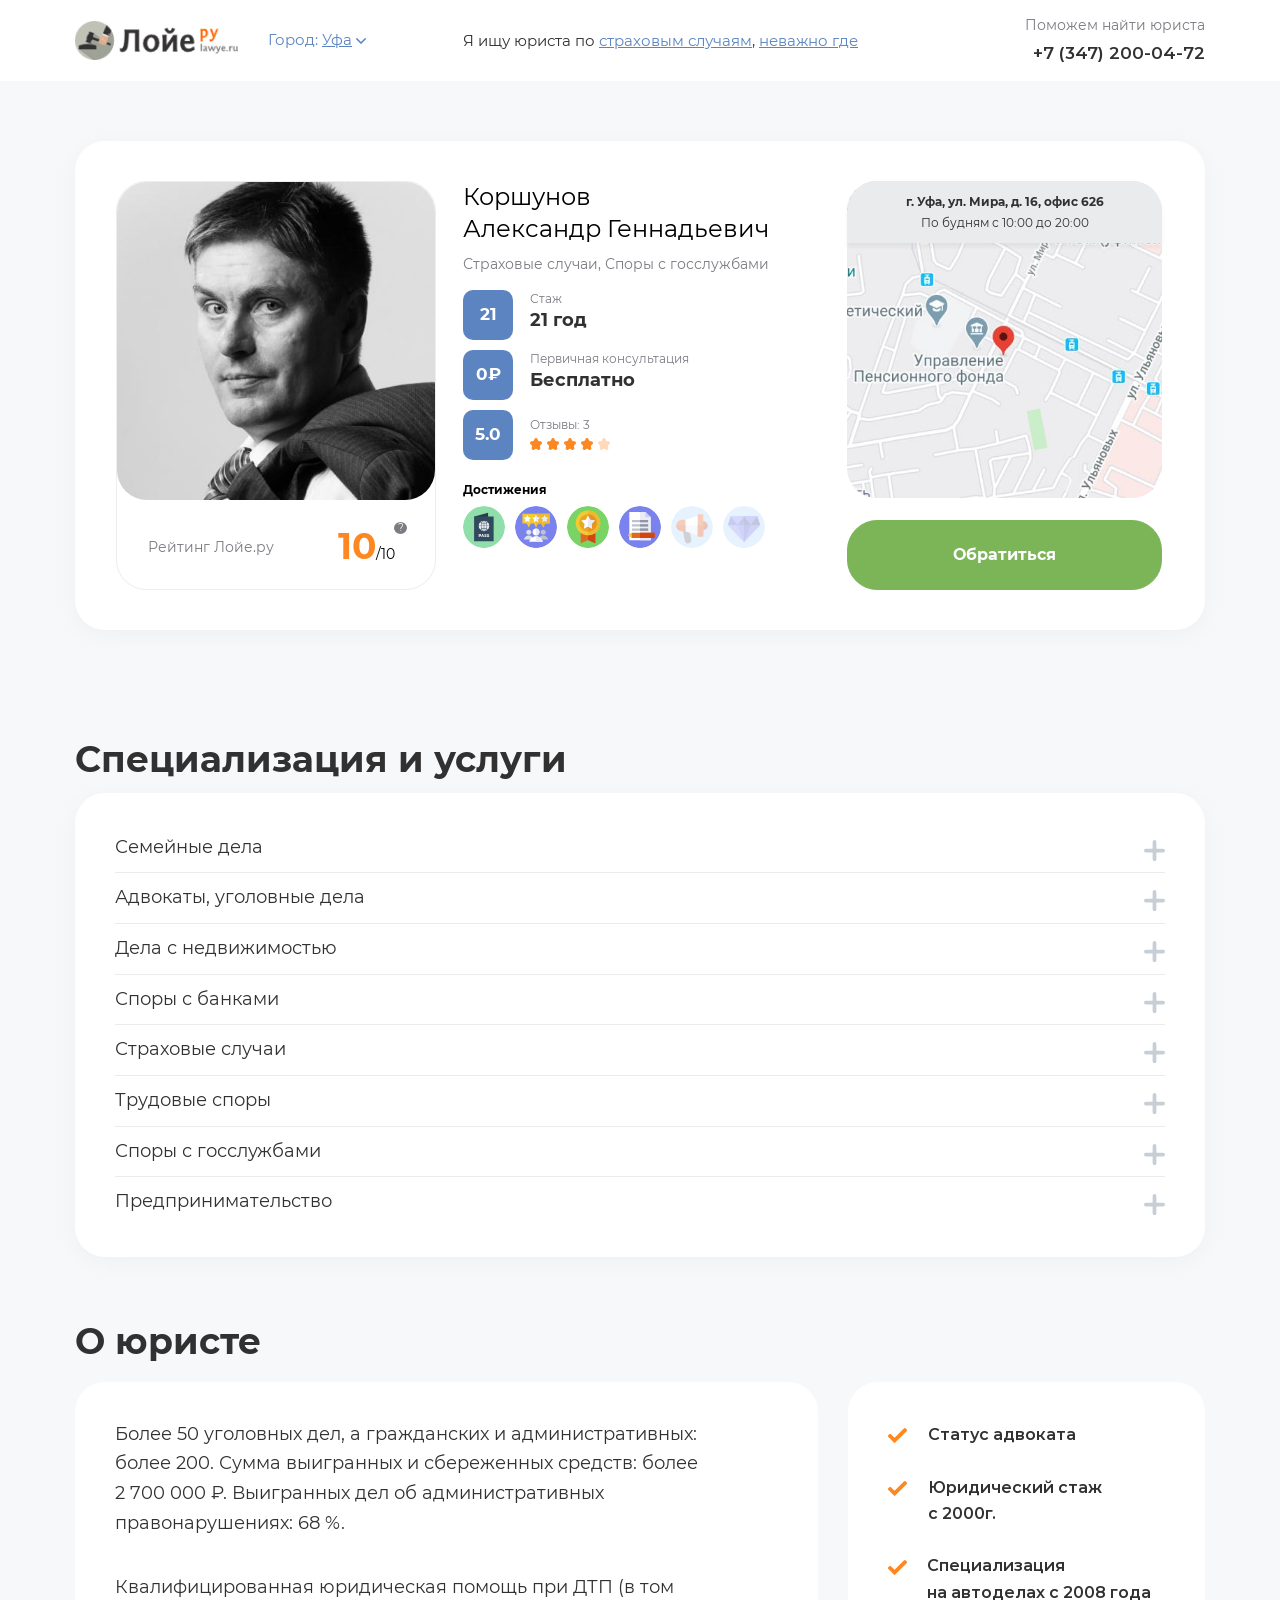
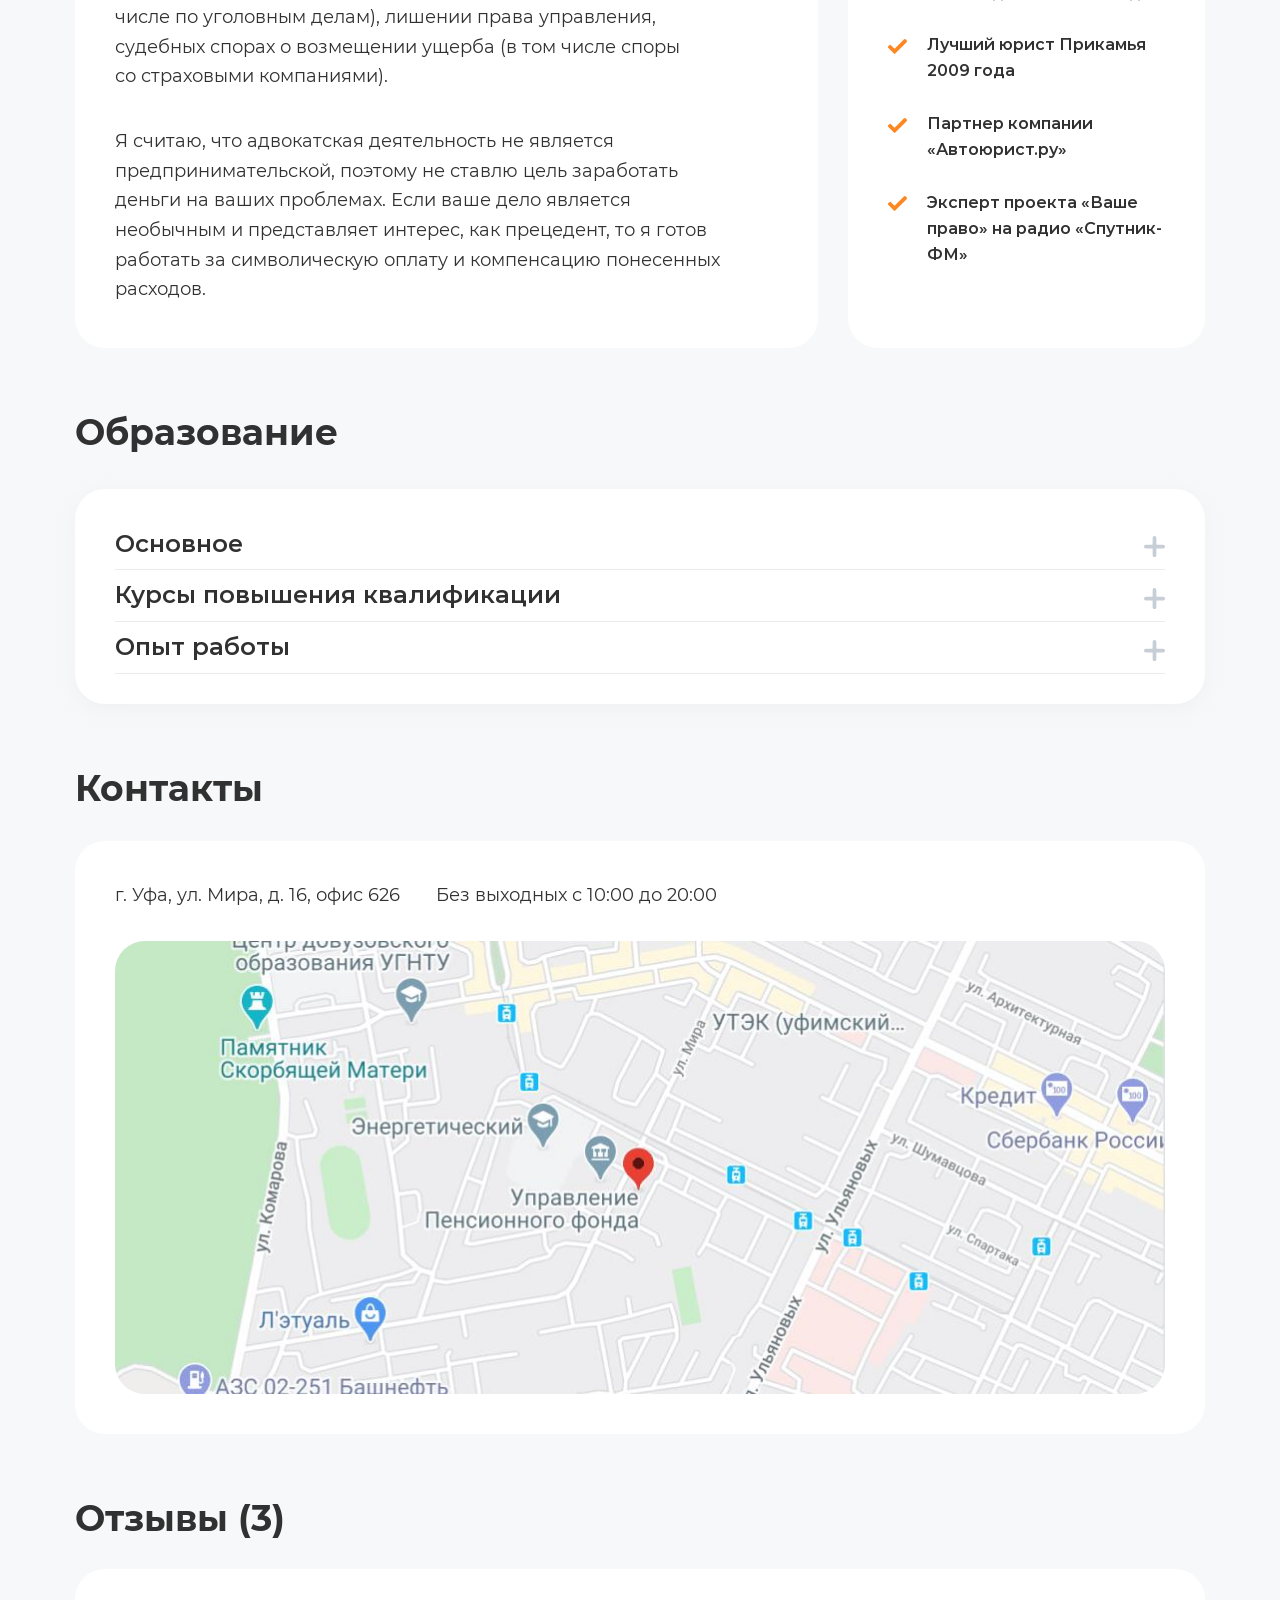
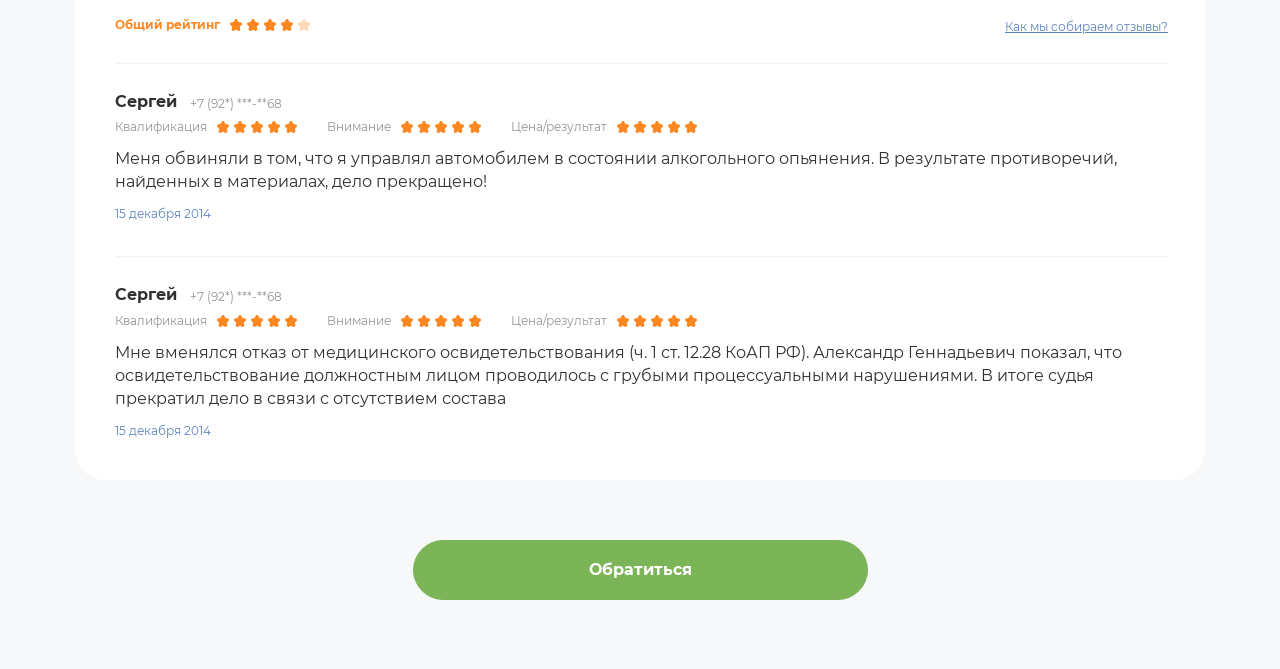
==== public/index-alt.html @ e3b2f252 "made all" ====
<!DOCTYPE html>
<html lang="ru">
	<head>
		<meta charset="utf-8">
		<title>title</title>
		<meta name="description" content="о чем страница">
		<meta http-equiv="X-UA-Compatible" content="IE=edge">
		<meta name="viewport" content="width=device-width, shrink-to-fit=no">
		<link rel="shortcut icon" type="image/png" href="img/favicon/favicon.png"><meta name="format-detection" content="telephone=no">
		<link rel="image_src" href="http://genrif.ru/assets/i/soc-logo.png">
		<meta property="og:type" content="website">
		<meta property="og:site_name" content="content">
		<meta property="og:title" content="content">
		<meta property="og:description" content="content">
		<meta property="og:url" content="content">
		<meta property="og:locale" content="ru_RU">
		<meta property="og:image" content="path/to/image.jpg">
		<meta property="og:image:width" content="968">
		<meta property="og:image:height" content="504">
		<!-- Custom Browsers Color-->
		<meta name="theme-color" content="#3361d8">
		<link rel="stylesheet" href="libs/swiper/css/swiper.min.css"/>
		<link rel="stylesheet" href="libs/@fancyapps/fancybox/jquery.fancybox.min.css"/>
		<link rel="stylesheet" href="css/main.min.css"/>
	</head>
	<body><!--[if lt IE 11]><p   class="browsehappy container">К сожалению, вы используете устаревший браузер. Пожалуйста, <a href="http://browsehappy.com/" target="_blank">обновите ваш браузер</a>, чтобы улучшить производительность, качество отображаемого материала и повысить безопасность.</p><![endif]-->
		<div class="main-wrapper">
			<!-- start header-->
			<div class="header" id="header">
				<div class="header__header-cont container"><a class="header__logo" href="/"><img src="img/@2x/logo.png" alt=""/></a><a class="header__city-ch-bl" href="#"><span class="gray-txt"></span>Город:
					<span class="blue-txt">Уфа</span>
					<svg class="icon icon-chevron-down ">
						<use xlink:href="img/svg/sprite.svg#chevron-down"></use>
					</svg></a>
					<div class="header__search-result-hint-txt d-none d-xl-block">
						Я ищу юриста по
						<a href="#">страховым случаям</a>,
						<a href="#">неважно где</a>
					</div><a class="header__call-us-block" href="tel:+73472000472"><span class="header__desctop-var d-none d-md-block"><span class="call-us-txt">Поможем найти юриста</span><span class="call-us-number">+7 (347) 200-04-72</span></span><span class="header__mob-var d-flex d-md-none">
					<svg class="icon icon-phone ">
						<use xlink:href="img/svg/sprite.svg#phone"></use>
					</svg></span></a>
				</div>
			</div>
			<!-- end header-->
			<!-- start sProfileAlt-->
			<div class="sProfileAlt" id="sProfileAlt">
				<div class="container">
					<div class="sProfileAlt__profile-box">
						<div class="sProfileAlt__img-block">
							<div class="sProfileAlt__img-box"><img src="img/@2x/profile-img.jpg" alt=""/>
							</div>
							<div class="sProfileAlt__rate-block">
								<div class="sProfileAlt__rate-txt">Рейтинг Лойе.ру
								</div>
								<div class="sProfileAlt__mark-block"><span class="curr-mark">10</span><span class="max-mark">/10</span>
									<div class="sProfileAlt__info-btn">?
									</div>
								</div>
							</div>
						</div>
						<div class="sProfileAlt__lawyer-info-bl">
							<div class="sProfileAlt__name-txt">Коршунов Александр&#160;Геннадьевич
							</div>
							<div class="sProfileAlt__spec-txt">Страховые случаи, Споры с госслужбами
							</div>
							<div class="sProfileAlt__descr-pills-box">
								<div class="sProfileAlt__descr-pill-item">
									<div class="sProfileAlt__descr-blue-box">21
									</div>
									<div class="sProfileAlt__descr-pill-txt-block">
										<div class="sProfileAlt__descr-pill-headline">Стаж
										</div>
										<div class="sProfileAlt__descr-pill-contetn">21 год
										</div>
									</div>
								</div>
								<div class="sProfileAlt__descr-pill-item">
									<div class="sProfileAlt__descr-blue-box">0₽
									</div>
									<div class="sProfileAlt__descr-pill-txt-block">
										<div class="sProfileAlt__descr-pill-headline">Первичная консультация
										</div>
										<div class="sProfileAlt__descr-pill-contetn">Бесплатно
										</div>
									</div>
								</div>
								<div class="sProfileAlt__descr-pill-item">
									<div class="sProfileAlt__descr-blue-box">5.0
									</div>
									<div class="sProfileAlt__descr-pill-txt-block">
										<div class="sProfileAlt__descr-pill-headline">Отзывы: 3
										</div>
										<div class="sProfileAlt__star-box">
											<div class="sProfileAlt__stars-cont">
												<div class="star-icon-cont">
													<svg class="icon icon-star ">
														<use xlink:href="img/svg/sprite.svg#star"></use>
													</svg>
												</div>
												<div class="star-icon-cont">
													<svg class="icon icon-star ">
														<use xlink:href="img/svg/sprite.svg#star"></use>
													</svg>
												</div>
												<div class="star-icon-cont">
													<svg class="icon icon-star ">
														<use xlink:href="img/svg/sprite.svg#star"></use>
													</svg>
												</div>
												<div class="star-icon-cont">
													<svg class="icon icon-star ">
														<use xlink:href="img/svg/sprite.svg#star"></use>
													</svg>
												</div>
												<div class="star-icon-cont transparent-star">
													<svg class="icon icon-star ">
														<use xlink:href="img/svg/sprite.svg#star"></use>
													</svg>
												</div>
											</div>
										</div>
									</div>
								</div>
							</div>
							<div class="achivements-box">
								<div class="achivements-box__achivements-headline">Достижения
								</div>
								<div class="achivements-box__achievment-items-box">
									<div class="achivements-box__achievment-item"><img src="img/achievment-img-1.svg" alt=""/>
										<div class="tool-tip">Паспорт проверен</div>
									</div>
									<div class="achivements-box__achievment-item"><img src="img/achievment-img-2.svg" alt=""/>
										<div class="tool-tip">Паспорт проверен 2</div>
									</div>
									<div class="achivements-box__achievment-item"><img src="img/achievment-img-3.svg" alt=""/>
										<div class="tool-tip">Паспорт проверен 3</div>
									</div>
									<div class="achivements-box__achievment-item"><img src="img/achievment-img-4.svg" alt=""/>
										<div class="tool-tip">Паспорт проверен 4</div>
									</div>
									<div class="achivements-box__achievment-item"><img src="img/achievment-img-5.svg" alt=""/>
										<div class="tool-tip">Паспорт проверен 5</div>
									</div>
									<div class="achivements-box__achievment-item"><img src="img/achievment-img-6.svg" alt=""/>
										<div class="tool-tip">Паспорт проверен 6</div>
									</div>
								</div>
							</div>
						</div>
						<div class="sProfileAlt__map-block">
							<div class="sProfileAlt__map-box">
								<div class="sProfileAlt__header">
									<div class="sProfileAlt__map-address">г. Уфа, ул. Мира, д. 16, офис 626
									</div>
									<div class="sProfileAlt__map-shedule-txt">По будням с 10:00 до 20:00
									</div>
								</div>
								<div class="sProfileAlt__map-container"><img src="img/@2x/sContact-map.jpg" alt=""/>
								</div>
							</div><a class="sProfileAlt__turn-btn" href="#">Обратиться</a>
						</div>
					</div>
				</div>
			</div>
			<!-- end sProfileAlt-->
			<!-- start sSpecAndServices-->
			<section class="sSpecAndServices" id="sSpecAndServices">
				<div class="container">
					<div class="section-title">
						<h2>Специализация и услуги</h2>
					</div>
					<div class="sSpecAndServices__spec-and-services-box great-parent-js">
						<div class="sSpecAndServices__item-contaiener">
							<div class="sSpecAndServices__item-header item-header-js">
								<div class="sSpecAndServices__item-headline">Семейные дела
								</div>
								<div class="sSpecAndServices__icon-box">
									<svg class="icon icon-plus ">
										<use xlink:href="img/svg/sprite.svg#plus"></use>
									</svg>
								</div>
							</div>
							<div class="sSpecAndServices__item-dropdown item-dropdown-js">
								<ul>
									<li><a href="#">Название услуги</a></li>
									<li><a href="#">Название услуги</a></li>
									<li><a href="#">Название услуги</a></li>
								</ul>
							</div>
						</div>
						<div class="sSpecAndServices__item-contaiener">
							<div class="sSpecAndServices__item-header item-header-js">
								<div class="sSpecAndServices__item-headline">Адвокаты, уголовные дела
								</div>
								<div class="sSpecAndServices__icon-box">
									<svg class="icon icon-plus ">
										<use xlink:href="img/svg/sprite.svg#plus"></use>
									</svg>
								</div>
							</div>
							<div class="sSpecAndServices__item-dropdown item-dropdown-js">
								<ul>
									<li><a href="#">Название услуги</a></li>
									<li><a href="#">Название услуги</a></li>
									<li><a href="#">Название услуги</a></li>
								</ul>
							</div>
						</div>
						<div class="sSpecAndServices__item-contaiener">
							<div class="sSpecAndServices__item-header item-header-js">
								<div class="sSpecAndServices__item-headline">Дела с недвижимостью
								</div>
								<div class="sSpecAndServices__icon-box">
									<svg class="icon icon-plus ">
										<use xlink:href="img/svg/sprite.svg#plus"></use>
									</svg>
								</div>
							</div>
							<div class="sSpecAndServices__item-dropdown item-dropdown-js">
								<ul>
									<li><a href="#">Название услуги</a></li>
									<li><a href="#">Название услуги</a></li>
									<li><a href="#">Название услуги</a></li>
								</ul>
							</div>
						</div>
						<div class="sSpecAndServices__item-contaiener">
							<div class="sSpecAndServices__item-header item-header-js">
								<div class="sSpecAndServices__item-headline">Споры с банками
								</div>
								<div class="sSpecAndServices__icon-box">
									<svg class="icon icon-plus ">
										<use xlink:href="img/svg/sprite.svg#plus"></use>
									</svg>
								</div>
							</div>
							<div class="sSpecAndServices__item-dropdown item-dropdown-js">
								<ul>
									<li><a href="#">Название услуги</a></li>
									<li><a href="#">Название услуги</a></li>
									<li><a href="#">Название услуги</a></li>
								</ul>
							</div>
						</div>
						<div class="sSpecAndServices__item-contaiener">
							<div class="sSpecAndServices__item-header item-header-js">
								<div class="sSpecAndServices__item-headline">Страховые случаи
								</div>
								<div class="sSpecAndServices__icon-box">
									<svg class="icon icon-plus ">
										<use xlink:href="img/svg/sprite.svg#plus"></use>
									</svg>
								</div>
							</div>
							<div class="sSpecAndServices__item-dropdown item-dropdown-js">
								<ul>
									<li><a href="#">Название услуги</a></li>
									<li><a href="#">Название услуги</a></li>
									<li><a href="#">Название услуги</a></li>
								</ul>
							</div>
						</div>
						<div class="sSpecAndServices__item-contaiener">
							<div class="sSpecAndServices__item-header item-header-js">
								<div class="sSpecAndServices__item-headline">Трудовые споры
								</div>
								<div class="sSpecAndServices__icon-box">
									<svg class="icon icon-plus ">
										<use xlink:href="img/svg/sprite.svg#plus"></use>
									</svg>
								</div>
							</div>
							<div class="sSpecAndServices__item-dropdown item-dropdown-js">
								<ul>
									<li><a href="#">Название услуги</a></li>
									<li><a href="#">Название услуги</a></li>
									<li><a href="#">Название услуги</a></li>
								</ul>
							</div>
						</div>
						<div class="sSpecAndServices__item-contaiener">
							<div class="sSpecAndServices__item-header item-header-js">
								<div class="sSpecAndServices__item-headline">Споры с госслужбами
								</div>
								<div class="sSpecAndServices__icon-box">
									<svg class="icon icon-plus ">
										<use xlink:href="img/svg/sprite.svg#plus"></use>
									</svg>
								</div>
							</div>
							<div class="sSpecAndServices__item-dropdown item-dropdown-js">
								<ul>
									<li><a href="#">Название услуги</a></li>
									<li><a href="#">Название услуги</a></li>
									<li><a href="#">Название услуги</a></li>
								</ul>
							</div>
						</div>
						<div class="sSpecAndServices__item-contaiener">
							<div class="sSpecAndServices__item-header item-header-js">
								<div class="sSpecAndServices__item-headline">Предпринимательство
								</div>
								<div class="sSpecAndServices__icon-box">
									<svg class="icon icon-plus ">
										<use xlink:href="img/svg/sprite.svg#plus"></use>
									</svg>
								</div>
							</div>
							<div class="sSpecAndServices__item-dropdown item-dropdown-js">
								<ul>
									<li><a href="#">Название услуги</a></li>
									<li><a href="#">Название услуги</a></li>
									<li><a href="#">Название услуги</a></li>
								</ul>
							</div>
						</div>
					</div>
				</div>
			</section>
			<!-- end sSpecAndServices-->
			<!-- start sAboutLawyer-->
			<section class="sAboutLawyer" id="sAboutLawyer">
				<div class="container">
					<div class="section-title">
						<h2>О юристе</h2>
					</div>
					<div class="row">
						<div class="sAboutLawyer__descr-txt-col col-12 col-lg-8">
							<div class="sAboutLawyer__descr-txt">
								<p>Более 50&nbsp;уголовных дел, а&nbsp;гражданских и&nbsp;административных: более 200. Сумма выигранных и&nbsp;сбереженных средств: более 2&nbsp;700&nbsp;000&nbsp;₽. Выигранных дел об&nbsp;административных правонарушениях: 68&nbsp;%.</p>
								<p>Квалифицированная юридическая помощь при ДТП (в&nbsp;том числе по&nbsp;уголовным делам), лишении права управления, судебных спорах о&nbsp;возмещении ущерба (в&nbsp;том числе споры со&nbsp;страховыми компаниями).</p>
								<p>Я&nbsp;считаю, что адвокатская деятельность не&nbsp;является предпринимательской, поэтому не&nbsp;ставлю цель заработать деньги на&nbsp;ваших проблемах. Если ваше дело является необычным и&nbsp;представляет интерес, как прецедент, то&nbsp;я&nbsp;готов работать за&nbsp;символическую оплату и&nbsp;компенсацию понесенных расходов.</p>
							</div>
						</div>
						<div class="sAboutLawyer__descr-pills-col col-12 col-lg-4">
							<div class="sAboutLawyer__descr-pills">
								<div class="sAboutLawyer__pill-cont">
									<div class="sAboutLawyer__icon-cont">
										<svg class="icon icon-check ">
											<use xlink:href="img/svg/sprite.svg#check"></use>
										</svg>
									</div>
									<div class="sAboutLawyer__txt-cont">Статус адвоката
									</div>
								</div>
								<div class="sAboutLawyer__pill-cont">
									<div class="sAboutLawyer__icon-cont">
										<svg class="icon icon-check ">
											<use xlink:href="img/svg/sprite.svg#check"></use>
										</svg>
									</div>
									<div class="sAboutLawyer__txt-cont">Юридический стаж с&nbsp;2000г.
									</div>
								</div>
								<div class="sAboutLawyer__pill-cont">
									<div class="sAboutLawyer__icon-cont">
										<svg class="icon icon-check ">
											<use xlink:href="img/svg/sprite.svg#check"></use>
										</svg>
									</div>
									<div class="sAboutLawyer__txt-cont">Специализация на&nbsp;автоделах с&nbsp;2008 года
									</div>
								</div>
								<div class="sAboutLawyer__pill-cont">
									<div class="sAboutLawyer__icon-cont">
										<svg class="icon icon-check ">
											<use xlink:href="img/svg/sprite.svg#check"></use>
										</svg>
									</div>
									<div class="sAboutLawyer__txt-cont">Лучший юрист Прикамья 2009 года
									</div>
								</div>
								<div class="sAboutLawyer__pill-cont">
									<div class="sAboutLawyer__icon-cont">
										<svg class="icon icon-check ">
											<use xlink:href="img/svg/sprite.svg#check"></use>
										</svg>
									</div>
									<div class="sAboutLawyer__txt-cont">Партнер компании «Автоюрист.ру»
									</div>
								</div>
								<div class="sAboutLawyer__pill-cont">
									<div class="sAboutLawyer__icon-cont">
										<svg class="icon icon-check ">
											<use xlink:href="img/svg/sprite.svg#check"></use>
										</svg>
									</div>
									<div class="sAboutLawyer__txt-cont">Эксперт проекта «Ваше право» на радио «Спутник-ФМ»
									</div>
								</div>
							</div>
						</div>
					</div>
				</div>
				<!-- end sAboutLawyer-->
			</section>
			<!-- start sEducation-->
			<section class="sEducation" id="sEducation">
				<div class="container">
					<div class="section-title">
						<h2>Образование</h2>
					</div>
					<div class="sEducation__education-pills-box great-parent-js">
						<div class="sEducation__item-contaiener">
							<div class="sEducation__item-header item-header-js">
								<div class="sEducation__item-headline">Основное
								</div>
								<div class="sEducation__icon-box">
									<svg class="icon icon-plus ">
										<use xlink:href="img/svg/sprite.svg#plus"></use>
									</svg>
								</div>
							</div>
							<div class="sEducation__item-dropdown item-dropdown-js">
								<div class="drop-down-box">
									<div class="drop-down-box__dd-item">
										<div class="drop-down-box__year-strip">1999
										</div>
										<div class="drop-down-box__post-info-strip">
											<div class="drop-down-box__post-txt">
												<div class="post-descr">Ординатура по специальности &quot;Ревматология&quot;</div>
												<div class="post-rank"></div>
											</div><a class="drop-down-box__post-link" href="#">
											<div class="watch-txt">Смотреть</div><span class="drop-down-box__post-link-icon-cont">
											<svg class="icon icon-blank ">
												<use xlink:href="img/svg/sprite.svg#blank"></use>
											</svg></span></a>
										</div>
									</div>
									<div class="drop-down-box__dd-item">
										<div class="drop-down-box__year-strip">1985
										</div>
										<div class="drop-down-box__post-info-strip">
											<div class="drop-down-box__post-txt">
												<div class="post-descr">Интернатура по специальности &quot;Терапевт&quot;, Клиническая интернатура в Республиканской клинической больнице МЗ КБР</div>
												<div class="post-rank"></div>
											</div><a class="drop-down-box__post-link" href="#">
											<div class="watch-txt">Смотреть</div><span class="drop-down-box__post-link-icon-cont">
											<svg class="icon icon-blank ">
												<use xlink:href="img/svg/sprite.svg#blank"></use>
											</svg></span></a>
										</div>
									</div>
									<div class="drop-down-box__dd-item">
										<div class="drop-down-box__year-strip">1984
										</div>
										<div class="drop-down-box__post-info-strip">
											<div class="drop-down-box__post-txt">
												<div class="post-descr">Диплом по специальности &quot;Лечебное дело (Лечебно-профилактическое дело)&quot;, Кабардино-Балкарский государственный университет</div>
												<div class="post-rank"></div>
											</div><a class="drop-down-box__post-link" href="#">
											<div class="watch-txt">Смотреть</div><span class="drop-down-box__post-link-icon-cont">
											<svg class="icon icon-blank ">
												<use xlink:href="img/svg/sprite.svg#blank"></use>
											</svg></span></a>
										</div>
									</div>
								</div>
							</div>
						</div>
						<div class="sEducation__item-contaiener">
							<div class="sEducation__item-header item-header-js">
								<div class="sEducation__item-headline">Курсы повышения квалификации
								</div>
								<div class="sEducation__icon-box">
									<svg class="icon icon-plus ">
										<use xlink:href="img/svg/sprite.svg#plus"></use>
									</svg>
								</div>
							</div>
							<div class="sEducation__item-dropdown item-dropdown-js">
								<div class="drop-down-box">
									<div class="drop-down-box__dd-item">
										<div class="drop-down-box__year-strip">2009-2010
										</div>
										<div class="drop-down-box__post-info-strip">
											<div class="drop-down-box__post-txt">
												<div class="post-descr">Врач-ревматолог, Медицинский консультативно-диагностический центр</div>
												<div class="post-rank">Нальчик</div>
											</div><a class="drop-down-box__post-link" href="#">
											<div class="watch-txt">Смотреть</div><span class="drop-down-box__post-link-icon-cont">
											<svg class="icon icon-blank ">
												<use xlink:href="img/svg/sprite.svg#blank"></use>
											</svg></span></a>
										</div>
									</div>
								</div>
							</div>
						</div>
						<div class="sEducation__item-contaiener">
							<div class="sEducation__item-header item-header-js">
								<div class="sEducation__item-headline">Опыт работы
								</div>
								<div class="sEducation__icon-box">
									<svg class="icon icon-plus ">
										<use xlink:href="img/svg/sprite.svg#plus"></use>
									</svg>
								</div>
							</div>
							<div class="sEducation__item-dropdown item-dropdown-js">
								<div class="drop-down-box">
									<div class="drop-down-box__dd-item">
										<div class="drop-down-box__year-strip">2009-2010
										</div>
										<div class="drop-down-box__post-info-strip">
											<div class="drop-down-box__post-txt">
												<div class="post-descr">Врач-ревматолог, Медицинский консультативно-диагностический центр</div>
												<div class="post-rank">Нальчик</div>
											</div><a class="drop-down-box__post-link" href="#">
											<div class="watch-txt">Смотреть</div><span class="drop-down-box__post-link-icon-cont">
											<svg class="icon icon-blank ">
												<use xlink:href="img/svg/sprite.svg#blank"></use>
											</svg></span></a>
										</div>
									</div>
									<div class="drop-down-box__dd-item">
										<div class="drop-down-box__year-strip">1999-2009
										</div>
										<div class="drop-down-box__post-info-strip">
											<div class="drop-down-box__post-txt">
												<div class="post-descr">Врач-ревматолог, Медицинский консультативно-диагностический центр</div>
												<div class="post-rank">Нальчик</div>
											</div><a class="drop-down-box__post-link" href="#">
											<div class="watch-txt">Смотреть</div><span class="drop-down-box__post-link-icon-cont">
											<svg class="icon icon-blank ">
												<use xlink:href="img/svg/sprite.svg#blank"></use>
											</svg></span></a>
										</div>
									</div>
									<div class="drop-down-box__dd-item">
										<div class="drop-down-box__year-strip">1991-1999
										</div>
										<div class="drop-down-box__post-info-strip">
											<div class="drop-down-box__post-txt">
												<div class="post-descr">Врач-ревматолог, Медицинский консультативно-диагностический центр</div>
												<div class="post-rank">Нальчик</div>
											</div><a class="drop-down-box__post-link" href="#">
											<div class="watch-txt">Смотреть</div><span class="drop-down-box__post-link-icon-cont">
											<svg class="icon icon-blank ">
												<use xlink:href="img/svg/sprite.svg#blank"></use>
											</svg></span></a>
										</div>
									</div>
									<div class="drop-down-box__dd-item">
										<div class="drop-down-box__year-strip">1988- 1991
										</div>
										<div class="drop-down-box__post-info-strip">
											<div class="drop-down-box__post-txt">
												<div class="post-descr">Врач функциональной диагностики, Республиканский кардиологический диспансер</div>
												<div class="post-rank">Нальчик</div>
											</div><a class="drop-down-box__post-link" href="#">
											<div class="watch-txt">Смотреть</div><span class="drop-down-box__post-link-icon-cont">
											<svg class="icon icon-blank ">
												<use xlink:href="img/svg/sprite.svg#blank"></use>
											</svg></span></a>
										</div>
									</div>
									<div class="drop-down-box__dd-item">
										<div class="drop-down-box__year-strip">1985-1988
										</div>
										<div class="drop-down-box__post-info-strip">
											<div class="drop-down-box__post-txt">
												<div class="post-descr">Врач функциональной диагностики, Республиканский кардиологический диспансер</div>
												<div class="post-rank">Нальчик</div>
											</div><a class="drop-down-box__post-link" href="#">
											<div class="watch-txt">Смотреть</div><span class="drop-down-box__post-link-icon-cont">
											<svg class="icon icon-blank ">
												<use xlink:href="img/svg/sprite.svg#blank"></use>
											</svg></span></a>
										</div>
									</div>
								</div>
							</div>
						</div>
					</div>
				</div>
			</section>
			<!-- end sEducation-->
			<!-- start sContact-->
			<section class="sContact" id="sContact">
				<div class="container">
					<div class="section-title">
						<h2>Контакты</h2>
					</div>
					<div class="sContact__map-box">
						<div class="sContact__address-txt">
							<p>г. Уфа, ул. Мира, д. 16, офис 626</p>
							<p>Без выходных с 10:00 до 20:00</p>
						</div>
						<div class="sContact__map-cont"><img src="img/@2x/sContact-map.jpg" alt=""/>
						</div>
					</div>
				</div>
			</section>
			<!-- end sContact-->
			<!-- start sFeedBack-->
			<section class="sFeedBack" id="sFeedBack">
				<div class="container">
					<div class="section-title">
						<h2>Отзывы (3)</h2>
					</div>
					<div class="sFeedBack__feedback-box">
						<div class="sFeedBack__header">
							<div class="sFeedBack__general-rate">
								<div class="sFeedBack__general-rate-txt">Общий рейтинг
								</div>
								<div class="sFeedBack__stars-cont">
									<div class="star-icon-cont">
										<svg class="icon icon-star ">
											<use xlink:href="img/svg/sprite.svg#star"></use>
										</svg>
									</div>
									<div class="star-icon-cont">
										<svg class="icon icon-star ">
											<use xlink:href="img/svg/sprite.svg#star"></use>
										</svg>
									</div>
									<div class="star-icon-cont">
										<svg class="icon icon-star ">
											<use xlink:href="img/svg/sprite.svg#star"></use>
										</svg>
									</div>
									<div class="star-icon-cont">
										<svg class="icon icon-star ">
											<use xlink:href="img/svg/sprite.svg#star"></use>
										</svg>
									</div>
									<div class="star-icon-cont transparent-star">
										<svg class="icon icon-star ">
											<use xlink:href="img/svg/sprite.svg#star"></use>
										</svg>
									</div>
								</div>
							</div>
							<div class="sFeedBack__hader-feedback-info"><a class="feedback-popup-js" href="#">Как мы собираем отзывы?</a>
								<div class="feedback-pop-up-bl">
									<div class="feedback-pop-up-bl__headline">Мы сами обзваниваем клиентов и собираем отзывы
									</div>
									<div class="feedback-pop-up-bl__after-headline-txt">Если находим фейки — блокируем юриста.
									</div>
									<div class="feedback-pop-up-bl__pills-block">
										<div class="feedback-pop-up-bl__pill-txt">Юрист находит клиента и оказывает услугу
										</div>
										<div class="feedback-pop-up-bl__pill-txt">По итогу работы мы связываемся с клиентом и узнаем его мнение
										</div>
										<div class="feedback-pop-up-bl__pill-txt">Если выясняем, что клиент ненастоящий, а отзыв фейковый — блокируем юриста на Лойе.ру
										</div>
									</div>
									<div class="feedback-pop-up-bl__after-pills-txt">Юрист не влияет на собираемые отзывы.
									</div>
								</div>
							</div>
						</div>
						<div class="feedbacks-cont">
							<div class="feedbacks-cont__item">
								<div class="feedbacks-cont__name-and-num-strip">
									<div class="feedbacks-cont__name-txt">Сергей
									</div>
									<div class="feedbacks-cont__num-txt">+7 (92*) ***-**68
									</div>
								</div>
								<div class="feedbacks-cont__rate-in-detail">
									<div class="feedbacks-cont__rate-in-detail-item">
										<div class="feedbacks-cont__detail-name">Квалификация
										</div>
										<div class="feedbacks-cont__stars-cont">
											<div class="star-icon-cont">
												<svg class="icon icon-star ">
													<use xlink:href="img/svg/sprite.svg#star"></use>
												</svg>
											</div>
											<div class="star-icon-cont">
												<svg class="icon icon-star ">
													<use xlink:href="img/svg/sprite.svg#star"></use>
												</svg>
											</div>
											<div class="star-icon-cont">
												<svg class="icon icon-star ">
													<use xlink:href="img/svg/sprite.svg#star"></use>
												</svg>
											</div>
											<div class="star-icon-cont">
												<svg class="icon icon-star ">
													<use xlink:href="img/svg/sprite.svg#star"></use>
												</svg>
											</div>
											<div class="star-icon-cont">
												<svg class="icon icon-star ">
													<use xlink:href="img/svg/sprite.svg#star"></use>
												</svg>
											</div>
										</div>
									</div>
									<div class="feedbacks-cont__rate-in-detail-item">
										<div class="feedbacks-cont__detail-name">Внимание
										</div>
										<div class="feedbacks-cont__stars-cont">
											<div class="star-icon-cont">
												<svg class="icon icon-star ">
													<use xlink:href="img/svg/sprite.svg#star"></use>
												</svg>
											</div>
											<div class="star-icon-cont">
												<svg class="icon icon-star ">
													<use xlink:href="img/svg/sprite.svg#star"></use>
												</svg>
											</div>
											<div class="star-icon-cont">
												<svg class="icon icon-star ">
													<use xlink:href="img/svg/sprite.svg#star"></use>
												</svg>
											</div>
											<div class="star-icon-cont">
												<svg class="icon icon-star ">
													<use xlink:href="img/svg/sprite.svg#star"></use>
												</svg>
											</div>
											<div class="star-icon-cont">
												<svg class="icon icon-star ">
													<use xlink:href="img/svg/sprite.svg#star"></use>
												</svg>
											</div>
										</div>
									</div>
									<div class="feedbacks-cont__rate-in-detail-item">
										<div class="feedbacks-cont__detail-name">Цена/результат
										</div>
										<div class="feedbacks-cont__stars-cont">
											<div class="star-icon-cont">
												<svg class="icon icon-star ">
													<use xlink:href="img/svg/sprite.svg#star"></use>
												</svg>
											</div>
											<div class="star-icon-cont">
												<svg class="icon icon-star ">
													<use xlink:href="img/svg/sprite.svg#star"></use>
												</svg>
											</div>
											<div class="star-icon-cont">
												<svg class="icon icon-star ">
													<use xlink:href="img/svg/sprite.svg#star"></use>
												</svg>
											</div>
											<div class="star-icon-cont">
												<svg class="icon icon-star ">
													<use xlink:href="img/svg/sprite.svg#star"></use>
												</svg>
											</div>
											<div class="star-icon-cont">
												<svg class="icon icon-star ">
													<use xlink:href="img/svg/sprite.svg#star"></use>
												</svg>
											</div>
										</div>
									</div>
								</div>
								<div class="feedbacks-cont__feedback-txt">Меня обвиняли в том, что я управлял автомобилем в состоянии алкогольного опьянения. В результате противоречий, найденных в материалах, дело прекращено!
								</div>
								<div class="feedbacks-cont__feedback-date">15 декабря 2014
								</div>
							</div>
							<div class="feedbacks-cont__item">
								<div class="feedbacks-cont__name-and-num-strip">
									<div class="feedbacks-cont__name-txt">Сергей
									</div>
									<div class="feedbacks-cont__num-txt">+7 (92*) ***-**68
									</div>
								</div>
								<div class="feedbacks-cont__rate-in-detail">
									<div class="feedbacks-cont__rate-in-detail-item">
										<div class="feedbacks-cont__detail-name">Квалификация
										</div>
										<div class="feedbacks-cont__stars-cont">
											<div class="star-icon-cont">
												<svg class="icon icon-star ">
													<use xlink:href="img/svg/sprite.svg#star"></use>
												</svg>
											</div>
											<div class="star-icon-cont">
												<svg class="icon icon-star ">
													<use xlink:href="img/svg/sprite.svg#star"></use>
												</svg>
											</div>
											<div class="star-icon-cont">
												<svg class="icon icon-star ">
													<use xlink:href="img/svg/sprite.svg#star"></use>
												</svg>
											</div>
											<div class="star-icon-cont">
												<svg class="icon icon-star ">
													<use xlink:href="img/svg/sprite.svg#star"></use>
												</svg>
											</div>
											<div class="star-icon-cont">
												<svg class="icon icon-star ">
													<use xlink:href="img/svg/sprite.svg#star"></use>
												</svg>
											</div>
										</div>
									</div>
									<div class="feedbacks-cont__rate-in-detail-item">
										<div class="feedbacks-cont__detail-name">Внимание
										</div>
										<div class="feedbacks-cont__stars-cont">
											<div class="star-icon-cont">
												<svg class="icon icon-star ">
													<use xlink:href="img/svg/sprite.svg#star"></use>
												</svg>
											</div>
											<div class="star-icon-cont">
												<svg class="icon icon-star ">
													<use xlink:href="img/svg/sprite.svg#star"></use>
												</svg>
											</div>
											<div class="star-icon-cont">
												<svg class="icon icon-star ">
													<use xlink:href="img/svg/sprite.svg#star"></use>
												</svg>
											</div>
											<div class="star-icon-cont">
												<svg class="icon icon-star ">
													<use xlink:href="img/svg/sprite.svg#star"></use>
												</svg>
											</div>
											<div class="star-icon-cont">
												<svg class="icon icon-star ">
													<use xlink:href="img/svg/sprite.svg#star"></use>
												</svg>
											</div>
										</div>
									</div>
									<div class="feedbacks-cont__rate-in-detail-item">
										<div class="feedbacks-cont__detail-name">Цена/результат
										</div>
										<div class="feedbacks-cont__stars-cont">
											<div class="star-icon-cont">
												<svg class="icon icon-star ">
													<use xlink:href="img/svg/sprite.svg#star"></use>
												</svg>
											</div>
											<div class="star-icon-cont">
												<svg class="icon icon-star ">
													<use xlink:href="img/svg/sprite.svg#star"></use>
												</svg>
											</div>
											<div class="star-icon-cont">
												<svg class="icon icon-star ">
													<use xlink:href="img/svg/sprite.svg#star"></use>
												</svg>
											</div>
											<div class="star-icon-cont">
												<svg class="icon icon-star ">
													<use xlink:href="img/svg/sprite.svg#star"></use>
												</svg>
											</div>
											<div class="star-icon-cont">
												<svg class="icon icon-star ">
													<use xlink:href="img/svg/sprite.svg#star"></use>
												</svg>
											</div>
										</div>
									</div>
								</div>
								<div class="feedbacks-cont__feedback-txt">Мне вменялся отказ от медицинского освидетельствования (ч. 1 ст. 12.28 КоАП РФ). Александр Геннадьевич показал, что освидетельствование должностным лицом проводилось с грубыми процессуальными нарушениями. В итоге судья прекратил дело в связи с отсутствием состава 
								</div>
								<div class="feedbacks-cont__feedback-date">15 декабря 2014
								</div>
							</div>
						</div>
					</div><a class="sFeedBack__appy-btn" href="#">Обратиться</a>
				</div>
			</section>
			<!-- end sFeedBack-->
		</div>
		<div class="d-none">
			<div class="form-wrap modal-win modal-form" id="modal-call">
				<form>
					<input type="hidden" name="example-input-field"/>
					<input class="order" type="hidden" name="order" value="Заявка  с сайта"/>
					<input class="utm_source" type="hidden" name="utm_source"/>
					<input class="utm_term" type="hidden" name="utm_term"/>
					<input class="utm_medium" type="hidden" name="utm_medium"/>
					<input class="utm_campaign" type="hidden" name="utm_campaign"/>
					<div class="text-center">
						<div class="form-wrap__title h3 ttu">Обратный звонок
						</div>
						<p>Заполните заявку и&nbsp;мы&nbsp;с&nbsp;Вами свяжемся в&nbsp;течение 15&nbsp;минут</p>
					</div>
					<div class="form-wrap__input-wrap form-group"><input class="form-wrap__input form-control" type="text" placeholder="Ваше Имя" name="text" required="required"/> 
					</div>
					<!-- +e.input-wrap-->
					<div class="form-wrap__input-wrap form-group"><input class="form-wrap__input form-control" type="tel" placeholder="Ваш телефон" name="tel" required="required"/>
					</div>
					<!-- +e.input-wrap--><input class="form-wrap__btn" type="submit" value="Рассчитать"/>
					<div class="form-wrap__polite">
						<label class="custom-input"><input class="custom-input__input" type="checkbox" name="checkbox" checked="checked"/><span class="custom-input__lab"></span><small class="custom-input__text text-secondary">Согласен на обработку и хранение моих персональных данных в соответствии с условиями</small>
						</label>
					</div>
				</form>
			</div>
			<!-- #modal-call-->
		</div>
		<!-- modal-->
		<script src="js/lazy.js"></script>
		<script src="libs/jquery/jquery.min.js"></script>
		<!-- полифил для picture-->
		<script src="libs/picturefill/picturefill.min.js"></script>
		<!-- полифил для object-fit-->
		<script src="libs/object-fit-images/ofi.min.js"></script>
		<!-- modal libs-->
		<script src="libs/@fancyapps/fancybox/jquery.fancybox.min.js"></script>
		<!-- modal libs-->
		<!-- slider libs-->
		<script src="libs/swiper/js/swiper.min.js"></script>
		<!-- /slider libs-->
		<!-- for svg libs-->
		<script src="libs/svg4everybody/svg4everybody.min.js"></script>
		<!-- /for svg libs-->
		<script src="libs/inputmask/jquery.inputmask.min.js"></script>
		<script src="js/common.js"></script>
	</body>
</html>
---- public/css/main.min.css ----
@font-face{font-family:Montserrat;font-style:normal;font-weight:400;font-display:block;src:url(../fonts/Montserrat-Regular/Montserrat-Regular.woff2) format("woff2"),url(../fonts/Montserrat-Regular/Montserrat-Regular.woff) format("woff")}@font-face{font-family:Montserrat;font-style:normal;font-weight:600;font-display:block;src:url(../fonts/Montserrat-SemiBold/Montserrat-SemiBold.woff2) format("woff2"),url(../fonts/Montserrat-SemiBold/Montserrat-SemiBold.woff) format("woff")}@font-face{font-family:Montserrat;font-style:normal;font-weight:700;font-display:block;src:url(../fonts/Montserrat-Bold/Montserrat-Bold.woff2) format("woff2"),url(../fonts/Montserrat-Bold/Montserrat-Bold.woff) format("woff")}.icon{display:inline-block;width:1em;height:1em;fill:currentColor}.icon-blank{font-size:2.3rem;width:.73913em}.icon-check{font-size:1.9rem;width:1em}.icon-chevron-down{font-size:1rem;width:1em}.icon-phone{font-size:2.5rem;width:1.04em}.icon-plus{font-size:2.1rem;width:1em}.icon-star{font-size:1.2rem;width:1em}:root{--sPT:2.22222rem;--sPB:2.5rem;--sTPB:1.11111rem;--blue:#5b84c0;--indigo:#6610f2;--purple:#6f42c1;--pink:#e83e8c;--red:#dc3545;--orange:#fd8822;--yellow:#ffc107;--green:#7cb558;--teal:#20c997;--cyan:#17a2b8;--white:#fff;--gray:#dbdbdb;--gray-dark:#343a40;--primary:#7cb558;--secondary:#7e7a82;--success:#7cb558;--info:#5b84c0;--warning:#fd8822;--danger:green;--light:#f8f9fa;--dark:#343a40;--breakpoint-xs:0;--breakpoint-sm:576px;--breakpoint-md:768px;--breakpoint-lg:992px;--breakpoint-xl:1200px;--font-family-sans-serif:"Montserrat",-apple-system,BlinkMacSystemFont,"Segoe UI",Roboto,"Helvetica Neue",Arial,"Noto Sans",sans-serif,"Apple Color Emoji","Segoe UI Emoji","Segoe UI Symbol","Noto Color Emoji";--font-family-monospace:SFMono-Regular,Menlo,Monaco,Consolas,"Liberation Mono","Courier New",monospace}*,:after,:before{box-sizing:border-box}html{font-family:sans-serif;line-height:1.15;-webkit-text-size-adjust:100%;-webkit-tap-highlight-color:rgba(0,0,0,0)}article,aside,figcaption,figure,footer,header,hgroup,main,nav,section{display:block}body{margin:0;font-family:Montserrat,-apple-system,BlinkMacSystemFont,Segoe UI,Roboto,Helvetica Neue,Arial,Noto Sans,sans-serif,Apple Color Emoji,Segoe UI Emoji,Segoe UI Symbol,Noto Color Emoji;font-size:1rem;font-weight:400;line-height:1.5;color:#313131;text-align:left;background-color:#f7f8f9}[tabindex="-1"]:focus:not(:focus-visible){outline:0!important}hr{box-sizing:content-box;height:0;overflow:visible}h1,h2,h3,h4,h5,h6{margin-top:0;margin-bottom:.5rem}p{margin-top:0;margin-bottom:1rem}abbr[data-original-title],abbr[title]{text-decoration:underline;text-decoration:underline dotted;cursor:help;border-bottom:0;text-decoration-skip-ink:none}address{font-style:normal;line-height:inherit}address,dl,ol,ul{margin-bottom:1rem}dl,ol,ul{margin-top:0}ol ol,ol ul,ul ol,ul ul{margin-bottom:0}dt{font-weight:700}dd{margin-bottom:.5rem;margin-left:0}blockquote{margin:0 0 1rem}b,strong{font-weight:bolder}small{font-size:80%}sub,sup{position:relative;font-size:75%;line-height:0;vertical-align:baseline}sub{bottom:-.25em}sup{top:-.5em}a{color:#7cb558;text-decoration:none;background-color:transparent}a:hover{color:#58853b;text-decoration:underline}a:not([href]),a:not([href]):hover{color:inherit;text-decoration:none}code,kbd,pre,samp{font-family:SFMono-Regular,Menlo,Monaco,Consolas,Liberation Mono,Courier New,monospace;font-size:1em}pre{margin-top:0;margin-bottom:1rem;overflow:auto;-ms-overflow-style:scrollbar}figure{margin:0 0 1rem}img{border-style:none}img,svg{vertical-align:middle}svg{overflow:hidden}table{border-collapse:collapse}caption{padding-top:.75rem;padding-bottom:.75rem;color:#dbdbdb;text-align:left;caption-side:bottom}th{text-align:inherit}label{display:inline-block;margin-bottom:.5rem}button{border-radius:0}button:focus{outline:1px dotted;outline:5px auto -webkit-focus-ring-color}button,input,optgroup,select,textarea{margin:0;font-family:inherit;font-size:inherit;line-height:inherit}button,input{overflow:visible}button,select{text-transform:none}[role=button]{cursor:pointer}select{word-wrap:normal}[type=button],[type=reset],[type=submit],button{-webkit-appearance:button}[type=button]:not(:disabled),[type=reset]:not(:disabled),[type=submit]:not(:disabled),button:not(:disabled){cursor:pointer}[type=button]::-moz-focus-inner,[type=reset]::-moz-focus-inner,[type=submit]::-moz-focus-inner,button::-moz-focus-inner{padding:0;border-style:none}input[type=checkbox],input[type=radio]{box-sizing:border-box;padding:0}textarea{overflow:auto;resize:vertical}fieldset{min-width:0;padding:0;margin:0;border:0}legend{display:block;width:100%;max-width:100%;padding:0;margin-bottom:.5rem;font-size:1.5rem;line-height:inherit;color:inherit;white-space:normal}progress{vertical-align:baseline}[type=number]::-webkit-inner-spin-button,[type=number]::-webkit-outer-spin-button{height:auto}[type=search]{outline-offset:-2px;-webkit-appearance:none}[type=search]::-webkit-search-decoration{-webkit-appearance:none}::-webkit-file-upload-button{font:inherit;-webkit-appearance:button}output{display:inline-block}summary{display:list-item;cursor:pointer}template{display:none}[hidden]{display:none!important}.h1,.h2,.h3,.h4,.h5,.h6,h1,h2,h3,h4,h5,h6{margin-bottom:.5rem;font-weight:500;line-height:1.2}.h1,h1{font-size:2.5rem}.h2,h2{font-size:2rem}.h3,h3{font-size:1.75rem}.h4,h4{font-size:1.5rem}.h5,h5{font-size:1.25rem}.h6,h6{font-size:1rem}.lead{font-size:1.25rem;font-weight:300}.display-1{font-size:6rem}.display-1,.display-2{font-weight:300;line-height:1.2}.display-2{font-size:5.5rem}.display-3{font-size:4.5rem}.display-3,.display-4{font-weight:300;line-height:1.2}.display-4{font-size:3.5rem}hr{margin-top:1rem;margin-bottom:1rem;border:0;border-top:1px solid rgba(0,0,0,.1)}.small,small{font-size:80%;font-weight:400}.mark,mark{padding:.2em;background-color:#fcf8e3}.list-inline,.list-unstyled{padding-left:0;list-style:none}.list-inline-item{display:inline-block}.list-inline-item:not(:last-child){margin-right:.5rem}.initialism{font-size:90%;text-transform:uppercase}.blockquote{margin-bottom:1rem;font-size:1.25rem}.blockquote-footer{display:block;font-size:80%;color:#dbdbdb}.blockquote-footer:before{content:"\2014\00A0"}.container,.container-fluid,.container-lg,.container-md,.container-sm,.container-xl,.container-xs{width:100%;padding-right:15px;padding-left:15px;margin-right:auto;margin-left:auto}.container{max-width:480px}.row{display:flex;flex-wrap:wrap;margin-right:-15px;margin-left:-15px}.no-gutters{margin-right:0;margin-left:0}.no-gutters>.col,.no-gutters>[class*=col-]{padding-right:0;padding-left:0}.col,.col-1,.col-2,.col-3,.col-4,.col-5,.col-6,.col-7,.col-8,.col-9,.col-10,.col-11,.col-12,.col-auto,.col-lg,.col-lg-1,.col-lg-2,.col-lg-3,.col-lg-4,.col-lg-5,.col-lg-6,.col-lg-7,.col-lg-8,.col-lg-9,.col-lg-10,.col-lg-11,.col-lg-12,.col-lg-auto,.col-md,.col-md-1,.col-md-2,.col-md-3,.col-md-4,.col-md-5,.col-md-6,.col-md-7,.col-md-8,.col-md-9,.col-md-10,.col-md-11,.col-md-12,.col-md-auto,.col-sm,.col-sm-1,.col-sm-2,.col-sm-3,.col-sm-4,.col-sm-5,.col-sm-6,.col-sm-7,.col-sm-8,.col-sm-9,.col-sm-10,.col-sm-11,.col-sm-12,.col-sm-auto,.col-xl,.col-xl-1,.col-xl-2,.col-xl-3,.col-xl-4,.col-xl-5,.col-xl-6,.col-xl-7,.col-xl-8,.col-xl-9,.col-xl-10,.col-xl-11,.col-xl-12,.col-xl-auto{position:relative;width:100%;padding-right:15px;padding-left:15px}.col{flex-basis:0;flex-grow:1;min-width:0;max-width:100%}.row-cols-1>*{flex:0 0 100%;max-width:100%}.row-cols-2>*{flex:0 0 50%;max-width:50%}.row-cols-3>*{flex:0 0 33.33333%;max-width:33.33333%}.row-cols-4>*{flex:0 0 25%;max-width:25%}.row-cols-5>*{flex:0 0 20%;max-width:20%}.row-cols-6>*{flex:0 0 16.66667%;max-width:16.66667%}.col-auto{flex:0 0 auto;width:auto;max-width:100%}.col-1{flex:0 0 8.33333%;max-width:8.33333%}.col-2{flex:0 0 16.66667%;max-width:16.66667%}.col-3{flex:0 0 25%;max-width:25%}.col-4{flex:0 0 33.33333%;max-width:33.33333%}.col-5{flex:0 0 41.66667%;max-width:41.66667%}.col-6{flex:0 0 50%;max-width:50%}.col-7{flex:0 0 58.33333%;max-width:58.33333%}.col-8{flex:0 0 66.66667%;max-width:66.66667%}.col-9{flex:0 0 75%;max-width:75%}.col-10{flex:0 0 83.33333%;max-width:83.33333%}.col-11{flex:0 0 91.66667%;max-width:91.66667%}.col-12{flex:0 0 100%;max-width:100%}.order-first{order:-1}.order-last{order:13}.order-0{order:0}.order-1{order:1}.order-2{order:2}.order-3{order:3}.order-4{order:4}.order-5{order:5}.order-6{order:6}.order-7{order:7}.order-8{order:8}.order-9{order:9}.order-10{order:10}.order-11{order:11}.order-12{order:12}.offset-1{margin-left:8.33333%}.offset-2{margin-left:16.66667%}.offset-3{margin-left:25%}.offset-4{margin-left:33.33333%}.offset-5{margin-left:41.66667%}.offset-6{margin-left:50%}.offset-7{margin-left:58.33333%}.offset-8{margin-left:66.66667%}.offset-9{margin-left:75%}.offset-10{margin-left:83.33333%}.offset-11{margin-left:91.66667%}.form-control{display:block;width:100%;height:calc(1.5em + .75rem + 2px);padding:.375rem .75rem;font-size:1rem;font-weight:400;line-height:1.5;color:#495057;background-color:#fff;background-clip:padding-box;border:1px solid #ced4da;border-radius:.55556rem;transition:border-color .15s ease-in-out,box-shadow .15s ease-in-out}.form-control::-ms-expand{background-color:transparent;border:0}.form-control:-moz-focusring{color:transparent;text-shadow:0 0 0 #495057}.form-control:focus{color:#495057;background-color:#fff;border-color:#c1dcb0;outline:0;box-shadow:0 0 0 .2rem rgba(124,181,88,.25)}.form-control::placeholder{color:#dbdbdb;opacity:1}.form-control:disabled,.form-control[readonly]{background-color:#e9ecef;opacity:1}input[type=date].form-control,input[type=datetime-local].form-control,input[type=month].form-control,input[type=time].form-control{appearance:none}select.form-control:focus::-ms-value{color:#495057;background-color:#fff}.form-control-file,.form-control-range{display:block;width:100%}.col-form-label{padding-top:calc(.375rem + 1px);padding-bottom:calc(.375rem + 1px);margin-bottom:0;font-size:inherit;line-height:1.5}.col-form-label-lg{padding-top:calc(.5rem + 1px);padding-bottom:calc(.5rem + 1px);font-size:1.25rem;line-height:1.5}.col-form-label-sm{padding-top:calc(.25rem + 1px);padding-bottom:calc(.25rem + 1px);font-size:.875rem;line-height:1.5}.form-control-plaintext{display:block;width:100%;padding:.375rem 0;margin-bottom:0;font-size:1rem;line-height:1.5;color:#313131;background-color:transparent;border:solid transparent;border-width:1px 0}.form-control-plaintext.form-control-lg,.form-control-plaintext.form-control-sm{padding-right:0;padding-left:0}.form-control-sm{height:calc(1.5em + .5rem + 2px);padding:.25rem .5rem;font-size:.875rem;line-height:1.5;border-radius:.2rem}.form-control-lg{height:calc(1.5em + 1rem + 2px);padding:.5rem 1rem;font-size:1.25rem;line-height:1.5;border-radius:.3rem}select.form-control[multiple],select.form-control[size],textarea.form-control{height:auto}.form-group{margin-bottom:1rem}.form-text{display:block;margin-top:.25rem}.form-row{display:flex;flex-wrap:wrap;margin-right:-5px;margin-left:-5px}.form-row>.col,.form-row>[class*=col-]{padding-right:5px;padding-left:5px}.form-check{position:relative;display:block;padding-left:1.25rem}.form-check-input{position:absolute;margin-top:.3rem;margin-left:-1.25rem}.form-check-input:disabled~.form-check-label,.form-check-input[disabled]~.form-check-label{color:#dbdbdb}.form-check-label{margin-bottom:0}.form-check-inline{display:inline-flex;align-items:center;padding-left:0;margin-right:.75rem}.form-check-inline .form-check-input{position:static;margin-top:0;margin-right:.3125rem;margin-left:0}.valid-feedback{display:none;width:100%;margin-top:.25rem;font-size:80%;color:#7cb558}.valid-tooltip{position:absolute;top:100%;z-index:5;display:none;max-width:100%;padding:.25rem .5rem;margin-top:.1rem;font-size:.875rem;line-height:1.5;color:#212529;background-color:rgba(124,181,88,.9);border-radius:.55556rem}.is-valid~.valid-feedback,.is-valid~.valid-tooltip,.was-validated :valid~.valid-feedback,.was-validated :valid~.valid-tooltip{display:block}.form-control.is-valid,.was-validated .form-control:valid{border-color:#7cb558;padding-right:calc(1.5em + .75rem);background-image:url("data:image/svg+xml;charset=utf-8,%3Csvg xmlns='http://www.w3.org/2000/svg' width='8' height='8'%3E%3Cpath fill='%237CB558' d='M2.3 6.73L.6 4.53c-.4-1.04.46-1.4 1.1-.8l1.1 1.4 3.4-3.8c.6-.63 1.6-.27 1.2.7l-4 4.6c-.43.5-.8.4-1.1.1z'/%3E%3C/svg%3E");background-repeat:no-repeat;background-position:right calc(.375em + .1875rem) center;background-size:calc(.75em + .375rem) calc(.75em + .375rem)}.form-control.is-valid:focus,.was-validated .form-control:valid:focus{border-color:#7cb558;box-shadow:0 0 0 .2rem rgba(124,181,88,.25)}.was-validated textarea.form-control:valid,textarea.form-control.is-valid{padding-right:calc(1.5em + .75rem);background-position:top calc(.375em + .1875rem) right calc(.375em + .1875rem)}.custom-select.is-valid,.was-validated .custom-select:valid{border-color:#7cb558;padding-right:calc((3em + 2.25rem)/4 + 1.75rem);background:str-replace(url("data:image/svg+xml;charset=utf-8,%3Csvg xmlns='http://www.w3.org/2000/svg' viewBox='0 0 4 5'%3E%3Cpath fill='%23343a40' d='M2 0L0 2h4zm0 5L0 3h4z'/%3E%3C/svg%3E"),"#","%23") no-repeat right .75rem center/8px 10px,url("data:image/svg+xml;charset=utf-8,%3Csvg xmlns='http://www.w3.org/2000/svg' width='8' height='8'%3E%3Cpath fill='%237CB558' d='M2.3 6.73L.6 4.53c-.4-1.04.46-1.4 1.1-.8l1.1 1.4 3.4-3.8c.6-.63 1.6-.27 1.2.7l-4 4.6c-.43.5-.8.4-1.1.1z'/%3E%3C/svg%3E") #fff no-repeat center right 1.75rem/calc(.75em + .375rem) calc(.75em + .375rem)}.custom-select.is-valid:focus,.was-validated .custom-select:valid:focus{border-color:#7cb558;box-shadow:0 0 0 .2rem rgba(124,181,88,.25)}.form-check-input.is-valid~.form-check-label,.was-validated .form-check-input:valid~.form-check-label{color:#7cb558}.form-check-input.is-valid~.valid-feedback,.form-check-input.is-valid~.valid-tooltip,.was-validated .form-check-input:valid~.valid-feedback,.was-validated .form-check-input:valid~.valid-tooltip{display:block}.custom-control-input.is-valid~.custom-control-label,.was-validated .custom-control-input:valid~.custom-control-label{color:#7cb558}.custom-control-input.is-valid~.custom-control-label:before,.was-validated .custom-control-input:valid~.custom-control-label:before{border-color:#7cb558}.custom-control-input.is-valid:checked~.custom-control-label:before,.was-validated .custom-control-input:valid:checked~.custom-control-label:before{border-color:#98c57b;background-color:#98c57b}.custom-control-input.is-valid:focus~.custom-control-label:before,.was-validated .custom-control-input:valid:focus~.custom-control-label:before{box-shadow:0 0 0 .2rem rgba(124,181,88,.25)}.custom-control-input.is-valid:focus:not(:checked)~.custom-control-label:before,.custom-file-input.is-valid~.custom-file-label,.was-validated .custom-control-input:valid:focus:not(:checked)~.custom-control-label:before,.was-validated .custom-file-input:valid~.custom-file-label{border-color:#7cb558}.custom-file-input.is-valid:focus~.custom-file-label,.was-validated .custom-file-input:valid:focus~.custom-file-label{border-color:#7cb558;box-shadow:0 0 0 .2rem rgba(124,181,88,.25)}.invalid-feedback{display:none;width:100%;margin-top:.25rem;font-size:80%;color:green}.invalid-tooltip{position:absolute;top:100%;z-index:5;display:none;max-width:100%;padding:.25rem .5rem;margin-top:.1rem;font-size:.875rem;line-height:1.5;color:#fff;background-color:rgba(0,128,0,.9);border-radius:.55556rem}.is-invalid~.invalid-feedback,.is-invalid~.invalid-tooltip,.was-validated :invalid~.invalid-feedback,.was-validated :invalid~.invalid-tooltip{display:block}.form-control.is-invalid,.was-validated .form-control:invalid{border-color:green;padding-right:calc(1.5em + .75rem);background-image:url("data:image/svg+xml;charset=utf-8,%3Csvg xmlns='http://www.w3.org/2000/svg' width='12' height='12' fill='none' stroke='green'%3E%3Ccircle cx='6' cy='6' r='4.5'/%3E%3Cpath stroke-linejoin='round' d='M5.8 3.6h.4L6 6.5z'/%3E%3Ccircle cx='6' cy='8.2' r='.6' fill='green' stroke='none'/%3E%3C/svg%3E");background-repeat:no-repeat;background-position:right calc(.375em + .1875rem) center;background-size:calc(.75em + .375rem) calc(.75em + .375rem)}.form-control.is-invalid:focus,.was-validated .form-control:invalid:focus{border-color:green;box-shadow:0 0 0 .2rem rgba(0,128,0,.25)}.was-validated textarea.form-control:invalid,textarea.form-control.is-invalid{padding-right:calc(1.5em + .75rem);background-position:top calc(.375em + .1875rem) right calc(.375em + .1875rem)}.custom-select.is-invalid,.was-validated .custom-select:invalid{border-color:green;padding-right:calc((3em + 2.25rem)/4 + 1.75rem);background:str-replace(url("data:image/svg+xml;charset=utf-8,%3Csvg xmlns='http://www.w3.org/2000/svg' viewBox='0 0 4 5'%3E%3Cpath fill='%23343a40' d='M2 0L0 2h4zm0 5L0 3h4z'/%3E%3C/svg%3E"),"#","%23") no-repeat right .75rem center/8px 10px,url("data:image/svg+xml;charset=utf-8,%3Csvg xmlns='http://www.w3.org/2000/svg' width='12' height='12' fill='none' stroke='green'%3E%3Ccircle cx='6' cy='6' r='4.5'/%3E%3Cpath stroke-linejoin='round' d='M5.8 3.6h.4L6 6.5z'/%3E%3Ccircle cx='6' cy='8.2' r='.6' fill='green' stroke='none'/%3E%3C/svg%3E") #fff no-repeat center right 1.75rem/calc(.75em + .375rem) calc(.75em + .375rem)}.custom-select.is-invalid:focus,.was-validated .custom-select:invalid:focus{border-color:green;box-shadow:0 0 0 .2rem rgba(0,128,0,.25)}.form-check-input.is-invalid~.form-check-label,.was-validated .form-check-input:invalid~.form-check-label{color:green}.form-check-input.is-invalid~.invalid-feedback,.form-check-input.is-invalid~.invalid-tooltip,.was-validated .form-check-input:invalid~.invalid-feedback,.was-validated .form-check-input:invalid~.invalid-tooltip{display:block}.custom-control-input.is-invalid~.custom-control-label,.was-validated .custom-control-input:invalid~.custom-control-label{color:green}.custom-control-input.is-invalid~.custom-control-label:before,.was-validated .custom-control-input:invalid~.custom-control-label:before{border-color:green}.custom-control-input.is-invalid:checked~.custom-control-label:before,.was-validated .custom-control-input:invalid:checked~.custom-control-label:before{border-color:#00b300;background-color:#00b300}.custom-control-input.is-invalid:focus~.custom-control-label:before,.was-validated .custom-control-input:invalid:focus~.custom-control-label:before{box-shadow:0 0 0 .2rem rgba(0,128,0,.25)}.custom-control-input.is-invalid:focus:not(:checked)~.custom-control-label:before,.custom-file-input.is-invalid~.custom-file-label,.was-validated .custom-control-input:invalid:focus:not(:checked)~.custom-control-label:before,.was-validated .custom-file-input:invalid~.custom-file-label{border-color:green}.custom-file-input.is-invalid:focus~.custom-file-label,.was-validated .custom-file-input:invalid:focus~.custom-file-label{border-color:green;box-shadow:0 0 0 .2rem rgba(0,128,0,.25)}.form-inline{display:flex;flex-flow:row wrap;align-items:center}.form-inline .form-check{width:100%}.btn,.sFeedBack__appy-btn,.sProfile__appeal-btn,.sProfileAlt__turn-btn{display:inline-block;font-weight:400;color:#313131;text-align:center;vertical-align:middle;user-select:none;background-color:transparent;border:1px solid transparent;padding:.375rem .75rem;font-size:1rem;line-height:1.5;border-radius:.55556rem;transition:color .15s ease-in-out,background-color .15s ease-in-out,border-color .15s ease-in-out,box-shadow .15s ease-in-out}.btn:hover,.sFeedBack__appy-btn:hover,.sProfile__appeal-btn:hover,.sProfileAlt__turn-btn:hover{color:#313131;text-decoration:none}.btn.focus,.btn:focus,.focus.sFeedBack__appy-btn,.focus.sProfile__appeal-btn,.focus.sProfileAlt__turn-btn,.sFeedBack__appy-btn:focus,.sProfile__appeal-btn:focus,.sProfileAlt__turn-btn:focus{outline:0;box-shadow:0 0 0 .2rem rgba(124,181,88,.25)}.btn.disabled,.btn:disabled,.disabled.sFeedBack__appy-btn,.disabled.sProfile__appeal-btn,.disabled.sProfileAlt__turn-btn,.sFeedBack__appy-btn:disabled,.sProfile__appeal-btn:disabled,.sProfileAlt__turn-btn:disabled{opacity:.65}.btn:not(:disabled):not(.disabled),.sFeedBack__appy-btn:not(:disabled):not(.disabled),.sProfile__appeal-btn:not(:disabled):not(.disabled),.sProfileAlt__turn-btn:not(:disabled):not(.disabled){cursor:pointer}a.btn.disabled,a.disabled.sFeedBack__appy-btn,a.disabled.sProfile__appeal-btn,a.disabled.sProfileAlt__turn-btn,fieldset:disabled a.btn,fieldset:disabled a.sFeedBack__appy-btn,fieldset:disabled a.sProfile__appeal-btn,fieldset:disabled a.sProfileAlt__turn-btn{pointer-events:none}.btn-primary,.sFeedBack__appy-btn,.sProfile__appeal-btn,.sProfileAlt__turn-btn{color:#212529;background-color:#7cb558;border-color:#7cb558}.btn-primary:hover,.sFeedBack__appy-btn:hover,.sProfile__appeal-btn:hover,.sProfileAlt__turn-btn:hover{color:#fff;background-color:#69a047;border-color:#649743}.btn-primary.focus,.btn-primary:focus,.focus.sFeedBack__appy-btn,.focus.sProfile__appeal-btn,.focus.sProfileAlt__turn-btn,.sFeedBack__appy-btn:focus,.sProfile__appeal-btn:focus,.sProfileAlt__turn-btn:focus{color:#fff;background-color:#69a047;border-color:#649743;box-shadow:0 0 0 .2rem rgba(110,159,81,.5)}.btn-primary.disabled,.btn-primary:disabled,.disabled.sFeedBack__appy-btn,.disabled.sProfile__appeal-btn,.disabled.sProfileAlt__turn-btn,.sFeedBack__appy-btn:disabled,.sProfile__appeal-btn:disabled,.sProfileAlt__turn-btn:disabled{color:#212529;background-color:#7cb558;border-color:#7cb558}.btn-primary:not(:disabled):not(.disabled).active,.btn-primary:not(:disabled):not(.disabled):active,.sFeedBack__appy-btn:not(:disabled):not(.disabled).active,.sFeedBack__appy-btn:not(:disabled):not(.disabled):active,.show>.btn-primary.dropdown-toggle,.show>.dropdown-toggle.sFeedBack__appy-btn,.show>.dropdown-toggle.sProfile__appeal-btn,.show>.dropdown-toggle.sProfileAlt__turn-btn,.sProfile__appeal-btn:not(:disabled):not(.disabled).active,.sProfile__appeal-btn:not(:disabled):not(.disabled):active,.sProfileAlt__turn-btn:not(:disabled):not(.disabled).active,.sProfileAlt__turn-btn:not(:disabled):not(.disabled):active{color:#fff;background-color:#649743;border-color:#5e8e3f}.btn-primary:not(:disabled):not(.disabled).active:focus,.btn-primary:not(:disabled):not(.disabled):active:focus,.sFeedBack__appy-btn:not(:disabled):not(.disabled).active:focus,.sFeedBack__appy-btn:not(:disabled):not(.disabled):active:focus,.show>.btn-primary.dropdown-toggle:focus,.show>.dropdown-toggle.sFeedBack__appy-btn:focus,.show>.dropdown-toggle.sProfile__appeal-btn:focus,.show>.dropdown-toggle.sProfileAlt__turn-btn:focus,.sProfile__appeal-btn:not(:disabled):not(.disabled).active:focus,.sProfile__appeal-btn:not(:disabled):not(.disabled):active:focus,.sProfileAlt__turn-btn:not(:disabled):not(.disabled).active:focus,.sProfileAlt__turn-btn:not(:disabled):not(.disabled):active:focus{box-shadow:0 0 0 .2rem rgba(110,159,81,.5)}.btn-secondary{color:#fff;background-color:#7e7a82;border-color:#7e7a82}.btn-secondary.focus,.btn-secondary:focus,.btn-secondary:hover{color:#fff;background-color:#6b676e;border-color:#656168}.btn-secondary.focus,.btn-secondary:focus{box-shadow:0 0 0 .2rem rgba(145,142,149,.5)}.btn-secondary.disabled,.btn-secondary:disabled{color:#fff;background-color:#7e7a82;border-color:#7e7a82}.btn-secondary:not(:disabled):not(.disabled).active,.btn-secondary:not(:disabled):not(.disabled):active,.show>.btn-secondary.dropdown-toggle{color:#fff;background-color:#656168;border-color:#5e5b61}.btn-secondary:not(:disabled):not(.disabled).active:focus,.btn-secondary:not(:disabled):not(.disabled):active:focus,.show>.btn-secondary.dropdown-toggle:focus{box-shadow:0 0 0 .2rem rgba(145,142,149,.5)}.btn-success{color:#212529;background-color:#7cb558;border-color:#7cb558}.btn-success.focus,.btn-success:focus,.btn-success:hover{color:#fff;background-color:#69a047;border-color:#649743}.btn-success.focus,.btn-success:focus{box-shadow:0 0 0 .2rem rgba(110,159,81,.5)}.btn-success.disabled,.btn-success:disabled{color:#212529;background-color:#7cb558;border-color:#7cb558}.btn-success:not(:disabled):not(.disabled).active,.btn-success:not(:disabled):not(.disabled):active,.show>.btn-success.dropdown-toggle{color:#fff;background-color:#649743;border-color:#5e8e3f}.btn-success:not(:disabled):not(.disabled).active:focus,.btn-success:not(:disabled):not(.disabled):active:focus,.show>.btn-success.dropdown-toggle:focus{box-shadow:0 0 0 .2rem rgba(110,159,81,.5)}.btn-info{color:#fff;background-color:#5b84c0;border-color:#5b84c0}.btn-info.focus,.btn-info:focus,.btn-info:hover{color:#fff;background-color:#4470b1;border-color:#406aa8}.btn-info.focus,.btn-info:focus{box-shadow:0 0 0 .2rem rgba(116,150,201,.5)}.btn-info.disabled,.btn-info:disabled{color:#fff;background-color:#5b84c0;border-color:#5b84c0}.btn-info:not(:disabled):not(.disabled).active,.btn-info:not(:disabled):not(.disabled):active,.show>.btn-info.dropdown-toggle{color:#fff;background-color:#406aa8;border-color:#3d649e}.btn-info:not(:disabled):not(.disabled).active:focus,.btn-info:not(:disabled):not(.disabled):active:focus,.show>.btn-info.dropdown-toggle:focus{box-shadow:0 0 0 .2rem rgba(116,150,201,.5)}.btn-warning{color:#212529;background-color:#fd8822;border-color:#fd8822}.btn-warning.focus,.btn-warning:focus,.btn-warning:hover{color:#fff;background-color:#f77402;border-color:#ea6e02}.btn-warning.focus,.btn-warning:focus{box-shadow:0 0 0 .2rem rgba(220,121,35,.5)}.btn-warning.disabled,.btn-warning:disabled{color:#212529;background-color:#fd8822;border-color:#fd8822}.btn-warning:not(:disabled):not(.disabled).active,.btn-warning:not(:disabled):not(.disabled):active,.show>.btn-warning.dropdown-toggle{color:#fff;background-color:#ea6e02;border-color:#dd6802}.btn-warning:not(:disabled):not(.disabled).active:focus,.btn-warning:not(:disabled):not(.disabled):active:focus,.show>.btn-warning.dropdown-toggle:focus{box-shadow:0 0 0 .2rem rgba(220,121,35,.5)}.btn-danger{color:#fff;background-color:green;border-color:green}.btn-danger.focus,.btn-danger:focus,.btn-danger:hover{color:#fff;background-color:#005a00;border-color:#004d00}.btn-danger.focus,.btn-danger:focus{box-shadow:0 0 0 .2rem rgba(38,147,38,.5)}.btn-danger.disabled,.btn-danger:disabled{color:#fff;background-color:green;border-color:green}.btn-danger:not(:disabled):not(.disabled).active,.btn-danger:not(:disabled):not(.disabled):active,.show>.btn-danger.dropdown-toggle{color:#fff;background-color:#004d00;border-color:#004000}.btn-danger:not(:disabled):not(.disabled).active:focus,.btn-danger:not(:disabled):not(.disabled):active:focus,.show>.btn-danger.dropdown-toggle:focus{box-shadow:0 0 0 .2rem rgba(38,147,38,.5)}.btn-light{color:#212529;background-color:#f8f9fa;border-color:#f8f9fa}.btn-light.focus,.btn-light:focus,.btn-light:hover{color:#212529;background-color:#e2e6ea;border-color:#dae0e5}.btn-light.focus,.btn-light:focus{box-shadow:0 0 0 .2rem rgba(216,217,219,.5)}.btn-light.disabled,.btn-light:disabled{color:#212529;background-color:#f8f9fa;border-color:#f8f9fa}.btn-light:not(:disabled):not(.disabled).active,.btn-light:not(:disabled):not(.disabled):active,.show>.btn-light.dropdown-toggle{color:#212529;background-color:#dae0e5;border-color:#d3d9df}.btn-light:not(:disabled):not(.disabled).active:focus,.btn-light:not(:disabled):not(.disabled):active:focus,.show>.btn-light.dropdown-toggle:focus{box-shadow:0 0 0 .2rem rgba(216,217,219,.5)}.btn-dark{color:#fff;background-color:#343a40;border-color:#343a40}.btn-dark.focus,.btn-dark:focus,.btn-dark:hover{color:#fff;background-color:#23272b;border-color:#1d2124}.btn-dark.focus,.btn-dark:focus{box-shadow:0 0 0 .2rem rgba(82,88,93,.5)}.btn-dark.disabled,.btn-dark:disabled{color:#fff;background-color:#343a40;border-color:#343a40}.btn-dark:not(:disabled):not(.disabled).active,.btn-dark:not(:disabled):not(.disabled):active,.show>.btn-dark.dropdown-toggle{color:#fff;background-color:#1d2124;border-color:#171a1d}.btn-dark:not(:disabled):not(.disabled).active:focus,.btn-dark:not(:disabled):not(.disabled):active:focus,.show>.btn-dark.dropdown-toggle:focus{box-shadow:0 0 0 .2rem rgba(82,88,93,.5)}.btn-outline-primary{color:#7cb558;border-color:#7cb558}.btn-outline-primary:hover{color:#212529;background-color:#7cb558;border-color:#7cb558}.btn-outline-primary.focus,.btn-outline-primary:focus{box-shadow:0 0 0 .2rem rgba(124,181,88,.5)}.btn-outline-primary.disabled,.btn-outline-primary:disabled{color:#7cb558;background-color:transparent}.btn-outline-primary:not(:disabled):not(.disabled).active,.btn-outline-primary:not(:disabled):not(.disabled):active,.show>.btn-outline-primary.dropdown-toggle{color:#212529;background-color:#7cb558;border-color:#7cb558}.btn-outline-primary:not(:disabled):not(.disabled).active:focus,.btn-outline-primary:not(:disabled):not(.disabled):active:focus,.show>.btn-outline-primary.dropdown-toggle:focus{box-shadow:0 0 0 .2rem rgba(124,181,88,.5)}.btn-outline-secondary{color:#7e7a82;border-color:#7e7a82}.btn-outline-secondary:hover{color:#fff;background-color:#7e7a82;border-color:#7e7a82}.btn-outline-secondary.focus,.btn-outline-secondary:focus{box-shadow:0 0 0 .2rem rgba(126,122,130,.5)}.btn-outline-secondary.disabled,.btn-outline-secondary:disabled{color:#7e7a82;background-color:transparent}.btn-outline-secondary:not(:disabled):not(.disabled).active,.btn-outline-secondary:not(:disabled):not(.disabled):active,.show>.btn-outline-secondary.dropdown-toggle{color:#fff;background-color:#7e7a82;border-color:#7e7a82}.btn-outline-secondary:not(:disabled):not(.disabled).active:focus,.btn-outline-secondary:not(:disabled):not(.disabled):active:focus,.show>.btn-outline-secondary.dropdown-toggle:focus{box-shadow:0 0 0 .2rem rgba(126,122,130,.5)}.btn-outline-success{color:#7cb558;border-color:#7cb558}.btn-outline-success:hover{color:#212529;background-color:#7cb558;border-color:#7cb558}.btn-outline-success.focus,.btn-outline-success:focus{box-shadow:0 0 0 .2rem rgba(124,181,88,.5)}.btn-outline-success.disabled,.btn-outline-success:disabled{color:#7cb558;background-color:transparent}.btn-outline-success:not(:disabled):not(.disabled).active,.btn-outline-success:not(:disabled):not(.disabled):active,.show>.btn-outline-success.dropdown-toggle{color:#212529;background-color:#7cb558;border-color:#7cb558}.btn-outline-success:not(:disabled):not(.disabled).active:focus,.btn-outline-success:not(:disabled):not(.disabled):active:focus,.show>.btn-outline-success.dropdown-toggle:focus{box-shadow:0 0 0 .2rem rgba(124,181,88,.5)}.btn-outline-info{color:#5b84c0;border-color:#5b84c0}.btn-outline-info:hover{color:#fff;background-color:#5b84c0;border-color:#5b84c0}.btn-outline-info.focus,.btn-outline-info:focus{box-shadow:0 0 0 .2rem rgba(91,132,192,.5)}.btn-outline-info.disabled,.btn-outline-info:disabled{color:#5b84c0;background-color:transparent}.btn-outline-info:not(:disabled):not(.disabled).active,.btn-outline-info:not(:disabled):not(.disabled):active,.show>.btn-outline-info.dropdown-toggle{color:#fff;background-color:#5b84c0;border-color:#5b84c0}.btn-outline-info:not(:disabled):not(.disabled).active:focus,.btn-outline-info:not(:disabled):not(.disabled):active:focus,.show>.btn-outline-info.dropdown-toggle:focus{box-shadow:0 0 0 .2rem rgba(91,132,192,.5)}.btn-outline-warning{color:#fd8822;border-color:#fd8822}.btn-outline-warning:hover{color:#212529;background-color:#fd8822;border-color:#fd8822}.btn-outline-warning.focus,.btn-outline-warning:focus{box-shadow:0 0 0 .2rem rgba(253,136,34,.5)}.btn-outline-warning.disabled,.btn-outline-warning:disabled{color:#fd8822;background-color:transparent}.btn-outline-warning:not(:disabled):not(.disabled).active,.btn-outline-warning:not(:disabled):not(.disabled):active,.show>.btn-outline-warning.dropdown-toggle{color:#212529;background-color:#fd8822;border-color:#fd8822}.btn-outline-warning:not(:disabled):not(.disabled).active:focus,.btn-outline-warning:not(:disabled):not(.disabled):active:focus,.show>.btn-outline-warning.dropdown-toggle:focus{box-shadow:0 0 0 .2rem rgba(253,136,34,.5)}.btn-outline-danger{color:green;border-color:green}.btn-outline-danger:hover{color:#fff;background-color:green;border-color:green}.btn-outline-danger.focus,.btn-outline-danger:focus{box-shadow:0 0 0 .2rem rgba(0,128,0,.5)}.btn-outline-danger.disabled,.btn-outline-danger:disabled{color:green;background-color:transparent}.btn-outline-danger:not(:disabled):not(.disabled).active,.btn-outline-danger:not(:disabled):not(.disabled):active,.show>.btn-outline-danger.dropdown-toggle{color:#fff;background-color:green;border-color:green}.btn-outline-danger:not(:disabled):not(.disabled).active:focus,.btn-outline-danger:not(:disabled):not(.disabled):active:focus,.show>.btn-outline-danger.dropdown-toggle:focus{box-shadow:0 0 0 .2rem rgba(0,128,0,.5)}.btn-outline-light{color:#f8f9fa;border-color:#f8f9fa}.btn-outline-light:hover{color:#212529;background-color:#f8f9fa;border-color:#f8f9fa}.btn-outline-light.focus,.btn-outline-light:focus{box-shadow:0 0 0 .2rem rgba(248,249,250,.5)}.btn-outline-light.disabled,.btn-outline-light:disabled{color:#f8f9fa;background-color:transparent}.btn-outline-light:not(:disabled):not(.disabled).active,.btn-outline-light:not(:disabled):not(.disabled):active,.show>.btn-outline-light.dropdown-toggle{color:#212529;background-color:#f8f9fa;border-color:#f8f9fa}.btn-outline-light:not(:disabled):not(.disabled).active:focus,.btn-outline-light:not(:disabled):not(.disabled):active:focus,.show>.btn-outline-light.dropdown-toggle:focus{box-shadow:0 0 0 .2rem rgba(248,249,250,.5)}.btn-outline-dark{color:#343a40;border-color:#343a40}.btn-outline-dark:hover{color:#fff;background-color:#343a40;border-color:#343a40}.btn-outline-dark.focus,.btn-outline-dark:focus{box-shadow:0 0 0 .2rem rgba(52,58,64,.5)}.btn-outline-dark.disabled,.btn-outline-dark:disabled{color:#343a40;background-color:transparent}.btn-outline-dark:not(:disabled):not(.disabled).active,.btn-outline-dark:not(:disabled):not(.disabled):active,.show>.btn-outline-dark.dropdown-toggle{color:#fff;background-color:#343a40;border-color:#343a40}.btn-outline-dark:not(:disabled):not(.disabled).active:focus,.btn-outline-dark:not(:disabled):not(.disabled):active:focus,.show>.btn-outline-dark.dropdown-toggle:focus{box-shadow:0 0 0 .2rem rgba(52,58,64,.5)}.btn-link{font-weight:400;color:#7cb558;text-decoration:none}.btn-link:hover{color:#58853b}.btn-link.focus,.btn-link:focus,.btn-link:hover{text-decoration:underline}.btn-link.disabled,.btn-link:disabled{color:#dbdbdb;pointer-events:none}.btn-lg{padding:.5rem 1rem;font-size:1.25rem;line-height:1.5;border-radius:.3rem}.btn-sm{padding:.25rem .5rem;font-size:.875rem;line-height:1.5;border-radius:.2rem}.btn-block{display:block;width:100%}.btn-block+.btn-block{margin-top:.5rem}input[type=button].btn-block,input[type=reset].btn-block,input[type=submit].btn-block{width:100%}.breadcrumb{flex-wrap:wrap;padding:.75rem 1rem;margin-bottom:1rem;list-style:none;background-color:#e9ecef;border-radius:.55556rem}.breadcrumb,.breadcrumb-item{display:flex}.breadcrumb-item+.breadcrumb-item{padding-left:.5rem}.breadcrumb-item+.breadcrumb-item:before{display:inline-block;padding-right:.5rem;color:#dbdbdb;content:"/"}.breadcrumb-item+.breadcrumb-item:hover:before{text-decoration:underline;text-decoration:none}.breadcrumb-item.active{color:#dbdbdb}.breadcrumb .active a{color:#dbdbdb;pointer-events:none}.pagination,.pagination-wrapper ul{display:flex;padding-left:0;list-style:none;border-radius:.55556rem}.page-link,.pagination-wrapper li .page-numbers{position:relative;display:block;padding:.5rem .75rem;margin-left:-1px;line-height:1.25;color:#7cb558;background-color:#fff;border:1px solid #dee2e6}.page-link:hover,.pagination-wrapper li .page-numbers:hover{z-index:2;color:#58853b;text-decoration:none;background-color:#e9ecef;border-color:#dee2e6}.page-link:focus,.pagination-wrapper li .page-numbers:focus{z-index:3;outline:0;box-shadow:0 0 0 .2rem rgba(124,181,88,.25)}.page-item:first-child .page-link,.page-item:first-child .pagination-wrapper li .page-numbers,.pagination-wrapper li .page-item:first-child .page-numbers,.pagination-wrapper li:first-child .page-link,.pagination-wrapper li:first-child .page-numbers{margin-left:0;border-top-left-radius:.55556rem;border-bottom-left-radius:.55556rem}.page-item:last-child .page-link,.page-item:last-child .pagination-wrapper li .page-numbers,.pagination-wrapper li .page-item:last-child .page-numbers,.pagination-wrapper li:last-child .page-link,.pagination-wrapper li:last-child .page-numbers{border-top-right-radius:.55556rem;border-bottom-right-radius:.55556rem}.page-item.active .page-link,.page-item.active .pagination-wrapper li .page-numbers,.pagination-wrapper li.active .page-link,.pagination-wrapper li.active .page-numbers,.pagination-wrapper li .page-item.active .page-numbers{z-index:3;color:#fff;background-color:#7cb558;border-color:#7cb558}.page-item.disabled .page-link,.page-item.disabled .pagination-wrapper li .page-numbers,.pagination-wrapper li.disabled .page-link,.pagination-wrapper li.disabled .page-numbers,.pagination-wrapper li .page-item.disabled .page-numbers{color:#dbdbdb;pointer-events:none;cursor:auto;background-color:#fff;border-color:#dee2e6}.pagination-lg .page-link,.pagination-lg .pagination-wrapper li .page-numbers,.pagination-wrapper li .pagination-lg .page-numbers{padding:.75rem 1.5rem;font-size:1.25rem;line-height:1.5}.pagination-lg .page-item:first-child .page-link,.pagination-lg .page-item:first-child .pagination-wrapper li .page-numbers,.pagination-lg .pagination-wrapper li:first-child .page-link,.pagination-lg .pagination-wrapper li:first-child .page-numbers,.pagination-wrapper .pagination-lg li:first-child .page-link,.pagination-wrapper .pagination-lg li:first-child .page-numbers,.pagination-wrapper li .pagination-lg .page-item:first-child .page-numbers{border-top-left-radius:.3rem;border-bottom-left-radius:.3rem}.pagination-lg .page-item:last-child .page-link,.pagination-lg .page-item:last-child .pagination-wrapper li .page-numbers,.pagination-lg .pagination-wrapper li:last-child .page-link,.pagination-lg .pagination-wrapper li:last-child .page-numbers,.pagination-wrapper .pagination-lg li:last-child .page-link,.pagination-wrapper .pagination-lg li:last-child .page-numbers,.pagination-wrapper li .pagination-lg .page-item:last-child .page-numbers{border-top-right-radius:.3rem;border-bottom-right-radius:.3rem}.pagination-sm .page-link,.pagination-sm .pagination-wrapper li .page-numbers,.pagination-wrapper li .pagination-sm .page-numbers{padding:.25rem .5rem;font-size:.875rem;line-height:1.5}.pagination-sm .page-item:first-child .page-link,.pagination-sm .page-item:first-child .pagination-wrapper li .page-numbers,.pagination-sm .pagination-wrapper li:first-child .page-link,.pagination-sm .pagination-wrapper li:first-child .page-numbers,.pagination-wrapper .pagination-sm li:first-child .page-link,.pagination-wrapper .pagination-sm li:first-child .page-numbers,.pagination-wrapper li .pagination-sm .page-item:first-child .page-numbers{border-top-left-radius:.2rem;border-bottom-left-radius:.2rem}.pagination-sm .page-item:last-child .page-link,.pagination-sm .page-item:last-child .pagination-wrapper li .page-numbers,.pagination-sm .pagination-wrapper li:last-child .page-link,.pagination-sm .pagination-wrapper li:last-child .page-numbers,.pagination-wrapper .pagination-sm li:last-child .page-link,.pagination-wrapper .pagination-sm li:last-child .page-numbers,.pagination-wrapper li .pagination-sm .page-item:last-child .page-numbers{border-top-right-radius:.2rem;border-bottom-right-radius:.2rem}.pagination-wrapper li .current{z-index:1;color:#fff;background-color:#7cb558;border-color:#7cb558}.align-baseline{vertical-align:baseline!important}.align-top{vertical-align:top!important}.align-middle{vertical-align:middle!important}.align-bottom{vertical-align:bottom!important}.align-text-bottom{vertical-align:text-bottom!important}.align-text-top{vertical-align:text-top!important}.bg-primary{background-color:#7cb558!important}a.bg-primary:focus,a.bg-primary:hover,button.bg-primary:focus,button.bg-primary:hover{background-color:#649743!important}.bg-secondary{background-color:#7e7a82!important}a.bg-secondary:focus,a.bg-secondary:hover,button.bg-secondary:focus,button.bg-secondary:hover{background-color:#656168!important}.bg-success{background-color:#7cb558!important}a.bg-success:focus,a.bg-success:hover,button.bg-success:focus,button.bg-success:hover{background-color:#649743!important}.bg-info{background-color:#5b84c0!important}a.bg-info:focus,a.bg-info:hover,button.bg-info:focus,button.bg-info:hover{background-color:#406aa8!important}.bg-warning{background-color:#fd8822!important}a.bg-warning:focus,a.bg-warning:hover,button.bg-warning:focus,button.bg-warning:hover{background-color:#ea6e02!important}.bg-danger{background-color:green!important}a.bg-danger:focus,a.bg-danger:hover,button.bg-danger:focus,button.bg-danger:hover{background-color:#004d00!important}.bg-light{background-color:#f8f9fa!important}a.bg-light:focus,a.bg-light:hover,button.bg-light:focus,button.bg-light:hover{background-color:#dae0e5!important}.bg-dark{background-color:#343a40!important}a.bg-dark:focus,a.bg-dark:hover,button.bg-dark:focus,button.bg-dark:hover{background-color:#1d2124!important}.bg-white{background-color:#fff!important}.bg-transparent{background-color:transparent!important}.border{border:1px solid #e9ebed!important}.border-top{border-top:1px solid #e9ebed!important}.border-right{border-right:1px solid #e9ebed!important}.border-bottom{border-bottom:1px solid #e9ebed!important}.border-left{border-left:1px solid #e9ebed!important}.border-0{border:0!important}.border-top-0{border-top:0!important}.border-right-0{border-right:0!important}.border-bottom-0{border-bottom:0!important}.border-left-0{border-left:0!important}.border-primary{border-color:#7cb558!important}.border-secondary{border-color:#7e7a82!important}.border-success{border-color:#7cb558!important}.border-info{border-color:#5b84c0!important}.border-warning{border-color:#fd8822!important}.border-danger{border-color:green!important}.border-light{border-color:#f8f9fa!important}.border-dark{border-color:#343a40!important}.border-white{border-color:#fff!important}.rounded-sm{border-radius:.2rem!important}.rounded{border-radius:.55556rem!important}.rounded-top{border-top-left-radius:.55556rem!important}.rounded-right,.rounded-top{border-top-right-radius:.55556rem!important}.rounded-bottom,.rounded-right{border-bottom-right-radius:.55556rem!important}.rounded-bottom,.rounded-left{border-bottom-left-radius:.55556rem!important}.rounded-left{border-top-left-radius:.55556rem!important}.rounded-lg{border-radius:.3rem!important}.rounded-circle{border-radius:50%!important}.rounded-pill{border-radius:50rem!important}.rounded-0{border-radius:0!important}.clearfix:after{display:block;clear:both;content:""}.d-none{display:none!important}.d-inline{display:inline!important}.d-inline-block{display:inline-block!important}.d-block{display:block!important}.d-table{display:table!important}.d-table-row{display:table-row!important}.d-table-cell{display:table-cell!important}.d-flex{display:flex!important}.d-inline-flex{display:inline-flex!important}.embed-responsive{position:relative;display:block;width:100%;padding:0;overflow:hidden}.embed-responsive:before{display:block;content:""}.embed-responsive .embed-responsive-item,.embed-responsive embed,.embed-responsive iframe,.embed-responsive object,.embed-responsive video{position:absolute;top:0;bottom:0;left:0;width:100%;height:100%;border:0}.embed-responsive-21by9:before{padding-top:42.85714%}.embed-responsive-16by9:before{padding-top:56.25%}.embed-responsive-4by3:before{padding-top:75%}.embed-responsive-1by1:before{padding-top:100%}.flex-row{flex-direction:row!important}.flex-column{flex-direction:column!important}.flex-row-reverse{flex-direction:row-reverse!important}.flex-column-reverse{flex-direction:column-reverse!important}.flex-wrap{flex-wrap:wrap!important}.flex-nowrap{flex-wrap:nowrap!important}.flex-wrap-reverse{flex-wrap:wrap-reverse!important}.flex-fill{flex:1 1 auto!important}.flex-grow-0{flex-grow:0!important}.flex-grow-1{flex-grow:1!important}.flex-shrink-0{flex-shrink:0!important}.flex-shrink-1{flex-shrink:1!important}.justify-content-start{justify-content:flex-start!important}.justify-content-end{justify-content:flex-end!important}.justify-content-center{justify-content:center!important}.justify-content-between{justify-content:space-between!important}.justify-content-around{justify-content:space-around!important}.align-items-start{align-items:flex-start!important}.align-items-end{align-items:flex-end!important}.align-items-center{align-items:center!important}.align-items-baseline{align-items:baseline!important}.align-items-stretch{align-items:stretch!important}.align-content-start{align-content:flex-start!important}.align-content-end{align-content:flex-end!important}.align-content-center{align-content:center!important}.align-content-between{align-content:space-between!important}.align-content-around{align-content:space-around!important}.align-content-stretch{align-content:stretch!important}.align-self-auto{align-self:auto!important}.align-self-start{align-self:flex-start!important}.align-self-end{align-self:flex-end!important}.align-self-center{align-self:center!important}.align-self-baseline{align-self:baseline!important}.align-self-stretch{align-self:stretch!important}.float-left{float:left!important}.float-right{float:right!important}.float-none{float:none!important}.user-select-all{user-select:all!important}.user-select-auto{user-select:auto!important}.user-select-none{user-select:none!important}.overflow-auto{overflow:auto!important}.overflow-hidden{overflow:hidden!important}.position-static{position:static!important}.position-relative{position:relative!important}.position-absolute{position:absolute!important}.position-fixed{position:fixed!important}.position-sticky{position:sticky!important}.fixed-top{top:0}.fixed-bottom,.fixed-top{position:fixed;right:0;left:0;z-index:1030}.fixed-bottom{bottom:0}@supports (position:sticky){.sticky-top{position:sticky;top:0;z-index:1020}}.sr-only{position:absolute;width:1px;height:1px;padding:0;margin:-1px;overflow:hidden;clip:rect(0,0,0,0);white-space:nowrap;border:0}.sr-only-focusable:active,.sr-only-focusable:focus{position:static;width:auto;height:auto;overflow:visible;clip:auto;white-space:normal}.shadow-sm{box-shadow:0 .125rem .25rem rgba(0,0,0,.075)!important}.shadow{box-shadow:0 .5rem 1rem rgba(0,0,0,.15)!important}.shadow-lg{box-shadow:0 1rem 3rem rgba(0,0,0,.175)!important}.shadow-none{box-shadow:none!important}.w-25{width:25%!important}.w-50{width:50%!important}.w-75{width:75%!important}.w-100{width:100%!important}.w-auto{width:auto!important}.h-25{height:25%!important}.h-50{height:50%!important}.h-75{height:75%!important}.h-100{height:100%!important}.h-auto{height:auto!important}.mw-100{max-width:100%!important}.mh-100{max-height:100%!important}.min-vw-100{min-width:100vw!important}.min-vh-100{min-height:100vh!important}.vw-100{width:100vw!important}.vh-100{height:100vh!important}.m-0{margin:0!important}.mt-0,.my-0{margin-top:0!important}.mr-0,.mx-0{margin-right:0!important}.mb-0,.my-0{margin-bottom:0!important}.ml-0,.mx-0{margin-left:0!important}.m-1{margin:.25rem!important}.mt-1,.my-1{margin-top:.25rem!important}.mr-1,.mx-1{margin-right:.25rem!important}.mb-1,.my-1{margin-bottom:.25rem!important}.ml-1,.mx-1{margin-left:.25rem!important}.m-2{margin:.5rem!important}.mt-2,.my-2{margin-top:.5rem!important}.mr-2,.mx-2{margin-right:.5rem!important}.mb-2,.my-2{margin-bottom:.5rem!important}.ml-2,.mx-2{margin-left:.5rem!important}.m-3{margin:1rem!important}.mt-3,.my-3{margin-top:1rem!important}.mr-3,.mx-3{margin-right:1rem!important}.mb-3,.my-3{margin-bottom:1rem!important}.ml-3,.mx-3{margin-left:1rem!important}.m-4{margin:1.5rem!important}.mt-4,.my-4{margin-top:1.5rem!important}.mr-4,.mx-4{margin-right:1.5rem!important}.mb-4,.my-4{margin-bottom:1.5rem!important}.ml-4,.mx-4{margin-left:1.5rem!important}.m-5{margin:3rem!important}.mt-5,.my-5{margin-top:3rem!important}.mr-5,.mx-5{margin-right:3rem!important}.mb-5,.my-5{margin-bottom:3rem!important}.ml-5,.mx-5{margin-left:3rem!important}.p-0{padding:0!important}.pt-0,.py-0{padding-top:0!important}.pr-0,.px-0{padding-right:0!important}.pb-0,.py-0{padding-bottom:0!important}.pl-0,.px-0{padding-left:0!important}.p-1{padding:.25rem!important}.pt-1,.py-1{padding-top:.25rem!important}.pr-1,.px-1{padding-right:.25rem!important}.pb-1,.py-1{padding-bottom:.25rem!important}.pl-1,.px-1{padding-left:.25rem!important}.p-2{padding:.5rem!important}.pt-2,.py-2{padding-top:.5rem!important}.pr-2,.px-2{padding-right:.5rem!important}.pb-2,.py-2{padding-bottom:.5rem!important}.pl-2,.px-2{padding-left:.5rem!important}.p-3{padding:1rem!important}.pt-3,.py-3{padding-top:1rem!important}.pr-3,.px-3{padding-right:1rem!important}.pb-3,.py-3{padding-bottom:1rem!important}.pl-3,.px-3{padding-left:1rem!important}.p-4{padding:1.5rem!important}.pt-4,.py-4{padding-top:1.5rem!important}.pr-4,.px-4{padding-right:1.5rem!important}.pb-4,.py-4{padding-bottom:1.5rem!important}.pl-4,.px-4{padding-left:1.5rem!important}.p-5{padding:3rem!important}.pt-5,.py-5{padding-top:3rem!important}.pr-5,.px-5{padding-right:3rem!important}.pb-5,.py-5{padding-bottom:3rem!important}.pl-5,.px-5{padding-left:3rem!important}.m-n1{margin:-.25rem!important}.mt-n1,.my-n1{margin-top:-.25rem!important}.mr-n1,.mx-n1{margin-right:-.25rem!important}.mb-n1,.my-n1{margin-bottom:-.25rem!important}.ml-n1,.mx-n1{margin-left:-.25rem!important}.m-n2{margin:-.5rem!important}.mt-n2,.my-n2{margin-top:-.5rem!important}.mr-n2,.mx-n2{margin-right:-.5rem!important}.mb-n2,.my-n2{margin-bottom:-.5rem!important}.ml-n2,.mx-n2{margin-left:-.5rem!important}.m-n3{margin:-1rem!important}.mt-n3,.my-n3{margin-top:-1rem!important}.mr-n3,.mx-n3{margin-right:-1rem!important}.mb-n3,.my-n3{margin-bottom:-1rem!important}.ml-n3,.mx-n3{margin-left:-1rem!important}.m-n4{margin:-1.5rem!important}.mt-n4,.my-n4{margin-top:-1.5rem!important}.mr-n4,.mx-n4{margin-right:-1.5rem!important}.mb-n4,.my-n4{margin-bottom:-1.5rem!important}.ml-n4,.mx-n4{margin-left:-1.5rem!important}.m-n5{margin:-3rem!important}.mt-n5,.my-n5{margin-top:-3rem!important}.mr-n5,.mx-n5{margin-right:-3rem!important}.mb-n5,.my-n5{margin-bottom:-3rem!important}.ml-n5,.mx-n5{margin-left:-3rem!important}.m-auto{margin:auto!important}.mt-auto,.my-auto{margin-top:auto!important}.mr-auto,.mx-auto{margin-right:auto!important}.mb-auto,.my-auto{margin-bottom:auto!important}.ml-auto,.mx-auto{margin-left:auto!important}.stretched-link:after{position:absolute;top:0;right:0;bottom:0;left:0;z-index:1;pointer-events:auto;content:"";background-color:transparent}.text-monospace{font-family:SFMono-Regular,Menlo,Monaco,Consolas,Liberation Mono,Courier New,monospace!important}.text-justify{text-align:justify!important}.text-wrap{white-space:normal!important}.text-nowrap{white-space:nowrap!important}.text-truncate{overflow:hidden;text-overflow:ellipsis;white-space:nowrap}.text-left{text-align:left!important}.text-right{text-align:right!important}.text-center{text-align:center!important}.text-lowercase{text-transform:lowercase!important}.text-uppercase{text-transform:uppercase!important}.text-capitalize{text-transform:capitalize!important}.font-weight-light{font-weight:300!important}.font-weight-lighter{font-weight:lighter!important}.font-weight-normal{font-weight:400!important}.font-weight-bold{font-weight:700!important}.font-weight-bolder{font-weight:bolder!important}.font-italic{font-style:italic!important}.text-white{color:#fff!important}.text-primary{color:#7cb558!important}a.text-primary:focus,a.text-primary:hover{color:#58853b!important}.text-secondary{color:#7e7a82!important}a.text-secondary:focus,a.text-secondary:hover{color:#58555b!important}.text-success{color:#7cb558!important}a.text-success:focus,a.text-success:hover{color:#58853b!important}.text-info{color:#5b84c0!important}a.text-info:focus,a.text-info:hover{color:#395f95!important}.text-warning{color:#fd8822!important}a.text-warning:focus,a.text-warning:hover{color:#d16202!important}.text-danger{color:green!important}a.text-danger:focus,a.text-danger:hover{color:#003400!important}.text-light{color:#f8f9fa!important}a.text-light:focus,a.text-light:hover{color:#cbd3da!important}.text-dark{color:#343a40!important}a.text-dark:focus,a.text-dark:hover{color:#121416!important}.text-body{color:#313131!important}.text-muted{color:#dbdbdb!important}.text-black-50{color:rgba(0,0,0,.5)!important}.text-white-50{color:hsla(0,0%,100%,.5)!important}.text-hide{font:0/0 a;color:transparent;text-shadow:none;background-color:transparent;border:0}.text-decoration-none{text-decoration:none!important}.text-break{word-wrap:break-word!important}.text-reset{color:inherit!important}.visible{visibility:visible!important}.invisible{visibility:hidden!important}html{-webkit-font-smoothing:antialiased;-webkit-overflow-scrolling:touch}.pixel-perfect{top:0;position:absolute;left:50%;right:auto;transform:translateX(-50%);display:block;pointer-events:none;z-index:1000;overflow:hidden;width:100%;height:100%;background-position:center 0;opacity:0}body,html{font-size:15px}.section{background-size:cover;background-repeat:no-repeat;background-position:50%;padding-top:var(--sPT);padding-bottom:var(--sPB)}.section-title{padding-top:3.33333rem}.section-title h2{font-weight:700;font-size:1.38889rem;line-height:2.11111rem}body{min-width:320px;position:relative}body:before{content:"";height:100%;transition:all .36s;background-color:#000;opacity:0;z-index:-1}body.fixed,body:before{position:absolute;left:0;width:100%;top:0}body.fixed{overflow:hidden;z-index:999}body.fixed:before{z-index:999;opacity:.76}.mono{font-family:SFMono-Regular,Menlo,Monaco,Consolas,Liberation Mono,Courier New,monospace}.small{font-size:.88889rem}.tdn{text-decoration:none!important}.tdu{text-decoration:underline}.tdu:hover{text-decoration:none}.ttu{text-transform:uppercase}.fw-300{font-weight:300}.fw-500{font-weight:500}.fw-900{font-weight:900}.row--small{margin-left:-.55556rem;margin-right:-.55556rem}.row--small>*{padding-left:.55556rem;padding-right:.55556rem}.main-wrapper{position:relative;overflow:hidden;min-height:100vh;min-height:calc(var(--vh, 1vh)*100)}.slick-slide img{display:inline}.image-source-link{color:#98c3d1}.slick-slide{outline:0!important}.slick-arrow{position:absolute;top:50%;transform:translateY(-50%);z-index:2;cursor:pointer}.slick-arrow i{line-height:1}.slick-arrow.l{left:0}.slick-arrow.l svg{-webkit-transform:rotateY(180deg);-moz-transform:rotateY(180deg);-ms-transform:rotateY(180deg);-o-transform:rotateY(180deg);transform:rotateY(180deg)}.slick-arrow.r{right:0}.slick-arrow svg{width:17px;height:auto}.strong{font-weight:700}ul{padding-left:0}.res-i,picture img{max-width:100%;height:auto}.img-bg{position:relative;background-size:cover;background-repeat:no-repeat;background-position:50%}.img-bg img{position:absolute;width:1px;height:1px;margin:-1px;border:0;padding:0;clip:rect(0 0 0 0);overflow:hidden}.bgs{background-size:cover;background-repeat:no-repeat;background-position:50%}.table{display:table}.tr{display:table-row}.td{display:table-cell}.tabs__btn:hover{cursor:pointer}.tabs__content{display:none}.tabs__content.active{display:block}input[type=number]{-moz-appearance:textfield}select::-ms-expand{display:none}input::-webkit-inner-spin-button,input::-webkit-outer-spin-button{-webkit-appearance:none;margin:0}.invisible{position:absolute;width:1px;height:1px;margin:-1px;border:0;padding:0;clip:rect(0 0 0 0);overflow:hidden}.control-wrap{position:relative}.swiper-button-hand{width:45px;height:16px;background-size:cover;background-repeat:no-repeat;background-position:50%;z-index:300;outline:none!important;background-image:none;margin:0;position:absolute;top:50%;bottom:auto;transform:translateY(-50%)}.swiper-button-hand-next{right:0}.swiper-button-hand-prev{left:0}.swiper-pagination{width:100%;text-align:center}.swiper-pagination-bullet{opacity:1;width:8px;height:8px;border-radius:50%;background-color:#7e7a82;outline:none!important;transition:all .36s;margin-left:.44444rem;margin-right:.27778rem}.swiper-pagination-bullet-active,.swiper-pagination-bullet:hover{background-color:#7cb558}picture{display:block}picture img.object-fit-js{height:100%;width:100%;display:block;object-fit:cover}.object-fit-js img,img.img-bg{object-fit:cover;object-position:top;font-family:"object-fit: cover; object-position: top;"}a{transition:all .36s}.picture-bg,img.img-bg{position:absolute;z-index:-1;left:0;top:0;width:100%;height:100%}.bg-wrap{position:relative;z-index:2}.browsehappy{position:absolute;width:100%;z-index:1000;background:#000;min-height:100px;font-size:20px;color:#fff}iframe{border:none}a:not(.btn):not(.sFeedBack__appy-btn):not(.sProfile__appeal-btn):not(.sProfileAlt__turn-btn){text-decoration:underline;color:#5b84c0;transition:all .36s}a:not(.btn):not(.sFeedBack__appy-btn):not(.sProfile__appeal-btn):not(.sProfileAlt__turn-btn):hover{text-decoration:none;color:#406aa8}.btn-primary,.sFeedBack__appy-btn,.sProfile__appeal-btn,.sProfileAlt__turn-btn{height:3.33333rem;border-radius:1.66667rem;display:inline-flex;align-items:center;justify-content:center;text-align:center;color:#fff;font-size:.88889rem;font-weight:700}.pointer-events-none{pointer-events:none}.form-wrap__input{resize:none}.form-wrap__btn{cursor:pointer}.form-wrap label{width:100%;display:block}.parsley-error{border-image:none;border:2px solid red!important;color:red;outline:0!important}.parsley-success{border:2px solid #00d600!important}.parsley-errors-list{color:red}.custom-input{display:block;margin:auto auto 1.11111rem;cursor:pointer;position:relative;padding-left:1.94444rem;display:inline-block}.custom-input__input{position:absolute;width:1px;height:1px;margin:-1px;border:0;padding:0;clip:rect(0 0 0 0);overflow:hidden}.custom-input__lab{left:0;display:block;top:.16667rem;width:1.11111rem;height:1.11111rem;background-color:#7cb558;transition:all .36s;position:absolute;margin-right:10px}.custom-input__lab:after{content:""}.custom-input__input[type=checkbox]+.custom-input__lab:after,.custom-input__lab:after{position:absolute;left:50%;top:50%;bottom:auto;right:auto;transform:translate(-50%,-50%);opacity:0}.custom-input__input[type=checkbox]+.custom-input__lab:after{content:url("data:image/svg+xml;charset=utf-8,%3Csvg xmlns='http://www.w3.org/2000/svg' width='13' height='8' viewBox='0 0 448 512'%3E%3Cpath fill='%23fff' d='M413.505 91.951L133.49 371.966l-98.995-98.995c-4.686-4.686-12.284-4.686-16.971 0L6.211 284.284c-4.686 4.686-4.686 12.284 0 16.971l118.794 118.794c4.686 4.686 12.284 4.686 16.971 0l299.813-299.813c4.686-4.686 4.686-12.284 0-16.971l-11.314-11.314c-4.686-4.686-12.284-4.686-16.97 0z' class='st0'/%3E%3C/svg%3E")}.custom-input__input[type=radio]+.custom-input__lab,.custom-input__input[type=radio]+.custom-input__lab:after{border-radius:50%}.custom-input__input:checked+.custom-input__lab{background-color:#7cb558}.custom-input__input:checked+.custom-input__lab:after{opacity:1}.select2-container--default{display:block;outline:0!important}.select2-container--default .select2-selection--single{border-radius:0;border:none;border-bottom:1px solid;height:auto;font-size:1.33333rem;outline:0!important}.select2-container--default .select2-selection--single .select2-selection__arrow b{border-color:#7cb558 transparent transparent;border-style:solid;border-width:7px 7px 0}.select2-container--default .select2-selection--single .select2-selection__rendered{white-space:normal;padding-left:0;padding-bottom:5px}.select2-container--default.select2-container--open .select2-selection--single .select2-selection__arrow b{border-color:transparent transparent #7cb558;border-width:0 7px 7px}.select2-container--default .select2-results__option--highlighted[aria-selected]{background-color:#7cb558}.header{background-color:#fff;min-height:60px;padding:10px 0}.header__header-cont{display:flex;align-items:center;flex-wrap:wrap}.header__logo{max-width:100px;margin-right:30px}.header__logo img{max-width:100%;height:auto}.header__city-ch-bl{font-weight:400;font-size:.83333rem;color:#7e7a82}.header__city-ch-bl,.header__city-ch-bl .gray-txt{text-decoration:none!important}.header__city-ch-bl .blue-txt{color:#5b84c0;font-size:15px;text-decoration:underline}.header__city-ch-bl .icon{font-size:10px;color:#5b84c0}.header__city-ch-bl:hover .blue-txt{text-decoration:none}.header__search-result-hint-txt{font-size:15px;line-height:18px}.header__call-us-block{margin-left:auto;text-decoration:none!important}.header__desctop-var span{display:block}.header__desctop-var .call-us-txt{color:#7e7a82;font-size:14px;line-height:17px;margin-bottom:8px}.header__desctop-var .call-us-number{color:#313131;font-weight:600;text-align:right;font-size:17px;line-height:22px}.header__mob-var{background-color:#7cb558;border-radius:5px;width:40px;height:40px;display:flex}.header__mob-var .icon{margin:auto;color:#fff;font-size:27px}.headerBlock{min-height:100vh;min-height:calc(var(--vh, 1vh)*100)}.headerBlock,.headerBlock h1,.headerBlock h2{margin-bottom:1px}.soc{margin:0 -.27778rem;display:flex}.soc__item{text-decoration:none!important;margin:0 .27778rem;vertical-align:middle;transition:all .36s;display:block}.soc__item:hover{opacity:.6}.soc .icon{font-size:1.66667rem}.counter{counter-reset:num}.counter__item{position:relative}.counter__item:before{content:counter(num);counter-increment:num}.modal-win{width:100%;position:relative}.modal-win .mfp-close{color:#7cb558;font-size:40px;font-weight:100}a{outline:0!important}.modal-form{position:relative}#foot-dialog h3{font-size:2em}.mfp-close{user-select:none;position:absolute;right:0;top:0;text-decoration:none;opacity:.65;font-style:normal;font-size:28px;font-family:Arial,Baskerville,monospace;overflow:visible;cursor:pointer;background:0 0;border:0;display:block;outline:0;padding:0;z-index:1046;box-shadow:none;color:#313131;opacity:1;font-size:50px;font-weight:100;width:56px;height:56px;border-radius:50%;line-height:56px;text-align:center;margin-top:-5px;margin-right:-5px;transition:all .36s}.polite .link{color:#7cb558;cursor:pointer;text-decoration:underline}.polite .link :hover{display:none}.sAboutLawyer .section-title h2{margin-bottom:.88889rem}.sAboutLawyer__descr-txt-col{margin-bottom:20px}.sAboutLawyer__descr-txt{background:#fff;border-radius:1.66667rem;min-height:100%;padding:1.11111rem}.sAboutLawyer__descr-txt p{font-size:1rem;line-height:1.65rem;margin-bottom:1.94444rem}.sAboutLawyer__descr-txt p:last-child{margin-bottom:3px}.sAboutLawyer__descr-pills{min-height:100%;background:#fff;border-radius:1.66667rem;padding:1.11111rem}.sAboutLawyer__pill-cont{display:flex;align-items:flex-start;margin-bottom:1.44444rem}.sAboutLawyer__pill-cont:last-child{margin-bottom:0}.sAboutLawyer__icon-cont{width:1.11111rem;margin-right:1.11111rem}.sAboutLawyer__icon-cont .icon{font-size:19px;color:#fd8822}.sAboutLawyer__txt-cont{font-weight:600;font-size:.88889rem;line-height:1.46667rem}.sContact .section-title h2{margin-bottom:29px}.sContact__map-box{background-color:#fff;width:100vw;position:relative;left:calc((-100vw - -100%)/2);padding:1.11111rem 0 0}.sContact__address-txt{width:100%;padding-left:15px;padding-right:15px;max-width:480px;margin:0 auto}.sContact__address-txt p{margin-bottom:1.66667rem;font-size:1rem;line-height:1.65rem}.sContact__map-cont img{max-width:100%}.sEducation .section-title h2{margin-bottom:1.77778rem}.sEducation__education-pills-box{box-shadow:0 5px 20px hsla(0,0%,78.8%,.15);border-radius:1.66667rem;background-color:#fff;padding:1.11111rem}.sEducation__item-contaiener:last-child{border-bottom:none}.sEducation__item-header{cursor:pointer;display:flex;align-items:center;justify-content:space-between;border-bottom:1px solid #e9ebed;padding:.55556rem 0}.sEducation__item-header.active .sEducation__icon-box .icon{transform:rotate(-45deg);color:#fd8822}.sEducation__item-header.active .sEducation__item-headline{color:#fd8822;font-weight:700}.sEducation__item-headline{font-size:1.33333rem;line-height:1.70556rem;font-weight:600;transition:all .36s}.sEducation__icon-box{width:1.16667rem;height:1.16667rem;line-height:1.38889rem}.sEducation__icon-box .icon{transition:all .36s;font-size:1.16667rem;color:#c7ced6}.sEducation__item-dropdown{display:none}.sEducation__item-dropdown.active{display:block}.drop-down-box{position:relative;margin-top:1.5rem}.drop-down-box:before{content:"";position:absolute;width:1px;height:100%;left:calc(.30556rem - .5px);top:0;border-left:1px dashed #bbb}.drop-down-box__dd-item{padding-left:1.38889rem;padding-bottom:1.33333rem;position:relative}.drop-down-box__dd-item:after{height:.61111rem;border-radius:50%;border:1px solid #fd8822}.drop-down-box__dd-item:after,.drop-down-box__dd-item:last-child:before{content:"";position:absolute;left:0;top:0;width:.61111rem;background-color:#fff}.drop-down-box__dd-item:last-child:before{height:100%}.drop-down-box__year-strip{opacity:.5;font-size:.77778rem;line-height:1;margin-bottom:.83333rem}.drop-down-box__post-txt{padding-bottom:10px;line-height:1.46667rem}.drop-down-box__post-txt .post-descr{font-size:.88889rem}.drop-down-box__post-txt .post-rank{color:#5b84c0;font-size:.77778rem}.drop-down-box__post-link{margin-left:auto;display:flex;align-items:center}.drop-down-box__post-link .watch-txt{transition:all .36s;margin-right:1.11111rem;color:#313131;opacity:.5;font-size:.77778rem;line-height:1.28333rem;text-decoration:underline!important}.drop-down-box__post-link:hover .watch-txt{opacity:.8;text-decoration:none!important}.drop-down-box__post-link-icon-cont .icon{font-size:1.16667rem;color:#c7ced6}.sFeedBack .section-title h2{margin-bottom:1.44444rem}.sFeedBack__feedback-box{border-radius:1.66667rem;background-color:#fff;padding:.83333rem 1.66667rem;margin-bottom:2.22222rem}.sFeedBack__header{padding:1.38889rem 0}.sFeedBack__general-rate{display:flex;margin-bottom:1.11111rem}.sFeedBack__general-rate-txt{margin-right:.55556rem;color:#fd8822;font-size:.66667rem;font-weight:700;line-height:.66667rem}.sFeedBack__stars-cont{display:flex;align-items:center}.sFeedBack__hader-feedback-info{position:relative}.sFeedBack__hader-feedback-info .feedback-popup-js{font-size:.66667rem;line-height:.9rem}.sFeedBack__appy-btn{display:flex;max-width:455px;margin:0 auto 3.83333rem}.star-icon-cont{margin-right:.27778rem;height:.66667rem;display:flex;align-items:flex-start}.star-icon-cont .icon{font-size:.66667rem;color:#fd8822}.star-icon-cont.transparent-star .icon{opacity:.3}.feedbacks-cont__item{border-bottom:1px solid #f2f2f2;padding:1.38889rem 0 2rem}.feedbacks-cont__item:first-child{border-top:1px solid #f2f2f2}.feedbacks-cont__item:last-child{border-bottom:none}.feedbacks-cont__name-and-num-strip{display:flex;padding-bottom:.33333rem}.feedbacks-cont__name-txt{font-weight:700;font-size:.88889rem;line-height:1.46667rem;margin-right:.72222rem}.feedbacks-cont__num-txt{margin-top:.5rem;opacity:.5;font-size:.66667rem;line-height:1;margin-left:auto}.feedbacks-cont__rate-in-detail{margin-top:1.11111rem}.feedbacks-cont__rate-in-detail-item{margin-bottom:1.11111rem;display:flex}.feedbacks-cont__detail-name{opacity:.5;font-size:12px;line-height:1;margin-right:.55556rem}.feedbacks-cont__stars-cont{margin-left:auto;display:flex;align-items:center}.feedbacks-cont__feedback-txt{font-size:.88889rem;line-height:1.28889rem;padding-bottom:.83333rem}.feedbacks-cont__feedback-date{color:#5b84c0;font-size:.66667rem;line-height:1}.feedback-pop-up-bl{display:none;position:absolute;z-index:10;top:calc(100% + 21px);right:0;width:calc(100vw - 30px);left:calc(-1*(100vw - 100% - 30px)/2);min-width:400px;min-height:200px;box-shadow:0 0 10px rgba(0,0,0,.15);border-radius:.55556rem;background-color:#fff;padding:1.66667rem}.feedback-pop-up-bl.active{display:block}.feedback-pop-up-bl__headline{color:#000;font-size:1rem;font-weight:700;line-height:1.45rem;margin-bottom:.55556rem}.feedback-pop-up-bl__after-headline-txt{color:#000;font-size:.77778rem;line-height:1.12778rem;margin-bottom:1.11111rem}.feedback-pop-up-bl__pills-block{counter-reset:list 0;margin-bottom:.55556rem}.feedback-pop-up-bl__pill-txt{list-style-type:none;padding-bottom:10px;display:flex;color:rgba(0,0,0,.7);font-size:.77778rem;line-height:1.12778rem}.feedback-pop-up-bl__pill-txt:before{flex-shrink:0;margin-right:.83333rem;counter-increment:list;content:counter(list);display:flex;vertical-align:top;align-items:center;justify-content:center;text-align:center;width:2.77778rem;height:2.77778rem;border-radius:.55556rem;background-color:#5b84c0;color:#fff;font-weight:700;font-size:1.11111rem;line-height:1}.feedback-pop-up-bl__after-pills-txt{color:#000;font-size:.77778rem;line-height:1.12778rem}.sProfile{padding-top:60px}.sProfile__profile-box{background-color:#fff;box-shadow:0 5px 20px hsla(0,0%,78.8%,.15);border-radius:1.66667rem;padding:1.11111rem}.sProfile__img-block{width:100%;padding-top:100%;position:relative}.sProfile__img-block img{border-radius:1.66667rem;position:absolute;width:100%;height:100%;left:0;top:0}.sProfile__profile-content{width:100%}.sProfile__name-and-spec-box{padding-top:21px;border-bottom:1px solid #dbdbdb;padding-bottom:1.11111rem;margin-bottom:1.11111rem}.sProfile__name-txt{color:#000;font-size:1.33333rem;line-height:1.8rem;margin-bottom:.27778rem}.sProfile__spec-txt{color:#7e7a82;font-size:.77778rem;line-height:1.05rem}.sProfile__txt-descr-pills{display:flex;flex-wrap:wrap}.sProfile__txt-descr-pill-item{margin-right:2.22222rem;margin-bottom:1.38889rem}.sProfile__txt-descr-pill-item span{display:block}.sProfile__txt-descr-pill-item span:first-child{color:#7e7a82;font-size:.66667rem;line-height:1;margin-bottom:.27778rem}.sProfile__txt-descr-pill-item span:last-child{color:#313131;font-weight:700;font-size:1rem;line-height:1.65rem}.sProfile__appeal-btn{margin-right:21px;min-width:14.44444rem;margin-bottom:1.27778rem}.sProfile__rate-lowyeru-txt{display:flex;padding-bottom:.66667rem}.sProfile__rate-lowyeru-txt .txt-bl{color:#7e7a82;font-size:.66667rem;line-height:1}.sProfile__rate-lowyeru-txt .help-icon{margin-left:.27778rem;width:.66667rem;height:.66667rem;font-size:.55556rem;line-height:.66667rem;text-align:center;color:#fff;border-radius:50%;background-color:#7e7a82}.sProfile__rate-lowyeru-num span{line-height:36px}.sProfile__rate-lowyeru-num span:first-child{font-size:36px;color:#fd8822;font-weight:700}.sProfile__rate-lowyeru-num span:last-child{color:#000;font-size:14px;font-weight:300}.achivements-box__achivements-headline{color:#000;font-size:.66667rem;font-weight:700;line-height:1;margin-bottom:.55556rem}.achivements-box__achievment-items-box{display:flex;flex-wrap:wrap}.achivements-box__achievment-item{cursor:pointer;width:2.33333rem;height:2.33333rem;margin-right:.55556rem;margin-bottom:.55556rem;position:relative}.achivements-box__achievment-item img{width:100%;height:100%;border-radius:50%}.achivements-box__achievment-item .tool-tip{position:absolute;z-index:1;top:calc(100% + 9px);width:auto;white-space:nowrap;background:#fff;box-shadow:0 4px 4px hsla(0,0%,45.9%,.05);border-radius:10px;font-size:.66667rem;font-weight:700;line-height:1;padding:1.11111rem;display:none}.achivements-box__achievment-item .tool-tip.right-align{right:0;left:unset}.achivements-box__achievment-item .tool-tip.left-align{left:0}.achivements-box__achievment-item .tool-tip.active{display:block}.sProfileAlt{padding-top:3.33333rem;padding-bottom:2.5rem}.sProfileAlt__profile-box{background-color:#fff;box-shadow:0 5px 20px hsla(0,0%,78.8%,.15);border-radius:1.66667rem;padding:1.11111rem}.sProfileAlt__img-block{width:100%;margin-bottom:1.11111rem;border-radius:1.66667rem;border:1px solid #ebedef}.sProfileAlt__img-box{border-radius:1.66667rem;width:100%;padding-top:100%;position:relative}.sProfileAlt__img-box img{border-radius:1.66667rem;position:absolute;top:0;left:0;width:100%;height:100%;object-fit:cover}.sProfileAlt__rate-block{display:flex;align-items:center;justify-content:space-between;padding:1.55556rem 2.22222rem .94444rem 1.72222rem}.sProfileAlt__rate-txt{color:#7e7a82;font-size:.77778rem;line-height:1;position:relative;top:-3px}.sProfileAlt__mark-block{position:relative;line-height:2rem}.sProfileAlt__mark-block .curr-mark{color:#fd8822;font-weight:700;font-size:2rem}.sProfileAlt__mark-block .max-mark{color:#000;font-size:.77778rem;font-weight:300}.sProfileAlt__info-btn{position:absolute;left:calc(100% - 1px);top:0;transform:translateY(-50%);width:.72222rem;height:.66667rem;border-radius:50%;background-color:#7e7a82;color:#fff;font-size:.55556rem;display:flex;text-align:center;align-items:center;justify-content:center}.sProfileAlt__lawyer-info-bl{margin-bottom:1.11111rem}.sProfileAlt__name-txt{color:#000;font-size:1.33333rem;line-height:1.8rem;margin-bottom:.5rem}.sProfileAlt__spec-txt{color:#7e7a82;font-size:.77778rem;line-height:1.05rem;margin-bottom:.88889rem}.sProfileAlt__descr-pills-box{padding-bottom:.77778rem}.sProfileAlt__descr-pill-item{display:flex;padding-bottom:.55556rem}.sProfileAlt__descr-pill-item:last-child .sProfileAlt__descr-pill-headline{padding-top:.5rem}.sProfileAlt__descr-blue-box{width:2.77778rem;height:2.77778rem;border-radius:.55556rem;background-color:#5b84c0;margin-right:.94444rem;color:#fff;font-size:.94444rem;font-weight:700;display:flex;align-items:center;justify-content:center}.sProfileAlt__descr-pill-headline{padding-top:.16667rem;padding-bottom:.08333rem;color:#7e7a82;font-size:.66667rem;line-height:1}.sProfileAlt__descr-pill-contetn{font-size:1rem;font-weight:700;line-height:1.65rem}.sProfileAlt__stars-cont{display:flex;align-items:center;padding-top:.30556rem}.sProfileAlt__map-box{height:17.61111rem;border-radius:1.66667rem;position:relative;margin-bottom:1.22222rem}.sProfileAlt__header{position:absolute;width:100%;top:0;left:0;border-radius:1.66667rem 1.66667rem 0 0;box-shadow:0 4px 4px rgba(0,0,0,.05);background-color:#e9ebed;padding:.83333rem .83333rem .77778rem;text-align:center}.sProfileAlt__map-address{color:#313131;font-size:.66667rem;font-weight:700;line-height:1;padding-bottom:9px}.sProfileAlt__map-shedule-txt{color:#313131;font-family:Montserrat;font-size:12px;font-weight:400;line-height:12px}.sProfileAlt__map-container,.sProfileAlt__map-container img{width:100%;height:100%;border-radius:1.66667rem}.sProfileAlt__map-container img{object-fit:cover}.sProfileAlt__turn-btn{width:100%;height:3.88889rem}.sSpecAndServices .section-title h2{margin-bottom:.5rem}.sSpecAndServices__spec-and-services-box{box-shadow:0 5px 20px hsla(0,0%,78.8%,.15);border-radius:1.66667rem;background-color:#fff;padding:.55556rem 1.11111rem}.sSpecAndServices__item-contaiener{padding:.55556rem 0;border-bottom:1px solid #e9ebed}.sSpecAndServices__item-contaiener:last-child{border-bottom:none}.sSpecAndServices__item-header{cursor:pointer;display:flex;align-items:center;justify-content:space-between}.sSpecAndServices__item-header.active .sSpecAndServices__icon-box .icon{transform:rotate(-45deg);color:#fd8822}.sSpecAndServices__item-header.active .sSpecAndServices__item-headline{color:#fd8822;font-weight:700}.sSpecAndServices__item-headline{font-size:1rem;line-height:1.65rem;transition:all .36s}.sSpecAndServices__icon-box{width:1.16667rem;height:1.16667rem;line-height:1.38889rem}.sSpecAndServices__icon-box .icon{transition:all .36s;font-size:21px;color:#c7ced6}.sSpecAndServices__item-dropdown{display:none}.sSpecAndServices__item-dropdown.active{display:block}.sSpecAndServices__item-dropdown ul{list-style:none;margin:0}.sSpecAndServices__item-dropdown ul li{width:100%}.sSpecAndServices__item-dropdown ul a{padding:6px 0 0;display:block;width:100%;text-decoration:none!important;transition:all .36s;color:#7e7a82!important;font-size:.77778rem;line-height:1.28333rem}.sSpecAndServices__item-dropdown ul a:hover{text-decoration:underline!important;color:#656168!important}.toggle-menu-mobile{display:block;height:1.33333em;position:relative;color:#7cb558;font-size:32px}.toggle-menu-mobile.on{color:#fff}.toggle-menu-mobile span:after,.toggle-menu-mobile span:before{content:"";position:absolute;left:0}.toggle-menu-mobile span{position:absolute;top:50%;bottom:auto;transform:translateY(-50%)}.toggle-menu-mobile span:before{top:.22222em}.toggle-menu-mobile span:after{bottom:.22222em}.toggle-menu-mobile span{position:relative;display:block}.toggle-menu-mobile span,.toggle-menu-mobile span:after,.toggle-menu-mobile span:before{width:1em;height:.11111em;background-color:currentColor;transition:all .3s;backface-visibility:hidden;border-radius:6px}.toggle-menu-mobile.on span{background-color:transparent}.toggle-menu-mobile.on span:after,.toggle-menu-mobile.on span:before{top:0;bottom:0;transform-origin:50% 50%}.toggle-menu-mobile.on span:before{transform:rotate(45deg)}.toggle-menu-mobile.on span:after{transform:rotate(-45deg)}.menu-mobile{position:fixed!important;z-index:999;max-width:85%;height:101vh;width:280px;top:0;right:0;transform:translate(120%);transition:all .6s;will-change:transform}.menu-mobile__inner{background-color:#c3c3c3;padding:5% 0;overflow-y:auto;-webkit-overflow-scrolling:touch;height:100%}.menu-mobile.active{transform:translate(0)}.menu-mobile.active .toggle-menu-mobile{opacity:1}.menu-mobile .toggle-menu-mobile{cursor:pointer;margin-left:-15%;position:absolute;opacity:0;left:0;right:auto;color:#fff;top:10px;z-index:9999;background-color:transparent}.menu-mobile .toggle-menu-mobile span,.menu-mobile .toggle-menu-mobile span:after,.menu-mobile .toggle-menu-mobile span:before{background-color:#fff}.menu-mobile .toggle-menu-mobile.on{opacity:1}.menu-mobile .toggle-menu-mobile.on span{background-color:transparent}.menu-mobile ul{position:relative}.menu-mobile li{display:block;margin:0;border-top:1px solid hsla(0,0%,100%,.13)}.menu-mobile li a{padding:10px;display:block}.top-nav{top:100%;z-index:20;padding-top:3px;transition:all .36s;padding-bottom:10px;top:0;left:0;width:100%}.top-nav.fixed{width:100vw;bottom:auto;margin-top:0;background-color:#fff}.top-nav__nav{text-align:center;list-style-type:none}.top-nav__item{display:inline-block;list-style-type:none}@media (min-width:576px){.container,.container-sm{max-width:540px}.col-sm{flex-basis:0;flex-grow:1;min-width:0;max-width:100%}.row-cols-sm-1>*{flex:0 0 100%;max-width:100%}.row-cols-sm-2>*{flex:0 0 50%;max-width:50%}.row-cols-sm-3>*{flex:0 0 33.33333%;max-width:33.33333%}.row-cols-sm-4>*{flex:0 0 25%;max-width:25%}.row-cols-sm-5>*{flex:0 0 20%;max-width:20%}.row-cols-sm-6>*{flex:0 0 16.66667%;max-width:16.66667%}.col-sm-auto{flex:0 0 auto;width:auto;max-width:100%}.col-sm-1{flex:0 0 8.33333%;max-width:8.33333%}.col-sm-2{flex:0 0 16.66667%;max-width:16.66667%}.col-sm-3{flex:0 0 25%;max-width:25%}.col-sm-4{flex:0 0 33.33333%;max-width:33.33333%}.col-sm-5{flex:0 0 41.66667%;max-width:41.66667%}.col-sm-6{flex:0 0 50%;max-width:50%}.col-sm-7{flex:0 0 58.33333%;max-width:58.33333%}.col-sm-8{flex:0 0 66.66667%;max-width:66.66667%}.col-sm-9{flex:0 0 75%;max-width:75%}.col-sm-10{flex:0 0 83.33333%;max-width:83.33333%}.col-sm-11{flex:0 0 91.66667%;max-width:91.66667%}.col-sm-12{flex:0 0 100%;max-width:100%}.order-sm-first{order:-1}.order-sm-last{order:13}.order-sm-0{order:0}.order-sm-1{order:1}.order-sm-2{order:2}.order-sm-3{order:3}.order-sm-4{order:4}.order-sm-5{order:5}.order-sm-6{order:6}.order-sm-7{order:7}.order-sm-8{order:8}.order-sm-9{order:9}.order-sm-10{order:10}.order-sm-11{order:11}.order-sm-12{order:12}.offset-sm-0{margin-left:0}.offset-sm-1{margin-left:8.33333%}.offset-sm-2{margin-left:16.66667%}.offset-sm-3{margin-left:25%}.offset-sm-4{margin-left:33.33333%}.offset-sm-5{margin-left:41.66667%}.offset-sm-6{margin-left:50%}.offset-sm-7{margin-left:58.33333%}.offset-sm-8{margin-left:66.66667%}.offset-sm-9{margin-left:75%}.offset-sm-10{margin-left:83.33333%}.offset-sm-11{margin-left:91.66667%}.form-inline label{justify-content:center}.form-inline .form-group,.form-inline label{display:flex;align-items:center;margin-bottom:0}.form-inline .form-group{flex:0 0 auto;flex-flow:row wrap}.form-inline .form-control{display:inline-block;width:auto;vertical-align:middle}.form-inline .form-control-plaintext{display:inline-block}.form-inline .custom-select,.form-inline .input-group{width:auto}.form-inline .form-check{display:flex;align-items:center;justify-content:center;width:auto;padding-left:0}.form-inline .form-check-input{position:relative;flex-shrink:0;margin-top:0;margin-right:.25rem;margin-left:0}.form-inline .custom-control{align-items:center;justify-content:center}.form-inline .custom-control-label{margin-bottom:0}.d-sm-none{display:none!important}.d-sm-inline{display:inline!important}.d-sm-inline-block{display:inline-block!important}.d-sm-block{display:block!important}.d-sm-table{display:table!important}.d-sm-table-row{display:table-row!important}.d-sm-table-cell{display:table-cell!important}.d-sm-flex{display:flex!important}.d-sm-inline-flex{display:inline-flex!important}.flex-sm-row{flex-direction:row!important}.flex-sm-column{flex-direction:column!important}.flex-sm-row-reverse{flex-direction:row-reverse!important}.flex-sm-column-reverse{flex-direction:column-reverse!important}.flex-sm-wrap{flex-wrap:wrap!important}.flex-sm-nowrap{flex-wrap:nowrap!important}.flex-sm-wrap-reverse{flex-wrap:wrap-reverse!important}.flex-sm-fill{flex:1 1 auto!important}.flex-sm-grow-0{flex-grow:0!important}.flex-sm-grow-1{flex-grow:1!important}.flex-sm-shrink-0{flex-shrink:0!important}.flex-sm-shrink-1{flex-shrink:1!important}.justify-content-sm-start{justify-content:flex-start!important}.justify-content-sm-end{justify-content:flex-end!important}.justify-content-sm-center{justify-content:center!important}.justify-content-sm-between{justify-content:space-between!important}.justify-content-sm-around{justify-content:space-around!important}.align-items-sm-start{align-items:flex-start!important}.align-items-sm-end{align-items:flex-end!important}.align-items-sm-center{align-items:center!important}.align-items-sm-baseline{align-items:baseline!important}.align-items-sm-stretch{align-items:stretch!important}.align-content-sm-start{align-content:flex-start!important}.align-content-sm-end{align-content:flex-end!important}.align-content-sm-center{align-content:center!important}.align-content-sm-between{align-content:space-between!important}.align-content-sm-around{align-content:space-around!important}.align-content-sm-stretch{align-content:stretch!important}.align-self-sm-auto{align-self:auto!important}.align-self-sm-start{align-self:flex-start!important}.align-self-sm-end{align-self:flex-end!important}.align-self-sm-center{align-self:center!important}.align-self-sm-baseline{align-self:baseline!important}.align-self-sm-stretch{align-self:stretch!important}.float-sm-left{float:left!important}.float-sm-right{float:right!important}.float-sm-none{float:none!important}.m-sm-0{margin:0!important}.mt-sm-0,.my-sm-0{margin-top:0!important}.mr-sm-0,.mx-sm-0{margin-right:0!important}.mb-sm-0,.my-sm-0{margin-bottom:0!important}.ml-sm-0,.mx-sm-0{margin-left:0!important}.m-sm-1{margin:.25rem!important}.mt-sm-1,.my-sm-1{margin-top:.25rem!important}.mr-sm-1,.mx-sm-1{margin-right:.25rem!important}.mb-sm-1,.my-sm-1{margin-bottom:.25rem!important}.ml-sm-1,.mx-sm-1{margin-left:.25rem!important}.m-sm-2{margin:.5rem!important}.mt-sm-2,.my-sm-2{margin-top:.5rem!important}.mr-sm-2,.mx-sm-2{margin-right:.5rem!important}.mb-sm-2,.my-sm-2{margin-bottom:.5rem!important}.ml-sm-2,.mx-sm-2{margin-left:.5rem!important}.m-sm-3{margin:1rem!important}.mt-sm-3,.my-sm-3{margin-top:1rem!important}.mr-sm-3,.mx-sm-3{margin-right:1rem!important}.mb-sm-3,.my-sm-3{margin-bottom:1rem!important}.ml-sm-3,.mx-sm-3{margin-left:1rem!important}.m-sm-4{margin:1.5rem!important}.mt-sm-4,.my-sm-4{margin-top:1.5rem!important}.mr-sm-4,.mx-sm-4{margin-right:1.5rem!important}.mb-sm-4,.my-sm-4{margin-bottom:1.5rem!important}.ml-sm-4,.mx-sm-4{margin-left:1.5rem!important}.m-sm-5{margin:3rem!important}.mt-sm-5,.my-sm-5{margin-top:3rem!important}.mr-sm-5,.mx-sm-5{margin-right:3rem!important}.mb-sm-5,.my-sm-5{margin-bottom:3rem!important}.ml-sm-5,.mx-sm-5{margin-left:3rem!important}.p-sm-0{padding:0!important}.pt-sm-0,.py-sm-0{padding-top:0!important}.pr-sm-0,.px-sm-0{padding-right:0!important}.pb-sm-0,.py-sm-0{padding-bottom:0!important}.pl-sm-0,.px-sm-0{padding-left:0!important}.p-sm-1{padding:.25rem!important}.pt-sm-1,.py-sm-1{padding-top:.25rem!important}.pr-sm-1,.px-sm-1{padding-right:.25rem!important}.pb-sm-1,.py-sm-1{padding-bottom:.25rem!important}.pl-sm-1,.px-sm-1{padding-left:.25rem!important}.p-sm-2{padding:.5rem!important}.pt-sm-2,.py-sm-2{padding-top:.5rem!important}.pr-sm-2,.px-sm-2{padding-right:.5rem!important}.pb-sm-2,.py-sm-2{padding-bottom:.5rem!important}.pl-sm-2,.px-sm-2{padding-left:.5rem!important}.p-sm-3{padding:1rem!important}.pt-sm-3,.py-sm-3{padding-top:1rem!important}.pr-sm-3,.px-sm-3{padding-right:1rem!important}.pb-sm-3,.py-sm-3{padding-bottom:1rem!important}.pl-sm-3,.px-sm-3{padding-left:1rem!important}.p-sm-4{padding:1.5rem!important}.pt-sm-4,.py-sm-4{padding-top:1.5rem!important}.pr-sm-4,.px-sm-4{padding-right:1.5rem!important}.pb-sm-4,.py-sm-4{padding-bottom:1.5rem!important}.pl-sm-4,.px-sm-4{padding-left:1.5rem!important}.p-sm-5{padding:3rem!important}.pt-sm-5,.py-sm-5{padding-top:3rem!important}.pr-sm-5,.px-sm-5{padding-right:3rem!important}.pb-sm-5,.py-sm-5{padding-bottom:3rem!important}.pl-sm-5,.px-sm-5{padding-left:3rem!important}.m-sm-n1{margin:-.25rem!important}.mt-sm-n1,.my-sm-n1{margin-top:-.25rem!important}.mr-sm-n1,.mx-sm-n1{margin-right:-.25rem!important}.mb-sm-n1,.my-sm-n1{margin-bottom:-.25rem!important}.ml-sm-n1,.mx-sm-n1{margin-left:-.25rem!important}.m-sm-n2{margin:-.5rem!important}.mt-sm-n2,.my-sm-n2{margin-top:-.5rem!important}.mr-sm-n2,.mx-sm-n2{margin-right:-.5rem!important}.mb-sm-n2,.my-sm-n2{margin-bottom:-.5rem!important}.ml-sm-n2,.mx-sm-n2{margin-left:-.5rem!important}.m-sm-n3{margin:-1rem!important}.mt-sm-n3,.my-sm-n3{margin-top:-1rem!important}.mr-sm-n3,.mx-sm-n3{margin-right:-1rem!important}.mb-sm-n3,.my-sm-n3{margin-bottom:-1rem!important}.ml-sm-n3,.mx-sm-n3{margin-left:-1rem!important}.m-sm-n4{margin:-1.5rem!important}.mt-sm-n4,.my-sm-n4{margin-top:-1.5rem!important}.mr-sm-n4,.mx-sm-n4{margin-right:-1.5rem!important}.mb-sm-n4,.my-sm-n4{margin-bottom:-1.5rem!important}.ml-sm-n4,.mx-sm-n4{margin-left:-1.5rem!important}.m-sm-n5{margin:-3rem!important}.mt-sm-n5,.my-sm-n5{margin-top:-3rem!important}.mr-sm-n5,.mx-sm-n5{margin-right:-3rem!important}.mb-sm-n5,.my-sm-n5{margin-bottom:-3rem!important}.ml-sm-n5,.mx-sm-n5{margin-left:-3rem!important}.m-sm-auto{margin:auto!important}.mt-sm-auto,.my-sm-auto{margin-top:auto!important}.mr-sm-auto,.mx-sm-auto{margin-right:auto!important}.mb-sm-auto,.my-sm-auto{margin-bottom:auto!important}.ml-sm-auto,.mx-sm-auto{margin-left:auto!important}.text-sm-left{text-align:left!important}.text-sm-right{text-align:right!important}.text-sm-center{text-align:center!important}.section-title h2{font-size:2rem;line-height:2.7rem}.header__logo{max-width:9.05556rem}.modal-text{max-width:1000px}.sAboutLawyer__descr-pills,.sAboutLawyer__descr-txt{padding:1.66667rem}.sContact__map-box{position:static;left:0;width:100%;padding:2.22222rem;border-radius:1.66667rem}.sContact__address-txt{padding-left:0;padding-right:0;max-width:100%;margin:0}.sContact__map-cont img{border-radius:1.66667rem}.sEducation__education-pills-box{padding:1.66667rem 2.22222rem}.drop-down-box__post-info-strip{margin-bottom:.27778rem;display:flex;align-items:flex-start}.drop-down-box__post-txt{max-width:70%;padding-bottom:0}.sFeedBack__header{display:flex;align-items:center;justify-content:space-between}.sFeedBack__general-rate{margin-bottom:0}.feedback-pop-up-bl{width:auto;left:unset}.sProfile__profile-box{padding:2.22222rem 2.27778rem}.sProfile__img-block{flex-shrink:0;padding:0;position:static;width:23rem;height:25.27778rem}.sProfile__img-block img{position:static;width:100%;height:100%;object-fit:cover}.sProfile__rate-and-ask-strip{display:flex}.sProfileAlt__profile-box{padding:2.22222rem 2.38889rem 2.22222rem 2.27778rem}.sSpecAndServices__spec-and-services-box{padding:1.66667rem 2.22222rem}}@media (min-width:768px){:root{--sPT:4.44444rem;--sPB:5rem;--sTPB:2.22222rem}.container,.container-md,.container-sm{max-width:720px}.col-md{flex-basis:0;flex-grow:1;min-width:0;max-width:100%}.row-cols-md-1>*{flex:0 0 100%;max-width:100%}.row-cols-md-2>*{flex:0 0 50%;max-width:50%}.row-cols-md-3>*{flex:0 0 33.33333%;max-width:33.33333%}.row-cols-md-4>*{flex:0 0 25%;max-width:25%}.row-cols-md-5>*{flex:0 0 20%;max-width:20%}.row-cols-md-6>*{flex:0 0 16.66667%;max-width:16.66667%}.col-md-auto{flex:0 0 auto;width:auto;max-width:100%}.col-md-1{flex:0 0 8.33333%;max-width:8.33333%}.col-md-2{flex:0 0 16.66667%;max-width:16.66667%}.col-md-3{flex:0 0 25%;max-width:25%}.col-md-4{flex:0 0 33.33333%;max-width:33.33333%}.col-md-5{flex:0 0 41.66667%;max-width:41.66667%}.col-md-6{flex:0 0 50%;max-width:50%}.col-md-7{flex:0 0 58.33333%;max-width:58.33333%}.col-md-8{flex:0 0 66.66667%;max-width:66.66667%}.col-md-9{flex:0 0 75%;max-width:75%}.col-md-10{flex:0 0 83.33333%;max-width:83.33333%}.col-md-11{flex:0 0 91.66667%;max-width:91.66667%}.col-md-12{flex:0 0 100%;max-width:100%}.order-md-first{order:-1}.order-md-last{order:13}.order-md-0{order:0}.order-md-1{order:1}.order-md-2{order:2}.order-md-3{order:3}.order-md-4{order:4}.order-md-5{order:5}.order-md-6{order:6}.order-md-7{order:7}.order-md-8{order:8}.order-md-9{order:9}.order-md-10{order:10}.order-md-11{order:11}.order-md-12{order:12}.offset-md-0{margin-left:0}.offset-md-1{margin-left:8.33333%}.offset-md-2{margin-left:16.66667%}.offset-md-3{margin-left:25%}.offset-md-4{margin-left:33.33333%}.offset-md-5{margin-left:41.66667%}.offset-md-6{margin-left:50%}.offset-md-7{margin-left:58.33333%}.offset-md-8{margin-left:66.66667%}.offset-md-9{margin-left:75%}.offset-md-10{margin-left:83.33333%}.offset-md-11{margin-left:91.66667%}.d-md-none{display:none!important}.d-md-inline{display:inline!important}.d-md-inline-block{display:inline-block!important}.d-md-block{display:block!important}.d-md-table{display:table!important}.d-md-table-row{display:table-row!important}.d-md-table-cell{display:table-cell!important}.d-md-flex{display:flex!important}.d-md-inline-flex{display:inline-flex!important}.flex-md-row{flex-direction:row!important}.flex-md-column{flex-direction:column!important}.flex-md-row-reverse{flex-direction:row-reverse!important}.flex-md-column-reverse{flex-direction:column-reverse!important}.flex-md-wrap{flex-wrap:wrap!important}.flex-md-nowrap{flex-wrap:nowrap!important}.flex-md-wrap-reverse{flex-wrap:wrap-reverse!important}.flex-md-fill{flex:1 1 auto!important}.flex-md-grow-0{flex-grow:0!important}.flex-md-grow-1{flex-grow:1!important}.flex-md-shrink-0{flex-shrink:0!important}.flex-md-shrink-1{flex-shrink:1!important}.justify-content-md-start{justify-content:flex-start!important}.justify-content-md-end{justify-content:flex-end!important}.justify-content-md-center{justify-content:center!important}.justify-content-md-between{justify-content:space-between!important}.justify-content-md-around{justify-content:space-around!important}.align-items-md-start{align-items:flex-start!important}.align-items-md-end{align-items:flex-end!important}.align-items-md-center{align-items:center!important}.align-items-md-baseline{align-items:baseline!important}.align-items-md-stretch{align-items:stretch!important}.align-content-md-start{align-content:flex-start!important}.align-content-md-end{align-content:flex-end!important}.align-content-md-center{align-content:center!important}.align-content-md-between{align-content:space-between!important}.align-content-md-around{align-content:space-around!important}.align-content-md-stretch{align-content:stretch!important}.align-self-md-auto{align-self:auto!important}.align-self-md-start{align-self:flex-start!important}.align-self-md-end{align-self:flex-end!important}.align-self-md-center{align-self:center!important}.align-self-md-baseline{align-self:baseline!important}.align-self-md-stretch{align-self:stretch!important}.float-md-left{float:left!important}.float-md-right{float:right!important}.float-md-none{float:none!important}.m-md-0{margin:0!important}.mt-md-0,.my-md-0{margin-top:0!important}.mr-md-0,.mx-md-0{margin-right:0!important}.mb-md-0,.my-md-0{margin-bottom:0!important}.ml-md-0,.mx-md-0{margin-left:0!important}.m-md-1{margin:.25rem!important}.mt-md-1,.my-md-1{margin-top:.25rem!important}.mr-md-1,.mx-md-1{margin-right:.25rem!important}.mb-md-1,.my-md-1{margin-bottom:.25rem!important}.ml-md-1,.mx-md-1{margin-left:.25rem!important}.m-md-2{margin:.5rem!important}.mt-md-2,.my-md-2{margin-top:.5rem!important}.mr-md-2,.mx-md-2{margin-right:.5rem!important}.mb-md-2,.my-md-2{margin-bottom:.5rem!important}.ml-md-2,.mx-md-2{margin-left:.5rem!important}.m-md-3{margin:1rem!important}.mt-md-3,.my-md-3{margin-top:1rem!important}.mr-md-3,.mx-md-3{margin-right:1rem!important}.mb-md-3,.my-md-3{margin-bottom:1rem!important}.ml-md-3,.mx-md-3{margin-left:1rem!important}.m-md-4{margin:1.5rem!important}.mt-md-4,.my-md-4{margin-top:1.5rem!important}.mr-md-4,.mx-md-4{margin-right:1.5rem!important}.mb-md-4,.my-md-4{margin-bottom:1.5rem!important}.ml-md-4,.mx-md-4{margin-left:1.5rem!important}.m-md-5{margin:3rem!important}.mt-md-5,.my-md-5{margin-top:3rem!important}.mr-md-5,.mx-md-5{margin-right:3rem!important}.mb-md-5,.my-md-5{margin-bottom:3rem!important}.ml-md-5,.mx-md-5{margin-left:3rem!important}.p-md-0{padding:0!important}.pt-md-0,.py-md-0{padding-top:0!important}.pr-md-0,.px-md-0{padding-right:0!important}.pb-md-0,.py-md-0{padding-bottom:0!important}.pl-md-0,.px-md-0{padding-left:0!important}.p-md-1{padding:.25rem!important}.pt-md-1,.py-md-1{padding-top:.25rem!important}.pr-md-1,.px-md-1{padding-right:.25rem!important}.pb-md-1,.py-md-1{padding-bottom:.25rem!important}.pl-md-1,.px-md-1{padding-left:.25rem!important}.p-md-2{padding:.5rem!important}.pt-md-2,.py-md-2{padding-top:.5rem!important}.pr-md-2,.px-md-2{padding-right:.5rem!important}.pb-md-2,.py-md-2{padding-bottom:.5rem!important}.pl-md-2,.px-md-2{padding-left:.5rem!important}.p-md-3{padding:1rem!important}.pt-md-3,.py-md-3{padding-top:1rem!important}.pr-md-3,.px-md-3{padding-right:1rem!important}.pb-md-3,.py-md-3{padding-bottom:1rem!important}.pl-md-3,.px-md-3{padding-left:1rem!important}.p-md-4{padding:1.5rem!important}.pt-md-4,.py-md-4{padding-top:1.5rem!important}.pr-md-4,.px-md-4{padding-right:1.5rem!important}.pb-md-4,.py-md-4{padding-bottom:1.5rem!important}.pl-md-4,.px-md-4{padding-left:1.5rem!important}.p-md-5{padding:3rem!important}.pt-md-5,.py-md-5{padding-top:3rem!important}.pr-md-5,.px-md-5{padding-right:3rem!important}.pb-md-5,.py-md-5{padding-bottom:3rem!important}.pl-md-5,.px-md-5{padding-left:3rem!important}.m-md-n1{margin:-.25rem!important}.mt-md-n1,.my-md-n1{margin-top:-.25rem!important}.mr-md-n1,.mx-md-n1{margin-right:-.25rem!important}.mb-md-n1,.my-md-n1{margin-bottom:-.25rem!important}.ml-md-n1,.mx-md-n1{margin-left:-.25rem!important}.m-md-n2{margin:-.5rem!important}.mt-md-n2,.my-md-n2{margin-top:-.5rem!important}.mr-md-n2,.mx-md-n2{margin-right:-.5rem!important}.mb-md-n2,.my-md-n2{margin-bottom:-.5rem!important}.ml-md-n2,.mx-md-n2{margin-left:-.5rem!important}.m-md-n3{margin:-1rem!important}.mt-md-n3,.my-md-n3{margin-top:-1rem!important}.mr-md-n3,.mx-md-n3{margin-right:-1rem!important}.mb-md-n3,.my-md-n3{margin-bottom:-1rem!important}.ml-md-n3,.mx-md-n3{margin-left:-1rem!important}.m-md-n4{margin:-1.5rem!important}.mt-md-n4,.my-md-n4{margin-top:-1.5rem!important}.mr-md-n4,.mx-md-n4{margin-right:-1.5rem!important}.mb-md-n4,.my-md-n4{margin-bottom:-1.5rem!important}.ml-md-n4,.mx-md-n4{margin-left:-1.5rem!important}.m-md-n5{margin:-3rem!important}.mt-md-n5,.my-md-n5{margin-top:-3rem!important}.mr-md-n5,.mx-md-n5{margin-right:-3rem!important}.mb-md-n5,.my-md-n5{margin-bottom:-3rem!important}.ml-md-n5,.mx-md-n5{margin-left:-3rem!important}.m-md-auto{margin:auto!important}.mt-md-auto,.my-md-auto{margin-top:auto!important}.mr-md-auto,.mx-md-auto{margin-right:auto!important}.mb-md-auto,.my-md-auto{margin-bottom:auto!important}.ml-md-auto,.mx-md-auto{margin-left:auto!important}.text-md-left{text-align:left!important}.text-md-right{text-align:right!important}.text-md-center{text-align:center!important}body,html{font-size:16px}.header{min-height:80px;padding:17px 0}.sContact__address-txt{display:flex;flex-wrap:wrap}.sContact__address-txt p{margin-right:2rem}.sFeedBack__feedback-box{padding:.83333rem 2.05556rem .38889rem 2.22222rem;margin-bottom:3.33333rem}.feedbacks-cont__num-txt{margin-left:0}.feedbacks-cont__rate-in-detail{margin-top:0;display:flex;margin-bottom:.77778rem}.feedbacks-cont__rate-in-detail-item{margin-right:1.38889rem;margin-bottom:0}.feedbacks-cont__stars-cont{margin-left:0}.sProfileAlt__profile-box{display:flex;flex-wrap:wrap;justify-content:space-between}.sProfileAlt__img-block{width:43.5%;margin-bottom:2.22222rem}.sProfileAlt__lawyer-info-bl{max-width:50%;margin-bottom:0}}@media (min-width:992px){.container,.container-lg,.container-md,.container-sm{max-width:960px}.col-lg{flex-basis:0;flex-grow:1;min-width:0;max-width:100%}.row-cols-lg-1>*{flex:0 0 100%;max-width:100%}.row-cols-lg-2>*{flex:0 0 50%;max-width:50%}.row-cols-lg-3>*{flex:0 0 33.33333%;max-width:33.33333%}.row-cols-lg-4>*{flex:0 0 25%;max-width:25%}.row-cols-lg-5>*{flex:0 0 20%;max-width:20%}.row-cols-lg-6>*{flex:0 0 16.66667%;max-width:16.66667%}.col-lg-auto{flex:0 0 auto;width:auto;max-width:100%}.col-lg-1{flex:0 0 8.33333%;max-width:8.33333%}.col-lg-2{flex:0 0 16.66667%;max-width:16.66667%}.col-lg-3{flex:0 0 25%;max-width:25%}.col-lg-4{flex:0 0 33.33333%;max-width:33.33333%}.col-lg-5{flex:0 0 41.66667%;max-width:41.66667%}.col-lg-6{flex:0 0 50%;max-width:50%}.col-lg-7{flex:0 0 58.33333%;max-width:58.33333%}.col-lg-8{flex:0 0 66.66667%;max-width:66.66667%}.col-lg-9{flex:0 0 75%;max-width:75%}.col-lg-10{flex:0 0 83.33333%;max-width:83.33333%}.col-lg-11{flex:0 0 91.66667%;max-width:91.66667%}.col-lg-12{flex:0 0 100%;max-width:100%}.order-lg-first{order:-1}.order-lg-last{order:13}.order-lg-0{order:0}.order-lg-1{order:1}.order-lg-2{order:2}.order-lg-3{order:3}.order-lg-4{order:4}.order-lg-5{order:5}.order-lg-6{order:6}.order-lg-7{order:7}.order-lg-8{order:8}.order-lg-9{order:9}.order-lg-10{order:10}.order-lg-11{order:11}.order-lg-12{order:12}.offset-lg-0{margin-left:0}.offset-lg-1{margin-left:8.33333%}.offset-lg-2{margin-left:16.66667%}.offset-lg-3{margin-left:25%}.offset-lg-4{margin-left:33.33333%}.offset-lg-5{margin-left:41.66667%}.offset-lg-6{margin-left:50%}.offset-lg-7{margin-left:58.33333%}.offset-lg-8{margin-left:66.66667%}.offset-lg-9{margin-left:75%}.offset-lg-10{margin-left:83.33333%}.offset-lg-11{margin-left:91.66667%}.d-lg-none{display:none!important}.d-lg-inline{display:inline!important}.d-lg-inline-block{display:inline-block!important}.d-lg-block{display:block!important}.d-lg-table{display:table!important}.d-lg-table-row{display:table-row!important}.d-lg-table-cell{display:table-cell!important}.d-lg-flex{display:flex!important}.d-lg-inline-flex{display:inline-flex!important}.flex-lg-row{flex-direction:row!important}.flex-lg-column{flex-direction:column!important}.flex-lg-row-reverse{flex-direction:row-reverse!important}.flex-lg-column-reverse{flex-direction:column-reverse!important}.flex-lg-wrap{flex-wrap:wrap!important}.flex-lg-nowrap{flex-wrap:nowrap!important}.flex-lg-wrap-reverse{flex-wrap:wrap-reverse!important}.flex-lg-fill{flex:1 1 auto!important}.flex-lg-grow-0{flex-grow:0!important}.flex-lg-grow-1{flex-grow:1!important}.flex-lg-shrink-0{flex-shrink:0!important}.flex-lg-shrink-1{flex-shrink:1!important}.justify-content-lg-start{justify-content:flex-start!important}.justify-content-lg-end{justify-content:flex-end!important}.justify-content-lg-center{justify-content:center!important}.justify-content-lg-between{justify-content:space-between!important}.justify-content-lg-around{justify-content:space-around!important}.align-items-lg-start{align-items:flex-start!important}.align-items-lg-end{align-items:flex-end!important}.align-items-lg-center{align-items:center!important}.align-items-lg-baseline{align-items:baseline!important}.align-items-lg-stretch{align-items:stretch!important}.align-content-lg-start{align-content:flex-start!important}.align-content-lg-end{align-content:flex-end!important}.align-content-lg-center{align-content:center!important}.align-content-lg-between{align-content:space-between!important}.align-content-lg-around{align-content:space-around!important}.align-content-lg-stretch{align-content:stretch!important}.align-self-lg-auto{align-self:auto!important}.align-self-lg-start{align-self:flex-start!important}.align-self-lg-end{align-self:flex-end!important}.align-self-lg-center{align-self:center!important}.align-self-lg-baseline{align-self:baseline!important}.align-self-lg-stretch{align-self:stretch!important}.float-lg-left{float:left!important}.float-lg-right{float:right!important}.float-lg-none{float:none!important}.m-lg-0{margin:0!important}.mt-lg-0,.my-lg-0{margin-top:0!important}.mr-lg-0,.mx-lg-0{margin-right:0!important}.mb-lg-0,.my-lg-0{margin-bottom:0!important}.ml-lg-0,.mx-lg-0{margin-left:0!important}.m-lg-1{margin:.25rem!important}.mt-lg-1,.my-lg-1{margin-top:.25rem!important}.mr-lg-1,.mx-lg-1{margin-right:.25rem!important}.mb-lg-1,.my-lg-1{margin-bottom:.25rem!important}.ml-lg-1,.mx-lg-1{margin-left:.25rem!important}.m-lg-2{margin:.5rem!important}.mt-lg-2,.my-lg-2{margin-top:.5rem!important}.mr-lg-2,.mx-lg-2{margin-right:.5rem!important}.mb-lg-2,.my-lg-2{margin-bottom:.5rem!important}.ml-lg-2,.mx-lg-2{margin-left:.5rem!important}.m-lg-3{margin:1rem!important}.mt-lg-3,.my-lg-3{margin-top:1rem!important}.mr-lg-3,.mx-lg-3{margin-right:1rem!important}.mb-lg-3,.my-lg-3{margin-bottom:1rem!important}.ml-lg-3,.mx-lg-3{margin-left:1rem!important}.m-lg-4{margin:1.5rem!important}.mt-lg-4,.my-lg-4{margin-top:1.5rem!important}.mr-lg-4,.mx-lg-4{margin-right:1.5rem!important}.mb-lg-4,.my-lg-4{margin-bottom:1.5rem!important}.ml-lg-4,.mx-lg-4{margin-left:1.5rem!important}.m-lg-5{margin:3rem!important}.mt-lg-5,.my-lg-5{margin-top:3rem!important}.mr-lg-5,.mx-lg-5{margin-right:3rem!important}.mb-lg-5,.my-lg-5{margin-bottom:3rem!important}.ml-lg-5,.mx-lg-5{margin-left:3rem!important}.p-lg-0{padding:0!important}.pt-lg-0,.py-lg-0{padding-top:0!important}.pr-lg-0,.px-lg-0{padding-right:0!important}.pb-lg-0,.py-lg-0{padding-bottom:0!important}.pl-lg-0,.px-lg-0{padding-left:0!important}.p-lg-1{padding:.25rem!important}.pt-lg-1,.py-lg-1{padding-top:.25rem!important}.pr-lg-1,.px-lg-1{padding-right:.25rem!important}.pb-lg-1,.py-lg-1{padding-bottom:.25rem!important}.pl-lg-1,.px-lg-1{padding-left:.25rem!important}.p-lg-2{padding:.5rem!important}.pt-lg-2,.py-lg-2{padding-top:.5rem!important}.pr-lg-2,.px-lg-2{padding-right:.5rem!important}.pb-lg-2,.py-lg-2{padding-bottom:.5rem!important}.pl-lg-2,.px-lg-2{padding-left:.5rem!important}.p-lg-3{padding:1rem!important}.pt-lg-3,.py-lg-3{padding-top:1rem!important}.pr-lg-3,.px-lg-3{padding-right:1rem!important}.pb-lg-3,.py-lg-3{padding-bottom:1rem!important}.pl-lg-3,.px-lg-3{padding-left:1rem!important}.p-lg-4{padding:1.5rem!important}.pt-lg-4,.py-lg-4{padding-top:1.5rem!important}.pr-lg-4,.px-lg-4{padding-right:1.5rem!important}.pb-lg-4,.py-lg-4{padding-bottom:1.5rem!important}.pl-lg-4,.px-lg-4{padding-left:1.5rem!important}.p-lg-5{padding:3rem!important}.pt-lg-5,.py-lg-5{padding-top:3rem!important}.pr-lg-5,.px-lg-5{padding-right:3rem!important}.pb-lg-5,.py-lg-5{padding-bottom:3rem!important}.pl-lg-5,.px-lg-5{padding-left:3rem!important}.m-lg-n1{margin:-.25rem!important}.mt-lg-n1,.my-lg-n1{margin-top:-.25rem!important}.mr-lg-n1,.mx-lg-n1{margin-right:-.25rem!important}.mb-lg-n1,.my-lg-n1{margin-bottom:-.25rem!important}.ml-lg-n1,.mx-lg-n1{margin-left:-.25rem!important}.m-lg-n2{margin:-.5rem!important}.mt-lg-n2,.my-lg-n2{margin-top:-.5rem!important}.mr-lg-n2,.mx-lg-n2{margin-right:-.5rem!important}.mb-lg-n2,.my-lg-n2{margin-bottom:-.5rem!important}.ml-lg-n2,.mx-lg-n2{margin-left:-.5rem!important}.m-lg-n3{margin:-1rem!important}.mt-lg-n3,.my-lg-n3{margin-top:-1rem!important}.mr-lg-n3,.mx-lg-n3{margin-right:-1rem!important}.mb-lg-n3,.my-lg-n3{margin-bottom:-1rem!important}.ml-lg-n3,.mx-lg-n3{margin-left:-1rem!important}.m-lg-n4{margin:-1.5rem!important}.mt-lg-n4,.my-lg-n4{margin-top:-1.5rem!important}.mr-lg-n4,.mx-lg-n4{margin-right:-1.5rem!important}.mb-lg-n4,.my-lg-n4{margin-bottom:-1.5rem!important}.ml-lg-n4,.mx-lg-n4{margin-left:-1.5rem!important}.m-lg-n5{margin:-3rem!important}.mt-lg-n5,.my-lg-n5{margin-top:-3rem!important}.mr-lg-n5,.mx-lg-n5{margin-right:-3rem!important}.mb-lg-n5,.my-lg-n5{margin-bottom:-3rem!important}.ml-lg-n5,.mx-lg-n5{margin-left:-3rem!important}.m-lg-auto{margin:auto!important}.mt-lg-auto,.my-lg-auto{margin-top:auto!important}.mr-lg-auto,.mx-lg-auto{margin-right:auto!important}.mb-lg-auto,.my-lg-auto{margin-bottom:auto!important}.ml-lg-auto,.mx-lg-auto{margin-left:auto!important}.text-lg-left{text-align:left!important}.text-lg-right{text-align:right!important}.text-lg-center{text-align:center!important}.wow{visibility:hidden}.sAboutLawyer__descr-txt-col{margin-bottom:0}.sProfile__profile-box{display:flex}.sProfile__img-block{margin-right:1.66667rem}.sProfile__profile-content{width:auto}.sProfile__name-and-spec-box{max-width:470px}.sProfile__name-txt{max-width:380px}.sProfileAlt__profile-box{flex-wrap:nowrap}.sProfileAlt__img-block{width:32.5%;max-width:17.77778rem;margin-bottom:0}.sProfileAlt__lawyer-info-bl{max-width:33%}.sProfileAlt__map-block{max-width:30%}}@media (min-width:1200px){.container,.container-lg,.container-md,.container-sm,.container-xl{max-width:1160px}.col-xl{flex-basis:0;flex-grow:1;min-width:0;max-width:100%}.row-cols-xl-1>*{flex:0 0 100%;max-width:100%}.row-cols-xl-2>*{flex:0 0 50%;max-width:50%}.row-cols-xl-3>*{flex:0 0 33.33333%;max-width:33.33333%}.row-cols-xl-4>*{flex:0 0 25%;max-width:25%}.row-cols-xl-5>*{flex:0 0 20%;max-width:20%}.row-cols-xl-6>*{flex:0 0 16.66667%;max-width:16.66667%}.col-xl-auto{flex:0 0 auto;width:auto;max-width:100%}.col-xl-1{flex:0 0 8.33333%;max-width:8.33333%}.col-xl-2{flex:0 0 16.66667%;max-width:16.66667%}.col-xl-3{flex:0 0 25%;max-width:25%}.col-xl-4{flex:0 0 33.33333%;max-width:33.33333%}.col-xl-5{flex:0 0 41.66667%;max-width:41.66667%}.col-xl-6{flex:0 0 50%;max-width:50%}.col-xl-7{flex:0 0 58.33333%;max-width:58.33333%}.col-xl-8{flex:0 0 66.66667%;max-width:66.66667%}.col-xl-9{flex:0 0 75%;max-width:75%}.col-xl-10{flex:0 0 83.33333%;max-width:83.33333%}.col-xl-11{flex:0 0 91.66667%;max-width:91.66667%}.col-xl-12{flex:0 0 100%;max-width:100%}.order-xl-first{order:-1}.order-xl-last{order:13}.order-xl-0{order:0}.order-xl-1{order:1}.order-xl-2{order:2}.order-xl-3{order:3}.order-xl-4{order:4}.order-xl-5{order:5}.order-xl-6{order:6}.order-xl-7{order:7}.order-xl-8{order:8}.order-xl-9{order:9}.order-xl-10{order:10}.order-xl-11{order:11}.order-xl-12{order:12}.offset-xl-0{margin-left:0}.offset-xl-1{margin-left:8.33333%}.offset-xl-2{margin-left:16.66667%}.offset-xl-3{margin-left:25%}.offset-xl-4{margin-left:33.33333%}.offset-xl-5{margin-left:41.66667%}.offset-xl-6{margin-left:50%}.offset-xl-7{margin-left:58.33333%}.offset-xl-8{margin-left:66.66667%}.offset-xl-9{margin-left:75%}.offset-xl-10{margin-left:83.33333%}.offset-xl-11{margin-left:91.66667%}.d-xl-none{display:none!important}.d-xl-inline{display:inline!important}.d-xl-inline-block{display:inline-block!important}.d-xl-block{display:block!important}.d-xl-table{display:table!important}.d-xl-table-row{display:table-row!important}.d-xl-table-cell{display:table-cell!important}.d-xl-flex{display:flex!important}.d-xl-inline-flex{display:inline-flex!important}.flex-xl-row{flex-direction:row!important}.flex-xl-column{flex-direction:column!important}.flex-xl-row-reverse{flex-direction:row-reverse!important}.flex-xl-column-reverse{flex-direction:column-reverse!important}.flex-xl-wrap{flex-wrap:wrap!important}.flex-xl-nowrap{flex-wrap:nowrap!important}.flex-xl-wrap-reverse{flex-wrap:wrap-reverse!important}.flex-xl-fill{flex:1 1 auto!important}.flex-xl-grow-0{flex-grow:0!important}.flex-xl-grow-1{flex-grow:1!important}.flex-xl-shrink-0{flex-shrink:0!important}.flex-xl-shrink-1{flex-shrink:1!important}.justify-content-xl-start{justify-content:flex-start!important}.justify-content-xl-end{justify-content:flex-end!important}.justify-content-xl-center{justify-content:center!important}.justify-content-xl-between{justify-content:space-between!important}.justify-content-xl-around{justify-content:space-around!important}.align-items-xl-start{align-items:flex-start!important}.align-items-xl-end{align-items:flex-end!important}.align-items-xl-center{align-items:center!important}.align-items-xl-baseline{align-items:baseline!important}.align-items-xl-stretch{align-items:stretch!important}.align-content-xl-start{align-content:flex-start!important}.align-content-xl-end{align-content:flex-end!important}.align-content-xl-center{align-content:center!important}.align-content-xl-between{align-content:space-between!important}.align-content-xl-around{align-content:space-around!important}.align-content-xl-stretch{align-content:stretch!important}.align-self-xl-auto{align-self:auto!important}.align-self-xl-start{align-self:flex-start!important}.align-self-xl-end{align-self:flex-end!important}.align-self-xl-center{align-self:center!important}.align-self-xl-baseline{align-self:baseline!important}.align-self-xl-stretch{align-self:stretch!important}.float-xl-left{float:left!important}.float-xl-right{float:right!important}.float-xl-none{float:none!important}.m-xl-0{margin:0!important}.mt-xl-0,.my-xl-0{margin-top:0!important}.mr-xl-0,.mx-xl-0{margin-right:0!important}.mb-xl-0,.my-xl-0{margin-bottom:0!important}.ml-xl-0,.mx-xl-0{margin-left:0!important}.m-xl-1{margin:.25rem!important}.mt-xl-1,.my-xl-1{margin-top:.25rem!important}.mr-xl-1,.mx-xl-1{margin-right:.25rem!important}.mb-xl-1,.my-xl-1{margin-bottom:.25rem!important}.ml-xl-1,.mx-xl-1{margin-left:.25rem!important}.m-xl-2{margin:.5rem!important}.mt-xl-2,.my-xl-2{margin-top:.5rem!important}.mr-xl-2,.mx-xl-2{margin-right:.5rem!important}.mb-xl-2,.my-xl-2{margin-bottom:.5rem!important}.ml-xl-2,.mx-xl-2{margin-left:.5rem!important}.m-xl-3{margin:1rem!important}.mt-xl-3,.my-xl-3{margin-top:1rem!important}.mr-xl-3,.mx-xl-3{margin-right:1rem!important}.mb-xl-3,.my-xl-3{margin-bottom:1rem!important}.ml-xl-3,.mx-xl-3{margin-left:1rem!important}.m-xl-4{margin:1.5rem!important}.mt-xl-4,.my-xl-4{margin-top:1.5rem!important}.mr-xl-4,.mx-xl-4{margin-right:1.5rem!important}.mb-xl-4,.my-xl-4{margin-bottom:1.5rem!important}.ml-xl-4,.mx-xl-4{margin-left:1.5rem!important}.m-xl-5{margin:3rem!important}.mt-xl-5,.my-xl-5{margin-top:3rem!important}.mr-xl-5,.mx-xl-5{margin-right:3rem!important}.mb-xl-5,.my-xl-5{margin-bottom:3rem!important}.ml-xl-5,.mx-xl-5{margin-left:3rem!important}.p-xl-0{padding:0!important}.pt-xl-0,.py-xl-0{padding-top:0!important}.pr-xl-0,.px-xl-0{padding-right:0!important}.pb-xl-0,.py-xl-0{padding-bottom:0!important}.pl-xl-0,.px-xl-0{padding-left:0!important}.p-xl-1{padding:.25rem!important}.pt-xl-1,.py-xl-1{padding-top:.25rem!important}.pr-xl-1,.px-xl-1{padding-right:.25rem!important}.pb-xl-1,.py-xl-1{padding-bottom:.25rem!important}.pl-xl-1,.px-xl-1{padding-left:.25rem!important}.p-xl-2{padding:.5rem!important}.pt-xl-2,.py-xl-2{padding-top:.5rem!important}.pr-xl-2,.px-xl-2{padding-right:.5rem!important}.pb-xl-2,.py-xl-2{padding-bottom:.5rem!important}.pl-xl-2,.px-xl-2{padding-left:.5rem!important}.p-xl-3{padding:1rem!important}.pt-xl-3,.py-xl-3{padding-top:1rem!important}.pr-xl-3,.px-xl-3{padding-right:1rem!important}.pb-xl-3,.py-xl-3{padding-bottom:1rem!important}.pl-xl-3,.px-xl-3{padding-left:1rem!important}.p-xl-4{padding:1.5rem!important}.pt-xl-4,.py-xl-4{padding-top:1.5rem!important}.pr-xl-4,.px-xl-4{padding-right:1.5rem!important}.pb-xl-4,.py-xl-4{padding-bottom:1.5rem!important}.pl-xl-4,.px-xl-4{padding-left:1.5rem!important}.p-xl-5{padding:3rem!important}.pt-xl-5,.py-xl-5{padding-top:3rem!important}.pr-xl-5,.px-xl-5{padding-right:3rem!important}.pb-xl-5,.py-xl-5{padding-bottom:3rem!important}.pl-xl-5,.px-xl-5{padding-left:3rem!important}.m-xl-n1{margin:-.25rem!important}.mt-xl-n1,.my-xl-n1{margin-top:-.25rem!important}.mr-xl-n1,.mx-xl-n1{margin-right:-.25rem!important}.mb-xl-n1,.my-xl-n1{margin-bottom:-.25rem!important}.ml-xl-n1,.mx-xl-n1{margin-left:-.25rem!important}.m-xl-n2{margin:-.5rem!important}.mt-xl-n2,.my-xl-n2{margin-top:-.5rem!important}.mr-xl-n2,.mx-xl-n2{margin-right:-.5rem!important}.mb-xl-n2,.my-xl-n2{margin-bottom:-.5rem!important}.ml-xl-n2,.mx-xl-n2{margin-left:-.5rem!important}.m-xl-n3{margin:-1rem!important}.mt-xl-n3,.my-xl-n3{margin-top:-1rem!important}.mr-xl-n3,.mx-xl-n3{margin-right:-1rem!important}.mb-xl-n3,.my-xl-n3{margin-bottom:-1rem!important}.ml-xl-n3,.mx-xl-n3{margin-left:-1rem!important}.m-xl-n4{margin:-1.5rem!important}.mt-xl-n4,.my-xl-n4{margin-top:-1.5rem!important}.mr-xl-n4,.mx-xl-n4{margin-right:-1.5rem!important}.mb-xl-n4,.my-xl-n4{margin-bottom:-1.5rem!important}.ml-xl-n4,.mx-xl-n4{margin-left:-1.5rem!important}.m-xl-n5{margin:-3rem!important}.mt-xl-n5,.my-xl-n5{margin-top:-3rem!important}.mr-xl-n5,.mx-xl-n5{margin-right:-3rem!important}.mb-xl-n5,.my-xl-n5{margin-bottom:-3rem!important}.ml-xl-n5,.mx-xl-n5{margin-left:-3rem!important}.m-xl-auto{margin:auto!important}.mt-xl-auto,.my-xl-auto{margin-top:auto!important}.mr-xl-auto,.mx-xl-auto{margin-right:auto!important}.mb-xl-auto,.my-xl-auto{margin-bottom:auto!important}.ml-xl-auto,.mx-xl-auto{margin-left:auto!important}.text-xl-left{text-align:left!important}.text-xl-right{text-align:right!important}.text-xl-center{text-align:center!important}body,html{font-size:18px}.header__city-ch-bl{margin-right:97px;font-size:15px}.sAboutLawyer__descr-txt{padding:2.11111rem 5.22222rem 2.22222rem 2.22222rem}.sAboutLawyer__descr-pills{padding:2.22222rem}.sFeedBack__header{padding:1.55556rem 0 1.33333rem}.sProfile__rate-and-ask-strip{margin-bottom:8px}.sProfileAlt__profile-box{justify-content:flex-start}.sProfileAlt__img-block{margin-right:1.5rem;width:17.77778rem}.sProfileAlt__lawyer-info-bl{max-width:17.5rem}.sProfileAlt__map-block{max-width:17.5rem;margin-left:auto}}@media (max-width:1200px){legend{font-size:calc(1.275rem + .3vw)}.h1,h1{font-size:calc(1.375rem + 1.5vw)}.h2,h2{font-size:calc(1.325rem + .9vw)}.h3,h3{font-size:calc(1.3rem + .6vw)}.h4,h4{font-size:calc(1.275rem + .3vw)}.display-1{font-size:calc(1.725rem + 5.7vw)}.display-2{font-size:calc(1.675rem + 5.1vw)}.display-3{font-size:calc(1.575rem + 3.9vw)}.display-4{font-size:calc(1.475rem + 2.7vw)}}@media (max-width:991.98px){.animated{-o-transition-property:none!important;-moz-transition-property:none!important;-ms-transition-property:none!important;-webkit-transition-property:none!important;transition-property:none!important;-o-transform:none!important;-moz-transform:none!important;-ms-transform:none!important;-webkit-transform:none!important;transform:none!important;-webkit-animation:none!important;-moz-animation:none!important;-o-animation:none!important;-ms-animation:none!important;animation:none!important}}@media (prefers-reduced-motion:reduce){.btn,.form-control,.sFeedBack__appy-btn,.sProfile__appeal-btn,.sProfileAlt__turn-btn{transition:none}}@media print{.d-print-none{display:none!important}.d-print-inline{display:inline!important}.d-print-inline-block{display:inline-block!important}.d-print-block{display:block!important}.d-print-table{display:table!important}.d-print-table-row{display:table-row!important}.d-print-table-cell{display:table-cell!important}.d-print-flex{display:flex!important}.d-print-inline-flex{display:inline-flex!important}}
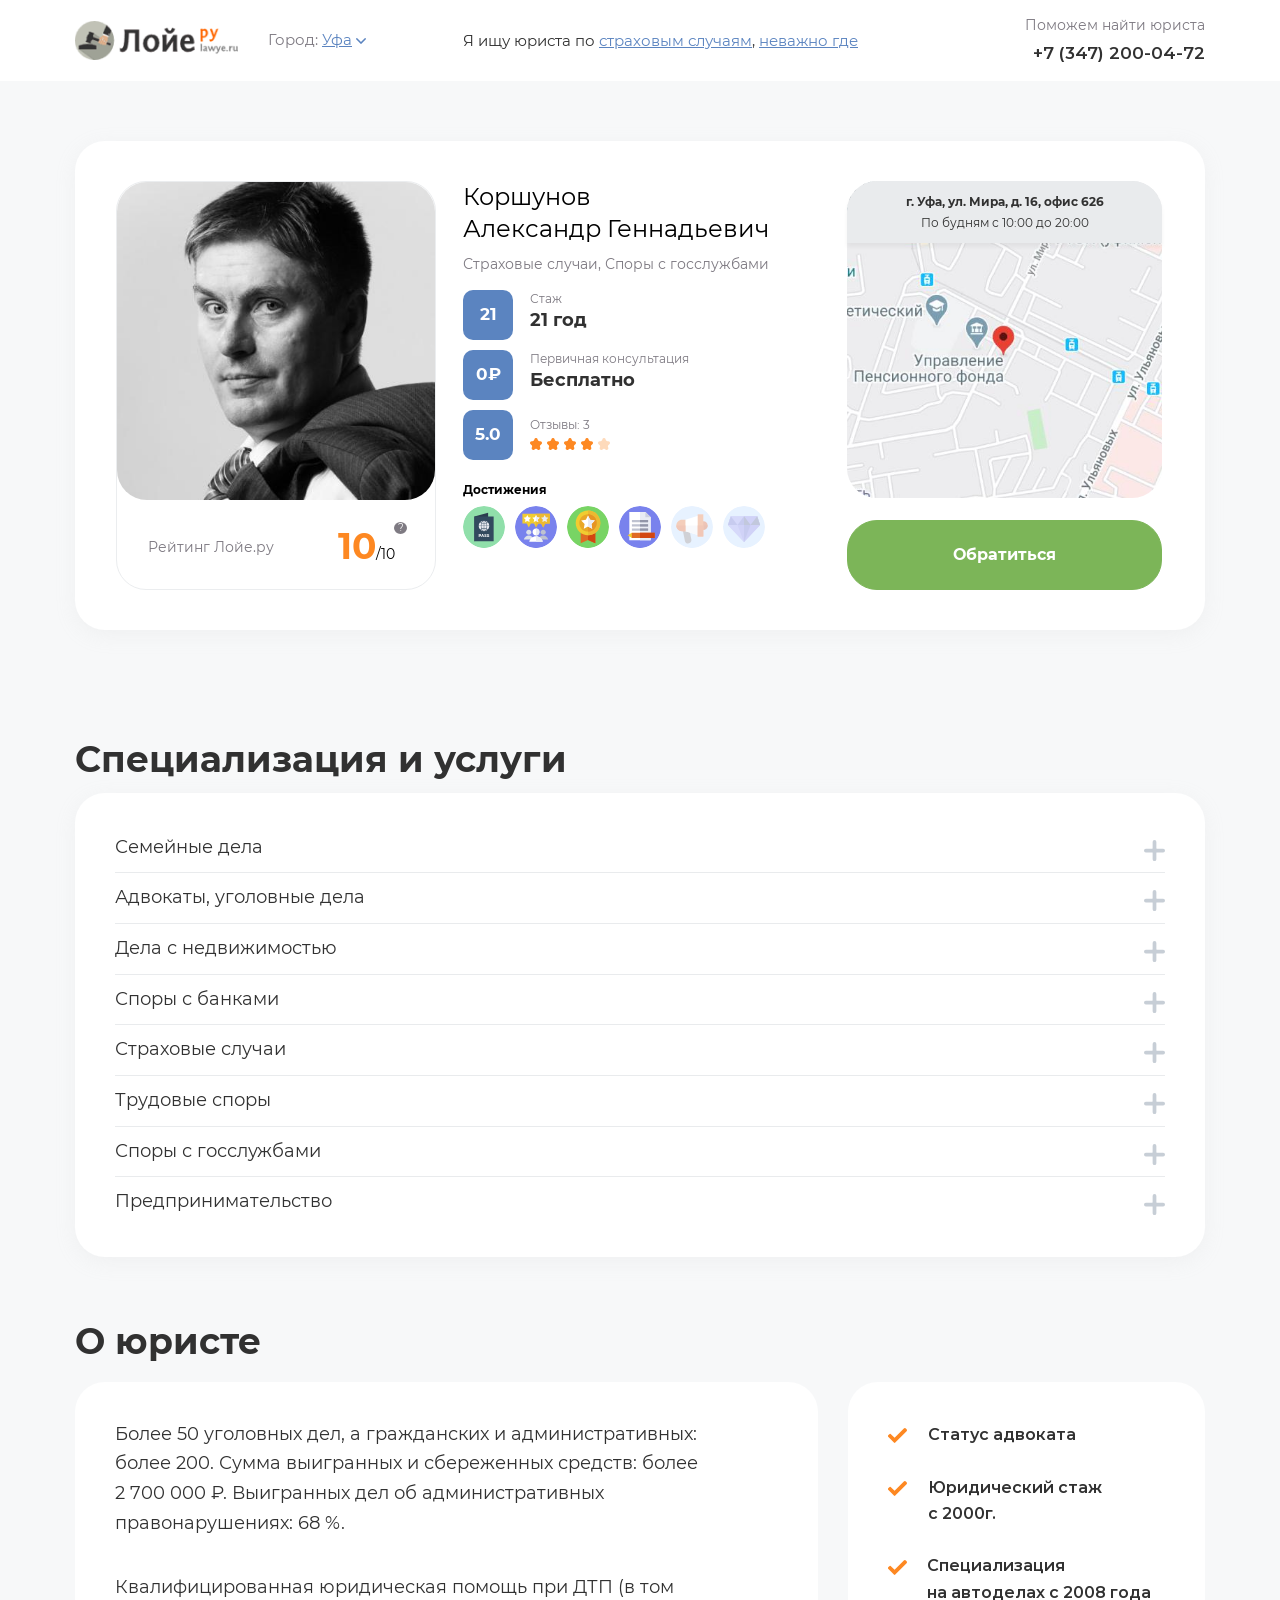
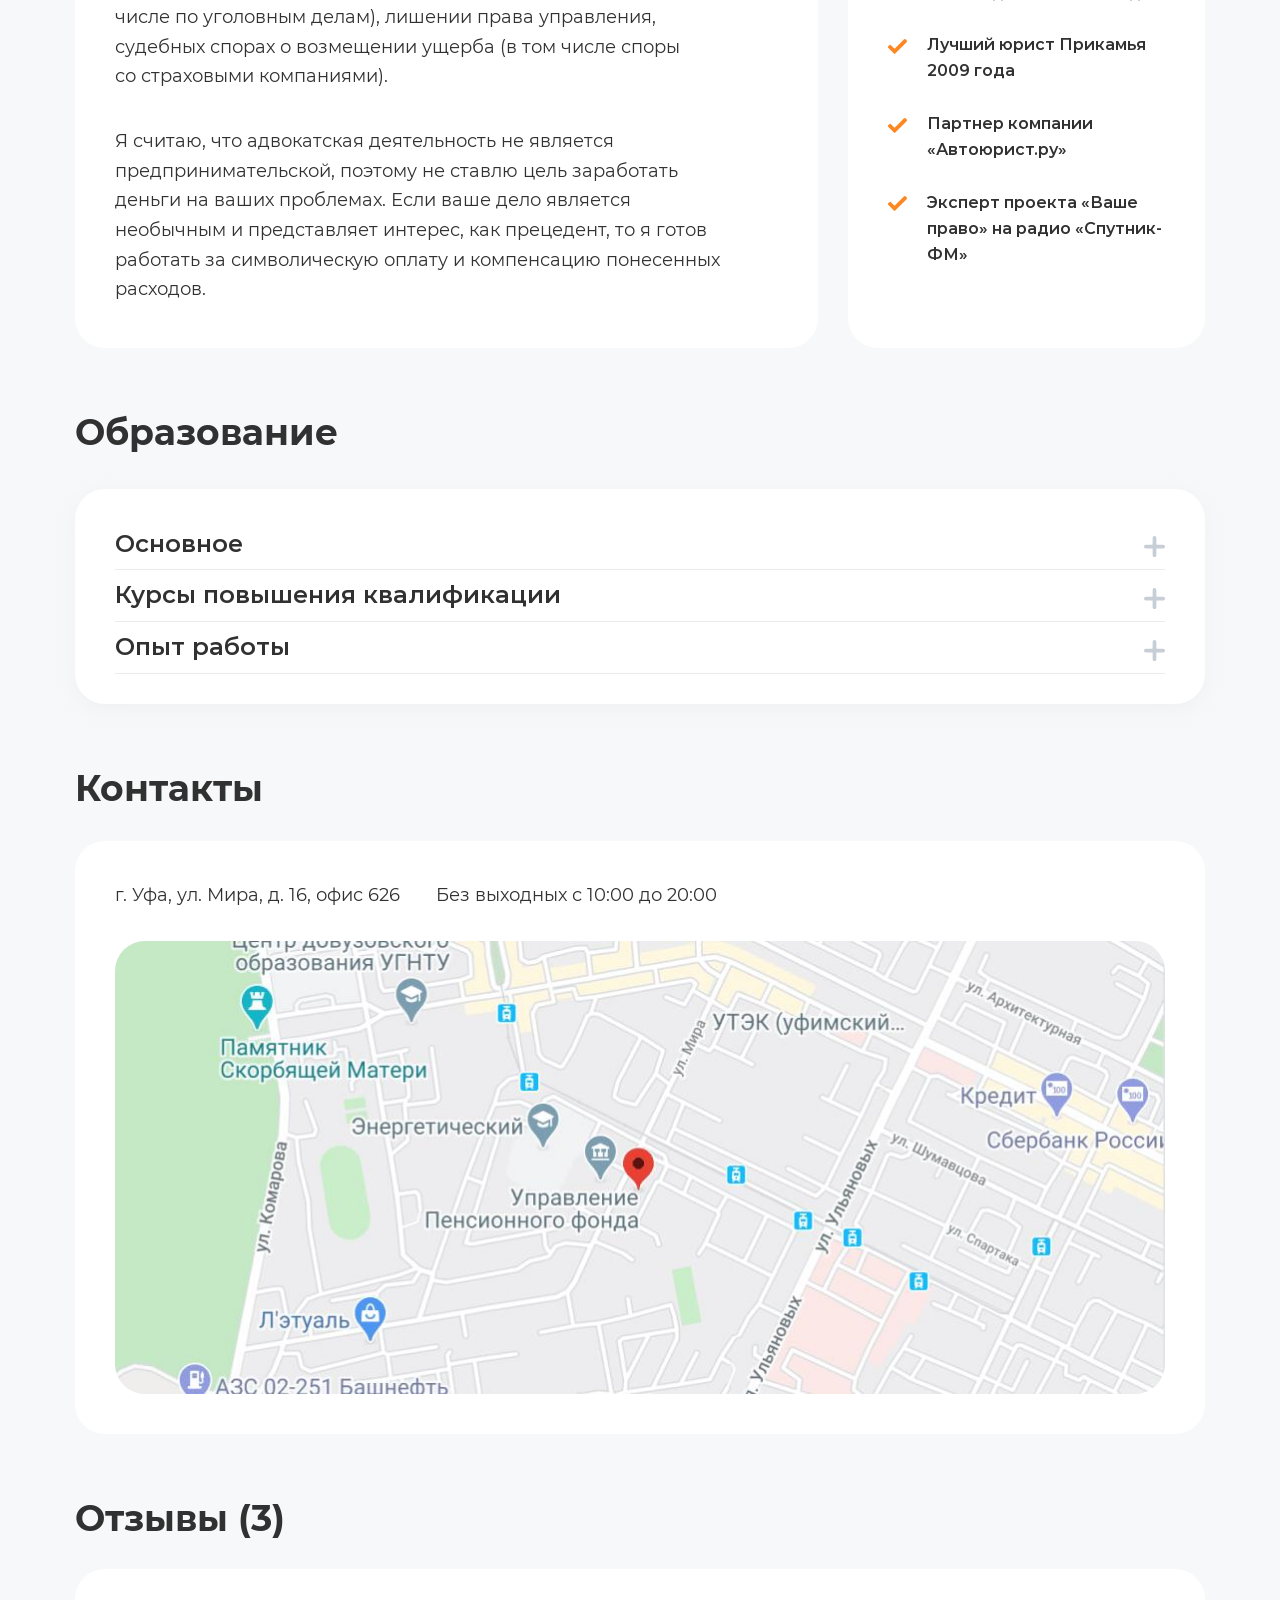
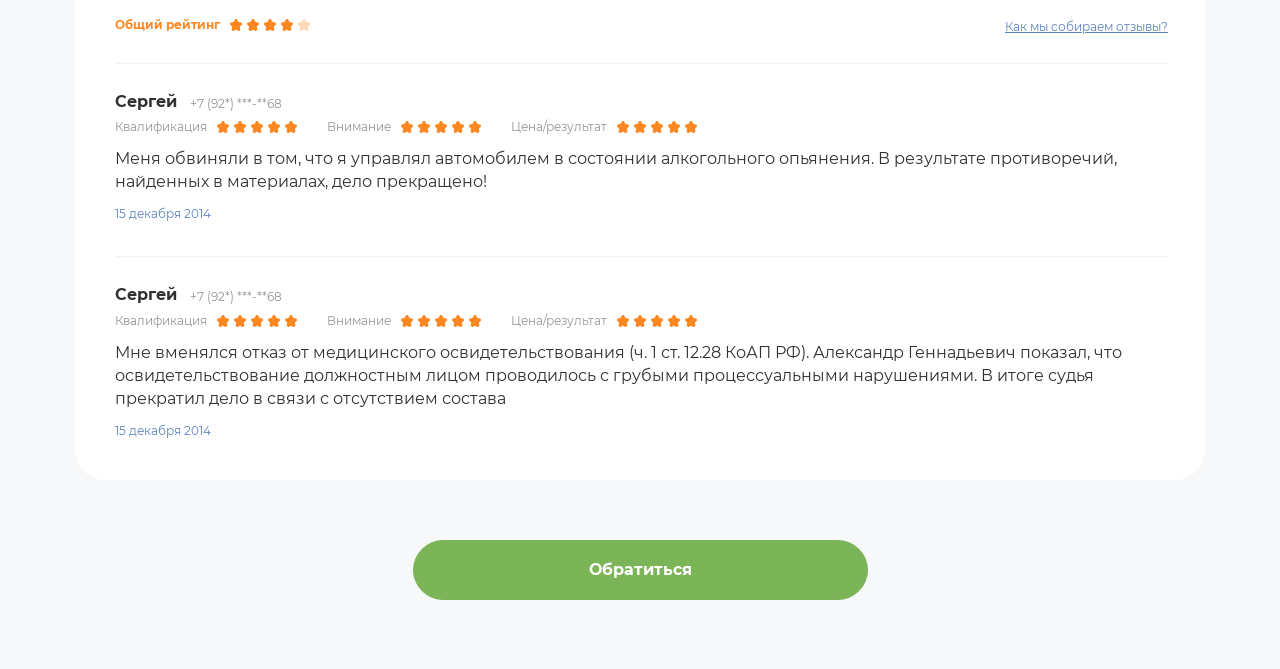
==== commit b6f8cf22: "made fixes" ====
--- a/public/index-alt.html
+++ b/public/index-alt.html
@@ -32,7 +32,7 @@
 					<svg class="icon icon-chevron-down ">
 						<use xlink:href="img/svg/sprite.svg#chevron-down"></use>
 					</svg></a>
-					<div class="header__search-result-hint-txt d-none d-xl-block">
+					<div class="header__search-result-hint-txt">
 						Я ищу юриста по
 						<a href="#">страховым случаям</a>,
 						<a href="#">неважно где</a>
--- a/public/css/main.min.css
+++ b/public/css/main.min.css
@@ -1 +1 @@
-@font-face{font-family:Montserrat;font-style:normal;font-weight:400;font-display:block;src:url(../fonts/Montserrat-Regular/Montserrat-Regular.woff2) format("woff2"),url(../fonts/Montserrat-Regular/Montserrat-Regular.woff) format("woff")}@font-face{font-family:Montserrat;font-style:normal;font-weight:600;font-display:block;src:url(../fonts/Montserrat-SemiBold/Montserrat-SemiBold.woff2) format("woff2"),url(../fonts/Montserrat-SemiBold/Montserrat-SemiBold.woff) format("woff")}@font-face{font-family:Montserrat;font-style:normal;font-weight:700;font-display:block;src:url(../fonts/Montserrat-Bold/Montserrat-Bold.woff2) format("woff2"),url(../fonts/Montserrat-Bold/Montserrat-Bold.woff) format("woff")}.icon{display:inline-block;width:1em;height:1em;fill:currentColor}.icon-blank{font-size:2.3rem;width:.73913em}.icon-check{font-size:1.9rem;width:1em}.icon-chevron-down{font-size:1rem;width:1em}.icon-phone{font-size:2.5rem;width:1.04em}.icon-plus{font-size:2.1rem;width:1em}.icon-star{font-size:1.2rem;width:1em}:root{--sPT:2.22222rem;--sPB:2.5rem;--sTPB:1.11111rem;--blue:#5b84c0;--indigo:#6610f2;--purple:#6f42c1;--pink:#e83e8c;--red:#dc3545;--orange:#fd8822;--yellow:#ffc107;--green:#7cb558;--teal:#20c997;--cyan:#17a2b8;--white:#fff;--gray:#dbdbdb;--gray-dark:#343a40;--primary:#7cb558;--secondary:#7e7a82;--success:#7cb558;--info:#5b84c0;--warning:#fd8822;--danger:green;--light:#f8f9fa;--dark:#343a40;--breakpoint-xs:0;--breakpoint-sm:576px;--breakpoint-md:768px;--breakpoint-lg:992px;--breakpoint-xl:1200px;--font-family-sans-serif:"Montserrat",-apple-system,BlinkMacSystemFont,"Segoe UI",Roboto,"Helvetica Neue",Arial,"Noto Sans",sans-serif,"Apple Color Emoji","Segoe UI Emoji","Segoe UI Symbol","Noto Color Emoji";--font-family-monospace:SFMono-Regular,Menlo,Monaco,Consolas,"Liberation Mono","Courier New",monospace}*,:after,:before{box-sizing:border-box}html{font-family:sans-serif;line-height:1.15;-webkit-text-size-adjust:100%;-webkit-tap-highlight-color:rgba(0,0,0,0)}article,aside,figcaption,figure,footer,header,hgroup,main,nav,section{display:block}body{margin:0;font-family:Montserrat,-apple-system,BlinkMacSystemFont,Segoe UI,Roboto,Helvetica Neue,Arial,Noto Sans,sans-serif,Apple Color Emoji,Segoe UI Emoji,Segoe UI Symbol,Noto Color Emoji;font-size:1rem;font-weight:400;line-height:1.5;color:#313131;text-align:left;background-color:#f7f8f9}[tabindex="-1"]:focus:not(:focus-visible){outline:0!important}hr{box-sizing:content-box;height:0;overflow:visible}h1,h2,h3,h4,h5,h6{margin-top:0;margin-bottom:.5rem}p{margin-top:0;margin-bottom:1rem}abbr[data-original-title],abbr[title]{text-decoration:underline;text-decoration:underline dotted;cursor:help;border-bottom:0;text-decoration-skip-ink:none}address{font-style:normal;line-height:inherit}address,dl,ol,ul{margin-bottom:1rem}dl,ol,ul{margin-top:0}ol ol,ol ul,ul ol,ul ul{margin-bottom:0}dt{font-weight:700}dd{margin-bottom:.5rem;margin-left:0}blockquote{margin:0 0 1rem}b,strong{font-weight:bolder}small{font-size:80%}sub,sup{position:relative;font-size:75%;line-height:0;vertical-align:baseline}sub{bottom:-.25em}sup{top:-.5em}a{color:#7cb558;text-decoration:none;background-color:transparent}a:hover{color:#58853b;text-decoration:underline}a:not([href]),a:not([href]):hover{color:inherit;text-decoration:none}code,kbd,pre,samp{font-family:SFMono-Regular,Menlo,Monaco,Consolas,Liberation Mono,Courier New,monospace;font-size:1em}pre{margin-top:0;margin-bottom:1rem;overflow:auto;-ms-overflow-style:scrollbar}figure{margin:0 0 1rem}img{border-style:none}img,svg{vertical-align:middle}svg{overflow:hidden}table{border-collapse:collapse}caption{padding-top:.75rem;padding-bottom:.75rem;color:#dbdbdb;text-align:left;caption-side:bottom}th{text-align:inherit}label{display:inline-block;margin-bottom:.5rem}button{border-radius:0}button:focus{outline:1px dotted;outline:5px auto -webkit-focus-ring-color}button,input,optgroup,select,textarea{margin:0;font-family:inherit;font-size:inherit;line-height:inherit}button,input{overflow:visible}button,select{text-transform:none}[role=button]{cursor:pointer}select{word-wrap:normal}[type=button],[type=reset],[type=submit],button{-webkit-appearance:button}[type=button]:not(:disabled),[type=reset]:not(:disabled),[type=submit]:not(:disabled),button:not(:disabled){cursor:pointer}[type=button]::-moz-focus-inner,[type=reset]::-moz-focus-inner,[type=submit]::-moz-focus-inner,button::-moz-focus-inner{padding:0;border-style:none}input[type=checkbox],input[type=radio]{box-sizing:border-box;padding:0}textarea{overflow:auto;resize:vertical}fieldset{min-width:0;padding:0;margin:0;border:0}legend{display:block;width:100%;max-width:100%;padding:0;margin-bottom:.5rem;font-size:1.5rem;line-height:inherit;color:inherit;white-space:normal}progress{vertical-align:baseline}[type=number]::-webkit-inner-spin-button,[type=number]::-webkit-outer-spin-button{height:auto}[type=search]{outline-offset:-2px;-webkit-appearance:none}[type=search]::-webkit-search-decoration{-webkit-appearance:none}::-webkit-file-upload-button{font:inherit;-webkit-appearance:button}output{display:inline-block}summary{display:list-item;cursor:pointer}template{display:none}[hidden]{display:none!important}.h1,.h2,.h3,.h4,.h5,.h6,h1,h2,h3,h4,h5,h6{margin-bottom:.5rem;font-weight:500;line-height:1.2}.h1,h1{font-size:2.5rem}.h2,h2{font-size:2rem}.h3,h3{font-size:1.75rem}.h4,h4{font-size:1.5rem}.h5,h5{font-size:1.25rem}.h6,h6{font-size:1rem}.lead{font-size:1.25rem;font-weight:300}.display-1{font-size:6rem}.display-1,.display-2{font-weight:300;line-height:1.2}.display-2{font-size:5.5rem}.display-3{font-size:4.5rem}.display-3,.display-4{font-weight:300;line-height:1.2}.display-4{font-size:3.5rem}hr{margin-top:1rem;margin-bottom:1rem;border:0;border-top:1px solid rgba(0,0,0,.1)}.small,small{font-size:80%;font-weight:400}.mark,mark{padding:.2em;background-color:#fcf8e3}.list-inline,.list-unstyled{padding-left:0;list-style:none}.list-inline-item{display:inline-block}.list-inline-item:not(:last-child){margin-right:.5rem}.initialism{font-size:90%;text-transform:uppercase}.blockquote{margin-bottom:1rem;font-size:1.25rem}.blockquote-footer{display:block;font-size:80%;color:#dbdbdb}.blockquote-footer:before{content:"\2014\00A0"}.container,.container-fluid,.container-lg,.container-md,.container-sm,.container-xl,.container-xs{width:100%;padding-right:15px;padding-left:15px;margin-right:auto;margin-left:auto}.container{max-width:480px}.row{display:flex;flex-wrap:wrap;margin-right:-15px;margin-left:-15px}.no-gutters{margin-right:0;margin-left:0}.no-gutters>.col,.no-gutters>[class*=col-]{padding-right:0;padding-left:0}.col,.col-1,.col-2,.col-3,.col-4,.col-5,.col-6,.col-7,.col-8,.col-9,.col-10,.col-11,.col-12,.col-auto,.col-lg,.col-lg-1,.col-lg-2,.col-lg-3,.col-lg-4,.col-lg-5,.col-lg-6,.col-lg-7,.col-lg-8,.col-lg-9,.col-lg-10,.col-lg-11,.col-lg-12,.col-lg-auto,.col-md,.col-md-1,.col-md-2,.col-md-3,.col-md-4,.col-md-5,.col-md-6,.col-md-7,.col-md-8,.col-md-9,.col-md-10,.col-md-11,.col-md-12,.col-md-auto,.col-sm,.col-sm-1,.col-sm-2,.col-sm-3,.col-sm-4,.col-sm-5,.col-sm-6,.col-sm-7,.col-sm-8,.col-sm-9,.col-sm-10,.col-sm-11,.col-sm-12,.col-sm-auto,.col-xl,.col-xl-1,.col-xl-2,.col-xl-3,.col-xl-4,.col-xl-5,.col-xl-6,.col-xl-7,.col-xl-8,.col-xl-9,.col-xl-10,.col-xl-11,.col-xl-12,.col-xl-auto{position:relative;width:100%;padding-right:15px;padding-left:15px}.col{flex-basis:0;flex-grow:1;min-width:0;max-width:100%}.row-cols-1>*{flex:0 0 100%;max-width:100%}.row-cols-2>*{flex:0 0 50%;max-width:50%}.row-cols-3>*{flex:0 0 33.33333%;max-width:33.33333%}.row-cols-4>*{flex:0 0 25%;max-width:25%}.row-cols-5>*{flex:0 0 20%;max-width:20%}.row-cols-6>*{flex:0 0 16.66667%;max-width:16.66667%}.col-auto{flex:0 0 auto;width:auto;max-width:100%}.col-1{flex:0 0 8.33333%;max-width:8.33333%}.col-2{flex:0 0 16.66667%;max-width:16.66667%}.col-3{flex:0 0 25%;max-width:25%}.col-4{flex:0 0 33.33333%;max-width:33.33333%}.col-5{flex:0 0 41.66667%;max-width:41.66667%}.col-6{flex:0 0 50%;max-width:50%}.col-7{flex:0 0 58.33333%;max-width:58.33333%}.col-8{flex:0 0 66.66667%;max-width:66.66667%}.col-9{flex:0 0 75%;max-width:75%}.col-10{flex:0 0 83.33333%;max-width:83.33333%}.col-11{flex:0 0 91.66667%;max-width:91.66667%}.col-12{flex:0 0 100%;max-width:100%}.order-first{order:-1}.order-last{order:13}.order-0{order:0}.order-1{order:1}.order-2{order:2}.order-3{order:3}.order-4{order:4}.order-5{order:5}.order-6{order:6}.order-7{order:7}.order-8{order:8}.order-9{order:9}.order-10{order:10}.order-11{order:11}.order-12{order:12}.offset-1{margin-left:8.33333%}.offset-2{margin-left:16.66667%}.offset-3{margin-left:25%}.offset-4{margin-left:33.33333%}.offset-5{margin-left:41.66667%}.offset-6{margin-left:50%}.offset-7{margin-left:58.33333%}.offset-8{margin-left:66.66667%}.offset-9{margin-left:75%}.offset-10{margin-left:83.33333%}.offset-11{margin-left:91.66667%}.form-control{display:block;width:100%;height:calc(1.5em + .75rem + 2px);padding:.375rem .75rem;font-size:1rem;font-weight:400;line-height:1.5;color:#495057;background-color:#fff;background-clip:padding-box;border:1px solid #ced4da;border-radius:.55556rem;transition:border-color .15s ease-in-out,box-shadow .15s ease-in-out}.form-control::-ms-expand{background-color:transparent;border:0}.form-control:-moz-focusring{color:transparent;text-shadow:0 0 0 #495057}.form-control:focus{color:#495057;background-color:#fff;border-color:#c1dcb0;outline:0;box-shadow:0 0 0 .2rem rgba(124,181,88,.25)}.form-control::placeholder{color:#dbdbdb;opacity:1}.form-control:disabled,.form-control[readonly]{background-color:#e9ecef;opacity:1}input[type=date].form-control,input[type=datetime-local].form-control,input[type=month].form-control,input[type=time].form-control{appearance:none}select.form-control:focus::-ms-value{color:#495057;background-color:#fff}.form-control-file,.form-control-range{display:block;width:100%}.col-form-label{padding-top:calc(.375rem + 1px);padding-bottom:calc(.375rem + 1px);margin-bottom:0;font-size:inherit;line-height:1.5}.col-form-label-lg{padding-top:calc(.5rem + 1px);padding-bottom:calc(.5rem + 1px);font-size:1.25rem;line-height:1.5}.col-form-label-sm{padding-top:calc(.25rem + 1px);padding-bottom:calc(.25rem + 1px);font-size:.875rem;line-height:1.5}.form-control-plaintext{display:block;width:100%;padding:.375rem 0;margin-bottom:0;font-size:1rem;line-height:1.5;color:#313131;background-color:transparent;border:solid transparent;border-width:1px 0}.form-control-plaintext.form-control-lg,.form-control-plaintext.form-control-sm{padding-right:0;padding-left:0}.form-control-sm{height:calc(1.5em + .5rem + 2px);padding:.25rem .5rem;font-size:.875rem;line-height:1.5;border-radius:.2rem}.form-control-lg{height:calc(1.5em + 1rem + 2px);padding:.5rem 1rem;font-size:1.25rem;line-height:1.5;border-radius:.3rem}select.form-control[multiple],select.form-control[size],textarea.form-control{height:auto}.form-group{margin-bottom:1rem}.form-text{display:block;margin-top:.25rem}.form-row{display:flex;flex-wrap:wrap;margin-right:-5px;margin-left:-5px}.form-row>.col,.form-row>[class*=col-]{padding-right:5px;padding-left:5px}.form-check{position:relative;display:block;padding-left:1.25rem}.form-check-input{position:absolute;margin-top:.3rem;margin-left:-1.25rem}.form-check-input:disabled~.form-check-label,.form-check-input[disabled]~.form-check-label{color:#dbdbdb}.form-check-label{margin-bottom:0}.form-check-inline{display:inline-flex;align-items:center;padding-left:0;margin-right:.75rem}.form-check-inline .form-check-input{position:static;margin-top:0;margin-right:.3125rem;margin-left:0}.valid-feedback{display:none;width:100%;margin-top:.25rem;font-size:80%;color:#7cb558}.valid-tooltip{position:absolute;top:100%;z-index:5;display:none;max-width:100%;padding:.25rem .5rem;margin-top:.1rem;font-size:.875rem;line-height:1.5;color:#212529;background-color:rgba(124,181,88,.9);border-radius:.55556rem}.is-valid~.valid-feedback,.is-valid~.valid-tooltip,.was-validated :valid~.valid-feedback,.was-validated :valid~.valid-tooltip{display:block}.form-control.is-valid,.was-validated .form-control:valid{border-color:#7cb558;padding-right:calc(1.5em + .75rem);background-image:url("data:image/svg+xml;charset=utf-8,%3Csvg xmlns='http://www.w3.org/2000/svg' width='8' height='8'%3E%3Cpath fill='%237CB558' d='M2.3 6.73L.6 4.53c-.4-1.04.46-1.4 1.1-.8l1.1 1.4 3.4-3.8c.6-.63 1.6-.27 1.2.7l-4 4.6c-.43.5-.8.4-1.1.1z'/%3E%3C/svg%3E");background-repeat:no-repeat;background-position:right calc(.375em + .1875rem) center;background-size:calc(.75em + .375rem) calc(.75em + .375rem)}.form-control.is-valid:focus,.was-validated .form-control:valid:focus{border-color:#7cb558;box-shadow:0 0 0 .2rem rgba(124,181,88,.25)}.was-validated textarea.form-control:valid,textarea.form-control.is-valid{padding-right:calc(1.5em + .75rem);background-position:top calc(.375em + .1875rem) right calc(.375em + .1875rem)}.custom-select.is-valid,.was-validated .custom-select:valid{border-color:#7cb558;padding-right:calc((3em + 2.25rem)/4 + 1.75rem);background:str-replace(url("data:image/svg+xml;charset=utf-8,%3Csvg xmlns='http://www.w3.org/2000/svg' viewBox='0 0 4 5'%3E%3Cpath fill='%23343a40' d='M2 0L0 2h4zm0 5L0 3h4z'/%3E%3C/svg%3E"),"#","%23") no-repeat right .75rem center/8px 10px,url("data:image/svg+xml;charset=utf-8,%3Csvg xmlns='http://www.w3.org/2000/svg' width='8' height='8'%3E%3Cpath fill='%237CB558' d='M2.3 6.73L.6 4.53c-.4-1.04.46-1.4 1.1-.8l1.1 1.4 3.4-3.8c.6-.63 1.6-.27 1.2.7l-4 4.6c-.43.5-.8.4-1.1.1z'/%3E%3C/svg%3E") #fff no-repeat center right 1.75rem/calc(.75em + .375rem) calc(.75em + .375rem)}.custom-select.is-valid:focus,.was-validated .custom-select:valid:focus{border-color:#7cb558;box-shadow:0 0 0 .2rem rgba(124,181,88,.25)}.form-check-input.is-valid~.form-check-label,.was-validated .form-check-input:valid~.form-check-label{color:#7cb558}.form-check-input.is-valid~.valid-feedback,.form-check-input.is-valid~.valid-tooltip,.was-validated .form-check-input:valid~.valid-feedback,.was-validated .form-check-input:valid~.valid-tooltip{display:block}.custom-control-input.is-valid~.custom-control-label,.was-validated .custom-control-input:valid~.custom-control-label{color:#7cb558}.custom-control-input.is-valid~.custom-control-label:before,.was-validated .custom-control-input:valid~.custom-control-label:before{border-color:#7cb558}.custom-control-input.is-valid:checked~.custom-control-label:before,.was-validated .custom-control-input:valid:checked~.custom-control-label:before{border-color:#98c57b;background-color:#98c57b}.custom-control-input.is-valid:focus~.custom-control-label:before,.was-validated .custom-control-input:valid:focus~.custom-control-label:before{box-shadow:0 0 0 .2rem rgba(124,181,88,.25)}.custom-control-input.is-valid:focus:not(:checked)~.custom-control-label:before,.custom-file-input.is-valid~.custom-file-label,.was-validated .custom-control-input:valid:focus:not(:checked)~.custom-control-label:before,.was-validated .custom-file-input:valid~.custom-file-label{border-color:#7cb558}.custom-file-input.is-valid:focus~.custom-file-label,.was-validated .custom-file-input:valid:focus~.custom-file-label{border-color:#7cb558;box-shadow:0 0 0 .2rem rgba(124,181,88,.25)}.invalid-feedback{display:none;width:100%;margin-top:.25rem;font-size:80%;color:green}.invalid-tooltip{position:absolute;top:100%;z-index:5;display:none;max-width:100%;padding:.25rem .5rem;margin-top:.1rem;font-size:.875rem;line-height:1.5;color:#fff;background-color:rgba(0,128,0,.9);border-radius:.55556rem}.is-invalid~.invalid-feedback,.is-invalid~.invalid-tooltip,.was-validated :invalid~.invalid-feedback,.was-validated :invalid~.invalid-tooltip{display:block}.form-control.is-invalid,.was-validated .form-control:invalid{border-color:green;padding-right:calc(1.5em + .75rem);background-image:url("data:image/svg+xml;charset=utf-8,%3Csvg xmlns='http://www.w3.org/2000/svg' width='12' height='12' fill='none' stroke='green'%3E%3Ccircle cx='6' cy='6' r='4.5'/%3E%3Cpath stroke-linejoin='round' d='M5.8 3.6h.4L6 6.5z'/%3E%3Ccircle cx='6' cy='8.2' r='.6' fill='green' stroke='none'/%3E%3C/svg%3E");background-repeat:no-repeat;background-position:right calc(.375em + .1875rem) center;background-size:calc(.75em + .375rem) calc(.75em + .375rem)}.form-control.is-invalid:focus,.was-validated .form-control:invalid:focus{border-color:green;box-shadow:0 0 0 .2rem rgba(0,128,0,.25)}.was-validated textarea.form-control:invalid,textarea.form-control.is-invalid{padding-right:calc(1.5em + .75rem);background-position:top calc(.375em + .1875rem) right calc(.375em + .1875rem)}.custom-select.is-invalid,.was-validated .custom-select:invalid{border-color:green;padding-right:calc((3em + 2.25rem)/4 + 1.75rem);background:str-replace(url("data:image/svg+xml;charset=utf-8,%3Csvg xmlns='http://www.w3.org/2000/svg' viewBox='0 0 4 5'%3E%3Cpath fill='%23343a40' d='M2 0L0 2h4zm0 5L0 3h4z'/%3E%3C/svg%3E"),"#","%23") no-repeat right .75rem center/8px 10px,url("data:image/svg+xml;charset=utf-8,%3Csvg xmlns='http://www.w3.org/2000/svg' width='12' height='12' fill='none' stroke='green'%3E%3Ccircle cx='6' cy='6' r='4.5'/%3E%3Cpath stroke-linejoin='round' d='M5.8 3.6h.4L6 6.5z'/%3E%3Ccircle cx='6' cy='8.2' r='.6' fill='green' stroke='none'/%3E%3C/svg%3E") #fff no-repeat center right 1.75rem/calc(.75em + .375rem) calc(.75em + .375rem)}.custom-select.is-invalid:focus,.was-validated .custom-select:invalid:focus{border-color:green;box-shadow:0 0 0 .2rem rgba(0,128,0,.25)}.form-check-input.is-invalid~.form-check-label,.was-validated .form-check-input:invalid~.form-check-label{color:green}.form-check-input.is-invalid~.invalid-feedback,.form-check-input.is-invalid~.invalid-tooltip,.was-validated .form-check-input:invalid~.invalid-feedback,.was-validated .form-check-input:invalid~.invalid-tooltip{display:block}.custom-control-input.is-invalid~.custom-control-label,.was-validated .custom-control-input:invalid~.custom-control-label{color:green}.custom-control-input.is-invalid~.custom-control-label:before,.was-validated .custom-control-input:invalid~.custom-control-label:before{border-color:green}.custom-control-input.is-invalid:checked~.custom-control-label:before,.was-validated .custom-control-input:invalid:checked~.custom-control-label:before{border-color:#00b300;background-color:#00b300}.custom-control-input.is-invalid:focus~.custom-control-label:before,.was-validated .custom-control-input:invalid:focus~.custom-control-label:before{box-shadow:0 0 0 .2rem rgba(0,128,0,.25)}.custom-control-input.is-invalid:focus:not(:checked)~.custom-control-label:before,.custom-file-input.is-invalid~.custom-file-label,.was-validated .custom-control-input:invalid:focus:not(:checked)~.custom-control-label:before,.was-validated .custom-file-input:invalid~.custom-file-label{border-color:green}.custom-file-input.is-invalid:focus~.custom-file-label,.was-validated .custom-file-input:invalid:focus~.custom-file-label{border-color:green;box-shadow:0 0 0 .2rem rgba(0,128,0,.25)}.form-inline{display:flex;flex-flow:row wrap;align-items:center}.form-inline .form-check{width:100%}.btn,.sFeedBack__appy-btn,.sProfile__appeal-btn,.sProfileAlt__turn-btn{display:inline-block;font-weight:400;color:#313131;text-align:center;vertical-align:middle;user-select:none;background-color:transparent;border:1px solid transparent;padding:.375rem .75rem;font-size:1rem;line-height:1.5;border-radius:.55556rem;transition:color .15s ease-in-out,background-color .15s ease-in-out,border-color .15s ease-in-out,box-shadow .15s ease-in-out}.btn:hover,.sFeedBack__appy-btn:hover,.sProfile__appeal-btn:hover,.sProfileAlt__turn-btn:hover{color:#313131;text-decoration:none}.btn.focus,.btn:focus,.focus.sFeedBack__appy-btn,.focus.sProfile__appeal-btn,.focus.sProfileAlt__turn-btn,.sFeedBack__appy-btn:focus,.sProfile__appeal-btn:focus,.sProfileAlt__turn-btn:focus{outline:0;box-shadow:0 0 0 .2rem rgba(124,181,88,.25)}.btn.disabled,.btn:disabled,.disabled.sFeedBack__appy-btn,.disabled.sProfile__appeal-btn,.disabled.sProfileAlt__turn-btn,.sFeedBack__appy-btn:disabled,.sProfile__appeal-btn:disabled,.sProfileAlt__turn-btn:disabled{opacity:.65}.btn:not(:disabled):not(.disabled),.sFeedBack__appy-btn:not(:disabled):not(.disabled),.sProfile__appeal-btn:not(:disabled):not(.disabled),.sProfileAlt__turn-btn:not(:disabled):not(.disabled){cursor:pointer}a.btn.disabled,a.disabled.sFeedBack__appy-btn,a.disabled.sProfile__appeal-btn,a.disabled.sProfileAlt__turn-btn,fieldset:disabled a.btn,fieldset:disabled a.sFeedBack__appy-btn,fieldset:disabled a.sProfile__appeal-btn,fieldset:disabled a.sProfileAlt__turn-btn{pointer-events:none}.btn-primary,.sFeedBack__appy-btn,.sProfile__appeal-btn,.sProfileAlt__turn-btn{color:#212529;background-color:#7cb558;border-color:#7cb558}.btn-primary:hover,.sFeedBack__appy-btn:hover,.sProfile__appeal-btn:hover,.sProfileAlt__turn-btn:hover{color:#fff;background-color:#69a047;border-color:#649743}.btn-primary.focus,.btn-primary:focus,.focus.sFeedBack__appy-btn,.focus.sProfile__appeal-btn,.focus.sProfileAlt__turn-btn,.sFeedBack__appy-btn:focus,.sProfile__appeal-btn:focus,.sProfileAlt__turn-btn:focus{color:#fff;background-color:#69a047;border-color:#649743;box-shadow:0 0 0 .2rem rgba(110,159,81,.5)}.btn-primary.disabled,.btn-primary:disabled,.disabled.sFeedBack__appy-btn,.disabled.sProfile__appeal-btn,.disabled.sProfileAlt__turn-btn,.sFeedBack__appy-btn:disabled,.sProfile__appeal-btn:disabled,.sProfileAlt__turn-btn:disabled{color:#212529;background-color:#7cb558;border-color:#7cb558}.btn-primary:not(:disabled):not(.disabled).active,.btn-primary:not(:disabled):not(.disabled):active,.sFeedBack__appy-btn:not(:disabled):not(.disabled).active,.sFeedBack__appy-btn:not(:disabled):not(.disabled):active,.show>.btn-primary.dropdown-toggle,.show>.dropdown-toggle.sFeedBack__appy-btn,.show>.dropdown-toggle.sProfile__appeal-btn,.show>.dropdown-toggle.sProfileAlt__turn-btn,.sProfile__appeal-btn:not(:disabled):not(.disabled).active,.sProfile__appeal-btn:not(:disabled):not(.disabled):active,.sProfileAlt__turn-btn:not(:disabled):not(.disabled).active,.sProfileAlt__turn-btn:not(:disabled):not(.disabled):active{color:#fff;background-color:#649743;border-color:#5e8e3f}.btn-primary:not(:disabled):not(.disabled).active:focus,.btn-primary:not(:disabled):not(.disabled):active:focus,.sFeedBack__appy-btn:not(:disabled):not(.disabled).active:focus,.sFeedBack__appy-btn:not(:disabled):not(.disabled):active:focus,.show>.btn-primary.dropdown-toggle:focus,.show>.dropdown-toggle.sFeedBack__appy-btn:focus,.show>.dropdown-toggle.sProfile__appeal-btn:focus,.show>.dropdown-toggle.sProfileAlt__turn-btn:focus,.sProfile__appeal-btn:not(:disabled):not(.disabled).active:focus,.sProfile__appeal-btn:not(:disabled):not(.disabled):active:focus,.sProfileAlt__turn-btn:not(:disabled):not(.disabled).active:focus,.sProfileAlt__turn-btn:not(:disabled):not(.disabled):active:focus{box-shadow:0 0 0 .2rem rgba(110,159,81,.5)}.btn-secondary{color:#fff;background-color:#7e7a82;border-color:#7e7a82}.btn-secondary.focus,.btn-secondary:focus,.btn-secondary:hover{color:#fff;background-color:#6b676e;border-color:#656168}.btn-secondary.focus,.btn-secondary:focus{box-shadow:0 0 0 .2rem rgba(145,142,149,.5)}.btn-secondary.disabled,.btn-secondary:disabled{color:#fff;background-color:#7e7a82;border-color:#7e7a82}.btn-secondary:not(:disabled):not(.disabled).active,.btn-secondary:not(:disabled):not(.disabled):active,.show>.btn-secondary.dropdown-toggle{color:#fff;background-color:#656168;border-color:#5e5b61}.btn-secondary:not(:disabled):not(.disabled).active:focus,.btn-secondary:not(:disabled):not(.disabled):active:focus,.show>.btn-secondary.dropdown-toggle:focus{box-shadow:0 0 0 .2rem rgba(145,142,149,.5)}.btn-success{color:#212529;background-color:#7cb558;border-color:#7cb558}.btn-success.focus,.btn-success:focus,.btn-success:hover{color:#fff;background-color:#69a047;border-color:#649743}.btn-success.focus,.btn-success:focus{box-shadow:0 0 0 .2rem rgba(110,159,81,.5)}.btn-success.disabled,.btn-success:disabled{color:#212529;background-color:#7cb558;border-color:#7cb558}.btn-success:not(:disabled):not(.disabled).active,.btn-success:not(:disabled):not(.disabled):active,.show>.btn-success.dropdown-toggle{color:#fff;background-color:#649743;border-color:#5e8e3f}.btn-success:not(:disabled):not(.disabled).active:focus,.btn-success:not(:disabled):not(.disabled):active:focus,.show>.btn-success.dropdown-toggle:focus{box-shadow:0 0 0 .2rem rgba(110,159,81,.5)}.btn-info{color:#fff;background-color:#5b84c0;border-color:#5b84c0}.btn-info.focus,.btn-info:focus,.btn-info:hover{color:#fff;background-color:#4470b1;border-color:#406aa8}.btn-info.focus,.btn-info:focus{box-shadow:0 0 0 .2rem rgba(116,150,201,.5)}.btn-info.disabled,.btn-info:disabled{color:#fff;background-color:#5b84c0;border-color:#5b84c0}.btn-info:not(:disabled):not(.disabled).active,.btn-info:not(:disabled):not(.disabled):active,.show>.btn-info.dropdown-toggle{color:#fff;background-color:#406aa8;border-color:#3d649e}.btn-info:not(:disabled):not(.disabled).active:focus,.btn-info:not(:disabled):not(.disabled):active:focus,.show>.btn-info.dropdown-toggle:focus{box-shadow:0 0 0 .2rem rgba(116,150,201,.5)}.btn-warning{color:#212529;background-color:#fd8822;border-color:#fd8822}.btn-warning.focus,.btn-warning:focus,.btn-warning:hover{color:#fff;background-color:#f77402;border-color:#ea6e02}.btn-warning.focus,.btn-warning:focus{box-shadow:0 0 0 .2rem rgba(220,121,35,.5)}.btn-warning.disabled,.btn-warning:disabled{color:#212529;background-color:#fd8822;border-color:#fd8822}.btn-warning:not(:disabled):not(.disabled).active,.btn-warning:not(:disabled):not(.disabled):active,.show>.btn-warning.dropdown-toggle{color:#fff;background-color:#ea6e02;border-color:#dd6802}.btn-warning:not(:disabled):not(.disabled).active:focus,.btn-warning:not(:disabled):not(.disabled):active:focus,.show>.btn-warning.dropdown-toggle:focus{box-shadow:0 0 0 .2rem rgba(220,121,35,.5)}.btn-danger{color:#fff;background-color:green;border-color:green}.btn-danger.focus,.btn-danger:focus,.btn-danger:hover{color:#fff;background-color:#005a00;border-color:#004d00}.btn-danger.focus,.btn-danger:focus{box-shadow:0 0 0 .2rem rgba(38,147,38,.5)}.btn-danger.disabled,.btn-danger:disabled{color:#fff;background-color:green;border-color:green}.btn-danger:not(:disabled):not(.disabled).active,.btn-danger:not(:disabled):not(.disabled):active,.show>.btn-danger.dropdown-toggle{color:#fff;background-color:#004d00;border-color:#004000}.btn-danger:not(:disabled):not(.disabled).active:focus,.btn-danger:not(:disabled):not(.disabled):active:focus,.show>.btn-danger.dropdown-toggle:focus{box-shadow:0 0 0 .2rem rgba(38,147,38,.5)}.btn-light{color:#212529;background-color:#f8f9fa;border-color:#f8f9fa}.btn-light.focus,.btn-light:focus,.btn-light:hover{color:#212529;background-color:#e2e6ea;border-color:#dae0e5}.btn-light.focus,.btn-light:focus{box-shadow:0 0 0 .2rem rgba(216,217,219,.5)}.btn-light.disabled,.btn-light:disabled{color:#212529;background-color:#f8f9fa;border-color:#f8f9fa}.btn-light:not(:disabled):not(.disabled).active,.btn-light:not(:disabled):not(.disabled):active,.show>.btn-light.dropdown-toggle{color:#212529;background-color:#dae0e5;border-color:#d3d9df}.btn-light:not(:disabled):not(.disabled).active:focus,.btn-light:not(:disabled):not(.disabled):active:focus,.show>.btn-light.dropdown-toggle:focus{box-shadow:0 0 0 .2rem rgba(216,217,219,.5)}.btn-dark{color:#fff;background-color:#343a40;border-color:#343a40}.btn-dark.focus,.btn-dark:focus,.btn-dark:hover{color:#fff;background-color:#23272b;border-color:#1d2124}.btn-dark.focus,.btn-dark:focus{box-shadow:0 0 0 .2rem rgba(82,88,93,.5)}.btn-dark.disabled,.btn-dark:disabled{color:#fff;background-color:#343a40;border-color:#343a40}.btn-dark:not(:disabled):not(.disabled).active,.btn-dark:not(:disabled):not(.disabled):active,.show>.btn-dark.dropdown-toggle{color:#fff;background-color:#1d2124;border-color:#171a1d}.btn-dark:not(:disabled):not(.disabled).active:focus,.btn-dark:not(:disabled):not(.disabled):active:focus,.show>.btn-dark.dropdown-toggle:focus{box-shadow:0 0 0 .2rem rgba(82,88,93,.5)}.btn-outline-primary{color:#7cb558;border-color:#7cb558}.btn-outline-primary:hover{color:#212529;background-color:#7cb558;border-color:#7cb558}.btn-outline-primary.focus,.btn-outline-primary:focus{box-shadow:0 0 0 .2rem rgba(124,181,88,.5)}.btn-outline-primary.disabled,.btn-outline-primary:disabled{color:#7cb558;background-color:transparent}.btn-outline-primary:not(:disabled):not(.disabled).active,.btn-outline-primary:not(:disabled):not(.disabled):active,.show>.btn-outline-primary.dropdown-toggle{color:#212529;background-color:#7cb558;border-color:#7cb558}.btn-outline-primary:not(:disabled):not(.disabled).active:focus,.btn-outline-primary:not(:disabled):not(.disabled):active:focus,.show>.btn-outline-primary.dropdown-toggle:focus{box-shadow:0 0 0 .2rem rgba(124,181,88,.5)}.btn-outline-secondary{color:#7e7a82;border-color:#7e7a82}.btn-outline-secondary:hover{color:#fff;background-color:#7e7a82;border-color:#7e7a82}.btn-outline-secondary.focus,.btn-outline-secondary:focus{box-shadow:0 0 0 .2rem rgba(126,122,130,.5)}.btn-outline-secondary.disabled,.btn-outline-secondary:disabled{color:#7e7a82;background-color:transparent}.btn-outline-secondary:not(:disabled):not(.disabled).active,.btn-outline-secondary:not(:disabled):not(.disabled):active,.show>.btn-outline-secondary.dropdown-toggle{color:#fff;background-color:#7e7a82;border-color:#7e7a82}.btn-outline-secondary:not(:disabled):not(.disabled).active:focus,.btn-outline-secondary:not(:disabled):not(.disabled):active:focus,.show>.btn-outline-secondary.dropdown-toggle:focus{box-shadow:0 0 0 .2rem rgba(126,122,130,.5)}.btn-outline-success{color:#7cb558;border-color:#7cb558}.btn-outline-success:hover{color:#212529;background-color:#7cb558;border-color:#7cb558}.btn-outline-success.focus,.btn-outline-success:focus{box-shadow:0 0 0 .2rem rgba(124,181,88,.5)}.btn-outline-success.disabled,.btn-outline-success:disabled{color:#7cb558;background-color:transparent}.btn-outline-success:not(:disabled):not(.disabled).active,.btn-outline-success:not(:disabled):not(.disabled):active,.show>.btn-outline-success.dropdown-toggle{color:#212529;background-color:#7cb558;border-color:#7cb558}.btn-outline-success:not(:disabled):not(.disabled).active:focus,.btn-outline-success:not(:disabled):not(.disabled):active:focus,.show>.btn-outline-success.dropdown-toggle:focus{box-shadow:0 0 0 .2rem rgba(124,181,88,.5)}.btn-outline-info{color:#5b84c0;border-color:#5b84c0}.btn-outline-info:hover{color:#fff;background-color:#5b84c0;border-color:#5b84c0}.btn-outline-info.focus,.btn-outline-info:focus{box-shadow:0 0 0 .2rem rgba(91,132,192,.5)}.btn-outline-info.disabled,.btn-outline-info:disabled{color:#5b84c0;background-color:transparent}.btn-outline-info:not(:disabled):not(.disabled).active,.btn-outline-info:not(:disabled):not(.disabled):active,.show>.btn-outline-info.dropdown-toggle{color:#fff;background-color:#5b84c0;border-color:#5b84c0}.btn-outline-info:not(:disabled):not(.disabled).active:focus,.btn-outline-info:not(:disabled):not(.disabled):active:focus,.show>.btn-outline-info.dropdown-toggle:focus{box-shadow:0 0 0 .2rem rgba(91,132,192,.5)}.btn-outline-warning{color:#fd8822;border-color:#fd8822}.btn-outline-warning:hover{color:#212529;background-color:#fd8822;border-color:#fd8822}.btn-outline-warning.focus,.btn-outline-warning:focus{box-shadow:0 0 0 .2rem rgba(253,136,34,.5)}.btn-outline-warning.disabled,.btn-outline-warning:disabled{color:#fd8822;background-color:transparent}.btn-outline-warning:not(:disabled):not(.disabled).active,.btn-outline-warning:not(:disabled):not(.disabled):active,.show>.btn-outline-warning.dropdown-toggle{color:#212529;background-color:#fd8822;border-color:#fd8822}.btn-outline-warning:not(:disabled):not(.disabled).active:focus,.btn-outline-warning:not(:disabled):not(.disabled):active:focus,.show>.btn-outline-warning.dropdown-toggle:focus{box-shadow:0 0 0 .2rem rgba(253,136,34,.5)}.btn-outline-danger{color:green;border-color:green}.btn-outline-danger:hover{color:#fff;background-color:green;border-color:green}.btn-outline-danger.focus,.btn-outline-danger:focus{box-shadow:0 0 0 .2rem rgba(0,128,0,.5)}.btn-outline-danger.disabled,.btn-outline-danger:disabled{color:green;background-color:transparent}.btn-outline-danger:not(:disabled):not(.disabled).active,.btn-outline-danger:not(:disabled):not(.disabled):active,.show>.btn-outline-danger.dropdown-toggle{color:#fff;background-color:green;border-color:green}.btn-outline-danger:not(:disabled):not(.disabled).active:focus,.btn-outline-danger:not(:disabled):not(.disabled):active:focus,.show>.btn-outline-danger.dropdown-toggle:focus{box-shadow:0 0 0 .2rem rgba(0,128,0,.5)}.btn-outline-light{color:#f8f9fa;border-color:#f8f9fa}.btn-outline-light:hover{color:#212529;background-color:#f8f9fa;border-color:#f8f9fa}.btn-outline-light.focus,.btn-outline-light:focus{box-shadow:0 0 0 .2rem rgba(248,249,250,.5)}.btn-outline-light.disabled,.btn-outline-light:disabled{color:#f8f9fa;background-color:transparent}.btn-outline-light:not(:disabled):not(.disabled).active,.btn-outline-light:not(:disabled):not(.disabled):active,.show>.btn-outline-light.dropdown-toggle{color:#212529;background-color:#f8f9fa;border-color:#f8f9fa}.btn-outline-light:not(:disabled):not(.disabled).active:focus,.btn-outline-light:not(:disabled):not(.disabled):active:focus,.show>.btn-outline-light.dropdown-toggle:focus{box-shadow:0 0 0 .2rem rgba(248,249,250,.5)}.btn-outline-dark{color:#343a40;border-color:#343a40}.btn-outline-dark:hover{color:#fff;background-color:#343a40;border-color:#343a40}.btn-outline-dark.focus,.btn-outline-dark:focus{box-shadow:0 0 0 .2rem rgba(52,58,64,.5)}.btn-outline-dark.disabled,.btn-outline-dark:disabled{color:#343a40;background-color:transparent}.btn-outline-dark:not(:disabled):not(.disabled).active,.btn-outline-dark:not(:disabled):not(.disabled):active,.show>.btn-outline-dark.dropdown-toggle{color:#fff;background-color:#343a40;border-color:#343a40}.btn-outline-dark:not(:disabled):not(.disabled).active:focus,.btn-outline-dark:not(:disabled):not(.disabled):active:focus,.show>.btn-outline-dark.dropdown-toggle:focus{box-shadow:0 0 0 .2rem rgba(52,58,64,.5)}.btn-link{font-weight:400;color:#7cb558;text-decoration:none}.btn-link:hover{color:#58853b}.btn-link.focus,.btn-link:focus,.btn-link:hover{text-decoration:underline}.btn-link.disabled,.btn-link:disabled{color:#dbdbdb;pointer-events:none}.btn-lg{padding:.5rem 1rem;font-size:1.25rem;line-height:1.5;border-radius:.3rem}.btn-sm{padding:.25rem .5rem;font-size:.875rem;line-height:1.5;border-radius:.2rem}.btn-block{display:block;width:100%}.btn-block+.btn-block{margin-top:.5rem}input[type=button].btn-block,input[type=reset].btn-block,input[type=submit].btn-block{width:100%}.breadcrumb{flex-wrap:wrap;padding:.75rem 1rem;margin-bottom:1rem;list-style:none;background-color:#e9ecef;border-radius:.55556rem}.breadcrumb,.breadcrumb-item{display:flex}.breadcrumb-item+.breadcrumb-item{padding-left:.5rem}.breadcrumb-item+.breadcrumb-item:before{display:inline-block;padding-right:.5rem;color:#dbdbdb;content:"/"}.breadcrumb-item+.breadcrumb-item:hover:before{text-decoration:underline;text-decoration:none}.breadcrumb-item.active{color:#dbdbdb}.breadcrumb .active a{color:#dbdbdb;pointer-events:none}.pagination,.pagination-wrapper ul{display:flex;padding-left:0;list-style:none;border-radius:.55556rem}.page-link,.pagination-wrapper li .page-numbers{position:relative;display:block;padding:.5rem .75rem;margin-left:-1px;line-height:1.25;color:#7cb558;background-color:#fff;border:1px solid #dee2e6}.page-link:hover,.pagination-wrapper li .page-numbers:hover{z-index:2;color:#58853b;text-decoration:none;background-color:#e9ecef;border-color:#dee2e6}.page-link:focus,.pagination-wrapper li .page-numbers:focus{z-index:3;outline:0;box-shadow:0 0 0 .2rem rgba(124,181,88,.25)}.page-item:first-child .page-link,.page-item:first-child .pagination-wrapper li .page-numbers,.pagination-wrapper li .page-item:first-child .page-numbers,.pagination-wrapper li:first-child .page-link,.pagination-wrapper li:first-child .page-numbers{margin-left:0;border-top-left-radius:.55556rem;border-bottom-left-radius:.55556rem}.page-item:last-child .page-link,.page-item:last-child .pagination-wrapper li .page-numbers,.pagination-wrapper li .page-item:last-child .page-numbers,.pagination-wrapper li:last-child .page-link,.pagination-wrapper li:last-child .page-numbers{border-top-right-radius:.55556rem;border-bottom-right-radius:.55556rem}.page-item.active .page-link,.page-item.active .pagination-wrapper li .page-numbers,.pagination-wrapper li.active .page-link,.pagination-wrapper li.active .page-numbers,.pagination-wrapper li .page-item.active .page-numbers{z-index:3;color:#fff;background-color:#7cb558;border-color:#7cb558}.page-item.disabled .page-link,.page-item.disabled .pagination-wrapper li .page-numbers,.pagination-wrapper li.disabled .page-link,.pagination-wrapper li.disabled .page-numbers,.pagination-wrapper li .page-item.disabled .page-numbers{color:#dbdbdb;pointer-events:none;cursor:auto;background-color:#fff;border-color:#dee2e6}.pagination-lg .page-link,.pagination-lg .pagination-wrapper li .page-numbers,.pagination-wrapper li .pagination-lg .page-numbers{padding:.75rem 1.5rem;font-size:1.25rem;line-height:1.5}.pagination-lg .page-item:first-child .page-link,.pagination-lg .page-item:first-child .pagination-wrapper li .page-numbers,.pagination-lg .pagination-wrapper li:first-child .page-link,.pagination-lg .pagination-wrapper li:first-child .page-numbers,.pagination-wrapper .pagination-lg li:first-child .page-link,.pagination-wrapper .pagination-lg li:first-child .page-numbers,.pagination-wrapper li .pagination-lg .page-item:first-child .page-numbers{border-top-left-radius:.3rem;border-bottom-left-radius:.3rem}.pagination-lg .page-item:last-child .page-link,.pagination-lg .page-item:last-child .pagination-wrapper li .page-numbers,.pagination-lg .pagination-wrapper li:last-child .page-link,.pagination-lg .pagination-wrapper li:last-child .page-numbers,.pagination-wrapper .pagination-lg li:last-child .page-link,.pagination-wrapper .pagination-lg li:last-child .page-numbers,.pagination-wrapper li .pagination-lg .page-item:last-child .page-numbers{border-top-right-radius:.3rem;border-bottom-right-radius:.3rem}.pagination-sm .page-link,.pagination-sm .pagination-wrapper li .page-numbers,.pagination-wrapper li .pagination-sm .page-numbers{padding:.25rem .5rem;font-size:.875rem;line-height:1.5}.pagination-sm .page-item:first-child .page-link,.pagination-sm .page-item:first-child .pagination-wrapper li .page-numbers,.pagination-sm .pagination-wrapper li:first-child .page-link,.pagination-sm .pagination-wrapper li:first-child .page-numbers,.pagination-wrapper .pagination-sm li:first-child .page-link,.pagination-wrapper .pagination-sm li:first-child .page-numbers,.pagination-wrapper li .pagination-sm .page-item:first-child .page-numbers{border-top-left-radius:.2rem;border-bottom-left-radius:.2rem}.pagination-sm .page-item:last-child .page-link,.pagination-sm .page-item:last-child .pagination-wrapper li .page-numbers,.pagination-sm .pagination-wrapper li:last-child .page-link,.pagination-sm .pagination-wrapper li:last-child .page-numbers,.pagination-wrapper .pagination-sm li:last-child .page-link,.pagination-wrapper .pagination-sm li:last-child .page-numbers,.pagination-wrapper li .pagination-sm .page-item:last-child .page-numbers{border-top-right-radius:.2rem;border-bottom-right-radius:.2rem}.pagination-wrapper li .current{z-index:1;color:#fff;background-color:#7cb558;border-color:#7cb558}.align-baseline{vertical-align:baseline!important}.align-top{vertical-align:top!important}.align-middle{vertical-align:middle!important}.align-bottom{vertical-align:bottom!important}.align-text-bottom{vertical-align:text-bottom!important}.align-text-top{vertical-align:text-top!important}.bg-primary{background-color:#7cb558!important}a.bg-primary:focus,a.bg-primary:hover,button.bg-primary:focus,button.bg-primary:hover{background-color:#649743!important}.bg-secondary{background-color:#7e7a82!important}a.bg-secondary:focus,a.bg-secondary:hover,button.bg-secondary:focus,button.bg-secondary:hover{background-color:#656168!important}.bg-success{background-color:#7cb558!important}a.bg-success:focus,a.bg-success:hover,button.bg-success:focus,button.bg-success:hover{background-color:#649743!important}.bg-info{background-color:#5b84c0!important}a.bg-info:focus,a.bg-info:hover,button.bg-info:focus,button.bg-info:hover{background-color:#406aa8!important}.bg-warning{background-color:#fd8822!important}a.bg-warning:focus,a.bg-warning:hover,button.bg-warning:focus,button.bg-warning:hover{background-color:#ea6e02!important}.bg-danger{background-color:green!important}a.bg-danger:focus,a.bg-danger:hover,button.bg-danger:focus,button.bg-danger:hover{background-color:#004d00!important}.bg-light{background-color:#f8f9fa!important}a.bg-light:focus,a.bg-light:hover,button.bg-light:focus,button.bg-light:hover{background-color:#dae0e5!important}.bg-dark{background-color:#343a40!important}a.bg-dark:focus,a.bg-dark:hover,button.bg-dark:focus,button.bg-dark:hover{background-color:#1d2124!important}.bg-white{background-color:#fff!important}.bg-transparent{background-color:transparent!important}.border{border:1px solid #e9ebed!important}.border-top{border-top:1px solid #e9ebed!important}.border-right{border-right:1px solid #e9ebed!important}.border-bottom{border-bottom:1px solid #e9ebed!important}.border-left{border-left:1px solid #e9ebed!important}.border-0{border:0!important}.border-top-0{border-top:0!important}.border-right-0{border-right:0!important}.border-bottom-0{border-bottom:0!important}.border-left-0{border-left:0!important}.border-primary{border-color:#7cb558!important}.border-secondary{border-color:#7e7a82!important}.border-success{border-color:#7cb558!important}.border-info{border-color:#5b84c0!important}.border-warning{border-color:#fd8822!important}.border-danger{border-color:green!important}.border-light{border-color:#f8f9fa!important}.border-dark{border-color:#343a40!important}.border-white{border-color:#fff!important}.rounded-sm{border-radius:.2rem!important}.rounded{border-radius:.55556rem!important}.rounded-top{border-top-left-radius:.55556rem!important}.rounded-right,.rounded-top{border-top-right-radius:.55556rem!important}.rounded-bottom,.rounded-right{border-bottom-right-radius:.55556rem!important}.rounded-bottom,.rounded-left{border-bottom-left-radius:.55556rem!important}.rounded-left{border-top-left-radius:.55556rem!important}.rounded-lg{border-radius:.3rem!important}.rounded-circle{border-radius:50%!important}.rounded-pill{border-radius:50rem!important}.rounded-0{border-radius:0!important}.clearfix:after{display:block;clear:both;content:""}.d-none{display:none!important}.d-inline{display:inline!important}.d-inline-block{display:inline-block!important}.d-block{display:block!important}.d-table{display:table!important}.d-table-row{display:table-row!important}.d-table-cell{display:table-cell!important}.d-flex{display:flex!important}.d-inline-flex{display:inline-flex!important}.embed-responsive{position:relative;display:block;width:100%;padding:0;overflow:hidden}.embed-responsive:before{display:block;content:""}.embed-responsive .embed-responsive-item,.embed-responsive embed,.embed-responsive iframe,.embed-responsive object,.embed-responsive video{position:absolute;top:0;bottom:0;left:0;width:100%;height:100%;border:0}.embed-responsive-21by9:before{padding-top:42.85714%}.embed-responsive-16by9:before{padding-top:56.25%}.embed-responsive-4by3:before{padding-top:75%}.embed-responsive-1by1:before{padding-top:100%}.flex-row{flex-direction:row!important}.flex-column{flex-direction:column!important}.flex-row-reverse{flex-direction:row-reverse!important}.flex-column-reverse{flex-direction:column-reverse!important}.flex-wrap{flex-wrap:wrap!important}.flex-nowrap{flex-wrap:nowrap!important}.flex-wrap-reverse{flex-wrap:wrap-reverse!important}.flex-fill{flex:1 1 auto!important}.flex-grow-0{flex-grow:0!important}.flex-grow-1{flex-grow:1!important}.flex-shrink-0{flex-shrink:0!important}.flex-shrink-1{flex-shrink:1!important}.justify-content-start{justify-content:flex-start!important}.justify-content-end{justify-content:flex-end!important}.justify-content-center{justify-content:center!important}.justify-content-between{justify-content:space-between!important}.justify-content-around{justify-content:space-around!important}.align-items-start{align-items:flex-start!important}.align-items-end{align-items:flex-end!important}.align-items-center{align-items:center!important}.align-items-baseline{align-items:baseline!important}.align-items-stretch{align-items:stretch!important}.align-content-start{align-content:flex-start!important}.align-content-end{align-content:flex-end!important}.align-content-center{align-content:center!important}.align-content-between{align-content:space-between!important}.align-content-around{align-content:space-around!important}.align-content-stretch{align-content:stretch!important}.align-self-auto{align-self:auto!important}.align-self-start{align-self:flex-start!important}.align-self-end{align-self:flex-end!important}.align-self-center{align-self:center!important}.align-self-baseline{align-self:baseline!important}.align-self-stretch{align-self:stretch!important}.float-left{float:left!important}.float-right{float:right!important}.float-none{float:none!important}.user-select-all{user-select:all!important}.user-select-auto{user-select:auto!important}.user-select-none{user-select:none!important}.overflow-auto{overflow:auto!important}.overflow-hidden{overflow:hidden!important}.position-static{position:static!important}.position-relative{position:relative!important}.position-absolute{position:absolute!important}.position-fixed{position:fixed!important}.position-sticky{position:sticky!important}.fixed-top{top:0}.fixed-bottom,.fixed-top{position:fixed;right:0;left:0;z-index:1030}.fixed-bottom{bottom:0}@supports (position:sticky){.sticky-top{position:sticky;top:0;z-index:1020}}.sr-only{position:absolute;width:1px;height:1px;padding:0;margin:-1px;overflow:hidden;clip:rect(0,0,0,0);white-space:nowrap;border:0}.sr-only-focusable:active,.sr-only-focusable:focus{position:static;width:auto;height:auto;overflow:visible;clip:auto;white-space:normal}.shadow-sm{box-shadow:0 .125rem .25rem rgba(0,0,0,.075)!important}.shadow{box-shadow:0 .5rem 1rem rgba(0,0,0,.15)!important}.shadow-lg{box-shadow:0 1rem 3rem rgba(0,0,0,.175)!important}.shadow-none{box-shadow:none!important}.w-25{width:25%!important}.w-50{width:50%!important}.w-75{width:75%!important}.w-100{width:100%!important}.w-auto{width:auto!important}.h-25{height:25%!important}.h-50{height:50%!important}.h-75{height:75%!important}.h-100{height:100%!important}.h-auto{height:auto!important}.mw-100{max-width:100%!important}.mh-100{max-height:100%!important}.min-vw-100{min-width:100vw!important}.min-vh-100{min-height:100vh!important}.vw-100{width:100vw!important}.vh-100{height:100vh!important}.m-0{margin:0!important}.mt-0,.my-0{margin-top:0!important}.mr-0,.mx-0{margin-right:0!important}.mb-0,.my-0{margin-bottom:0!important}.ml-0,.mx-0{margin-left:0!important}.m-1{margin:.25rem!important}.mt-1,.my-1{margin-top:.25rem!important}.mr-1,.mx-1{margin-right:.25rem!important}.mb-1,.my-1{margin-bottom:.25rem!important}.ml-1,.mx-1{margin-left:.25rem!important}.m-2{margin:.5rem!important}.mt-2,.my-2{margin-top:.5rem!important}.mr-2,.mx-2{margin-right:.5rem!important}.mb-2,.my-2{margin-bottom:.5rem!important}.ml-2,.mx-2{margin-left:.5rem!important}.m-3{margin:1rem!important}.mt-3,.my-3{margin-top:1rem!important}.mr-3,.mx-3{margin-right:1rem!important}.mb-3,.my-3{margin-bottom:1rem!important}.ml-3,.mx-3{margin-left:1rem!important}.m-4{margin:1.5rem!important}.mt-4,.my-4{margin-top:1.5rem!important}.mr-4,.mx-4{margin-right:1.5rem!important}.mb-4,.my-4{margin-bottom:1.5rem!important}.ml-4,.mx-4{margin-left:1.5rem!important}.m-5{margin:3rem!important}.mt-5,.my-5{margin-top:3rem!important}.mr-5,.mx-5{margin-right:3rem!important}.mb-5,.my-5{margin-bottom:3rem!important}.ml-5,.mx-5{margin-left:3rem!important}.p-0{padding:0!important}.pt-0,.py-0{padding-top:0!important}.pr-0,.px-0{padding-right:0!important}.pb-0,.py-0{padding-bottom:0!important}.pl-0,.px-0{padding-left:0!important}.p-1{padding:.25rem!important}.pt-1,.py-1{padding-top:.25rem!important}.pr-1,.px-1{padding-right:.25rem!important}.pb-1,.py-1{padding-bottom:.25rem!important}.pl-1,.px-1{padding-left:.25rem!important}.p-2{padding:.5rem!important}.pt-2,.py-2{padding-top:.5rem!important}.pr-2,.px-2{padding-right:.5rem!important}.pb-2,.py-2{padding-bottom:.5rem!important}.pl-2,.px-2{padding-left:.5rem!important}.p-3{padding:1rem!important}.pt-3,.py-3{padding-top:1rem!important}.pr-3,.px-3{padding-right:1rem!important}.pb-3,.py-3{padding-bottom:1rem!important}.pl-3,.px-3{padding-left:1rem!important}.p-4{padding:1.5rem!important}.pt-4,.py-4{padding-top:1.5rem!important}.pr-4,.px-4{padding-right:1.5rem!important}.pb-4,.py-4{padding-bottom:1.5rem!important}.pl-4,.px-4{padding-left:1.5rem!important}.p-5{padding:3rem!important}.pt-5,.py-5{padding-top:3rem!important}.pr-5,.px-5{padding-right:3rem!important}.pb-5,.py-5{padding-bottom:3rem!important}.pl-5,.px-5{padding-left:3rem!important}.m-n1{margin:-.25rem!important}.mt-n1,.my-n1{margin-top:-.25rem!important}.mr-n1,.mx-n1{margin-right:-.25rem!important}.mb-n1,.my-n1{margin-bottom:-.25rem!important}.ml-n1,.mx-n1{margin-left:-.25rem!important}.m-n2{margin:-.5rem!important}.mt-n2,.my-n2{margin-top:-.5rem!important}.mr-n2,.mx-n2{margin-right:-.5rem!important}.mb-n2,.my-n2{margin-bottom:-.5rem!important}.ml-n2,.mx-n2{margin-left:-.5rem!important}.m-n3{margin:-1rem!important}.mt-n3,.my-n3{margin-top:-1rem!important}.mr-n3,.mx-n3{margin-right:-1rem!important}.mb-n3,.my-n3{margin-bottom:-1rem!important}.ml-n3,.mx-n3{margin-left:-1rem!important}.m-n4{margin:-1.5rem!important}.mt-n4,.my-n4{margin-top:-1.5rem!important}.mr-n4,.mx-n4{margin-right:-1.5rem!important}.mb-n4,.my-n4{margin-bottom:-1.5rem!important}.ml-n4,.mx-n4{margin-left:-1.5rem!important}.m-n5{margin:-3rem!important}.mt-n5,.my-n5{margin-top:-3rem!important}.mr-n5,.mx-n5{margin-right:-3rem!important}.mb-n5,.my-n5{margin-bottom:-3rem!important}.ml-n5,.mx-n5{margin-left:-3rem!important}.m-auto{margin:auto!important}.mt-auto,.my-auto{margin-top:auto!important}.mr-auto,.mx-auto{margin-right:auto!important}.mb-auto,.my-auto{margin-bottom:auto!important}.ml-auto,.mx-auto{margin-left:auto!important}.stretched-link:after{position:absolute;top:0;right:0;bottom:0;left:0;z-index:1;pointer-events:auto;content:"";background-color:transparent}.text-monospace{font-family:SFMono-Regular,Menlo,Monaco,Consolas,Liberation Mono,Courier New,monospace!important}.text-justify{text-align:justify!important}.text-wrap{white-space:normal!important}.text-nowrap{white-space:nowrap!important}.text-truncate{overflow:hidden;text-overflow:ellipsis;white-space:nowrap}.text-left{text-align:left!important}.text-right{text-align:right!important}.text-center{text-align:center!important}.text-lowercase{text-transform:lowercase!important}.text-uppercase{text-transform:uppercase!important}.text-capitalize{text-transform:capitalize!important}.font-weight-light{font-weight:300!important}.font-weight-lighter{font-weight:lighter!important}.font-weight-normal{font-weight:400!important}.font-weight-bold{font-weight:700!important}.font-weight-bolder{font-weight:bolder!important}.font-italic{font-style:italic!important}.text-white{color:#fff!important}.text-primary{color:#7cb558!important}a.text-primary:focus,a.text-primary:hover{color:#58853b!important}.text-secondary{color:#7e7a82!important}a.text-secondary:focus,a.text-secondary:hover{color:#58555b!important}.text-success{color:#7cb558!important}a.text-success:focus,a.text-success:hover{color:#58853b!important}.text-info{color:#5b84c0!important}a.text-info:focus,a.text-info:hover{color:#395f95!important}.text-warning{color:#fd8822!important}a.text-warning:focus,a.text-warning:hover{color:#d16202!important}.text-danger{color:green!important}a.text-danger:focus,a.text-danger:hover{color:#003400!important}.text-light{color:#f8f9fa!important}a.text-light:focus,a.text-light:hover{color:#cbd3da!important}.text-dark{color:#343a40!important}a.text-dark:focus,a.text-dark:hover{color:#121416!important}.text-body{color:#313131!important}.text-muted{color:#dbdbdb!important}.text-black-50{color:rgba(0,0,0,.5)!important}.text-white-50{color:hsla(0,0%,100%,.5)!important}.text-hide{font:0/0 a;color:transparent;text-shadow:none;background-color:transparent;border:0}.text-decoration-none{text-decoration:none!important}.text-break{word-wrap:break-word!important}.text-reset{color:inherit!important}.visible{visibility:visible!important}.invisible{visibility:hidden!important}html{-webkit-font-smoothing:antialiased;-webkit-overflow-scrolling:touch}.pixel-perfect{top:0;position:absolute;left:50%;right:auto;transform:translateX(-50%);display:block;pointer-events:none;z-index:1000;overflow:hidden;width:100%;height:100%;background-position:center 0;opacity:0}body,html{font-size:15px}.section{background-size:cover;background-repeat:no-repeat;background-position:50%;padding-top:var(--sPT);padding-bottom:var(--sPB)}.section-title{padding-top:3.33333rem}.section-title h2{font-weight:700;font-size:1.38889rem;line-height:2.11111rem}body{min-width:320px;position:relative}body:before{content:"";height:100%;transition:all .36s;background-color:#000;opacity:0;z-index:-1}body.fixed,body:before{position:absolute;left:0;width:100%;top:0}body.fixed{overflow:hidden;z-index:999}body.fixed:before{z-index:999;opacity:.76}.mono{font-family:SFMono-Regular,Menlo,Monaco,Consolas,Liberation Mono,Courier New,monospace}.small{font-size:.88889rem}.tdn{text-decoration:none!important}.tdu{text-decoration:underline}.tdu:hover{text-decoration:none}.ttu{text-transform:uppercase}.fw-300{font-weight:300}.fw-500{font-weight:500}.fw-900{font-weight:900}.row--small{margin-left:-.55556rem;margin-right:-.55556rem}.row--small>*{padding-left:.55556rem;padding-right:.55556rem}.main-wrapper{position:relative;overflow:hidden;min-height:100vh;min-height:calc(var(--vh, 1vh)*100)}.slick-slide img{display:inline}.image-source-link{color:#98c3d1}.slick-slide{outline:0!important}.slick-arrow{position:absolute;top:50%;transform:translateY(-50%);z-index:2;cursor:pointer}.slick-arrow i{line-height:1}.slick-arrow.l{left:0}.slick-arrow.l svg{-webkit-transform:rotateY(180deg);-moz-transform:rotateY(180deg);-ms-transform:rotateY(180deg);-o-transform:rotateY(180deg);transform:rotateY(180deg)}.slick-arrow.r{right:0}.slick-arrow svg{width:17px;height:auto}.strong{font-weight:700}ul{padding-left:0}.res-i,picture img{max-width:100%;height:auto}.img-bg{position:relative;background-size:cover;background-repeat:no-repeat;background-position:50%}.img-bg img{position:absolute;width:1px;height:1px;margin:-1px;border:0;padding:0;clip:rect(0 0 0 0);overflow:hidden}.bgs{background-size:cover;background-repeat:no-repeat;background-position:50%}.table{display:table}.tr{display:table-row}.td{display:table-cell}.tabs__btn:hover{cursor:pointer}.tabs__content{display:none}.tabs__content.active{display:block}input[type=number]{-moz-appearance:textfield}select::-ms-expand{display:none}input::-webkit-inner-spin-button,input::-webkit-outer-spin-button{-webkit-appearance:none;margin:0}.invisible{position:absolute;width:1px;height:1px;margin:-1px;border:0;padding:0;clip:rect(0 0 0 0);overflow:hidden}.control-wrap{position:relative}.swiper-button-hand{width:45px;height:16px;background-size:cover;background-repeat:no-repeat;background-position:50%;z-index:300;outline:none!important;background-image:none;margin:0;position:absolute;top:50%;bottom:auto;transform:translateY(-50%)}.swiper-button-hand-next{right:0}.swiper-button-hand-prev{left:0}.swiper-pagination{width:100%;text-align:center}.swiper-pagination-bullet{opacity:1;width:8px;height:8px;border-radius:50%;background-color:#7e7a82;outline:none!important;transition:all .36s;margin-left:.44444rem;margin-right:.27778rem}.swiper-pagination-bullet-active,.swiper-pagination-bullet:hover{background-color:#7cb558}picture{display:block}picture img.object-fit-js{height:100%;width:100%;display:block;object-fit:cover}.object-fit-js img,img.img-bg{object-fit:cover;object-position:top;font-family:"object-fit: cover; object-position: top;"}a{transition:all .36s}.picture-bg,img.img-bg{position:absolute;z-index:-1;left:0;top:0;width:100%;height:100%}.bg-wrap{position:relative;z-index:2}.browsehappy{position:absolute;width:100%;z-index:1000;background:#000;min-height:100px;font-size:20px;color:#fff}iframe{border:none}a:not(.btn):not(.sFeedBack__appy-btn):not(.sProfile__appeal-btn):not(.sProfileAlt__turn-btn){text-decoration:underline;color:#5b84c0;transition:all .36s}a:not(.btn):not(.sFeedBack__appy-btn):not(.sProfile__appeal-btn):not(.sProfileAlt__turn-btn):hover{text-decoration:none;color:#406aa8}.btn-primary,.sFeedBack__appy-btn,.sProfile__appeal-btn,.sProfileAlt__turn-btn{height:3.33333rem;border-radius:1.66667rem;display:inline-flex;align-items:center;justify-content:center;text-align:center;color:#fff;font-size:.88889rem;font-weight:700}.pointer-events-none{pointer-events:none}.form-wrap__input{resize:none}.form-wrap__btn{cursor:pointer}.form-wrap label{width:100%;display:block}.parsley-error{border-image:none;border:2px solid red!important;color:red;outline:0!important}.parsley-success{border:2px solid #00d600!important}.parsley-errors-list{color:red}.custom-input{display:block;margin:auto auto 1.11111rem;cursor:pointer;position:relative;padding-left:1.94444rem;display:inline-block}.custom-input__input{position:absolute;width:1px;height:1px;margin:-1px;border:0;padding:0;clip:rect(0 0 0 0);overflow:hidden}.custom-input__lab{left:0;display:block;top:.16667rem;width:1.11111rem;height:1.11111rem;background-color:#7cb558;transition:all .36s;position:absolute;margin-right:10px}.custom-input__lab:after{content:""}.custom-input__input[type=checkbox]+.custom-input__lab:after,.custom-input__lab:after{position:absolute;left:50%;top:50%;bottom:auto;right:auto;transform:translate(-50%,-50%);opacity:0}.custom-input__input[type=checkbox]+.custom-input__lab:after{content:url("data:image/svg+xml;charset=utf-8,%3Csvg xmlns='http://www.w3.org/2000/svg' width='13' height='8' viewBox='0 0 448 512'%3E%3Cpath fill='%23fff' d='M413.505 91.951L133.49 371.966l-98.995-98.995c-4.686-4.686-12.284-4.686-16.971 0L6.211 284.284c-4.686 4.686-4.686 12.284 0 16.971l118.794 118.794c4.686 4.686 12.284 4.686 16.971 0l299.813-299.813c4.686-4.686 4.686-12.284 0-16.971l-11.314-11.314c-4.686-4.686-12.284-4.686-16.97 0z' class='st0'/%3E%3C/svg%3E")}.custom-input__input[type=radio]+.custom-input__lab,.custom-input__input[type=radio]+.custom-input__lab:after{border-radius:50%}.custom-input__input:checked+.custom-input__lab{background-color:#7cb558}.custom-input__input:checked+.custom-input__lab:after{opacity:1}.select2-container--default{display:block;outline:0!important}.select2-container--default .select2-selection--single{border-radius:0;border:none;border-bottom:1px solid;height:auto;font-size:1.33333rem;outline:0!important}.select2-container--default .select2-selection--single .select2-selection__arrow b{border-color:#7cb558 transparent transparent;border-style:solid;border-width:7px 7px 0}.select2-container--default .select2-selection--single .select2-selection__rendered{white-space:normal;padding-left:0;padding-bottom:5px}.select2-container--default.select2-container--open .select2-selection--single .select2-selection__arrow b{border-color:transparent transparent #7cb558;border-width:0 7px 7px}.select2-container--default .select2-results__option--highlighted[aria-selected]{background-color:#7cb558}.header{background-color:#fff;min-height:60px;padding:10px 0}.header__header-cont{display:flex;align-items:center;flex-wrap:wrap}.header__logo{max-width:100px;margin-right:30px}.header__logo img{max-width:100%;height:auto}.header__city-ch-bl{font-weight:400;font-size:.83333rem;color:#7e7a82}.header__city-ch-bl,.header__city-ch-bl .gray-txt{text-decoration:none!important}.header__city-ch-bl .blue-txt{color:#5b84c0;font-size:15px;text-decoration:underline}.header__city-ch-bl .icon{font-size:10px;color:#5b84c0}.header__city-ch-bl:hover .blue-txt{text-decoration:none}.header__search-result-hint-txt{font-size:15px;line-height:18px}.header__call-us-block{margin-left:auto;text-decoration:none!important}.header__desctop-var span{display:block}.header__desctop-var .call-us-txt{color:#7e7a82;font-size:14px;line-height:17px;margin-bottom:8px}.header__desctop-var .call-us-number{color:#313131;font-weight:600;text-align:right;font-size:17px;line-height:22px}.header__mob-var{background-color:#7cb558;border-radius:5px;width:40px;height:40px;display:flex}.header__mob-var .icon{margin:auto;color:#fff;font-size:27px}.headerBlock{min-height:100vh;min-height:calc(var(--vh, 1vh)*100)}.headerBlock,.headerBlock h1,.headerBlock h2{margin-bottom:1px}.soc{margin:0 -.27778rem;display:flex}.soc__item{text-decoration:none!important;margin:0 .27778rem;vertical-align:middle;transition:all .36s;display:block}.soc__item:hover{opacity:.6}.soc .icon{font-size:1.66667rem}.counter{counter-reset:num}.counter__item{position:relative}.counter__item:before{content:counter(num);counter-increment:num}.modal-win{width:100%;position:relative}.modal-win .mfp-close{color:#7cb558;font-size:40px;font-weight:100}a{outline:0!important}.modal-form{position:relative}#foot-dialog h3{font-size:2em}.mfp-close{user-select:none;position:absolute;right:0;top:0;text-decoration:none;opacity:.65;font-style:normal;font-size:28px;font-family:Arial,Baskerville,monospace;overflow:visible;cursor:pointer;background:0 0;border:0;display:block;outline:0;padding:0;z-index:1046;box-shadow:none;color:#313131;opacity:1;font-size:50px;font-weight:100;width:56px;height:56px;border-radius:50%;line-height:56px;text-align:center;margin-top:-5px;margin-right:-5px;transition:all .36s}.polite .link{color:#7cb558;cursor:pointer;text-decoration:underline}.polite .link :hover{display:none}.sAboutLawyer .section-title h2{margin-bottom:.88889rem}.sAboutLawyer__descr-txt-col{margin-bottom:20px}.sAboutLawyer__descr-txt{background:#fff;border-radius:1.66667rem;min-height:100%;padding:1.11111rem}.sAboutLawyer__descr-txt p{font-size:1rem;line-height:1.65rem;margin-bottom:1.94444rem}.sAboutLawyer__descr-txt p:last-child{margin-bottom:3px}.sAboutLawyer__descr-pills{min-height:100%;background:#fff;border-radius:1.66667rem;padding:1.11111rem}.sAboutLawyer__pill-cont{display:flex;align-items:flex-start;margin-bottom:1.44444rem}.sAboutLawyer__pill-cont:last-child{margin-bottom:0}.sAboutLawyer__icon-cont{width:1.11111rem;margin-right:1.11111rem}.sAboutLawyer__icon-cont .icon{font-size:19px;color:#fd8822}.sAboutLawyer__txt-cont{font-weight:600;font-size:.88889rem;line-height:1.46667rem}.sContact .section-title h2{margin-bottom:29px}.sContact__map-box{background-color:#fff;width:100vw;position:relative;left:calc((-100vw - -100%)/2);padding:1.11111rem 0 0}.sContact__address-txt{width:100%;padding-left:15px;padding-right:15px;max-width:480px;margin:0 auto}.sContact__address-txt p{margin-bottom:1.66667rem;font-size:1rem;line-height:1.65rem}.sContact__map-cont img{max-width:100%}.sEducation .section-title h2{margin-bottom:1.77778rem}.sEducation__education-pills-box{box-shadow:0 5px 20px hsla(0,0%,78.8%,.15);border-radius:1.66667rem;background-color:#fff;padding:1.11111rem}.sEducation__item-contaiener:last-child{border-bottom:none}.sEducation__item-header{cursor:pointer;display:flex;align-items:center;justify-content:space-between;border-bottom:1px solid #e9ebed;padding:.55556rem 0}.sEducation__item-header.active .sEducation__icon-box .icon{transform:rotate(-45deg);color:#fd8822}.sEducation__item-header.active .sEducation__item-headline{color:#fd8822;font-weight:700}.sEducation__item-headline{font-size:1.33333rem;line-height:1.70556rem;font-weight:600;transition:all .36s}.sEducation__icon-box{width:1.16667rem;height:1.16667rem;line-height:1.38889rem}.sEducation__icon-box .icon{transition:all .36s;font-size:1.16667rem;color:#c7ced6}.sEducation__item-dropdown{display:none}.sEducation__item-dropdown.active{display:block}.drop-down-box{position:relative;margin-top:1.5rem}.drop-down-box:before{content:"";position:absolute;width:1px;height:100%;left:calc(.30556rem - .5px);top:0;border-left:1px dashed #bbb}.drop-down-box__dd-item{padding-left:1.38889rem;padding-bottom:1.33333rem;position:relative}.drop-down-box__dd-item:after{height:.61111rem;border-radius:50%;border:1px solid #fd8822}.drop-down-box__dd-item:after,.drop-down-box__dd-item:last-child:before{content:"";position:absolute;left:0;top:0;width:.61111rem;background-color:#fff}.drop-down-box__dd-item:last-child:before{height:100%}.drop-down-box__year-strip{opacity:.5;font-size:.77778rem;line-height:1;margin-bottom:.83333rem}.drop-down-box__post-txt{padding-bottom:10px;line-height:1.46667rem}.drop-down-box__post-txt .post-descr{font-size:.88889rem}.drop-down-box__post-txt .post-rank{color:#5b84c0;font-size:.77778rem}.drop-down-box__post-link{margin-left:auto;display:flex;align-items:center}.drop-down-box__post-link .watch-txt{transition:all .36s;margin-right:1.11111rem;color:#313131;opacity:.5;font-size:.77778rem;line-height:1.28333rem;text-decoration:underline!important}.drop-down-box__post-link:hover .watch-txt{opacity:.8;text-decoration:none!important}.drop-down-box__post-link-icon-cont .icon{font-size:1.16667rem;color:#c7ced6}.sFeedBack .section-title h2{margin-bottom:1.44444rem}.sFeedBack__feedback-box{border-radius:1.66667rem;background-color:#fff;padding:.83333rem 1.66667rem;margin-bottom:2.22222rem}.sFeedBack__header{padding:1.38889rem 0}.sFeedBack__general-rate{display:flex;margin-bottom:1.11111rem}.sFeedBack__general-rate-txt{margin-right:.55556rem;color:#fd8822;font-size:.66667rem;font-weight:700;line-height:.66667rem}.sFeedBack__stars-cont{display:flex;align-items:center}.sFeedBack__hader-feedback-info{position:relative}.sFeedBack__hader-feedback-info .feedback-popup-js{font-size:.66667rem;line-height:.9rem}.sFeedBack__appy-btn{display:flex;max-width:455px;margin:0 auto 3.83333rem}.star-icon-cont{margin-right:.27778rem;height:.66667rem;display:flex;align-items:flex-start}.star-icon-cont .icon{font-size:.66667rem;color:#fd8822}.star-icon-cont.transparent-star .icon{opacity:.3}.feedbacks-cont__item{border-bottom:1px solid #f2f2f2;padding:1.38889rem 0 2rem}.feedbacks-cont__item:first-child{border-top:1px solid #f2f2f2}.feedbacks-cont__item:last-child{border-bottom:none}.feedbacks-cont__name-and-num-strip{display:flex;padding-bottom:.33333rem}.feedbacks-cont__name-txt{font-weight:700;font-size:.88889rem;line-height:1.46667rem;margin-right:.72222rem}.feedbacks-cont__num-txt{margin-top:.5rem;opacity:.5;font-size:.66667rem;line-height:1;margin-left:auto}.feedbacks-cont__rate-in-detail{margin-top:1.11111rem}.feedbacks-cont__rate-in-detail-item{margin-bottom:1.11111rem;display:flex}.feedbacks-cont__detail-name{opacity:.5;font-size:12px;line-height:1;margin-right:.55556rem}.feedbacks-cont__stars-cont{margin-left:auto;display:flex;align-items:center}.feedbacks-cont__feedback-txt{font-size:.88889rem;line-height:1.28889rem;padding-bottom:.83333rem}.feedbacks-cont__feedback-date{color:#5b84c0;font-size:.66667rem;line-height:1}.feedback-pop-up-bl{display:none;position:absolute;z-index:10;top:calc(100% + 21px);right:0;width:calc(100vw - 30px);left:calc(-1*(100vw - 100% - 30px)/2);min-width:400px;min-height:200px;box-shadow:0 0 10px rgba(0,0,0,.15);border-radius:.55556rem;background-color:#fff;padding:1.66667rem}.feedback-pop-up-bl.active{display:block}.feedback-pop-up-bl__headline{color:#000;font-size:1rem;font-weight:700;line-height:1.45rem;margin-bottom:.55556rem}.feedback-pop-up-bl__after-headline-txt{color:#000;font-size:.77778rem;line-height:1.12778rem;margin-bottom:1.11111rem}.feedback-pop-up-bl__pills-block{counter-reset:list 0;margin-bottom:.55556rem}.feedback-pop-up-bl__pill-txt{list-style-type:none;padding-bottom:10px;display:flex;color:rgba(0,0,0,.7);font-size:.77778rem;line-height:1.12778rem}.feedback-pop-up-bl__pill-txt:before{flex-shrink:0;margin-right:.83333rem;counter-increment:list;content:counter(list);display:flex;vertical-align:top;align-items:center;justify-content:center;text-align:center;width:2.77778rem;height:2.77778rem;border-radius:.55556rem;background-color:#5b84c0;color:#fff;font-weight:700;font-size:1.11111rem;line-height:1}.feedback-pop-up-bl__after-pills-txt{color:#000;font-size:.77778rem;line-height:1.12778rem}.sProfile{padding-top:60px}.sProfile__profile-box{background-color:#fff;box-shadow:0 5px 20px hsla(0,0%,78.8%,.15);border-radius:1.66667rem;padding:1.11111rem}.sProfile__img-block{width:100%;padding-top:100%;position:relative}.sProfile__img-block img{border-radius:1.66667rem;position:absolute;width:100%;height:100%;left:0;top:0}.sProfile__profile-content{width:100%}.sProfile__name-and-spec-box{padding-top:21px;border-bottom:1px solid #dbdbdb;padding-bottom:1.11111rem;margin-bottom:1.11111rem}.sProfile__name-txt{color:#000;font-size:1.33333rem;line-height:1.8rem;margin-bottom:.27778rem}.sProfile__spec-txt{color:#7e7a82;font-size:.77778rem;line-height:1.05rem}.sProfile__txt-descr-pills{display:flex;flex-wrap:wrap}.sProfile__txt-descr-pill-item{margin-right:2.22222rem;margin-bottom:1.38889rem}.sProfile__txt-descr-pill-item span{display:block}.sProfile__txt-descr-pill-item span:first-child{color:#7e7a82;font-size:.66667rem;line-height:1;margin-bottom:.27778rem}.sProfile__txt-descr-pill-item span:last-child{color:#313131;font-weight:700;font-size:1rem;line-height:1.65rem}.sProfile__appeal-btn{margin-right:21px;min-width:14.44444rem;margin-bottom:1.27778rem}.sProfile__rate-lowyeru-txt{display:flex;padding-bottom:.66667rem}.sProfile__rate-lowyeru-txt .txt-bl{color:#7e7a82;font-size:.66667rem;line-height:1}.sProfile__rate-lowyeru-txt .help-icon{margin-left:.27778rem;width:.66667rem;height:.66667rem;font-size:.55556rem;line-height:.66667rem;text-align:center;color:#fff;border-radius:50%;background-color:#7e7a82}.sProfile__rate-lowyeru-num span{line-height:36px}.sProfile__rate-lowyeru-num span:first-child{font-size:36px;color:#fd8822;font-weight:700}.sProfile__rate-lowyeru-num span:last-child{color:#000;font-size:14px;font-weight:300}.achivements-box__achivements-headline{color:#000;font-size:.66667rem;font-weight:700;line-height:1;margin-bottom:.55556rem}.achivements-box__achievment-items-box{display:flex;flex-wrap:wrap}.achivements-box__achievment-item{cursor:pointer;width:2.33333rem;height:2.33333rem;margin-right:.55556rem;margin-bottom:.55556rem;position:relative}.achivements-box__achievment-item img{width:100%;height:100%;border-radius:50%}.achivements-box__achievment-item .tool-tip{position:absolute;z-index:1;top:calc(100% + 9px);width:auto;white-space:nowrap;background:#fff;box-shadow:0 4px 4px hsla(0,0%,45.9%,.05);border-radius:10px;font-size:.66667rem;font-weight:700;line-height:1;padding:1.11111rem;display:none}.achivements-box__achievment-item .tool-tip.right-align{right:0;left:unset}.achivements-box__achievment-item .tool-tip.left-align{left:0}.achivements-box__achievment-item .tool-tip.active{display:block}.sProfileAlt{padding-top:3.33333rem;padding-bottom:2.5rem}.sProfileAlt__profile-box{background-color:#fff;box-shadow:0 5px 20px hsla(0,0%,78.8%,.15);border-radius:1.66667rem;padding:1.11111rem}.sProfileAlt__img-block{width:100%;margin-bottom:1.11111rem;border-radius:1.66667rem;border:1px solid #ebedef}.sProfileAlt__img-box{border-radius:1.66667rem;width:100%;padding-top:100%;position:relative}.sProfileAlt__img-box img{border-radius:1.66667rem;position:absolute;top:0;left:0;width:100%;height:100%;object-fit:cover}.sProfileAlt__rate-block{display:flex;align-items:center;justify-content:space-between;padding:1.55556rem 2.22222rem .94444rem 1.72222rem}.sProfileAlt__rate-txt{color:#7e7a82;font-size:.77778rem;line-height:1;position:relative;top:-3px}.sProfileAlt__mark-block{position:relative;line-height:2rem}.sProfileAlt__mark-block .curr-mark{color:#fd8822;font-weight:700;font-size:2rem}.sProfileAlt__mark-block .max-mark{color:#000;font-size:.77778rem;font-weight:300}.sProfileAlt__info-btn{position:absolute;left:calc(100% - 1px);top:0;transform:translateY(-50%);width:.72222rem;height:.66667rem;border-radius:50%;background-color:#7e7a82;color:#fff;font-size:.55556rem;display:flex;text-align:center;align-items:center;justify-content:center}.sProfileAlt__lawyer-info-bl{margin-bottom:1.11111rem}.sProfileAlt__name-txt{color:#000;font-size:1.33333rem;line-height:1.8rem;margin-bottom:.5rem}.sProfileAlt__spec-txt{color:#7e7a82;font-size:.77778rem;line-height:1.05rem;margin-bottom:.88889rem}.sProfileAlt__descr-pills-box{padding-bottom:.77778rem}.sProfileAlt__descr-pill-item{display:flex;padding-bottom:.55556rem}.sProfileAlt__descr-pill-item:last-child .sProfileAlt__descr-pill-headline{padding-top:.5rem}.sProfileAlt__descr-blue-box{width:2.77778rem;height:2.77778rem;border-radius:.55556rem;background-color:#5b84c0;margin-right:.94444rem;color:#fff;font-size:.94444rem;font-weight:700;display:flex;align-items:center;justify-content:center}.sProfileAlt__descr-pill-headline{padding-top:.16667rem;padding-bottom:.08333rem;color:#7e7a82;font-size:.66667rem;line-height:1}.sProfileAlt__descr-pill-contetn{font-size:1rem;font-weight:700;line-height:1.65rem}.sProfileAlt__stars-cont{display:flex;align-items:center;padding-top:.30556rem}.sProfileAlt__map-box{height:17.61111rem;border-radius:1.66667rem;position:relative;margin-bottom:1.22222rem}.sProfileAlt__header{position:absolute;width:100%;top:0;left:0;border-radius:1.66667rem 1.66667rem 0 0;box-shadow:0 4px 4px rgba(0,0,0,.05);background-color:#e9ebed;padding:.83333rem .83333rem .77778rem;text-align:center}.sProfileAlt__map-address{color:#313131;font-size:.66667rem;font-weight:700;line-height:1;padding-bottom:9px}.sProfileAlt__map-shedule-txt{color:#313131;font-family:Montserrat;font-size:12px;font-weight:400;line-height:12px}.sProfileAlt__map-container,.sProfileAlt__map-container img{width:100%;height:100%;border-radius:1.66667rem}.sProfileAlt__map-container img{object-fit:cover}.sProfileAlt__turn-btn{width:100%;height:3.88889rem}.sSpecAndServices .section-title h2{margin-bottom:.5rem}.sSpecAndServices__spec-and-services-box{box-shadow:0 5px 20px hsla(0,0%,78.8%,.15);border-radius:1.66667rem;background-color:#fff;padding:.55556rem 1.11111rem}.sSpecAndServices__item-contaiener{padding:.55556rem 0;border-bottom:1px solid #e9ebed}.sSpecAndServices__item-contaiener:last-child{border-bottom:none}.sSpecAndServices__item-header{cursor:pointer;display:flex;align-items:center;justify-content:space-between}.sSpecAndServices__item-header.active .sSpecAndServices__icon-box .icon{transform:rotate(-45deg);color:#fd8822}.sSpecAndServices__item-header.active .sSpecAndServices__item-headline{color:#fd8822;font-weight:700}.sSpecAndServices__item-headline{font-size:1rem;line-height:1.65rem;transition:all .36s}.sSpecAndServices__icon-box{width:1.16667rem;height:1.16667rem;line-height:1.38889rem}.sSpecAndServices__icon-box .icon{transition:all .36s;font-size:21px;color:#c7ced6}.sSpecAndServices__item-dropdown{display:none}.sSpecAndServices__item-dropdown.active{display:block}.sSpecAndServices__item-dropdown ul{list-style:none;margin:0}.sSpecAndServices__item-dropdown ul li{width:100%}.sSpecAndServices__item-dropdown ul a{padding:6px 0 0;display:block;width:100%;text-decoration:none!important;transition:all .36s;color:#7e7a82!important;font-size:.77778rem;line-height:1.28333rem}.sSpecAndServices__item-dropdown ul a:hover{text-decoration:underline!important;color:#656168!important}.toggle-menu-mobile{display:block;height:1.33333em;position:relative;color:#7cb558;font-size:32px}.toggle-menu-mobile.on{color:#fff}.toggle-menu-mobile span:after,.toggle-menu-mobile span:before{content:"";position:absolute;left:0}.toggle-menu-mobile span{position:absolute;top:50%;bottom:auto;transform:translateY(-50%)}.toggle-menu-mobile span:before{top:.22222em}.toggle-menu-mobile span:after{bottom:.22222em}.toggle-menu-mobile span{position:relative;display:block}.toggle-menu-mobile span,.toggle-menu-mobile span:after,.toggle-menu-mobile span:before{width:1em;height:.11111em;background-color:currentColor;transition:all .3s;backface-visibility:hidden;border-radius:6px}.toggle-menu-mobile.on span{background-color:transparent}.toggle-menu-mobile.on span:after,.toggle-menu-mobile.on span:before{top:0;bottom:0;transform-origin:50% 50%}.toggle-menu-mobile.on span:before{transform:rotate(45deg)}.toggle-menu-mobile.on span:after{transform:rotate(-45deg)}.menu-mobile{position:fixed!important;z-index:999;max-width:85%;height:101vh;width:280px;top:0;right:0;transform:translate(120%);transition:all .6s;will-change:transform}.menu-mobile__inner{background-color:#c3c3c3;padding:5% 0;overflow-y:auto;-webkit-overflow-scrolling:touch;height:100%}.menu-mobile.active{transform:translate(0)}.menu-mobile.active .toggle-menu-mobile{opacity:1}.menu-mobile .toggle-menu-mobile{cursor:pointer;margin-left:-15%;position:absolute;opacity:0;left:0;right:auto;color:#fff;top:10px;z-index:9999;background-color:transparent}.menu-mobile .toggle-menu-mobile span,.menu-mobile .toggle-menu-mobile span:after,.menu-mobile .toggle-menu-mobile span:before{background-color:#fff}.menu-mobile .toggle-menu-mobile.on{opacity:1}.menu-mobile .toggle-menu-mobile.on span{background-color:transparent}.menu-mobile ul{position:relative}.menu-mobile li{display:block;margin:0;border-top:1px solid hsla(0,0%,100%,.13)}.menu-mobile li a{padding:10px;display:block}.top-nav{top:100%;z-index:20;padding-top:3px;transition:all .36s;padding-bottom:10px;top:0;left:0;width:100%}.top-nav.fixed{width:100vw;bottom:auto;margin-top:0;background-color:#fff}.top-nav__nav{text-align:center;list-style-type:none}.top-nav__item{display:inline-block;list-style-type:none}@media (min-width:576px){.container,.container-sm{max-width:540px}.col-sm{flex-basis:0;flex-grow:1;min-width:0;max-width:100%}.row-cols-sm-1>*{flex:0 0 100%;max-width:100%}.row-cols-sm-2>*{flex:0 0 50%;max-width:50%}.row-cols-sm-3>*{flex:0 0 33.33333%;max-width:33.33333%}.row-cols-sm-4>*{flex:0 0 25%;max-width:25%}.row-cols-sm-5>*{flex:0 0 20%;max-width:20%}.row-cols-sm-6>*{flex:0 0 16.66667%;max-width:16.66667%}.col-sm-auto{flex:0 0 auto;width:auto;max-width:100%}.col-sm-1{flex:0 0 8.33333%;max-width:8.33333%}.col-sm-2{flex:0 0 16.66667%;max-width:16.66667%}.col-sm-3{flex:0 0 25%;max-width:25%}.col-sm-4{flex:0 0 33.33333%;max-width:33.33333%}.col-sm-5{flex:0 0 41.66667%;max-width:41.66667%}.col-sm-6{flex:0 0 50%;max-width:50%}.col-sm-7{flex:0 0 58.33333%;max-width:58.33333%}.col-sm-8{flex:0 0 66.66667%;max-width:66.66667%}.col-sm-9{flex:0 0 75%;max-width:75%}.col-sm-10{flex:0 0 83.33333%;max-width:83.33333%}.col-sm-11{flex:0 0 91.66667%;max-width:91.66667%}.col-sm-12{flex:0 0 100%;max-width:100%}.order-sm-first{order:-1}.order-sm-last{order:13}.order-sm-0{order:0}.order-sm-1{order:1}.order-sm-2{order:2}.order-sm-3{order:3}.order-sm-4{order:4}.order-sm-5{order:5}.order-sm-6{order:6}.order-sm-7{order:7}.order-sm-8{order:8}.order-sm-9{order:9}.order-sm-10{order:10}.order-sm-11{order:11}.order-sm-12{order:12}.offset-sm-0{margin-left:0}.offset-sm-1{margin-left:8.33333%}.offset-sm-2{margin-left:16.66667%}.offset-sm-3{margin-left:25%}.offset-sm-4{margin-left:33.33333%}.offset-sm-5{margin-left:41.66667%}.offset-sm-6{margin-left:50%}.offset-sm-7{margin-left:58.33333%}.offset-sm-8{margin-left:66.66667%}.offset-sm-9{margin-left:75%}.offset-sm-10{margin-left:83.33333%}.offset-sm-11{margin-left:91.66667%}.form-inline label{justify-content:center}.form-inline .form-group,.form-inline label{display:flex;align-items:center;margin-bottom:0}.form-inline .form-group{flex:0 0 auto;flex-flow:row wrap}.form-inline .form-control{display:inline-block;width:auto;vertical-align:middle}.form-inline .form-control-plaintext{display:inline-block}.form-inline .custom-select,.form-inline .input-group{width:auto}.form-inline .form-check{display:flex;align-items:center;justify-content:center;width:auto;padding-left:0}.form-inline .form-check-input{position:relative;flex-shrink:0;margin-top:0;margin-right:.25rem;margin-left:0}.form-inline .custom-control{align-items:center;justify-content:center}.form-inline .custom-control-label{margin-bottom:0}.d-sm-none{display:none!important}.d-sm-inline{display:inline!important}.d-sm-inline-block{display:inline-block!important}.d-sm-block{display:block!important}.d-sm-table{display:table!important}.d-sm-table-row{display:table-row!important}.d-sm-table-cell{display:table-cell!important}.d-sm-flex{display:flex!important}.d-sm-inline-flex{display:inline-flex!important}.flex-sm-row{flex-direction:row!important}.flex-sm-column{flex-direction:column!important}.flex-sm-row-reverse{flex-direction:row-reverse!important}.flex-sm-column-reverse{flex-direction:column-reverse!important}.flex-sm-wrap{flex-wrap:wrap!important}.flex-sm-nowrap{flex-wrap:nowrap!important}.flex-sm-wrap-reverse{flex-wrap:wrap-reverse!important}.flex-sm-fill{flex:1 1 auto!important}.flex-sm-grow-0{flex-grow:0!important}.flex-sm-grow-1{flex-grow:1!important}.flex-sm-shrink-0{flex-shrink:0!important}.flex-sm-shrink-1{flex-shrink:1!important}.justify-content-sm-start{justify-content:flex-start!important}.justify-content-sm-end{justify-content:flex-end!important}.justify-content-sm-center{justify-content:center!important}.justify-content-sm-between{justify-content:space-between!important}.justify-content-sm-around{justify-content:space-around!important}.align-items-sm-start{align-items:flex-start!important}.align-items-sm-end{align-items:flex-end!important}.align-items-sm-center{align-items:center!important}.align-items-sm-baseline{align-items:baseline!important}.align-items-sm-stretch{align-items:stretch!important}.align-content-sm-start{align-content:flex-start!important}.align-content-sm-end{align-content:flex-end!important}.align-content-sm-center{align-content:center!important}.align-content-sm-between{align-content:space-between!important}.align-content-sm-around{align-content:space-around!important}.align-content-sm-stretch{align-content:stretch!important}.align-self-sm-auto{align-self:auto!important}.align-self-sm-start{align-self:flex-start!important}.align-self-sm-end{align-self:flex-end!important}.align-self-sm-center{align-self:center!important}.align-self-sm-baseline{align-self:baseline!important}.align-self-sm-stretch{align-self:stretch!important}.float-sm-left{float:left!important}.float-sm-right{float:right!important}.float-sm-none{float:none!important}.m-sm-0{margin:0!important}.mt-sm-0,.my-sm-0{margin-top:0!important}.mr-sm-0,.mx-sm-0{margin-right:0!important}.mb-sm-0,.my-sm-0{margin-bottom:0!important}.ml-sm-0,.mx-sm-0{margin-left:0!important}.m-sm-1{margin:.25rem!important}.mt-sm-1,.my-sm-1{margin-top:.25rem!important}.mr-sm-1,.mx-sm-1{margin-right:.25rem!important}.mb-sm-1,.my-sm-1{margin-bottom:.25rem!important}.ml-sm-1,.mx-sm-1{margin-left:.25rem!important}.m-sm-2{margin:.5rem!important}.mt-sm-2,.my-sm-2{margin-top:.5rem!important}.mr-sm-2,.mx-sm-2{margin-right:.5rem!important}.mb-sm-2,.my-sm-2{margin-bottom:.5rem!important}.ml-sm-2,.mx-sm-2{margin-left:.5rem!important}.m-sm-3{margin:1rem!important}.mt-sm-3,.my-sm-3{margin-top:1rem!important}.mr-sm-3,.mx-sm-3{margin-right:1rem!important}.mb-sm-3,.my-sm-3{margin-bottom:1rem!important}.ml-sm-3,.mx-sm-3{margin-left:1rem!important}.m-sm-4{margin:1.5rem!important}.mt-sm-4,.my-sm-4{margin-top:1.5rem!important}.mr-sm-4,.mx-sm-4{margin-right:1.5rem!important}.mb-sm-4,.my-sm-4{margin-bottom:1.5rem!important}.ml-sm-4,.mx-sm-4{margin-left:1.5rem!important}.m-sm-5{margin:3rem!important}.mt-sm-5,.my-sm-5{margin-top:3rem!important}.mr-sm-5,.mx-sm-5{margin-right:3rem!important}.mb-sm-5,.my-sm-5{margin-bottom:3rem!important}.ml-sm-5,.mx-sm-5{margin-left:3rem!important}.p-sm-0{padding:0!important}.pt-sm-0,.py-sm-0{padding-top:0!important}.pr-sm-0,.px-sm-0{padding-right:0!important}.pb-sm-0,.py-sm-0{padding-bottom:0!important}.pl-sm-0,.px-sm-0{padding-left:0!important}.p-sm-1{padding:.25rem!important}.pt-sm-1,.py-sm-1{padding-top:.25rem!important}.pr-sm-1,.px-sm-1{padding-right:.25rem!important}.pb-sm-1,.py-sm-1{padding-bottom:.25rem!important}.pl-sm-1,.px-sm-1{padding-left:.25rem!important}.p-sm-2{padding:.5rem!important}.pt-sm-2,.py-sm-2{padding-top:.5rem!important}.pr-sm-2,.px-sm-2{padding-right:.5rem!important}.pb-sm-2,.py-sm-2{padding-bottom:.5rem!important}.pl-sm-2,.px-sm-2{padding-left:.5rem!important}.p-sm-3{padding:1rem!important}.pt-sm-3,.py-sm-3{padding-top:1rem!important}.pr-sm-3,.px-sm-3{padding-right:1rem!important}.pb-sm-3,.py-sm-3{padding-bottom:1rem!important}.pl-sm-3,.px-sm-3{padding-left:1rem!important}.p-sm-4{padding:1.5rem!important}.pt-sm-4,.py-sm-4{padding-top:1.5rem!important}.pr-sm-4,.px-sm-4{padding-right:1.5rem!important}.pb-sm-4,.py-sm-4{padding-bottom:1.5rem!important}.pl-sm-4,.px-sm-4{padding-left:1.5rem!important}.p-sm-5{padding:3rem!important}.pt-sm-5,.py-sm-5{padding-top:3rem!important}.pr-sm-5,.px-sm-5{padding-right:3rem!important}.pb-sm-5,.py-sm-5{padding-bottom:3rem!important}.pl-sm-5,.px-sm-5{padding-left:3rem!important}.m-sm-n1{margin:-.25rem!important}.mt-sm-n1,.my-sm-n1{margin-top:-.25rem!important}.mr-sm-n1,.mx-sm-n1{margin-right:-.25rem!important}.mb-sm-n1,.my-sm-n1{margin-bottom:-.25rem!important}.ml-sm-n1,.mx-sm-n1{margin-left:-.25rem!important}.m-sm-n2{margin:-.5rem!important}.mt-sm-n2,.my-sm-n2{margin-top:-.5rem!important}.mr-sm-n2,.mx-sm-n2{margin-right:-.5rem!important}.mb-sm-n2,.my-sm-n2{margin-bottom:-.5rem!important}.ml-sm-n2,.mx-sm-n2{margin-left:-.5rem!important}.m-sm-n3{margin:-1rem!important}.mt-sm-n3,.my-sm-n3{margin-top:-1rem!important}.mr-sm-n3,.mx-sm-n3{margin-right:-1rem!important}.mb-sm-n3,.my-sm-n3{margin-bottom:-1rem!important}.ml-sm-n3,.mx-sm-n3{margin-left:-1rem!important}.m-sm-n4{margin:-1.5rem!important}.mt-sm-n4,.my-sm-n4{margin-top:-1.5rem!important}.mr-sm-n4,.mx-sm-n4{margin-right:-1.5rem!important}.mb-sm-n4,.my-sm-n4{margin-bottom:-1.5rem!important}.ml-sm-n4,.mx-sm-n4{margin-left:-1.5rem!important}.m-sm-n5{margin:-3rem!important}.mt-sm-n5,.my-sm-n5{margin-top:-3rem!important}.mr-sm-n5,.mx-sm-n5{margin-right:-3rem!important}.mb-sm-n5,.my-sm-n5{margin-bottom:-3rem!important}.ml-sm-n5,.mx-sm-n5{margin-left:-3rem!important}.m-sm-auto{margin:auto!important}.mt-sm-auto,.my-sm-auto{margin-top:auto!important}.mr-sm-auto,.mx-sm-auto{margin-right:auto!important}.mb-sm-auto,.my-sm-auto{margin-bottom:auto!important}.ml-sm-auto,.mx-sm-auto{margin-left:auto!important}.text-sm-left{text-align:left!important}.text-sm-right{text-align:right!important}.text-sm-center{text-align:center!important}.section-title h2{font-size:2rem;line-height:2.7rem}.header__logo{max-width:9.05556rem}.modal-text{max-width:1000px}.sAboutLawyer__descr-pills,.sAboutLawyer__descr-txt{padding:1.66667rem}.sContact__map-box{position:static;left:0;width:100%;padding:2.22222rem;border-radius:1.66667rem}.sContact__address-txt{padding-left:0;padding-right:0;max-width:100%;margin:0}.sContact__map-cont img{border-radius:1.66667rem}.sEducation__education-pills-box{padding:1.66667rem 2.22222rem}.drop-down-box__post-info-strip{margin-bottom:.27778rem;display:flex;align-items:flex-start}.drop-down-box__post-txt{max-width:70%;padding-bottom:0}.sFeedBack__header{display:flex;align-items:center;justify-content:space-between}.sFeedBack__general-rate{margin-bottom:0}.feedback-pop-up-bl{width:auto;left:unset}.sProfile__profile-box{padding:2.22222rem 2.27778rem}.sProfile__img-block{flex-shrink:0;padding:0;position:static;width:23rem;height:25.27778rem}.sProfile__img-block img{position:static;width:100%;height:100%;object-fit:cover}.sProfile__rate-and-ask-strip{display:flex}.sProfileAlt__profile-box{padding:2.22222rem 2.38889rem 2.22222rem 2.27778rem}.sSpecAndServices__spec-and-services-box{padding:1.66667rem 2.22222rem}}@media (min-width:768px){:root{--sPT:4.44444rem;--sPB:5rem;--sTPB:2.22222rem}.container,.container-md,.container-sm{max-width:720px}.col-md{flex-basis:0;flex-grow:1;min-width:0;max-width:100%}.row-cols-md-1>*{flex:0 0 100%;max-width:100%}.row-cols-md-2>*{flex:0 0 50%;max-width:50%}.row-cols-md-3>*{flex:0 0 33.33333%;max-width:33.33333%}.row-cols-md-4>*{flex:0 0 25%;max-width:25%}.row-cols-md-5>*{flex:0 0 20%;max-width:20%}.row-cols-md-6>*{flex:0 0 16.66667%;max-width:16.66667%}.col-md-auto{flex:0 0 auto;width:auto;max-width:100%}.col-md-1{flex:0 0 8.33333%;max-width:8.33333%}.col-md-2{flex:0 0 16.66667%;max-width:16.66667%}.col-md-3{flex:0 0 25%;max-width:25%}.col-md-4{flex:0 0 33.33333%;max-width:33.33333%}.col-md-5{flex:0 0 41.66667%;max-width:41.66667%}.col-md-6{flex:0 0 50%;max-width:50%}.col-md-7{flex:0 0 58.33333%;max-width:58.33333%}.col-md-8{flex:0 0 66.66667%;max-width:66.66667%}.col-md-9{flex:0 0 75%;max-width:75%}.col-md-10{flex:0 0 83.33333%;max-width:83.33333%}.col-md-11{flex:0 0 91.66667%;max-width:91.66667%}.col-md-12{flex:0 0 100%;max-width:100%}.order-md-first{order:-1}.order-md-last{order:13}.order-md-0{order:0}.order-md-1{order:1}.order-md-2{order:2}.order-md-3{order:3}.order-md-4{order:4}.order-md-5{order:5}.order-md-6{order:6}.order-md-7{order:7}.order-md-8{order:8}.order-md-9{order:9}.order-md-10{order:10}.order-md-11{order:11}.order-md-12{order:12}.offset-md-0{margin-left:0}.offset-md-1{margin-left:8.33333%}.offset-md-2{margin-left:16.66667%}.offset-md-3{margin-left:25%}.offset-md-4{margin-left:33.33333%}.offset-md-5{margin-left:41.66667%}.offset-md-6{margin-left:50%}.offset-md-7{margin-left:58.33333%}.offset-md-8{margin-left:66.66667%}.offset-md-9{margin-left:75%}.offset-md-10{margin-left:83.33333%}.offset-md-11{margin-left:91.66667%}.d-md-none{display:none!important}.d-md-inline{display:inline!important}.d-md-inline-block{display:inline-block!important}.d-md-block{display:block!important}.d-md-table{display:table!important}.d-md-table-row{display:table-row!important}.d-md-table-cell{display:table-cell!important}.d-md-flex{display:flex!important}.d-md-inline-flex{display:inline-flex!important}.flex-md-row{flex-direction:row!important}.flex-md-column{flex-direction:column!important}.flex-md-row-reverse{flex-direction:row-reverse!important}.flex-md-column-reverse{flex-direction:column-reverse!important}.flex-md-wrap{flex-wrap:wrap!important}.flex-md-nowrap{flex-wrap:nowrap!important}.flex-md-wrap-reverse{flex-wrap:wrap-reverse!important}.flex-md-fill{flex:1 1 auto!important}.flex-md-grow-0{flex-grow:0!important}.flex-md-grow-1{flex-grow:1!important}.flex-md-shrink-0{flex-shrink:0!important}.flex-md-shrink-1{flex-shrink:1!important}.justify-content-md-start{justify-content:flex-start!important}.justify-content-md-end{justify-content:flex-end!important}.justify-content-md-center{justify-content:center!important}.justify-content-md-between{justify-content:space-between!important}.justify-content-md-around{justify-content:space-around!important}.align-items-md-start{align-items:flex-start!important}.align-items-md-end{align-items:flex-end!important}.align-items-md-center{align-items:center!important}.align-items-md-baseline{align-items:baseline!important}.align-items-md-stretch{align-items:stretch!important}.align-content-md-start{align-content:flex-start!important}.align-content-md-end{align-content:flex-end!important}.align-content-md-center{align-content:center!important}.align-content-md-between{align-content:space-between!important}.align-content-md-around{align-content:space-around!important}.align-content-md-stretch{align-content:stretch!important}.align-self-md-auto{align-self:auto!important}.align-self-md-start{align-self:flex-start!important}.align-self-md-end{align-self:flex-end!important}.align-self-md-center{align-self:center!important}.align-self-md-baseline{align-self:baseline!important}.align-self-md-stretch{align-self:stretch!important}.float-md-left{float:left!important}.float-md-right{float:right!important}.float-md-none{float:none!important}.m-md-0{margin:0!important}.mt-md-0,.my-md-0{margin-top:0!important}.mr-md-0,.mx-md-0{margin-right:0!important}.mb-md-0,.my-md-0{margin-bottom:0!important}.ml-md-0,.mx-md-0{margin-left:0!important}.m-md-1{margin:.25rem!important}.mt-md-1,.my-md-1{margin-top:.25rem!important}.mr-md-1,.mx-md-1{margin-right:.25rem!important}.mb-md-1,.my-md-1{margin-bottom:.25rem!important}.ml-md-1,.mx-md-1{margin-left:.25rem!important}.m-md-2{margin:.5rem!important}.mt-md-2,.my-md-2{margin-top:.5rem!important}.mr-md-2,.mx-md-2{margin-right:.5rem!important}.mb-md-2,.my-md-2{margin-bottom:.5rem!important}.ml-md-2,.mx-md-2{margin-left:.5rem!important}.m-md-3{margin:1rem!important}.mt-md-3,.my-md-3{margin-top:1rem!important}.mr-md-3,.mx-md-3{margin-right:1rem!important}.mb-md-3,.my-md-3{margin-bottom:1rem!important}.ml-md-3,.mx-md-3{margin-left:1rem!important}.m-md-4{margin:1.5rem!important}.mt-md-4,.my-md-4{margin-top:1.5rem!important}.mr-md-4,.mx-md-4{margin-right:1.5rem!important}.mb-md-4,.my-md-4{margin-bottom:1.5rem!important}.ml-md-4,.mx-md-4{margin-left:1.5rem!important}.m-md-5{margin:3rem!important}.mt-md-5,.my-md-5{margin-top:3rem!important}.mr-md-5,.mx-md-5{margin-right:3rem!important}.mb-md-5,.my-md-5{margin-bottom:3rem!important}.ml-md-5,.mx-md-5{margin-left:3rem!important}.p-md-0{padding:0!important}.pt-md-0,.py-md-0{padding-top:0!important}.pr-md-0,.px-md-0{padding-right:0!important}.pb-md-0,.py-md-0{padding-bottom:0!important}.pl-md-0,.px-md-0{padding-left:0!important}.p-md-1{padding:.25rem!important}.pt-md-1,.py-md-1{padding-top:.25rem!important}.pr-md-1,.px-md-1{padding-right:.25rem!important}.pb-md-1,.py-md-1{padding-bottom:.25rem!important}.pl-md-1,.px-md-1{padding-left:.25rem!important}.p-md-2{padding:.5rem!important}.pt-md-2,.py-md-2{padding-top:.5rem!important}.pr-md-2,.px-md-2{padding-right:.5rem!important}.pb-md-2,.py-md-2{padding-bottom:.5rem!important}.pl-md-2,.px-md-2{padding-left:.5rem!important}.p-md-3{padding:1rem!important}.pt-md-3,.py-md-3{padding-top:1rem!important}.pr-md-3,.px-md-3{padding-right:1rem!important}.pb-md-3,.py-md-3{padding-bottom:1rem!important}.pl-md-3,.px-md-3{padding-left:1rem!important}.p-md-4{padding:1.5rem!important}.pt-md-4,.py-md-4{padding-top:1.5rem!important}.pr-md-4,.px-md-4{padding-right:1.5rem!important}.pb-md-4,.py-md-4{padding-bottom:1.5rem!important}.pl-md-4,.px-md-4{padding-left:1.5rem!important}.p-md-5{padding:3rem!important}.pt-md-5,.py-md-5{padding-top:3rem!important}.pr-md-5,.px-md-5{padding-right:3rem!important}.pb-md-5,.py-md-5{padding-bottom:3rem!important}.pl-md-5,.px-md-5{padding-left:3rem!important}.m-md-n1{margin:-.25rem!important}.mt-md-n1,.my-md-n1{margin-top:-.25rem!important}.mr-md-n1,.mx-md-n1{margin-right:-.25rem!important}.mb-md-n1,.my-md-n1{margin-bottom:-.25rem!important}.ml-md-n1,.mx-md-n1{margin-left:-.25rem!important}.m-md-n2{margin:-.5rem!important}.mt-md-n2,.my-md-n2{margin-top:-.5rem!important}.mr-md-n2,.mx-md-n2{margin-right:-.5rem!important}.mb-md-n2,.my-md-n2{margin-bottom:-.5rem!important}.ml-md-n2,.mx-md-n2{margin-left:-.5rem!important}.m-md-n3{margin:-1rem!important}.mt-md-n3,.my-md-n3{margin-top:-1rem!important}.mr-md-n3,.mx-md-n3{margin-right:-1rem!important}.mb-md-n3,.my-md-n3{margin-bottom:-1rem!important}.ml-md-n3,.mx-md-n3{margin-left:-1rem!important}.m-md-n4{margin:-1.5rem!important}.mt-md-n4,.my-md-n4{margin-top:-1.5rem!important}.mr-md-n4,.mx-md-n4{margin-right:-1.5rem!important}.mb-md-n4,.my-md-n4{margin-bottom:-1.5rem!important}.ml-md-n4,.mx-md-n4{margin-left:-1.5rem!important}.m-md-n5{margin:-3rem!important}.mt-md-n5,.my-md-n5{margin-top:-3rem!important}.mr-md-n5,.mx-md-n5{margin-right:-3rem!important}.mb-md-n5,.my-md-n5{margin-bottom:-3rem!important}.ml-md-n5,.mx-md-n5{margin-left:-3rem!important}.m-md-auto{margin:auto!important}.mt-md-auto,.my-md-auto{margin-top:auto!important}.mr-md-auto,.mx-md-auto{margin-right:auto!important}.mb-md-auto,.my-md-auto{margin-bottom:auto!important}.ml-md-auto,.mx-md-auto{margin-left:auto!important}.text-md-left{text-align:left!important}.text-md-right{text-align:right!important}.text-md-center{text-align:center!important}body,html{font-size:16px}.header{min-height:80px;padding:17px 0}.sContact__address-txt{display:flex;flex-wrap:wrap}.sContact__address-txt p{margin-right:2rem}.sFeedBack__feedback-box{padding:.83333rem 2.05556rem .38889rem 2.22222rem;margin-bottom:3.33333rem}.feedbacks-cont__num-txt{margin-left:0}.feedbacks-cont__rate-in-detail{margin-top:0;display:flex;margin-bottom:.77778rem}.feedbacks-cont__rate-in-detail-item{margin-right:1.38889rem;margin-bottom:0}.feedbacks-cont__stars-cont{margin-left:0}.sProfileAlt__profile-box{display:flex;flex-wrap:wrap;justify-content:space-between}.sProfileAlt__img-block{width:43.5%;margin-bottom:2.22222rem}.sProfileAlt__lawyer-info-bl{max-width:50%;margin-bottom:0}}@media (min-width:992px){.container,.container-lg,.container-md,.container-sm{max-width:960px}.col-lg{flex-basis:0;flex-grow:1;min-width:0;max-width:100%}.row-cols-lg-1>*{flex:0 0 100%;max-width:100%}.row-cols-lg-2>*{flex:0 0 50%;max-width:50%}.row-cols-lg-3>*{flex:0 0 33.33333%;max-width:33.33333%}.row-cols-lg-4>*{flex:0 0 25%;max-width:25%}.row-cols-lg-5>*{flex:0 0 20%;max-width:20%}.row-cols-lg-6>*{flex:0 0 16.66667%;max-width:16.66667%}.col-lg-auto{flex:0 0 auto;width:auto;max-width:100%}.col-lg-1{flex:0 0 8.33333%;max-width:8.33333%}.col-lg-2{flex:0 0 16.66667%;max-width:16.66667%}.col-lg-3{flex:0 0 25%;max-width:25%}.col-lg-4{flex:0 0 33.33333%;max-width:33.33333%}.col-lg-5{flex:0 0 41.66667%;max-width:41.66667%}.col-lg-6{flex:0 0 50%;max-width:50%}.col-lg-7{flex:0 0 58.33333%;max-width:58.33333%}.col-lg-8{flex:0 0 66.66667%;max-width:66.66667%}.col-lg-9{flex:0 0 75%;max-width:75%}.col-lg-10{flex:0 0 83.33333%;max-width:83.33333%}.col-lg-11{flex:0 0 91.66667%;max-width:91.66667%}.col-lg-12{flex:0 0 100%;max-width:100%}.order-lg-first{order:-1}.order-lg-last{order:13}.order-lg-0{order:0}.order-lg-1{order:1}.order-lg-2{order:2}.order-lg-3{order:3}.order-lg-4{order:4}.order-lg-5{order:5}.order-lg-6{order:6}.order-lg-7{order:7}.order-lg-8{order:8}.order-lg-9{order:9}.order-lg-10{order:10}.order-lg-11{order:11}.order-lg-12{order:12}.offset-lg-0{margin-left:0}.offset-lg-1{margin-left:8.33333%}.offset-lg-2{margin-left:16.66667%}.offset-lg-3{margin-left:25%}.offset-lg-4{margin-left:33.33333%}.offset-lg-5{margin-left:41.66667%}.offset-lg-6{margin-left:50%}.offset-lg-7{margin-left:58.33333%}.offset-lg-8{margin-left:66.66667%}.offset-lg-9{margin-left:75%}.offset-lg-10{margin-left:83.33333%}.offset-lg-11{margin-left:91.66667%}.d-lg-none{display:none!important}.d-lg-inline{display:inline!important}.d-lg-inline-block{display:inline-block!important}.d-lg-block{display:block!important}.d-lg-table{display:table!important}.d-lg-table-row{display:table-row!important}.d-lg-table-cell{display:table-cell!important}.d-lg-flex{display:flex!important}.d-lg-inline-flex{display:inline-flex!important}.flex-lg-row{flex-direction:row!important}.flex-lg-column{flex-direction:column!important}.flex-lg-row-reverse{flex-direction:row-reverse!important}.flex-lg-column-reverse{flex-direction:column-reverse!important}.flex-lg-wrap{flex-wrap:wrap!important}.flex-lg-nowrap{flex-wrap:nowrap!important}.flex-lg-wrap-reverse{flex-wrap:wrap-reverse!important}.flex-lg-fill{flex:1 1 auto!important}.flex-lg-grow-0{flex-grow:0!important}.flex-lg-grow-1{flex-grow:1!important}.flex-lg-shrink-0{flex-shrink:0!important}.flex-lg-shrink-1{flex-shrink:1!important}.justify-content-lg-start{justify-content:flex-start!important}.justify-content-lg-end{justify-content:flex-end!important}.justify-content-lg-center{justify-content:center!important}.justify-content-lg-between{justify-content:space-between!important}.justify-content-lg-around{justify-content:space-around!important}.align-items-lg-start{align-items:flex-start!important}.align-items-lg-end{align-items:flex-end!important}.align-items-lg-center{align-items:center!important}.align-items-lg-baseline{align-items:baseline!important}.align-items-lg-stretch{align-items:stretch!important}.align-content-lg-start{align-content:flex-start!important}.align-content-lg-end{align-content:flex-end!important}.align-content-lg-center{align-content:center!important}.align-content-lg-between{align-content:space-between!important}.align-content-lg-around{align-content:space-around!important}.align-content-lg-stretch{align-content:stretch!important}.align-self-lg-auto{align-self:auto!important}.align-self-lg-start{align-self:flex-start!important}.align-self-lg-end{align-self:flex-end!important}.align-self-lg-center{align-self:center!important}.align-self-lg-baseline{align-self:baseline!important}.align-self-lg-stretch{align-self:stretch!important}.float-lg-left{float:left!important}.float-lg-right{float:right!important}.float-lg-none{float:none!important}.m-lg-0{margin:0!important}.mt-lg-0,.my-lg-0{margin-top:0!important}.mr-lg-0,.mx-lg-0{margin-right:0!important}.mb-lg-0,.my-lg-0{margin-bottom:0!important}.ml-lg-0,.mx-lg-0{margin-left:0!important}.m-lg-1{margin:.25rem!important}.mt-lg-1,.my-lg-1{margin-top:.25rem!important}.mr-lg-1,.mx-lg-1{margin-right:.25rem!important}.mb-lg-1,.my-lg-1{margin-bottom:.25rem!important}.ml-lg-1,.mx-lg-1{margin-left:.25rem!important}.m-lg-2{margin:.5rem!important}.mt-lg-2,.my-lg-2{margin-top:.5rem!important}.mr-lg-2,.mx-lg-2{margin-right:.5rem!important}.mb-lg-2,.my-lg-2{margin-bottom:.5rem!important}.ml-lg-2,.mx-lg-2{margin-left:.5rem!important}.m-lg-3{margin:1rem!important}.mt-lg-3,.my-lg-3{margin-top:1rem!important}.mr-lg-3,.mx-lg-3{margin-right:1rem!important}.mb-lg-3,.my-lg-3{margin-bottom:1rem!important}.ml-lg-3,.mx-lg-3{margin-left:1rem!important}.m-lg-4{margin:1.5rem!important}.mt-lg-4,.my-lg-4{margin-top:1.5rem!important}.mr-lg-4,.mx-lg-4{margin-right:1.5rem!important}.mb-lg-4,.my-lg-4{margin-bottom:1.5rem!important}.ml-lg-4,.mx-lg-4{margin-left:1.5rem!important}.m-lg-5{margin:3rem!important}.mt-lg-5,.my-lg-5{margin-top:3rem!important}.mr-lg-5,.mx-lg-5{margin-right:3rem!important}.mb-lg-5,.my-lg-5{margin-bottom:3rem!important}.ml-lg-5,.mx-lg-5{margin-left:3rem!important}.p-lg-0{padding:0!important}.pt-lg-0,.py-lg-0{padding-top:0!important}.pr-lg-0,.px-lg-0{padding-right:0!important}.pb-lg-0,.py-lg-0{padding-bottom:0!important}.pl-lg-0,.px-lg-0{padding-left:0!important}.p-lg-1{padding:.25rem!important}.pt-lg-1,.py-lg-1{padding-top:.25rem!important}.pr-lg-1,.px-lg-1{padding-right:.25rem!important}.pb-lg-1,.py-lg-1{padding-bottom:.25rem!important}.pl-lg-1,.px-lg-1{padding-left:.25rem!important}.p-lg-2{padding:.5rem!important}.pt-lg-2,.py-lg-2{padding-top:.5rem!important}.pr-lg-2,.px-lg-2{padding-right:.5rem!important}.pb-lg-2,.py-lg-2{padding-bottom:.5rem!important}.pl-lg-2,.px-lg-2{padding-left:.5rem!important}.p-lg-3{padding:1rem!important}.pt-lg-3,.py-lg-3{padding-top:1rem!important}.pr-lg-3,.px-lg-3{padding-right:1rem!important}.pb-lg-3,.py-lg-3{padding-bottom:1rem!important}.pl-lg-3,.px-lg-3{padding-left:1rem!important}.p-lg-4{padding:1.5rem!important}.pt-lg-4,.py-lg-4{padding-top:1.5rem!important}.pr-lg-4,.px-lg-4{padding-right:1.5rem!important}.pb-lg-4,.py-lg-4{padding-bottom:1.5rem!important}.pl-lg-4,.px-lg-4{padding-left:1.5rem!important}.p-lg-5{padding:3rem!important}.pt-lg-5,.py-lg-5{padding-top:3rem!important}.pr-lg-5,.px-lg-5{padding-right:3rem!important}.pb-lg-5,.py-lg-5{padding-bottom:3rem!important}.pl-lg-5,.px-lg-5{padding-left:3rem!important}.m-lg-n1{margin:-.25rem!important}.mt-lg-n1,.my-lg-n1{margin-top:-.25rem!important}.mr-lg-n1,.mx-lg-n1{margin-right:-.25rem!important}.mb-lg-n1,.my-lg-n1{margin-bottom:-.25rem!important}.ml-lg-n1,.mx-lg-n1{margin-left:-.25rem!important}.m-lg-n2{margin:-.5rem!important}.mt-lg-n2,.my-lg-n2{margin-top:-.5rem!important}.mr-lg-n2,.mx-lg-n2{margin-right:-.5rem!important}.mb-lg-n2,.my-lg-n2{margin-bottom:-.5rem!important}.ml-lg-n2,.mx-lg-n2{margin-left:-.5rem!important}.m-lg-n3{margin:-1rem!important}.mt-lg-n3,.my-lg-n3{margin-top:-1rem!important}.mr-lg-n3,.mx-lg-n3{margin-right:-1rem!important}.mb-lg-n3,.my-lg-n3{margin-bottom:-1rem!important}.ml-lg-n3,.mx-lg-n3{margin-left:-1rem!important}.m-lg-n4{margin:-1.5rem!important}.mt-lg-n4,.my-lg-n4{margin-top:-1.5rem!important}.mr-lg-n4,.mx-lg-n4{margin-right:-1.5rem!important}.mb-lg-n4,.my-lg-n4{margin-bottom:-1.5rem!important}.ml-lg-n4,.mx-lg-n4{margin-left:-1.5rem!important}.m-lg-n5{margin:-3rem!important}.mt-lg-n5,.my-lg-n5{margin-top:-3rem!important}.mr-lg-n5,.mx-lg-n5{margin-right:-3rem!important}.mb-lg-n5,.my-lg-n5{margin-bottom:-3rem!important}.ml-lg-n5,.mx-lg-n5{margin-left:-3rem!important}.m-lg-auto{margin:auto!important}.mt-lg-auto,.my-lg-auto{margin-top:auto!important}.mr-lg-auto,.mx-lg-auto{margin-right:auto!important}.mb-lg-auto,.my-lg-auto{margin-bottom:auto!important}.ml-lg-auto,.mx-lg-auto{margin-left:auto!important}.text-lg-left{text-align:left!important}.text-lg-right{text-align:right!important}.text-lg-center{text-align:center!important}.wow{visibility:hidden}.sAboutLawyer__descr-txt-col{margin-bottom:0}.sProfile__profile-box{display:flex}.sProfile__img-block{margin-right:1.66667rem}.sProfile__profile-content{width:auto}.sProfile__name-and-spec-box{max-width:470px}.sProfile__name-txt{max-width:380px}.sProfileAlt__profile-box{flex-wrap:nowrap}.sProfileAlt__img-block{width:32.5%;max-width:17.77778rem;margin-bottom:0}.sProfileAlt__lawyer-info-bl{max-width:33%}.sProfileAlt__map-block{max-width:30%}}@media (min-width:1200px){.container,.container-lg,.container-md,.container-sm,.container-xl{max-width:1160px}.col-xl{flex-basis:0;flex-grow:1;min-width:0;max-width:100%}.row-cols-xl-1>*{flex:0 0 100%;max-width:100%}.row-cols-xl-2>*{flex:0 0 50%;max-width:50%}.row-cols-xl-3>*{flex:0 0 33.33333%;max-width:33.33333%}.row-cols-xl-4>*{flex:0 0 25%;max-width:25%}.row-cols-xl-5>*{flex:0 0 20%;max-width:20%}.row-cols-xl-6>*{flex:0 0 16.66667%;max-width:16.66667%}.col-xl-auto{flex:0 0 auto;width:auto;max-width:100%}.col-xl-1{flex:0 0 8.33333%;max-width:8.33333%}.col-xl-2{flex:0 0 16.66667%;max-width:16.66667%}.col-xl-3{flex:0 0 25%;max-width:25%}.col-xl-4{flex:0 0 33.33333%;max-width:33.33333%}.col-xl-5{flex:0 0 41.66667%;max-width:41.66667%}.col-xl-6{flex:0 0 50%;max-width:50%}.col-xl-7{flex:0 0 58.33333%;max-width:58.33333%}.col-xl-8{flex:0 0 66.66667%;max-width:66.66667%}.col-xl-9{flex:0 0 75%;max-width:75%}.col-xl-10{flex:0 0 83.33333%;max-width:83.33333%}.col-xl-11{flex:0 0 91.66667%;max-width:91.66667%}.col-xl-12{flex:0 0 100%;max-width:100%}.order-xl-first{order:-1}.order-xl-last{order:13}.order-xl-0{order:0}.order-xl-1{order:1}.order-xl-2{order:2}.order-xl-3{order:3}.order-xl-4{order:4}.order-xl-5{order:5}.order-xl-6{order:6}.order-xl-7{order:7}.order-xl-8{order:8}.order-xl-9{order:9}.order-xl-10{order:10}.order-xl-11{order:11}.order-xl-12{order:12}.offset-xl-0{margin-left:0}.offset-xl-1{margin-left:8.33333%}.offset-xl-2{margin-left:16.66667%}.offset-xl-3{margin-left:25%}.offset-xl-4{margin-left:33.33333%}.offset-xl-5{margin-left:41.66667%}.offset-xl-6{margin-left:50%}.offset-xl-7{margin-left:58.33333%}.offset-xl-8{margin-left:66.66667%}.offset-xl-9{margin-left:75%}.offset-xl-10{margin-left:83.33333%}.offset-xl-11{margin-left:91.66667%}.d-xl-none{display:none!important}.d-xl-inline{display:inline!important}.d-xl-inline-block{display:inline-block!important}.d-xl-block{display:block!important}.d-xl-table{display:table!important}.d-xl-table-row{display:table-row!important}.d-xl-table-cell{display:table-cell!important}.d-xl-flex{display:flex!important}.d-xl-inline-flex{display:inline-flex!important}.flex-xl-row{flex-direction:row!important}.flex-xl-column{flex-direction:column!important}.flex-xl-row-reverse{flex-direction:row-reverse!important}.flex-xl-column-reverse{flex-direction:column-reverse!important}.flex-xl-wrap{flex-wrap:wrap!important}.flex-xl-nowrap{flex-wrap:nowrap!important}.flex-xl-wrap-reverse{flex-wrap:wrap-reverse!important}.flex-xl-fill{flex:1 1 auto!important}.flex-xl-grow-0{flex-grow:0!important}.flex-xl-grow-1{flex-grow:1!important}.flex-xl-shrink-0{flex-shrink:0!important}.flex-xl-shrink-1{flex-shrink:1!important}.justify-content-xl-start{justify-content:flex-start!important}.justify-content-xl-end{justify-content:flex-end!important}.justify-content-xl-center{justify-content:center!important}.justify-content-xl-between{justify-content:space-between!important}.justify-content-xl-around{justify-content:space-around!important}.align-items-xl-start{align-items:flex-start!important}.align-items-xl-end{align-items:flex-end!important}.align-items-xl-center{align-items:center!important}.align-items-xl-baseline{align-items:baseline!important}.align-items-xl-stretch{align-items:stretch!important}.align-content-xl-start{align-content:flex-start!important}.align-content-xl-end{align-content:flex-end!important}.align-content-xl-center{align-content:center!important}.align-content-xl-between{align-content:space-between!important}.align-content-xl-around{align-content:space-around!important}.align-content-xl-stretch{align-content:stretch!important}.align-self-xl-auto{align-self:auto!important}.align-self-xl-start{align-self:flex-start!important}.align-self-xl-end{align-self:flex-end!important}.align-self-xl-center{align-self:center!important}.align-self-xl-baseline{align-self:baseline!important}.align-self-xl-stretch{align-self:stretch!important}.float-xl-left{float:left!important}.float-xl-right{float:right!important}.float-xl-none{float:none!important}.m-xl-0{margin:0!important}.mt-xl-0,.my-xl-0{margin-top:0!important}.mr-xl-0,.mx-xl-0{margin-right:0!important}.mb-xl-0,.my-xl-0{margin-bottom:0!important}.ml-xl-0,.mx-xl-0{margin-left:0!important}.m-xl-1{margin:.25rem!important}.mt-xl-1,.my-xl-1{margin-top:.25rem!important}.mr-xl-1,.mx-xl-1{margin-right:.25rem!important}.mb-xl-1,.my-xl-1{margin-bottom:.25rem!important}.ml-xl-1,.mx-xl-1{margin-left:.25rem!important}.m-xl-2{margin:.5rem!important}.mt-xl-2,.my-xl-2{margin-top:.5rem!important}.mr-xl-2,.mx-xl-2{margin-right:.5rem!important}.mb-xl-2,.my-xl-2{margin-bottom:.5rem!important}.ml-xl-2,.mx-xl-2{margin-left:.5rem!important}.m-xl-3{margin:1rem!important}.mt-xl-3,.my-xl-3{margin-top:1rem!important}.mr-xl-3,.mx-xl-3{margin-right:1rem!important}.mb-xl-3,.my-xl-3{margin-bottom:1rem!important}.ml-xl-3,.mx-xl-3{margin-left:1rem!important}.m-xl-4{margin:1.5rem!important}.mt-xl-4,.my-xl-4{margin-top:1.5rem!important}.mr-xl-4,.mx-xl-4{margin-right:1.5rem!important}.mb-xl-4,.my-xl-4{margin-bottom:1.5rem!important}.ml-xl-4,.mx-xl-4{margin-left:1.5rem!important}.m-xl-5{margin:3rem!important}.mt-xl-5,.my-xl-5{margin-top:3rem!important}.mr-xl-5,.mx-xl-5{margin-right:3rem!important}.mb-xl-5,.my-xl-5{margin-bottom:3rem!important}.ml-xl-5,.mx-xl-5{margin-left:3rem!important}.p-xl-0{padding:0!important}.pt-xl-0,.py-xl-0{padding-top:0!important}.pr-xl-0,.px-xl-0{padding-right:0!important}.pb-xl-0,.py-xl-0{padding-bottom:0!important}.pl-xl-0,.px-xl-0{padding-left:0!important}.p-xl-1{padding:.25rem!important}.pt-xl-1,.py-xl-1{padding-top:.25rem!important}.pr-xl-1,.px-xl-1{padding-right:.25rem!important}.pb-xl-1,.py-xl-1{padding-bottom:.25rem!important}.pl-xl-1,.px-xl-1{padding-left:.25rem!important}.p-xl-2{padding:.5rem!important}.pt-xl-2,.py-xl-2{padding-top:.5rem!important}.pr-xl-2,.px-xl-2{padding-right:.5rem!important}.pb-xl-2,.py-xl-2{padding-bottom:.5rem!important}.pl-xl-2,.px-xl-2{padding-left:.5rem!important}.p-xl-3{padding:1rem!important}.pt-xl-3,.py-xl-3{padding-top:1rem!important}.pr-xl-3,.px-xl-3{padding-right:1rem!important}.pb-xl-3,.py-xl-3{padding-bottom:1rem!important}.pl-xl-3,.px-xl-3{padding-left:1rem!important}.p-xl-4{padding:1.5rem!important}.pt-xl-4,.py-xl-4{padding-top:1.5rem!important}.pr-xl-4,.px-xl-4{padding-right:1.5rem!important}.pb-xl-4,.py-xl-4{padding-bottom:1.5rem!important}.pl-xl-4,.px-xl-4{padding-left:1.5rem!important}.p-xl-5{padding:3rem!important}.pt-xl-5,.py-xl-5{padding-top:3rem!important}.pr-xl-5,.px-xl-5{padding-right:3rem!important}.pb-xl-5,.py-xl-5{padding-bottom:3rem!important}.pl-xl-5,.px-xl-5{padding-left:3rem!important}.m-xl-n1{margin:-.25rem!important}.mt-xl-n1,.my-xl-n1{margin-top:-.25rem!important}.mr-xl-n1,.mx-xl-n1{margin-right:-.25rem!important}.mb-xl-n1,.my-xl-n1{margin-bottom:-.25rem!important}.ml-xl-n1,.mx-xl-n1{margin-left:-.25rem!important}.m-xl-n2{margin:-.5rem!important}.mt-xl-n2,.my-xl-n2{margin-top:-.5rem!important}.mr-xl-n2,.mx-xl-n2{margin-right:-.5rem!important}.mb-xl-n2,.my-xl-n2{margin-bottom:-.5rem!important}.ml-xl-n2,.mx-xl-n2{margin-left:-.5rem!important}.m-xl-n3{margin:-1rem!important}.mt-xl-n3,.my-xl-n3{margin-top:-1rem!important}.mr-xl-n3,.mx-xl-n3{margin-right:-1rem!important}.mb-xl-n3,.my-xl-n3{margin-bottom:-1rem!important}.ml-xl-n3,.mx-xl-n3{margin-left:-1rem!important}.m-xl-n4{margin:-1.5rem!important}.mt-xl-n4,.my-xl-n4{margin-top:-1.5rem!important}.mr-xl-n4,.mx-xl-n4{margin-right:-1.5rem!important}.mb-xl-n4,.my-xl-n4{margin-bottom:-1.5rem!important}.ml-xl-n4,.mx-xl-n4{margin-left:-1.5rem!important}.m-xl-n5{margin:-3rem!important}.mt-xl-n5,.my-xl-n5{margin-top:-3rem!important}.mr-xl-n5,.mx-xl-n5{margin-right:-3rem!important}.mb-xl-n5,.my-xl-n5{margin-bottom:-3rem!important}.ml-xl-n5,.mx-xl-n5{margin-left:-3rem!important}.m-xl-auto{margin:auto!important}.mt-xl-auto,.my-xl-auto{margin-top:auto!important}.mr-xl-auto,.mx-xl-auto{margin-right:auto!important}.mb-xl-auto,.my-xl-auto{margin-bottom:auto!important}.ml-xl-auto,.mx-xl-auto{margin-left:auto!important}.text-xl-left{text-align:left!important}.text-xl-right{text-align:right!important}.text-xl-center{text-align:center!important}body,html{font-size:18px}.header__city-ch-bl{margin-right:97px;font-size:15px}.sAboutLawyer__descr-txt{padding:2.11111rem 5.22222rem 2.22222rem 2.22222rem}.sAboutLawyer__descr-pills{padding:2.22222rem}.sFeedBack__header{padding:1.55556rem 0 1.33333rem}.sProfile__rate-and-ask-strip{margin-bottom:8px}.sProfileAlt__profile-box{justify-content:flex-start}.sProfileAlt__img-block{margin-right:1.5rem;width:17.77778rem}.sProfileAlt__lawyer-info-bl{max-width:17.5rem}.sProfileAlt__map-block{max-width:17.5rem;margin-left:auto}}@media (max-width:1200px){legend{font-size:calc(1.275rem + .3vw)}.h1,h1{font-size:calc(1.375rem + 1.5vw)}.h2,h2{font-size:calc(1.325rem + .9vw)}.h3,h3{font-size:calc(1.3rem + .6vw)}.h4,h4{font-size:calc(1.275rem + .3vw)}.display-1{font-size:calc(1.725rem + 5.7vw)}.display-2{font-size:calc(1.675rem + 5.1vw)}.display-3{font-size:calc(1.575rem + 3.9vw)}.display-4{font-size:calc(1.475rem + 2.7vw)}}@media (max-width:991.98px){.animated{-o-transition-property:none!important;-moz-transition-property:none!important;-ms-transition-property:none!important;-webkit-transition-property:none!important;transition-property:none!important;-o-transform:none!important;-moz-transform:none!important;-ms-transform:none!important;-webkit-transform:none!important;transform:none!important;-webkit-animation:none!important;-moz-animation:none!important;-o-animation:none!important;-ms-animation:none!important;animation:none!important}}@media (prefers-reduced-motion:reduce){.btn,.form-control,.sFeedBack__appy-btn,.sProfile__appeal-btn,.sProfileAlt__turn-btn{transition:none}}@media print{.d-print-none{display:none!important}.d-print-inline{display:inline!important}.d-print-inline-block{display:inline-block!important}.d-print-block{display:block!important}.d-print-table{display:table!important}.d-print-table-row{display:table-row!important}.d-print-table-cell{display:table-cell!important}.d-print-flex{display:flex!important}.d-print-inline-flex{display:inline-flex!important}}+@font-face{font-family:Montserrat;font-style:normal;font-weight:400;font-display:block;src:url(../fonts/Montserrat-Regular/Montserrat-Regular.woff2) format("woff2"),url(../fonts/Montserrat-Regular/Montserrat-Regular.woff) format("woff")}@font-face{font-family:Montserrat;font-style:normal;font-weight:600;font-display:block;src:url(../fonts/Montserrat-SemiBold/Montserrat-SemiBold.woff2) format("woff2"),url(../fonts/Montserrat-SemiBold/Montserrat-SemiBold.woff) format("woff")}@font-face{font-family:Montserrat;font-style:normal;font-weight:700;font-display:block;src:url(../fonts/Montserrat-Bold/Montserrat-Bold.woff2) format("woff2"),url(../fonts/Montserrat-Bold/Montserrat-Bold.woff) format("woff")}.icon{display:inline-block;width:1em;height:1em;fill:currentColor}.icon-blank{font-size:2.3rem;width:.73913em}.icon-check{font-size:1.9rem;width:1em}.icon-chevron-down{font-size:1rem;width:1em}.icon-phone{font-size:2.5rem;width:1.04em}.icon-plus{font-size:2.1rem;width:1em}.icon-star{font-size:1.2rem;width:1em}:root{--sPT:2.22222rem;--sPB:2.5rem;--sTPB:1.11111rem;--blue:#5b84c0;--indigo:#6610f2;--purple:#6f42c1;--pink:#e83e8c;--red:#dc3545;--orange:#fd8822;--yellow:#ffc107;--green:#7cb558;--teal:#20c997;--cyan:#17a2b8;--white:#fff;--gray:#dbdbdb;--gray-dark:#343a40;--primary:#7cb558;--secondary:#7e7a82;--success:#7cb558;--info:#5b84c0;--warning:#fd8822;--danger:green;--light:#f8f9fa;--dark:#343a40;--breakpoint-xs:0;--breakpoint-sm:576px;--breakpoint-md:768px;--breakpoint-lg:992px;--breakpoint-xl:1200px;--font-family-sans-serif:"Montserrat",-apple-system,BlinkMacSystemFont,"Segoe UI",Roboto,"Helvetica Neue",Arial,"Noto Sans",sans-serif,"Apple Color Emoji","Segoe UI Emoji","Segoe UI Symbol","Noto Color Emoji";--font-family-monospace:SFMono-Regular,Menlo,Monaco,Consolas,"Liberation Mono","Courier New",monospace}*,:after,:before{box-sizing:border-box}html{font-family:sans-serif;line-height:1.15;-webkit-text-size-adjust:100%;-webkit-tap-highlight-color:rgba(0,0,0,0)}article,aside,figcaption,figure,footer,header,hgroup,main,nav,section{display:block}body{margin:0;font-family:Montserrat,-apple-system,BlinkMacSystemFont,Segoe UI,Roboto,Helvetica Neue,Arial,Noto Sans,sans-serif,Apple Color Emoji,Segoe UI Emoji,Segoe UI Symbol,Noto Color Emoji;font-size:1rem;font-weight:400;line-height:1.5;color:#313131;text-align:left;background-color:#f7f8f9}[tabindex="-1"]:focus:not(:focus-visible){outline:0!important}hr{box-sizing:content-box;height:0;overflow:visible}h1,h2,h3,h4,h5,h6{margin-top:0;margin-bottom:.5rem}p{margin-top:0;margin-bottom:1rem}abbr[data-original-title],abbr[title]{text-decoration:underline;text-decoration:underline dotted;cursor:help;border-bottom:0;text-decoration-skip-ink:none}address{font-style:normal;line-height:inherit}address,dl,ol,ul{margin-bottom:1rem}dl,ol,ul{margin-top:0}ol ol,ol ul,ul ol,ul ul{margin-bottom:0}dt{font-weight:700}dd{margin-bottom:.5rem;margin-left:0}blockquote{margin:0 0 1rem}b,strong{font-weight:bolder}small{font-size:80%}sub,sup{position:relative;font-size:75%;line-height:0;vertical-align:baseline}sub{bottom:-.25em}sup{top:-.5em}a{color:#7cb558;text-decoration:none;background-color:transparent}a:hover{color:#58853b;text-decoration:underline}a:not([href]),a:not([href]):hover{color:inherit;text-decoration:none}code,kbd,pre,samp{font-family:SFMono-Regular,Menlo,Monaco,Consolas,Liberation Mono,Courier New,monospace;font-size:1em}pre{margin-top:0;margin-bottom:1rem;overflow:auto;-ms-overflow-style:scrollbar}figure{margin:0 0 1rem}img{border-style:none}img,svg{vertical-align:middle}svg{overflow:hidden}table{border-collapse:collapse}caption{padding-top:.75rem;padding-bottom:.75rem;color:#dbdbdb;text-align:left;caption-side:bottom}th{text-align:inherit}label{display:inline-block;margin-bottom:.5rem}button{border-radius:0}button:focus{outline:1px dotted;outline:5px auto -webkit-focus-ring-color}button,input,optgroup,select,textarea{margin:0;font-family:inherit;font-size:inherit;line-height:inherit}button,input{overflow:visible}button,select{text-transform:none}[role=button]{cursor:pointer}select{word-wrap:normal}[type=button],[type=reset],[type=submit],button{-webkit-appearance:button}[type=button]:not(:disabled),[type=reset]:not(:disabled),[type=submit]:not(:disabled),button:not(:disabled){cursor:pointer}[type=button]::-moz-focus-inner,[type=reset]::-moz-focus-inner,[type=submit]::-moz-focus-inner,button::-moz-focus-inner{padding:0;border-style:none}input[type=checkbox],input[type=radio]{box-sizing:border-box;padding:0}textarea{overflow:auto;resize:vertical}fieldset{min-width:0;padding:0;margin:0;border:0}legend{display:block;width:100%;max-width:100%;padding:0;margin-bottom:.5rem;font-size:1.5rem;line-height:inherit;color:inherit;white-space:normal}progress{vertical-align:baseline}[type=number]::-webkit-inner-spin-button,[type=number]::-webkit-outer-spin-button{height:auto}[type=search]{outline-offset:-2px;-webkit-appearance:none}[type=search]::-webkit-search-decoration{-webkit-appearance:none}::-webkit-file-upload-button{font:inherit;-webkit-appearance:button}output{display:inline-block}summary{display:list-item;cursor:pointer}template{display:none}[hidden]{display:none!important}.h1,.h2,.h3,.h4,.h5,.h6,h1,h2,h3,h4,h5,h6{margin-bottom:.5rem;font-weight:500;line-height:1.2}.h1,h1{font-size:2.5rem}.h2,h2{font-size:2rem}.h3,h3{font-size:1.75rem}.h4,h4{font-size:1.5rem}.h5,h5{font-size:1.25rem}.h6,h6{font-size:1rem}.lead{font-size:1.25rem;font-weight:300}.display-1{font-size:6rem}.display-1,.display-2{font-weight:300;line-height:1.2}.display-2{font-size:5.5rem}.display-3{font-size:4.5rem}.display-3,.display-4{font-weight:300;line-height:1.2}.display-4{font-size:3.5rem}hr{margin-top:1rem;margin-bottom:1rem;border:0;border-top:1px solid rgba(0,0,0,.1)}.small,small{font-size:80%;font-weight:400}.mark,mark{padding:.2em;background-color:#fcf8e3}.list-inline,.list-unstyled{padding-left:0;list-style:none}.list-inline-item{display:inline-block}.list-inline-item:not(:last-child){margin-right:.5rem}.initialism{font-size:90%;text-transform:uppercase}.blockquote{margin-bottom:1rem;font-size:1.25rem}.blockquote-footer{display:block;font-size:80%;color:#dbdbdb}.blockquote-footer:before{content:"\2014\00A0"}.container,.container-fluid,.container-lg,.container-md,.container-sm,.container-xl,.container-xs{width:100%;padding-right:15px;padding-left:15px;margin-right:auto;margin-left:auto}.container{max-width:480px}.row{display:flex;flex-wrap:wrap;margin-right:-15px;margin-left:-15px}.no-gutters{margin-right:0;margin-left:0}.no-gutters>.col,.no-gutters>[class*=col-]{padding-right:0;padding-left:0}.col,.col-1,.col-2,.col-3,.col-4,.col-5,.col-6,.col-7,.col-8,.col-9,.col-10,.col-11,.col-12,.col-auto,.col-lg,.col-lg-1,.col-lg-2,.col-lg-3,.col-lg-4,.col-lg-5,.col-lg-6,.col-lg-7,.col-lg-8,.col-lg-9,.col-lg-10,.col-lg-11,.col-lg-12,.col-lg-auto,.col-md,.col-md-1,.col-md-2,.col-md-3,.col-md-4,.col-md-5,.col-md-6,.col-md-7,.col-md-8,.col-md-9,.col-md-10,.col-md-11,.col-md-12,.col-md-auto,.col-sm,.col-sm-1,.col-sm-2,.col-sm-3,.col-sm-4,.col-sm-5,.col-sm-6,.col-sm-7,.col-sm-8,.col-sm-9,.col-sm-10,.col-sm-11,.col-sm-12,.col-sm-auto,.col-xl,.col-xl-1,.col-xl-2,.col-xl-3,.col-xl-4,.col-xl-5,.col-xl-6,.col-xl-7,.col-xl-8,.col-xl-9,.col-xl-10,.col-xl-11,.col-xl-12,.col-xl-auto{position:relative;width:100%;padding-right:15px;padding-left:15px}.col{flex-basis:0;flex-grow:1;min-width:0;max-width:100%}.row-cols-1>*{flex:0 0 100%;max-width:100%}.row-cols-2>*{flex:0 0 50%;max-width:50%}.row-cols-3>*{flex:0 0 33.33333%;max-width:33.33333%}.row-cols-4>*{flex:0 0 25%;max-width:25%}.row-cols-5>*{flex:0 0 20%;max-width:20%}.row-cols-6>*{flex:0 0 16.66667%;max-width:16.66667%}.col-auto{flex:0 0 auto;width:auto;max-width:100%}.col-1{flex:0 0 8.33333%;max-width:8.33333%}.col-2{flex:0 0 16.66667%;max-width:16.66667%}.col-3{flex:0 0 25%;max-width:25%}.col-4{flex:0 0 33.33333%;max-width:33.33333%}.col-5{flex:0 0 41.66667%;max-width:41.66667%}.col-6{flex:0 0 50%;max-width:50%}.col-7{flex:0 0 58.33333%;max-width:58.33333%}.col-8{flex:0 0 66.66667%;max-width:66.66667%}.col-9{flex:0 0 75%;max-width:75%}.col-10{flex:0 0 83.33333%;max-width:83.33333%}.col-11{flex:0 0 91.66667%;max-width:91.66667%}.col-12{flex:0 0 100%;max-width:100%}.order-first{order:-1}.order-last{order:13}.order-0{order:0}.order-1{order:1}.order-2{order:2}.order-3{order:3}.order-4{order:4}.order-5{order:5}.order-6{order:6}.order-7{order:7}.order-8{order:8}.order-9{order:9}.order-10{order:10}.order-11{order:11}.order-12{order:12}.offset-1{margin-left:8.33333%}.offset-2{margin-left:16.66667%}.offset-3{margin-left:25%}.offset-4{margin-left:33.33333%}.offset-5{margin-left:41.66667%}.offset-6{margin-left:50%}.offset-7{margin-left:58.33333%}.offset-8{margin-left:66.66667%}.offset-9{margin-left:75%}.offset-10{margin-left:83.33333%}.offset-11{margin-left:91.66667%}.form-control{display:block;width:100%;height:calc(1.5em + .75rem + 2px);padding:.375rem .75rem;font-size:1rem;font-weight:400;line-height:1.5;color:#495057;background-color:#fff;background-clip:padding-box;border:1px solid #ced4da;border-radius:.55556rem;transition:border-color .15s ease-in-out,box-shadow .15s ease-in-out}.form-control::-ms-expand{background-color:transparent;border:0}.form-control:-moz-focusring{color:transparent;text-shadow:0 0 0 #495057}.form-control:focus{color:#495057;background-color:#fff;border-color:#c1dcb0;outline:0;box-shadow:0 0 0 .2rem rgba(124,181,88,.25)}.form-control::placeholder{color:#dbdbdb;opacity:1}.form-control:disabled,.form-control[readonly]{background-color:#e9ecef;opacity:1}input[type=date].form-control,input[type=datetime-local].form-control,input[type=month].form-control,input[type=time].form-control{appearance:none}select.form-control:focus::-ms-value{color:#495057;background-color:#fff}.form-control-file,.form-control-range{display:block;width:100%}.col-form-label{padding-top:calc(.375rem + 1px);padding-bottom:calc(.375rem + 1px);margin-bottom:0;font-size:inherit;line-height:1.5}.col-form-label-lg{padding-top:calc(.5rem + 1px);padding-bottom:calc(.5rem + 1px);font-size:1.25rem;line-height:1.5}.col-form-label-sm{padding-top:calc(.25rem + 1px);padding-bottom:calc(.25rem + 1px);font-size:.875rem;line-height:1.5}.form-control-plaintext{display:block;width:100%;padding:.375rem 0;margin-bottom:0;font-size:1rem;line-height:1.5;color:#313131;background-color:transparent;border:solid transparent;border-width:1px 0}.form-control-plaintext.form-control-lg,.form-control-plaintext.form-control-sm{padding-right:0;padding-left:0}.form-control-sm{height:calc(1.5em + .5rem + 2px);padding:.25rem .5rem;font-size:.875rem;line-height:1.5;border-radius:.2rem}.form-control-lg{height:calc(1.5em + 1rem + 2px);padding:.5rem 1rem;font-size:1.25rem;line-height:1.5;border-radius:.3rem}select.form-control[multiple],select.form-control[size],textarea.form-control{height:auto}.form-group{margin-bottom:1rem}.form-text{display:block;margin-top:.25rem}.form-row{display:flex;flex-wrap:wrap;margin-right:-5px;margin-left:-5px}.form-row>.col,.form-row>[class*=col-]{padding-right:5px;padding-left:5px}.form-check{position:relative;display:block;padding-left:1.25rem}.form-check-input{position:absolute;margin-top:.3rem;margin-left:-1.25rem}.form-check-input:disabled~.form-check-label,.form-check-input[disabled]~.form-check-label{color:#dbdbdb}.form-check-label{margin-bottom:0}.form-check-inline{display:inline-flex;align-items:center;padding-left:0;margin-right:.75rem}.form-check-inline .form-check-input{position:static;margin-top:0;margin-right:.3125rem;margin-left:0}.valid-feedback{display:none;width:100%;margin-top:.25rem;font-size:80%;color:#7cb558}.valid-tooltip{position:absolute;top:100%;z-index:5;display:none;max-width:100%;padding:.25rem .5rem;margin-top:.1rem;font-size:.875rem;line-height:1.5;color:#212529;background-color:rgba(124,181,88,.9);border-radius:.55556rem}.is-valid~.valid-feedback,.is-valid~.valid-tooltip,.was-validated :valid~.valid-feedback,.was-validated :valid~.valid-tooltip{display:block}.form-control.is-valid,.was-validated .form-control:valid{border-color:#7cb558;padding-right:calc(1.5em + .75rem);background-image:url("data:image/svg+xml;charset=utf-8,%3Csvg xmlns='http://www.w3.org/2000/svg' width='8' height='8'%3E%3Cpath fill='%237CB558' d='M2.3 6.73L.6 4.53c-.4-1.04.46-1.4 1.1-.8l1.1 1.4 3.4-3.8c.6-.63 1.6-.27 1.2.7l-4 4.6c-.43.5-.8.4-1.1.1z'/%3E%3C/svg%3E");background-repeat:no-repeat;background-position:right calc(.375em + .1875rem) center;background-size:calc(.75em + .375rem) calc(.75em + .375rem)}.form-control.is-valid:focus,.was-validated .form-control:valid:focus{border-color:#7cb558;box-shadow:0 0 0 .2rem rgba(124,181,88,.25)}.was-validated textarea.form-control:valid,textarea.form-control.is-valid{padding-right:calc(1.5em + .75rem);background-position:top calc(.375em + .1875rem) right calc(.375em + .1875rem)}.custom-select.is-valid,.was-validated .custom-select:valid{border-color:#7cb558;padding-right:calc((3em + 2.25rem)/4 + 1.75rem);background:str-replace(url("data:image/svg+xml;charset=utf-8,%3Csvg xmlns='http://www.w3.org/2000/svg' viewBox='0 0 4 5'%3E%3Cpath fill='%23343a40' d='M2 0L0 2h4zm0 5L0 3h4z'/%3E%3C/svg%3E"),"#","%23") no-repeat right .75rem center/8px 10px,url("data:image/svg+xml;charset=utf-8,%3Csvg xmlns='http://www.w3.org/2000/svg' width='8' height='8'%3E%3Cpath fill='%237CB558' d='M2.3 6.73L.6 4.53c-.4-1.04.46-1.4 1.1-.8l1.1 1.4 3.4-3.8c.6-.63 1.6-.27 1.2.7l-4 4.6c-.43.5-.8.4-1.1.1z'/%3E%3C/svg%3E") #fff no-repeat center right 1.75rem/calc(.75em + .375rem) calc(.75em + .375rem)}.custom-select.is-valid:focus,.was-validated .custom-select:valid:focus{border-color:#7cb558;box-shadow:0 0 0 .2rem rgba(124,181,88,.25)}.form-check-input.is-valid~.form-check-label,.was-validated .form-check-input:valid~.form-check-label{color:#7cb558}.form-check-input.is-valid~.valid-feedback,.form-check-input.is-valid~.valid-tooltip,.was-validated .form-check-input:valid~.valid-feedback,.was-validated .form-check-input:valid~.valid-tooltip{display:block}.custom-control-input.is-valid~.custom-control-label,.was-validated .custom-control-input:valid~.custom-control-label{color:#7cb558}.custom-control-input.is-valid~.custom-control-label:before,.was-validated .custom-control-input:valid~.custom-control-label:before{border-color:#7cb558}.custom-control-input.is-valid:checked~.custom-control-label:before,.was-validated .custom-control-input:valid:checked~.custom-control-label:before{border-color:#98c57b;background-color:#98c57b}.custom-control-input.is-valid:focus~.custom-control-label:before,.was-validated .custom-control-input:valid:focus~.custom-control-label:before{box-shadow:0 0 0 .2rem rgba(124,181,88,.25)}.custom-control-input.is-valid:focus:not(:checked)~.custom-control-label:before,.custom-file-input.is-valid~.custom-file-label,.was-validated .custom-control-input:valid:focus:not(:checked)~.custom-control-label:before,.was-validated .custom-file-input:valid~.custom-file-label{border-color:#7cb558}.custom-file-input.is-valid:focus~.custom-file-label,.was-validated .custom-file-input:valid:focus~.custom-file-label{border-color:#7cb558;box-shadow:0 0 0 .2rem rgba(124,181,88,.25)}.invalid-feedback{display:none;width:100%;margin-top:.25rem;font-size:80%;color:green}.invalid-tooltip{position:absolute;top:100%;z-index:5;display:none;max-width:100%;padding:.25rem .5rem;margin-top:.1rem;font-size:.875rem;line-height:1.5;color:#fff;background-color:rgba(0,128,0,.9);border-radius:.55556rem}.is-invalid~.invalid-feedback,.is-invalid~.invalid-tooltip,.was-validated :invalid~.invalid-feedback,.was-validated :invalid~.invalid-tooltip{display:block}.form-control.is-invalid,.was-validated .form-control:invalid{border-color:green;padding-right:calc(1.5em + .75rem);background-image:url("data:image/svg+xml;charset=utf-8,%3Csvg xmlns='http://www.w3.org/2000/svg' width='12' height='12' fill='none' stroke='green'%3E%3Ccircle cx='6' cy='6' r='4.5'/%3E%3Cpath stroke-linejoin='round' d='M5.8 3.6h.4L6 6.5z'/%3E%3Ccircle cx='6' cy='8.2' r='.6' fill='green' stroke='none'/%3E%3C/svg%3E");background-repeat:no-repeat;background-position:right calc(.375em + .1875rem) center;background-size:calc(.75em + .375rem) calc(.75em + .375rem)}.form-control.is-invalid:focus,.was-validated .form-control:invalid:focus{border-color:green;box-shadow:0 0 0 .2rem rgba(0,128,0,.25)}.was-validated textarea.form-control:invalid,textarea.form-control.is-invalid{padding-right:calc(1.5em + .75rem);background-position:top calc(.375em + .1875rem) right calc(.375em + .1875rem)}.custom-select.is-invalid,.was-validated .custom-select:invalid{border-color:green;padding-right:calc((3em + 2.25rem)/4 + 1.75rem);background:str-replace(url("data:image/svg+xml;charset=utf-8,%3Csvg xmlns='http://www.w3.org/2000/svg' viewBox='0 0 4 5'%3E%3Cpath fill='%23343a40' d='M2 0L0 2h4zm0 5L0 3h4z'/%3E%3C/svg%3E"),"#","%23") no-repeat right .75rem center/8px 10px,url("data:image/svg+xml;charset=utf-8,%3Csvg xmlns='http://www.w3.org/2000/svg' width='12' height='12' fill='none' stroke='green'%3E%3Ccircle cx='6' cy='6' r='4.5'/%3E%3Cpath stroke-linejoin='round' d='M5.8 3.6h.4L6 6.5z'/%3E%3Ccircle cx='6' cy='8.2' r='.6' fill='green' stroke='none'/%3E%3C/svg%3E") #fff no-repeat center right 1.75rem/calc(.75em + .375rem) calc(.75em + .375rem)}.custom-select.is-invalid:focus,.was-validated .custom-select:invalid:focus{border-color:green;box-shadow:0 0 0 .2rem rgba(0,128,0,.25)}.form-check-input.is-invalid~.form-check-label,.was-validated .form-check-input:invalid~.form-check-label{color:green}.form-check-input.is-invalid~.invalid-feedback,.form-check-input.is-invalid~.invalid-tooltip,.was-validated .form-check-input:invalid~.invalid-feedback,.was-validated .form-check-input:invalid~.invalid-tooltip{display:block}.custom-control-input.is-invalid~.custom-control-label,.was-validated .custom-control-input:invalid~.custom-control-label{color:green}.custom-control-input.is-invalid~.custom-control-label:before,.was-validated .custom-control-input:invalid~.custom-control-label:before{border-color:green}.custom-control-input.is-invalid:checked~.custom-control-label:before,.was-validated .custom-control-input:invalid:checked~.custom-control-label:before{border-color:#00b300;background-color:#00b300}.custom-control-input.is-invalid:focus~.custom-control-label:before,.was-validated .custom-control-input:invalid:focus~.custom-control-label:before{box-shadow:0 0 0 .2rem rgba(0,128,0,.25)}.custom-control-input.is-invalid:focus:not(:checked)~.custom-control-label:before,.custom-file-input.is-invalid~.custom-file-label,.was-validated .custom-control-input:invalid:focus:not(:checked)~.custom-control-label:before,.was-validated .custom-file-input:invalid~.custom-file-label{border-color:green}.custom-file-input.is-invalid:focus~.custom-file-label,.was-validated .custom-file-input:invalid:focus~.custom-file-label{border-color:green;box-shadow:0 0 0 .2rem rgba(0,128,0,.25)}.form-inline{display:flex;flex-flow:row wrap;align-items:center}.form-inline .form-check{width:100%}.btn,.sFeedBack__appy-btn,.sProfile__appeal-btn,.sProfileAlt__turn-btn{display:inline-block;font-weight:400;color:#313131;text-align:center;vertical-align:middle;user-select:none;background-color:transparent;border:1px solid transparent;padding:.375rem .75rem;font-size:1rem;line-height:1.5;border-radius:.55556rem;transition:color .15s ease-in-out,background-color .15s ease-in-out,border-color .15s ease-in-out,box-shadow .15s ease-in-out}.btn:hover,.sFeedBack__appy-btn:hover,.sProfile__appeal-btn:hover,.sProfileAlt__turn-btn:hover{color:#313131;text-decoration:none}.btn.focus,.btn:focus,.focus.sFeedBack__appy-btn,.focus.sProfile__appeal-btn,.focus.sProfileAlt__turn-btn,.sFeedBack__appy-btn:focus,.sProfile__appeal-btn:focus,.sProfileAlt__turn-btn:focus{outline:0;box-shadow:0 0 0 .2rem rgba(124,181,88,.25)}.btn.disabled,.btn:disabled,.disabled.sFeedBack__appy-btn,.disabled.sProfile__appeal-btn,.disabled.sProfileAlt__turn-btn,.sFeedBack__appy-btn:disabled,.sProfile__appeal-btn:disabled,.sProfileAlt__turn-btn:disabled{opacity:.65}.btn:not(:disabled):not(.disabled),.sFeedBack__appy-btn:not(:disabled):not(.disabled),.sProfile__appeal-btn:not(:disabled):not(.disabled),.sProfileAlt__turn-btn:not(:disabled):not(.disabled){cursor:pointer}a.btn.disabled,a.disabled.sFeedBack__appy-btn,a.disabled.sProfile__appeal-btn,a.disabled.sProfileAlt__turn-btn,fieldset:disabled a.btn,fieldset:disabled a.sFeedBack__appy-btn,fieldset:disabled a.sProfile__appeal-btn,fieldset:disabled a.sProfileAlt__turn-btn{pointer-events:none}.btn-primary,.sFeedBack__appy-btn,.sProfile__appeal-btn,.sProfileAlt__turn-btn{color:#212529;background-color:#7cb558;border-color:#7cb558}.btn-primary:hover,.sFeedBack__appy-btn:hover,.sProfile__appeal-btn:hover,.sProfileAlt__turn-btn:hover{color:#fff;background-color:#69a047;border-color:#649743}.btn-primary.focus,.btn-primary:focus,.focus.sFeedBack__appy-btn,.focus.sProfile__appeal-btn,.focus.sProfileAlt__turn-btn,.sFeedBack__appy-btn:focus,.sProfile__appeal-btn:focus,.sProfileAlt__turn-btn:focus{color:#fff;background-color:#69a047;border-color:#649743;box-shadow:0 0 0 .2rem rgba(110,159,81,.5)}.btn-primary.disabled,.btn-primary:disabled,.disabled.sFeedBack__appy-btn,.disabled.sProfile__appeal-btn,.disabled.sProfileAlt__turn-btn,.sFeedBack__appy-btn:disabled,.sProfile__appeal-btn:disabled,.sProfileAlt__turn-btn:disabled{color:#212529;background-color:#7cb558;border-color:#7cb558}.btn-primary:not(:disabled):not(.disabled).active,.btn-primary:not(:disabled):not(.disabled):active,.sFeedBack__appy-btn:not(:disabled):not(.disabled).active,.sFeedBack__appy-btn:not(:disabled):not(.disabled):active,.show>.btn-primary.dropdown-toggle,.show>.dropdown-toggle.sFeedBack__appy-btn,.show>.dropdown-toggle.sProfile__appeal-btn,.show>.dropdown-toggle.sProfileAlt__turn-btn,.sProfile__appeal-btn:not(:disabled):not(.disabled).active,.sProfile__appeal-btn:not(:disabled):not(.disabled):active,.sProfileAlt__turn-btn:not(:disabled):not(.disabled).active,.sProfileAlt__turn-btn:not(:disabled):not(.disabled):active{color:#fff;background-color:#649743;border-color:#5e8e3f}.btn-primary:not(:disabled):not(.disabled).active:focus,.btn-primary:not(:disabled):not(.disabled):active:focus,.sFeedBack__appy-btn:not(:disabled):not(.disabled).active:focus,.sFeedBack__appy-btn:not(:disabled):not(.disabled):active:focus,.show>.btn-primary.dropdown-toggle:focus,.show>.dropdown-toggle.sFeedBack__appy-btn:focus,.show>.dropdown-toggle.sProfile__appeal-btn:focus,.show>.dropdown-toggle.sProfileAlt__turn-btn:focus,.sProfile__appeal-btn:not(:disabled):not(.disabled).active:focus,.sProfile__appeal-btn:not(:disabled):not(.disabled):active:focus,.sProfileAlt__turn-btn:not(:disabled):not(.disabled).active:focus,.sProfileAlt__turn-btn:not(:disabled):not(.disabled):active:focus{box-shadow:0 0 0 .2rem rgba(110,159,81,.5)}.btn-secondary{color:#fff;background-color:#7e7a82;border-color:#7e7a82}.btn-secondary.focus,.btn-secondary:focus,.btn-secondary:hover{color:#fff;background-color:#6b676e;border-color:#656168}.btn-secondary.focus,.btn-secondary:focus{box-shadow:0 0 0 .2rem rgba(145,142,149,.5)}.btn-secondary.disabled,.btn-secondary:disabled{color:#fff;background-color:#7e7a82;border-color:#7e7a82}.btn-secondary:not(:disabled):not(.disabled).active,.btn-secondary:not(:disabled):not(.disabled):active,.show>.btn-secondary.dropdown-toggle{color:#fff;background-color:#656168;border-color:#5e5b61}.btn-secondary:not(:disabled):not(.disabled).active:focus,.btn-secondary:not(:disabled):not(.disabled):active:focus,.show>.btn-secondary.dropdown-toggle:focus{box-shadow:0 0 0 .2rem rgba(145,142,149,.5)}.btn-success{color:#212529;background-color:#7cb558;border-color:#7cb558}.btn-success.focus,.btn-success:focus,.btn-success:hover{color:#fff;background-color:#69a047;border-color:#649743}.btn-success.focus,.btn-success:focus{box-shadow:0 0 0 .2rem rgba(110,159,81,.5)}.btn-success.disabled,.btn-success:disabled{color:#212529;background-color:#7cb558;border-color:#7cb558}.btn-success:not(:disabled):not(.disabled).active,.btn-success:not(:disabled):not(.disabled):active,.show>.btn-success.dropdown-toggle{color:#fff;background-color:#649743;border-color:#5e8e3f}.btn-success:not(:disabled):not(.disabled).active:focus,.btn-success:not(:disabled):not(.disabled):active:focus,.show>.btn-success.dropdown-toggle:focus{box-shadow:0 0 0 .2rem rgba(110,159,81,.5)}.btn-info{color:#fff;background-color:#5b84c0;border-color:#5b84c0}.btn-info.focus,.btn-info:focus,.btn-info:hover{color:#fff;background-color:#4470b1;border-color:#406aa8}.btn-info.focus,.btn-info:focus{box-shadow:0 0 0 .2rem rgba(116,150,201,.5)}.btn-info.disabled,.btn-info:disabled{color:#fff;background-color:#5b84c0;border-color:#5b84c0}.btn-info:not(:disabled):not(.disabled).active,.btn-info:not(:disabled):not(.disabled):active,.show>.btn-info.dropdown-toggle{color:#fff;background-color:#406aa8;border-color:#3d649e}.btn-info:not(:disabled):not(.disabled).active:focus,.btn-info:not(:disabled):not(.disabled):active:focus,.show>.btn-info.dropdown-toggle:focus{box-shadow:0 0 0 .2rem rgba(116,150,201,.5)}.btn-warning{color:#212529;background-color:#fd8822;border-color:#fd8822}.btn-warning.focus,.btn-warning:focus,.btn-warning:hover{color:#fff;background-color:#f77402;border-color:#ea6e02}.btn-warning.focus,.btn-warning:focus{box-shadow:0 0 0 .2rem rgba(220,121,35,.5)}.btn-warning.disabled,.btn-warning:disabled{color:#212529;background-color:#fd8822;border-color:#fd8822}.btn-warning:not(:disabled):not(.disabled).active,.btn-warning:not(:disabled):not(.disabled):active,.show>.btn-warning.dropdown-toggle{color:#fff;background-color:#ea6e02;border-color:#dd6802}.btn-warning:not(:disabled):not(.disabled).active:focus,.btn-warning:not(:disabled):not(.disabled):active:focus,.show>.btn-warning.dropdown-toggle:focus{box-shadow:0 0 0 .2rem rgba(220,121,35,.5)}.btn-danger{color:#fff;background-color:green;border-color:green}.btn-danger.focus,.btn-danger:focus,.btn-danger:hover{color:#fff;background-color:#005a00;border-color:#004d00}.btn-danger.focus,.btn-danger:focus{box-shadow:0 0 0 .2rem rgba(38,147,38,.5)}.btn-danger.disabled,.btn-danger:disabled{color:#fff;background-color:green;border-color:green}.btn-danger:not(:disabled):not(.disabled).active,.btn-danger:not(:disabled):not(.disabled):active,.show>.btn-danger.dropdown-toggle{color:#fff;background-color:#004d00;border-color:#004000}.btn-danger:not(:disabled):not(.disabled).active:focus,.btn-danger:not(:disabled):not(.disabled):active:focus,.show>.btn-danger.dropdown-toggle:focus{box-shadow:0 0 0 .2rem rgba(38,147,38,.5)}.btn-light{color:#212529;background-color:#f8f9fa;border-color:#f8f9fa}.btn-light.focus,.btn-light:focus,.btn-light:hover{color:#212529;background-color:#e2e6ea;border-color:#dae0e5}.btn-light.focus,.btn-light:focus{box-shadow:0 0 0 .2rem rgba(216,217,219,.5)}.btn-light.disabled,.btn-light:disabled{color:#212529;background-color:#f8f9fa;border-color:#f8f9fa}.btn-light:not(:disabled):not(.disabled).active,.btn-light:not(:disabled):not(.disabled):active,.show>.btn-light.dropdown-toggle{color:#212529;background-color:#dae0e5;border-color:#d3d9df}.btn-light:not(:disabled):not(.disabled).active:focus,.btn-light:not(:disabled):not(.disabled):active:focus,.show>.btn-light.dropdown-toggle:focus{box-shadow:0 0 0 .2rem rgba(216,217,219,.5)}.btn-dark{color:#fff;background-color:#343a40;border-color:#343a40}.btn-dark.focus,.btn-dark:focus,.btn-dark:hover{color:#fff;background-color:#23272b;border-color:#1d2124}.btn-dark.focus,.btn-dark:focus{box-shadow:0 0 0 .2rem rgba(82,88,93,.5)}.btn-dark.disabled,.btn-dark:disabled{color:#fff;background-color:#343a40;border-color:#343a40}.btn-dark:not(:disabled):not(.disabled).active,.btn-dark:not(:disabled):not(.disabled):active,.show>.btn-dark.dropdown-toggle{color:#fff;background-color:#1d2124;border-color:#171a1d}.btn-dark:not(:disabled):not(.disabled).active:focus,.btn-dark:not(:disabled):not(.disabled):active:focus,.show>.btn-dark.dropdown-toggle:focus{box-shadow:0 0 0 .2rem rgba(82,88,93,.5)}.btn-outline-primary{color:#7cb558;border-color:#7cb558}.btn-outline-primary:hover{color:#212529;background-color:#7cb558;border-color:#7cb558}.btn-outline-primary.focus,.btn-outline-primary:focus{box-shadow:0 0 0 .2rem rgba(124,181,88,.5)}.btn-outline-primary.disabled,.btn-outline-primary:disabled{color:#7cb558;background-color:transparent}.btn-outline-primary:not(:disabled):not(.disabled).active,.btn-outline-primary:not(:disabled):not(.disabled):active,.show>.btn-outline-primary.dropdown-toggle{color:#212529;background-color:#7cb558;border-color:#7cb558}.btn-outline-primary:not(:disabled):not(.disabled).active:focus,.btn-outline-primary:not(:disabled):not(.disabled):active:focus,.show>.btn-outline-primary.dropdown-toggle:focus{box-shadow:0 0 0 .2rem rgba(124,181,88,.5)}.btn-outline-secondary{color:#7e7a82;border-color:#7e7a82}.btn-outline-secondary:hover{color:#fff;background-color:#7e7a82;border-color:#7e7a82}.btn-outline-secondary.focus,.btn-outline-secondary:focus{box-shadow:0 0 0 .2rem rgba(126,122,130,.5)}.btn-outline-secondary.disabled,.btn-outline-secondary:disabled{color:#7e7a82;background-color:transparent}.btn-outline-secondary:not(:disabled):not(.disabled).active,.btn-outline-secondary:not(:disabled):not(.disabled):active,.show>.btn-outline-secondary.dropdown-toggle{color:#fff;background-color:#7e7a82;border-color:#7e7a82}.btn-outline-secondary:not(:disabled):not(.disabled).active:focus,.btn-outline-secondary:not(:disabled):not(.disabled):active:focus,.show>.btn-outline-secondary.dropdown-toggle:focus{box-shadow:0 0 0 .2rem rgba(126,122,130,.5)}.btn-outline-success{color:#7cb558;border-color:#7cb558}.btn-outline-success:hover{color:#212529;background-color:#7cb558;border-color:#7cb558}.btn-outline-success.focus,.btn-outline-success:focus{box-shadow:0 0 0 .2rem rgba(124,181,88,.5)}.btn-outline-success.disabled,.btn-outline-success:disabled{color:#7cb558;background-color:transparent}.btn-outline-success:not(:disabled):not(.disabled).active,.btn-outline-success:not(:disabled):not(.disabled):active,.show>.btn-outline-success.dropdown-toggle{color:#212529;background-color:#7cb558;border-color:#7cb558}.btn-outline-success:not(:disabled):not(.disabled).active:focus,.btn-outline-success:not(:disabled):not(.disabled):active:focus,.show>.btn-outline-success.dropdown-toggle:focus{box-shadow:0 0 0 .2rem rgba(124,181,88,.5)}.btn-outline-info{color:#5b84c0;border-color:#5b84c0}.btn-outline-info:hover{color:#fff;background-color:#5b84c0;border-color:#5b84c0}.btn-outline-info.focus,.btn-outline-info:focus{box-shadow:0 0 0 .2rem rgba(91,132,192,.5)}.btn-outline-info.disabled,.btn-outline-info:disabled{color:#5b84c0;background-color:transparent}.btn-outline-info:not(:disabled):not(.disabled).active,.btn-outline-info:not(:disabled):not(.disabled):active,.show>.btn-outline-info.dropdown-toggle{color:#fff;background-color:#5b84c0;border-color:#5b84c0}.btn-outline-info:not(:disabled):not(.disabled).active:focus,.btn-outline-info:not(:disabled):not(.disabled):active:focus,.show>.btn-outline-info.dropdown-toggle:focus{box-shadow:0 0 0 .2rem rgba(91,132,192,.5)}.btn-outline-warning{color:#fd8822;border-color:#fd8822}.btn-outline-warning:hover{color:#212529;background-color:#fd8822;border-color:#fd8822}.btn-outline-warning.focus,.btn-outline-warning:focus{box-shadow:0 0 0 .2rem rgba(253,136,34,.5)}.btn-outline-warning.disabled,.btn-outline-warning:disabled{color:#fd8822;background-color:transparent}.btn-outline-warning:not(:disabled):not(.disabled).active,.btn-outline-warning:not(:disabled):not(.disabled):active,.show>.btn-outline-warning.dropdown-toggle{color:#212529;background-color:#fd8822;border-color:#fd8822}.btn-outline-warning:not(:disabled):not(.disabled).active:focus,.btn-outline-warning:not(:disabled):not(.disabled):active:focus,.show>.btn-outline-warning.dropdown-toggle:focus{box-shadow:0 0 0 .2rem rgba(253,136,34,.5)}.btn-outline-danger{color:green;border-color:green}.btn-outline-danger:hover{color:#fff;background-color:green;border-color:green}.btn-outline-danger.focus,.btn-outline-danger:focus{box-shadow:0 0 0 .2rem rgba(0,128,0,.5)}.btn-outline-danger.disabled,.btn-outline-danger:disabled{color:green;background-color:transparent}.btn-outline-danger:not(:disabled):not(.disabled).active,.btn-outline-danger:not(:disabled):not(.disabled):active,.show>.btn-outline-danger.dropdown-toggle{color:#fff;background-color:green;border-color:green}.btn-outline-danger:not(:disabled):not(.disabled).active:focus,.btn-outline-danger:not(:disabled):not(.disabled):active:focus,.show>.btn-outline-danger.dropdown-toggle:focus{box-shadow:0 0 0 .2rem rgba(0,128,0,.5)}.btn-outline-light{color:#f8f9fa;border-color:#f8f9fa}.btn-outline-light:hover{color:#212529;background-color:#f8f9fa;border-color:#f8f9fa}.btn-outline-light.focus,.btn-outline-light:focus{box-shadow:0 0 0 .2rem rgba(248,249,250,.5)}.btn-outline-light.disabled,.btn-outline-light:disabled{color:#f8f9fa;background-color:transparent}.btn-outline-light:not(:disabled):not(.disabled).active,.btn-outline-light:not(:disabled):not(.disabled):active,.show>.btn-outline-light.dropdown-toggle{color:#212529;background-color:#f8f9fa;border-color:#f8f9fa}.btn-outline-light:not(:disabled):not(.disabled).active:focus,.btn-outline-light:not(:disabled):not(.disabled):active:focus,.show>.btn-outline-light.dropdown-toggle:focus{box-shadow:0 0 0 .2rem rgba(248,249,250,.5)}.btn-outline-dark{color:#343a40;border-color:#343a40}.btn-outline-dark:hover{color:#fff;background-color:#343a40;border-color:#343a40}.btn-outline-dark.focus,.btn-outline-dark:focus{box-shadow:0 0 0 .2rem rgba(52,58,64,.5)}.btn-outline-dark.disabled,.btn-outline-dark:disabled{color:#343a40;background-color:transparent}.btn-outline-dark:not(:disabled):not(.disabled).active,.btn-outline-dark:not(:disabled):not(.disabled):active,.show>.btn-outline-dark.dropdown-toggle{color:#fff;background-color:#343a40;border-color:#343a40}.btn-outline-dark:not(:disabled):not(.disabled).active:focus,.btn-outline-dark:not(:disabled):not(.disabled):active:focus,.show>.btn-outline-dark.dropdown-toggle:focus{box-shadow:0 0 0 .2rem rgba(52,58,64,.5)}.btn-link{font-weight:400;color:#7cb558;text-decoration:none}.btn-link:hover{color:#58853b}.btn-link.focus,.btn-link:focus,.btn-link:hover{text-decoration:underline}.btn-link.disabled,.btn-link:disabled{color:#dbdbdb;pointer-events:none}.btn-lg{padding:.5rem 1rem;font-size:1.25rem;line-height:1.5;border-radius:.3rem}.btn-sm{padding:.25rem .5rem;font-size:.875rem;line-height:1.5;border-radius:.2rem}.btn-block{display:block;width:100%}.btn-block+.btn-block{margin-top:.5rem}input[type=button].btn-block,input[type=reset].btn-block,input[type=submit].btn-block{width:100%}.breadcrumb{flex-wrap:wrap;padding:.75rem 1rem;margin-bottom:1rem;list-style:none;background-color:#e9ecef;border-radius:.55556rem}.breadcrumb,.breadcrumb-item{display:flex}.breadcrumb-item+.breadcrumb-item{padding-left:.5rem}.breadcrumb-item+.breadcrumb-item:before{display:inline-block;padding-right:.5rem;color:#dbdbdb;content:"/"}.breadcrumb-item+.breadcrumb-item:hover:before{text-decoration:underline;text-decoration:none}.breadcrumb-item.active{color:#dbdbdb}.breadcrumb .active a{color:#dbdbdb;pointer-events:none}.pagination,.pagination-wrapper ul{display:flex;padding-left:0;list-style:none;border-radius:.55556rem}.page-link,.pagination-wrapper li .page-numbers{position:relative;display:block;padding:.5rem .75rem;margin-left:-1px;line-height:1.25;color:#7cb558;background-color:#fff;border:1px solid #dee2e6}.page-link:hover,.pagination-wrapper li .page-numbers:hover{z-index:2;color:#58853b;text-decoration:none;background-color:#e9ecef;border-color:#dee2e6}.page-link:focus,.pagination-wrapper li .page-numbers:focus{z-index:3;outline:0;box-shadow:0 0 0 .2rem rgba(124,181,88,.25)}.page-item:first-child .page-link,.page-item:first-child .pagination-wrapper li .page-numbers,.pagination-wrapper li .page-item:first-child .page-numbers,.pagination-wrapper li:first-child .page-link,.pagination-wrapper li:first-child .page-numbers{margin-left:0;border-top-left-radius:.55556rem;border-bottom-left-radius:.55556rem}.page-item:last-child .page-link,.page-item:last-child .pagination-wrapper li .page-numbers,.pagination-wrapper li .page-item:last-child .page-numbers,.pagination-wrapper li:last-child .page-link,.pagination-wrapper li:last-child .page-numbers{border-top-right-radius:.55556rem;border-bottom-right-radius:.55556rem}.page-item.active .page-link,.page-item.active .pagination-wrapper li .page-numbers,.pagination-wrapper li.active .page-link,.pagination-wrapper li.active .page-numbers,.pagination-wrapper li .page-item.active .page-numbers{z-index:3;color:#fff;background-color:#7cb558;border-color:#7cb558}.page-item.disabled .page-link,.page-item.disabled .pagination-wrapper li .page-numbers,.pagination-wrapper li.disabled .page-link,.pagination-wrapper li.disabled .page-numbers,.pagination-wrapper li .page-item.disabled .page-numbers{color:#dbdbdb;pointer-events:none;cursor:auto;background-color:#fff;border-color:#dee2e6}.pagination-lg .page-link,.pagination-lg .pagination-wrapper li .page-numbers,.pagination-wrapper li .pagination-lg .page-numbers{padding:.75rem 1.5rem;font-size:1.25rem;line-height:1.5}.pagination-lg .page-item:first-child .page-link,.pagination-lg .page-item:first-child .pagination-wrapper li .page-numbers,.pagination-lg .pagination-wrapper li:first-child .page-link,.pagination-lg .pagination-wrapper li:first-child .page-numbers,.pagination-wrapper .pagination-lg li:first-child .page-link,.pagination-wrapper .pagination-lg li:first-child .page-numbers,.pagination-wrapper li .pagination-lg .page-item:first-child .page-numbers{border-top-left-radius:.3rem;border-bottom-left-radius:.3rem}.pagination-lg .page-item:last-child .page-link,.pagination-lg .page-item:last-child .pagination-wrapper li .page-numbers,.pagination-lg .pagination-wrapper li:last-child .page-link,.pagination-lg .pagination-wrapper li:last-child .page-numbers,.pagination-wrapper .pagination-lg li:last-child .page-link,.pagination-wrapper .pagination-lg li:last-child .page-numbers,.pagination-wrapper li .pagination-lg .page-item:last-child .page-numbers{border-top-right-radius:.3rem;border-bottom-right-radius:.3rem}.pagination-sm .page-link,.pagination-sm .pagination-wrapper li .page-numbers,.pagination-wrapper li .pagination-sm .page-numbers{padding:.25rem .5rem;font-size:.875rem;line-height:1.5}.pagination-sm .page-item:first-child .page-link,.pagination-sm .page-item:first-child .pagination-wrapper li .page-numbers,.pagination-sm .pagination-wrapper li:first-child .page-link,.pagination-sm .pagination-wrapper li:first-child .page-numbers,.pagination-wrapper .pagination-sm li:first-child .page-link,.pagination-wrapper .pagination-sm li:first-child .page-numbers,.pagination-wrapper li .pagination-sm .page-item:first-child .page-numbers{border-top-left-radius:.2rem;border-bottom-left-radius:.2rem}.pagination-sm .page-item:last-child .page-link,.pagination-sm .page-item:last-child .pagination-wrapper li .page-numbers,.pagination-sm .pagination-wrapper li:last-child .page-link,.pagination-sm .pagination-wrapper li:last-child .page-numbers,.pagination-wrapper .pagination-sm li:last-child .page-link,.pagination-wrapper .pagination-sm li:last-child .page-numbers,.pagination-wrapper li .pagination-sm .page-item:last-child .page-numbers{border-top-right-radius:.2rem;border-bottom-right-radius:.2rem}.pagination-wrapper li .current{z-index:1;color:#fff;background-color:#7cb558;border-color:#7cb558}.align-baseline{vertical-align:baseline!important}.align-top{vertical-align:top!important}.align-middle{vertical-align:middle!important}.align-bottom{vertical-align:bottom!important}.align-text-bottom{vertical-align:text-bottom!important}.align-text-top{vertical-align:text-top!important}.bg-primary{background-color:#7cb558!important}a.bg-primary:focus,a.bg-primary:hover,button.bg-primary:focus,button.bg-primary:hover{background-color:#649743!important}.bg-secondary{background-color:#7e7a82!important}a.bg-secondary:focus,a.bg-secondary:hover,button.bg-secondary:focus,button.bg-secondary:hover{background-color:#656168!important}.bg-success{background-color:#7cb558!important}a.bg-success:focus,a.bg-success:hover,button.bg-success:focus,button.bg-success:hover{background-color:#649743!important}.bg-info{background-color:#5b84c0!important}a.bg-info:focus,a.bg-info:hover,button.bg-info:focus,button.bg-info:hover{background-color:#406aa8!important}.bg-warning{background-color:#fd8822!important}a.bg-warning:focus,a.bg-warning:hover,button.bg-warning:focus,button.bg-warning:hover{background-color:#ea6e02!important}.bg-danger{background-color:green!important}a.bg-danger:focus,a.bg-danger:hover,button.bg-danger:focus,button.bg-danger:hover{background-color:#004d00!important}.bg-light{background-color:#f8f9fa!important}a.bg-light:focus,a.bg-light:hover,button.bg-light:focus,button.bg-light:hover{background-color:#dae0e5!important}.bg-dark{background-color:#343a40!important}a.bg-dark:focus,a.bg-dark:hover,button.bg-dark:focus,button.bg-dark:hover{background-color:#1d2124!important}.bg-white{background-color:#fff!important}.bg-transparent{background-color:transparent!important}.border{border:1px solid #e9ebed!important}.border-top{border-top:1px solid #e9ebed!important}.border-right{border-right:1px solid #e9ebed!important}.border-bottom{border-bottom:1px solid #e9ebed!important}.border-left{border-left:1px solid #e9ebed!important}.border-0{border:0!important}.border-top-0{border-top:0!important}.border-right-0{border-right:0!important}.border-bottom-0{border-bottom:0!important}.border-left-0{border-left:0!important}.border-primary{border-color:#7cb558!important}.border-secondary{border-color:#7e7a82!important}.border-success{border-color:#7cb558!important}.border-info{border-color:#5b84c0!important}.border-warning{border-color:#fd8822!important}.border-danger{border-color:green!important}.border-light{border-color:#f8f9fa!important}.border-dark{border-color:#343a40!important}.border-white{border-color:#fff!important}.rounded-sm{border-radius:.2rem!important}.rounded{border-radius:.55556rem!important}.rounded-top{border-top-left-radius:.55556rem!important}.rounded-right,.rounded-top{border-top-right-radius:.55556rem!important}.rounded-bottom,.rounded-right{border-bottom-right-radius:.55556rem!important}.rounded-bottom,.rounded-left{border-bottom-left-radius:.55556rem!important}.rounded-left{border-top-left-radius:.55556rem!important}.rounded-lg{border-radius:.3rem!important}.rounded-circle{border-radius:50%!important}.rounded-pill{border-radius:50rem!important}.rounded-0{border-radius:0!important}.clearfix:after{display:block;clear:both;content:""}.d-none{display:none!important}.d-inline{display:inline!important}.d-inline-block{display:inline-block!important}.d-block{display:block!important}.d-table{display:table!important}.d-table-row{display:table-row!important}.d-table-cell{display:table-cell!important}.d-flex{display:flex!important}.d-inline-flex{display:inline-flex!important}.embed-responsive{position:relative;display:block;width:100%;padding:0;overflow:hidden}.embed-responsive:before{display:block;content:""}.embed-responsive .embed-responsive-item,.embed-responsive embed,.embed-responsive iframe,.embed-responsive object,.embed-responsive video{position:absolute;top:0;bottom:0;left:0;width:100%;height:100%;border:0}.embed-responsive-21by9:before{padding-top:42.85714%}.embed-responsive-16by9:before{padding-top:56.25%}.embed-responsive-4by3:before{padding-top:75%}.embed-responsive-1by1:before{padding-top:100%}.flex-row{flex-direction:row!important}.flex-column{flex-direction:column!important}.flex-row-reverse{flex-direction:row-reverse!important}.flex-column-reverse{flex-direction:column-reverse!important}.flex-wrap{flex-wrap:wrap!important}.flex-nowrap{flex-wrap:nowrap!important}.flex-wrap-reverse{flex-wrap:wrap-reverse!important}.flex-fill{flex:1 1 auto!important}.flex-grow-0{flex-grow:0!important}.flex-grow-1{flex-grow:1!important}.flex-shrink-0{flex-shrink:0!important}.flex-shrink-1{flex-shrink:1!important}.justify-content-start{justify-content:flex-start!important}.justify-content-end{justify-content:flex-end!important}.justify-content-center{justify-content:center!important}.justify-content-between{justify-content:space-between!important}.justify-content-around{justify-content:space-around!important}.align-items-start{align-items:flex-start!important}.align-items-end{align-items:flex-end!important}.align-items-center{align-items:center!important}.align-items-baseline{align-items:baseline!important}.align-items-stretch{align-items:stretch!important}.align-content-start{align-content:flex-start!important}.align-content-end{align-content:flex-end!important}.align-content-center{align-content:center!important}.align-content-between{align-content:space-between!important}.align-content-around{align-content:space-around!important}.align-content-stretch{align-content:stretch!important}.align-self-auto{align-self:auto!important}.align-self-start{align-self:flex-start!important}.align-self-end{align-self:flex-end!important}.align-self-center{align-self:center!important}.align-self-baseline{align-self:baseline!important}.align-self-stretch{align-self:stretch!important}.float-left{float:left!important}.float-right{float:right!important}.float-none{float:none!important}.user-select-all{user-select:all!important}.user-select-auto{user-select:auto!important}.user-select-none{user-select:none!important}.overflow-auto{overflow:auto!important}.overflow-hidden{overflow:hidden!important}.position-static{position:static!important}.position-relative{position:relative!important}.position-absolute{position:absolute!important}.position-fixed{position:fixed!important}.position-sticky{position:sticky!important}.fixed-top{top:0}.fixed-bottom,.fixed-top{position:fixed;right:0;left:0;z-index:1030}.fixed-bottom{bottom:0}@supports (position:sticky){.sticky-top{position:sticky;top:0;z-index:1020}}.sr-only{position:absolute;width:1px;height:1px;padding:0;margin:-1px;overflow:hidden;clip:rect(0,0,0,0);white-space:nowrap;border:0}.sr-only-focusable:active,.sr-only-focusable:focus{position:static;width:auto;height:auto;overflow:visible;clip:auto;white-space:normal}.shadow-sm{box-shadow:0 .125rem .25rem rgba(0,0,0,.075)!important}.shadow{box-shadow:0 .5rem 1rem rgba(0,0,0,.15)!important}.shadow-lg{box-shadow:0 1rem 3rem rgba(0,0,0,.175)!important}.shadow-none{box-shadow:none!important}.w-25{width:25%!important}.w-50{width:50%!important}.w-75{width:75%!important}.w-100{width:100%!important}.w-auto{width:auto!important}.h-25{height:25%!important}.h-50{height:50%!important}.h-75{height:75%!important}.h-100{height:100%!important}.h-auto{height:auto!important}.mw-100{max-width:100%!important}.mh-100{max-height:100%!important}.min-vw-100{min-width:100vw!important}.min-vh-100{min-height:100vh!important}.vw-100{width:100vw!important}.vh-100{height:100vh!important}.m-0{margin:0!important}.mt-0,.my-0{margin-top:0!important}.mr-0,.mx-0{margin-right:0!important}.mb-0,.my-0{margin-bottom:0!important}.ml-0,.mx-0{margin-left:0!important}.m-1{margin:.25rem!important}.mt-1,.my-1{margin-top:.25rem!important}.mr-1,.mx-1{margin-right:.25rem!important}.mb-1,.my-1{margin-bottom:.25rem!important}.ml-1,.mx-1{margin-left:.25rem!important}.m-2{margin:.5rem!important}.mt-2,.my-2{margin-top:.5rem!important}.mr-2,.mx-2{margin-right:.5rem!important}.mb-2,.my-2{margin-bottom:.5rem!important}.ml-2,.mx-2{margin-left:.5rem!important}.m-3{margin:1rem!important}.mt-3,.my-3{margin-top:1rem!important}.mr-3,.mx-3{margin-right:1rem!important}.mb-3,.my-3{margin-bottom:1rem!important}.ml-3,.mx-3{margin-left:1rem!important}.m-4{margin:1.5rem!important}.mt-4,.my-4{margin-top:1.5rem!important}.mr-4,.mx-4{margin-right:1.5rem!important}.mb-4,.my-4{margin-bottom:1.5rem!important}.ml-4,.mx-4{margin-left:1.5rem!important}.m-5{margin:3rem!important}.mt-5,.my-5{margin-top:3rem!important}.mr-5,.mx-5{margin-right:3rem!important}.mb-5,.my-5{margin-bottom:3rem!important}.ml-5,.mx-5{margin-left:3rem!important}.p-0{padding:0!important}.pt-0,.py-0{padding-top:0!important}.pr-0,.px-0{padding-right:0!important}.pb-0,.py-0{padding-bottom:0!important}.pl-0,.px-0{padding-left:0!important}.p-1{padding:.25rem!important}.pt-1,.py-1{padding-top:.25rem!important}.pr-1,.px-1{padding-right:.25rem!important}.pb-1,.py-1{padding-bottom:.25rem!important}.pl-1,.px-1{padding-left:.25rem!important}.p-2{padding:.5rem!important}.pt-2,.py-2{padding-top:.5rem!important}.pr-2,.px-2{padding-right:.5rem!important}.pb-2,.py-2{padding-bottom:.5rem!important}.pl-2,.px-2{padding-left:.5rem!important}.p-3{padding:1rem!important}.pt-3,.py-3{padding-top:1rem!important}.pr-3,.px-3{padding-right:1rem!important}.pb-3,.py-3{padding-bottom:1rem!important}.pl-3,.px-3{padding-left:1rem!important}.p-4{padding:1.5rem!important}.pt-4,.py-4{padding-top:1.5rem!important}.pr-4,.px-4{padding-right:1.5rem!important}.pb-4,.py-4{padding-bottom:1.5rem!important}.pl-4,.px-4{padding-left:1.5rem!important}.p-5{padding:3rem!important}.pt-5,.py-5{padding-top:3rem!important}.pr-5,.px-5{padding-right:3rem!important}.pb-5,.py-5{padding-bottom:3rem!important}.pl-5,.px-5{padding-left:3rem!important}.m-n1{margin:-.25rem!important}.mt-n1,.my-n1{margin-top:-.25rem!important}.mr-n1,.mx-n1{margin-right:-.25rem!important}.mb-n1,.my-n1{margin-bottom:-.25rem!important}.ml-n1,.mx-n1{margin-left:-.25rem!important}.m-n2{margin:-.5rem!important}.mt-n2,.my-n2{margin-top:-.5rem!important}.mr-n2,.mx-n2{margin-right:-.5rem!important}.mb-n2,.my-n2{margin-bottom:-.5rem!important}.ml-n2,.mx-n2{margin-left:-.5rem!important}.m-n3{margin:-1rem!important}.mt-n3,.my-n3{margin-top:-1rem!important}.mr-n3,.mx-n3{margin-right:-1rem!important}.mb-n3,.my-n3{margin-bottom:-1rem!important}.ml-n3,.mx-n3{margin-left:-1rem!important}.m-n4{margin:-1.5rem!important}.mt-n4,.my-n4{margin-top:-1.5rem!important}.mr-n4,.mx-n4{margin-right:-1.5rem!important}.mb-n4,.my-n4{margin-bottom:-1.5rem!important}.ml-n4,.mx-n4{margin-left:-1.5rem!important}.m-n5{margin:-3rem!important}.mt-n5,.my-n5{margin-top:-3rem!important}.mr-n5,.mx-n5{margin-right:-3rem!important}.mb-n5,.my-n5{margin-bottom:-3rem!important}.ml-n5,.mx-n5{margin-left:-3rem!important}.m-auto{margin:auto!important}.mt-auto,.my-auto{margin-top:auto!important}.mr-auto,.mx-auto{margin-right:auto!important}.mb-auto,.my-auto{margin-bottom:auto!important}.ml-auto,.mx-auto{margin-left:auto!important}.stretched-link:after{position:absolute;top:0;right:0;bottom:0;left:0;z-index:1;pointer-events:auto;content:"";background-color:transparent}.text-monospace{font-family:SFMono-Regular,Menlo,Monaco,Consolas,Liberation Mono,Courier New,monospace!important}.text-justify{text-align:justify!important}.text-wrap{white-space:normal!important}.text-nowrap{white-space:nowrap!important}.text-truncate{overflow:hidden;text-overflow:ellipsis;white-space:nowrap}.text-left{text-align:left!important}.text-right{text-align:right!important}.text-center{text-align:center!important}.text-lowercase{text-transform:lowercase!important}.text-uppercase{text-transform:uppercase!important}.text-capitalize{text-transform:capitalize!important}.font-weight-light{font-weight:300!important}.font-weight-lighter{font-weight:lighter!important}.font-weight-normal{font-weight:400!important}.font-weight-bold{font-weight:700!important}.font-weight-bolder{font-weight:bolder!important}.font-italic{font-style:italic!important}.text-white{color:#fff!important}.text-primary{color:#7cb558!important}a.text-primary:focus,a.text-primary:hover{color:#58853b!important}.text-secondary{color:#7e7a82!important}a.text-secondary:focus,a.text-secondary:hover{color:#58555b!important}.text-success{color:#7cb558!important}a.text-success:focus,a.text-success:hover{color:#58853b!important}.text-info{color:#5b84c0!important}a.text-info:focus,a.text-info:hover{color:#395f95!important}.text-warning{color:#fd8822!important}a.text-warning:focus,a.text-warning:hover{color:#d16202!important}.text-danger{color:green!important}a.text-danger:focus,a.text-danger:hover{color:#003400!important}.text-light{color:#f8f9fa!important}a.text-light:focus,a.text-light:hover{color:#cbd3da!important}.text-dark{color:#343a40!important}a.text-dark:focus,a.text-dark:hover{color:#121416!important}.text-body{color:#313131!important}.text-muted{color:#dbdbdb!important}.text-black-50{color:rgba(0,0,0,.5)!important}.text-white-50{color:hsla(0,0%,100%,.5)!important}.text-hide{font:0/0 a;color:transparent;text-shadow:none;background-color:transparent;border:0}.text-decoration-none{text-decoration:none!important}.text-break{word-wrap:break-word!important}.text-reset{color:inherit!important}.visible{visibility:visible!important}.invisible{visibility:hidden!important}html{-webkit-font-smoothing:antialiased;-webkit-overflow-scrolling:touch}.pixel-perfect{top:0;position:absolute;left:50%;right:auto;transform:translateX(-50%);display:block;pointer-events:none;z-index:1000;overflow:hidden;width:100%;height:100%;background-position:center 0;opacity:0}body,html{font-size:15px}.section{background-size:cover;background-repeat:no-repeat;background-position:50%;padding-top:var(--sPT);padding-bottom:var(--sPB)}.section-title{padding-top:3.33333rem}.section-title h2{font-weight:700;font-size:1.38889rem;line-height:2.11111rem}body{min-width:320px;position:relative}body:before{content:"";height:100%;transition:all .36s;background-color:#000;opacity:0;z-index:-1}body.fixed,body:before{position:absolute;left:0;width:100%;top:0}body.fixed{overflow:hidden;z-index:999}body.fixed:before{z-index:999;opacity:.76}.mono{font-family:SFMono-Regular,Menlo,Monaco,Consolas,Liberation Mono,Courier New,monospace}.small{font-size:.88889rem}.tdn{text-decoration:none!important}.tdu{text-decoration:underline}.tdu:hover{text-decoration:none}.ttu{text-transform:uppercase}.fw-300{font-weight:300}.fw-500{font-weight:500}.fw-900{font-weight:900}.row--small{margin-left:-.55556rem;margin-right:-.55556rem}.row--small>*{padding-left:.55556rem;padding-right:.55556rem}.main-wrapper{position:relative;overflow:hidden;min-height:100vh;min-height:calc(var(--vh, 1vh)*100)}.slick-slide img{display:inline}.image-source-link{color:#98c3d1}.slick-slide{outline:0!important}.slick-arrow{position:absolute;top:50%;transform:translateY(-50%);z-index:2;cursor:pointer}.slick-arrow i{line-height:1}.slick-arrow.l{left:0}.slick-arrow.l svg{-webkit-transform:rotateY(180deg);-moz-transform:rotateY(180deg);-ms-transform:rotateY(180deg);-o-transform:rotateY(180deg);transform:rotateY(180deg)}.slick-arrow.r{right:0}.slick-arrow svg{width:17px;height:auto}.strong{font-weight:700}ul{padding-left:0}.res-i,picture img{max-width:100%;height:auto}.img-bg{position:relative;background-size:cover;background-repeat:no-repeat;background-position:50%}.img-bg img{position:absolute;width:1px;height:1px;margin:-1px;border:0;padding:0;clip:rect(0 0 0 0);overflow:hidden}.bgs{background-size:cover;background-repeat:no-repeat;background-position:50%}.table{display:table}.tr{display:table-row}.td{display:table-cell}.tabs__btn:hover{cursor:pointer}.tabs__content{display:none}.tabs__content.active{display:block}input[type=number]{-moz-appearance:textfield}select::-ms-expand{display:none}input::-webkit-inner-spin-button,input::-webkit-outer-spin-button{-webkit-appearance:none;margin:0}.invisible{position:absolute;width:1px;height:1px;margin:-1px;border:0;padding:0;clip:rect(0 0 0 0);overflow:hidden}.control-wrap{position:relative}.swiper-button-hand{width:45px;height:16px;background-size:cover;background-repeat:no-repeat;background-position:50%;z-index:300;outline:none!important;background-image:none;margin:0;position:absolute;top:50%;bottom:auto;transform:translateY(-50%)}.swiper-button-hand-next{right:0}.swiper-button-hand-prev{left:0}.swiper-pagination{width:100%;text-align:center}.swiper-pagination-bullet{opacity:1;width:8px;height:8px;border-radius:50%;background-color:#7e7a82;outline:none!important;transition:all .36s;margin-left:.44444rem;margin-right:.27778rem}.swiper-pagination-bullet-active,.swiper-pagination-bullet:hover{background-color:#7cb558}picture{display:block}picture img.object-fit-js{height:100%;width:100%;display:block;object-fit:cover}.object-fit-js img,img.img-bg{object-fit:cover;object-position:top;font-family:"object-fit: cover; object-position: top;"}a{transition:all .36s}.picture-bg,img.img-bg{position:absolute;z-index:-1;left:0;top:0;width:100%;height:100%}.bg-wrap{position:relative;z-index:2}.browsehappy{position:absolute;width:100%;z-index:1000;background:#000;min-height:100px;font-size:20px;color:#fff}iframe{border:none}a:not(.btn):not(.sFeedBack__appy-btn):not(.sProfile__appeal-btn):not(.sProfileAlt__turn-btn){text-decoration:underline;color:#5b84c0;transition:all .36s}a:not(.btn):not(.sFeedBack__appy-btn):not(.sProfile__appeal-btn):not(.sProfileAlt__turn-btn):hover{text-decoration:none;color:#406aa8}.btn-primary,.sFeedBack__appy-btn,.sProfile__appeal-btn,.sProfileAlt__turn-btn{height:3.33333rem;border-radius:1.66667rem;display:inline-flex;align-items:center;justify-content:center;text-align:center;color:#fff;font-size:.88889rem;font-weight:700}.pointer-events-none{pointer-events:none}.form-wrap__input{resize:none}.form-wrap__btn{cursor:pointer}.form-wrap label{width:100%;display:block}.parsley-error{border-image:none;border:2px solid red!important;color:red;outline:0!important}.parsley-success{border:2px solid #00d600!important}.parsley-errors-list{color:red}.custom-input{display:block;margin:auto auto 1.11111rem;cursor:pointer;position:relative;padding-left:1.94444rem;display:inline-block}.custom-input__input{position:absolute;width:1px;height:1px;margin:-1px;border:0;padding:0;clip:rect(0 0 0 0);overflow:hidden}.custom-input__lab{left:0;display:block;top:.16667rem;width:1.11111rem;height:1.11111rem;background-color:#7cb558;transition:all .36s;position:absolute;margin-right:10px}.custom-input__lab:after{content:""}.custom-input__input[type=checkbox]+.custom-input__lab:after,.custom-input__lab:after{position:absolute;left:50%;top:50%;bottom:auto;right:auto;transform:translate(-50%,-50%);opacity:0}.custom-input__input[type=checkbox]+.custom-input__lab:after{content:url("data:image/svg+xml;charset=utf-8,%3Csvg xmlns='http://www.w3.org/2000/svg' width='13' height='8' viewBox='0 0 448 512'%3E%3Cpath fill='%23fff' d='M413.505 91.951L133.49 371.966l-98.995-98.995c-4.686-4.686-12.284-4.686-16.971 0L6.211 284.284c-4.686 4.686-4.686 12.284 0 16.971l118.794 118.794c4.686 4.686 12.284 4.686 16.971 0l299.813-299.813c4.686-4.686 4.686-12.284 0-16.971l-11.314-11.314c-4.686-4.686-12.284-4.686-16.97 0z' class='st0'/%3E%3C/svg%3E")}.custom-input__input[type=radio]+.custom-input__lab,.custom-input__input[type=radio]+.custom-input__lab:after{border-radius:50%}.custom-input__input:checked+.custom-input__lab{background-color:#7cb558}.custom-input__input:checked+.custom-input__lab:after{opacity:1}.select2-container--default{display:block;outline:0!important}.select2-container--default .select2-selection--single{border-radius:0;border:none;border-bottom:1px solid;height:auto;font-size:1.33333rem;outline:0!important}.select2-container--default .select2-selection--single .select2-selection__arrow b{border-color:#7cb558 transparent transparent;border-style:solid;border-width:7px 7px 0}.select2-container--default .select2-selection--single .select2-selection__rendered{white-space:normal;padding-left:0;padding-bottom:5px}.select2-container--default.select2-container--open .select2-selection--single .select2-selection__arrow b{border-color:transparent transparent #7cb558;border-width:0 7px 7px}.select2-container--default .select2-results__option--highlighted[aria-selected]{background-color:#7cb558}.header{background-color:#fff;min-height:60px;padding:10px 0}.header__header-cont{display:flex;align-items:center;flex-wrap:wrap}.header__logo{max-width:100px;margin-right:30px}.header__logo img{max-width:100%;height:auto}.header__city-ch-bl{font-weight:400;font-size:.83333rem;color:#7e7a82!important}.header__city-ch-bl,.header__city-ch-bl .gray-txt{text-decoration:none!important}.header__city-ch-bl .blue-txt{color:#5b84c0;font-size:15px;text-decoration:underline}.header__city-ch-bl .icon{font-size:10px;color:#5b84c0}.header__city-ch-bl:hover .blue-txt{text-decoration:none}.header__search-result-hint-txt{order:1;width:100%;margin-top:10px;font-size:.83333rem;line-height:1rem}.header__call-us-block{margin-left:auto;text-decoration:none!important}.header__desctop-var span{display:block}.header__desctop-var .call-us-txt{color:#7e7a82;font-size:14px;line-height:17px;margin-bottom:8px}.header__desctop-var .call-us-number{color:#313131;font-weight:600;text-align:right;font-size:17px;line-height:22px}.header__mob-var{background-color:#7cb558;border-radius:5px;width:40px;height:40px;display:flex}.header__mob-var .icon{margin:auto;color:#fff;font-size:27px}.headerBlock{min-height:100vh;min-height:calc(var(--vh, 1vh)*100)}.headerBlock,.headerBlock h1,.headerBlock h2{margin-bottom:1px}.soc{margin:0 -.27778rem;display:flex}.soc__item{text-decoration:none!important;margin:0 .27778rem;vertical-align:middle;transition:all .36s;display:block}.soc__item:hover{opacity:.6}.soc .icon{font-size:1.66667rem}.counter{counter-reset:num}.counter__item{position:relative}.counter__item:before{content:counter(num);counter-increment:num}.modal-win{width:100%;position:relative}.modal-win .mfp-close{color:#7cb558;font-size:40px;font-weight:100}a{outline:0!important}.modal-form{position:relative}#foot-dialog h3{font-size:2em}.mfp-close{user-select:none;position:absolute;right:0;top:0;text-decoration:none;opacity:.65;font-style:normal;font-size:28px;font-family:Arial,Baskerville,monospace;overflow:visible;cursor:pointer;background:0 0;border:0;display:block;outline:0;padding:0;z-index:1046;box-shadow:none;color:#313131;opacity:1;font-size:50px;font-weight:100;width:56px;height:56px;border-radius:50%;line-height:56px;text-align:center;margin-top:-5px;margin-right:-5px;transition:all .36s}.polite .link{color:#7cb558;cursor:pointer;text-decoration:underline}.polite .link :hover{display:none}.sAboutLawyer .section-title h2{margin-bottom:.88889rem}.sAboutLawyer__descr-txt-col{margin-bottom:20px}.sAboutLawyer__descr-txt{background:#fff;border-radius:1.66667rem;min-height:100%;padding:1.11111rem}.sAboutLawyer__descr-txt p{font-size:1rem;line-height:1.65rem;margin-bottom:1.94444rem}.sAboutLawyer__descr-txt p:last-child{margin-bottom:3px}.sAboutLawyer__descr-pills{min-height:100%;background:#fff;border-radius:1.66667rem;padding:1.11111rem}.sAboutLawyer__pill-cont{display:flex;align-items:flex-start;margin-bottom:1.44444rem}.sAboutLawyer__pill-cont:last-child{margin-bottom:0}.sAboutLawyer__icon-cont{width:1.11111rem;margin-right:1.11111rem}.sAboutLawyer__icon-cont .icon{font-size:19px;color:#fd8822}.sAboutLawyer__txt-cont{font-weight:600;font-size:.88889rem;line-height:1.46667rem}.sContact .section-title h2{margin-bottom:29px}.sContact__map-box{background-color:#fff;width:100vw;position:relative;left:calc((-100vw - -100%)/2);padding:1.11111rem 0 0}.sContact__address-txt{width:100%;padding-left:15px;padding-right:15px;max-width:480px;margin:0 auto}.sContact__address-txt p{margin-bottom:1.66667rem;font-size:1rem;line-height:1.65rem}.sContact__map-cont img{max-width:100%}.sEducation .section-title h2{margin-bottom:1.77778rem}.sEducation__education-pills-box{box-shadow:0 5px 20px hsla(0,0%,78.8%,.15);border-radius:1.66667rem;background-color:#fff;padding:1.11111rem}.sEducation__item-contaiener:last-child{border-bottom:none}.sEducation__item-header{cursor:pointer;display:flex;align-items:center;justify-content:space-between;border-bottom:1px solid #e9ebed;padding:.55556rem 0}.sEducation__item-header.active .sEducation__icon-box .icon{transform:rotate(-45deg);color:#fd8822}.sEducation__item-header.active .sEducation__item-headline{color:#fd8822;font-weight:700}.sEducation__item-headline{font-size:1.33333rem;line-height:1.70556rem;font-weight:600;transition:all .36s}.sEducation__icon-box{width:1.16667rem;height:1.16667rem;line-height:1.38889rem}.sEducation__icon-box .icon{transition:all .36s;font-size:1.16667rem;color:#c7ced6}.sEducation__item-dropdown{display:none}.sEducation__item-dropdown.active{display:block}.drop-down-box{position:relative;margin-top:1.5rem}.drop-down-box:before{content:"";position:absolute;width:1px;height:100%;left:calc(.30556rem - .5px);top:0;border-left:1px dashed #bbb}.drop-down-box__dd-item{padding-left:1.38889rem;padding-bottom:1.33333rem;position:relative}.drop-down-box__dd-item:after{height:.61111rem;border-radius:50%;border:1px solid #fd8822}.drop-down-box__dd-item:after,.drop-down-box__dd-item:last-child:before{content:"";position:absolute;left:0;top:0;width:.61111rem;background-color:#fff}.drop-down-box__dd-item:last-child:before{height:100%}.drop-down-box__year-strip{opacity:.5;font-size:.77778rem;line-height:1;margin-bottom:.83333rem}.drop-down-box__post-txt{padding-bottom:10px;line-height:1.46667rem}.drop-down-box__post-txt .post-descr{font-size:.88889rem}.drop-down-box__post-txt .post-rank{color:#5b84c0;font-size:.77778rem}.drop-down-box__post-link{margin-left:auto;display:flex;align-items:center}.drop-down-box__post-link .watch-txt{transition:all .36s;margin-right:1.11111rem;color:#313131;opacity:.5;font-size:.77778rem;line-height:1.28333rem;text-decoration:underline!important}.drop-down-box__post-link:hover,.drop-down-box__post-link:hover .watch-txt{color:#5b84c0}.drop-down-box__post-link-icon-cont .icon{font-size:1.16667rem;color:#c7ced6}.sFeedBack .section-title h2{margin-bottom:1.44444rem}.sFeedBack__feedback-box{border-radius:1.66667rem;background-color:#fff;padding:.83333rem 1.66667rem;margin-bottom:2.22222rem}.sFeedBack__header{padding:1.38889rem 0}.sFeedBack__general-rate{display:flex;margin-bottom:1.11111rem}.sFeedBack__general-rate-txt{margin-right:.55556rem;color:#fd8822;font-size:.66667rem;font-weight:700;line-height:.66667rem}.sFeedBack__stars-cont{display:flex;align-items:center}.sFeedBack__hader-feedback-info{position:relative}.sFeedBack__hader-feedback-info .feedback-popup-js{font-size:.66667rem;line-height:.9rem}.sFeedBack__appy-btn{display:flex;max-width:455px;margin:0 auto 3.83333rem}.star-icon-cont{margin-right:.27778rem;height:.66667rem;display:flex;align-items:flex-start}.star-icon-cont .icon{font-size:.66667rem;color:#fd8822}.star-icon-cont.transparent-star .icon{opacity:.3}.feedbacks-cont__item{border-bottom:1px solid #f2f2f2;padding:1.38889rem 0 2rem}.feedbacks-cont__item:first-child{border-top:1px solid #f2f2f2}.feedbacks-cont__item:last-child{border-bottom:none}.feedbacks-cont__name-and-num-strip{display:flex;padding-bottom:.33333rem}.feedbacks-cont__name-txt{font-weight:700;font-size:.88889rem;line-height:1.46667rem;margin-right:.72222rem}.feedbacks-cont__num-txt{margin-top:.5rem;opacity:.5;font-size:.66667rem;line-height:1;margin-left:auto}.feedbacks-cont__rate-in-detail{margin-top:1.11111rem}.feedbacks-cont__rate-in-detail-item{margin-bottom:1.11111rem;display:flex}.feedbacks-cont__detail-name{opacity:.5;font-size:12px;line-height:1;margin-right:.55556rem}.feedbacks-cont__stars-cont{margin-left:auto;display:flex;align-items:center}.feedbacks-cont__feedback-txt{font-size:.88889rem;line-height:1.28889rem;padding-bottom:.83333rem}.feedbacks-cont__feedback-date{color:#5b84c0;font-size:.66667rem;line-height:1}.feedback-pop-up-bl{display:none;position:absolute;z-index:10;top:calc(100% + 21px);right:0;width:calc(100vw - 30px);left:calc(-1*(100vw - 100% - 30px)/2);box-shadow:0 0 10px rgba(0,0,0,.15);border-radius:.55556rem;background-color:#fff;padding:1.66667rem}.feedback-pop-up-bl.active{display:block}.feedback-pop-up-bl__headline{color:#000;font-size:1rem;font-weight:700;line-height:1.45rem;margin-bottom:.55556rem}.feedback-pop-up-bl__after-headline-txt{color:#000;font-size:.77778rem;line-height:1.12778rem;margin-bottom:1.11111rem}.feedback-pop-up-bl__pills-block{counter-reset:list 0;margin-bottom:.55556rem}.feedback-pop-up-bl__pill-txt{list-style-type:none;padding-bottom:10px;display:flex;color:rgba(0,0,0,.7);font-size:.77778rem;line-height:1.12778rem}.feedback-pop-up-bl__pill-txt:before{flex-shrink:0;margin-right:.83333rem;counter-increment:list;content:counter(list);display:flex;vertical-align:top;align-items:center;justify-content:center;text-align:center;width:2.77778rem;height:2.77778rem;border-radius:.55556rem;background-color:#5b84c0;color:#fff;font-weight:700;font-size:1.11111rem;line-height:1}.feedback-pop-up-bl__after-pills-txt{color:#000;font-size:.77778rem;line-height:1.12778rem}.sProfile{padding-top:60px}.sProfile__profile-box{background-color:#fff;box-shadow:0 5px 20px hsla(0,0%,78.8%,.15);border-radius:1.66667rem;padding:1.11111rem}.sProfile__img-block{width:100%;padding-top:100%;position:relative}.sProfile__img-block img{border-radius:1.66667rem;position:absolute;width:100%;height:100%;left:0;top:0}.sProfile__profile-content{width:100%}.sProfile__name-and-spec-box{padding-top:21px;border-bottom:1px solid #dbdbdb;padding-bottom:1.11111rem;margin-bottom:1.11111rem}.sProfile__name-txt{color:#000;font-size:1.33333rem;line-height:1.8rem;margin-bottom:.27778rem}.sProfile__spec-txt{color:#7e7a82;font-size:.77778rem;line-height:1.05rem}.sProfile__txt-descr-pills{display:flex;flex-wrap:wrap}.sProfile__txt-descr-pill-item{margin-right:2.22222rem;margin-bottom:1.38889rem}.sProfile__txt-descr-pill-item span{display:block}.sProfile__txt-descr-pill-item span:first-child{color:#7e7a82;font-size:.66667rem;line-height:1;margin-bottom:.27778rem}.sProfile__txt-descr-pill-item span:last-child{color:#313131;font-weight:700;font-size:1rem;line-height:1.65rem}.sProfile__appeal-btn{margin-right:21px;min-width:14.44444rem;margin-bottom:1.27778rem}.sProfile__rate-lowyeru-txt{display:flex;padding-bottom:.66667rem}.sProfile__rate-lowyeru-txt .txt-bl{color:#7e7a82;font-size:.66667rem;line-height:1}.sProfile__rate-lowyeru-txt .help-icon{margin-left:.27778rem;width:.66667rem;height:.66667rem;font-size:.55556rem;line-height:.66667rem;text-align:center;color:#fff;border-radius:50%;background-color:#7e7a82}.sProfile__rate-lowyeru-num span{line-height:36px}.sProfile__rate-lowyeru-num span:first-child{font-size:36px;color:#fd8822;font-weight:700}.sProfile__rate-lowyeru-num span:last-child{color:#000;font-size:14px;font-weight:300}.achivements-box__achivements-headline{color:#000;font-size:.66667rem;font-weight:700;line-height:1;margin-bottom:.55556rem}.achivements-box__achievment-items-box{display:flex;flex-wrap:wrap}.achivements-box__achievment-item{cursor:pointer;width:2.33333rem;height:2.33333rem;margin-right:.55556rem;margin-bottom:.55556rem;position:relative}.achivements-box__achievment-item img{width:100%;height:100%;border-radius:50%}.achivements-box__achievment-item .tool-tip{position:absolute;z-index:1;top:calc(100% + 9px);width:auto;white-space:nowrap;background:#fff;box-shadow:0 4px 4px hsla(0,0%,45.9%,.05);border-radius:10px;font-size:.66667rem;font-weight:700;line-height:1;padding:1.11111rem;display:none}.achivements-box__achievment-item .tool-tip.right-align{right:0;left:unset}.achivements-box__achievment-item .tool-tip.left-align{left:0}.achivements-box__achievment-item .tool-tip.active{display:block}.sProfileAlt{padding-top:3.33333rem;padding-bottom:2.5rem}.sProfileAlt__profile-box{background-color:#fff;box-shadow:0 5px 20px hsla(0,0%,78.8%,.15);border-radius:1.66667rem;padding:1.11111rem}.sProfileAlt__img-block{width:100%;margin-bottom:1.11111rem;border-radius:1.66667rem;border:1px solid #ebedef}.sProfileAlt__img-box{border-radius:1.66667rem;width:100%;padding-top:100%;position:relative}.sProfileAlt__img-box img{border-radius:1.66667rem;position:absolute;top:0;left:0;width:100%;height:100%;object-fit:cover}.sProfileAlt__rate-block{display:flex;align-items:center;justify-content:space-between;padding:1.55556rem 2.22222rem .94444rem 1.72222rem}.sProfileAlt__rate-txt{color:#7e7a82;font-size:.77778rem;line-height:1;position:relative;top:-3px}.sProfileAlt__mark-block{position:relative;line-height:2rem}.sProfileAlt__mark-block .curr-mark{color:#fd8822;font-weight:700;font-size:2rem}.sProfileAlt__mark-block .max-mark{color:#000;font-size:.77778rem;font-weight:300}.sProfileAlt__info-btn{position:absolute;left:calc(100% - 1px);top:0;transform:translateY(-50%);width:.72222rem;height:.66667rem;border-radius:50%;background-color:#7e7a82;color:#fff;font-size:.55556rem;display:flex;text-align:center;align-items:center;justify-content:center}.sProfileAlt__lawyer-info-bl{margin-bottom:1.11111rem}.sProfileAlt__name-txt{color:#000;font-size:1.33333rem;line-height:1.8rem;margin-bottom:.5rem}.sProfileAlt__spec-txt{color:#7e7a82;font-size:.77778rem;line-height:1.05rem;margin-bottom:.88889rem}.sProfileAlt__descr-pills-box{padding-bottom:.77778rem}.sProfileAlt__descr-pill-item{display:flex;padding-bottom:.55556rem}.sProfileAlt__descr-pill-item:last-child .sProfileAlt__descr-pill-headline{padding-top:.5rem}.sProfileAlt__descr-blue-box{width:2.77778rem;height:2.77778rem;border-radius:.55556rem;background-color:#5b84c0;margin-right:.94444rem;color:#fff;font-size:.94444rem;font-weight:700;display:flex;align-items:center;justify-content:center}.sProfileAlt__descr-pill-headline{padding-top:.16667rem;padding-bottom:.08333rem;color:#7e7a82;font-size:.66667rem;line-height:1}.sProfileAlt__descr-pill-contetn{font-size:1rem;font-weight:700;line-height:1.65rem}.sProfileAlt__stars-cont{display:flex;align-items:center;padding-top:.30556rem}.sProfileAlt__map-box{height:17.61111rem;border-radius:1.66667rem;position:relative;margin-bottom:1.22222rem}.sProfileAlt__header{position:absolute;width:100%;top:0;left:0;border-radius:1.66667rem 1.66667rem 0 0;box-shadow:0 4px 4px rgba(0,0,0,.05);background-color:#e9ebed;padding:.83333rem .83333rem .77778rem;text-align:center}.sProfileAlt__map-address{color:#313131;font-size:.66667rem;font-weight:700;line-height:1;padding-bottom:9px}.sProfileAlt__map-shedule-txt{color:#313131;font-family:Montserrat;font-size:12px;font-weight:400;line-height:12px}.sProfileAlt__map-container,.sProfileAlt__map-container img{width:100%;height:100%;border-radius:1.66667rem}.sProfileAlt__map-container img{object-fit:cover}.sProfileAlt__turn-btn{width:100%;height:3.88889rem}.sSpecAndServices .section-title h2{margin-bottom:.5rem}.sSpecAndServices__spec-and-services-box{box-shadow:0 5px 20px hsla(0,0%,78.8%,.15);border-radius:1.66667rem;background-color:#fff;padding:.55556rem 1.11111rem}.sSpecAndServices__item-contaiener{padding:.55556rem 0;border-bottom:1px solid #e9ebed}.sSpecAndServices__item-contaiener:last-child{border-bottom:none}.sSpecAndServices__item-header{cursor:pointer;display:flex;align-items:center;justify-content:space-between}.sSpecAndServices__item-header.active .sSpecAndServices__icon-box .icon{transform:rotate(-45deg);color:#fd8822}.sSpecAndServices__item-header.active .sSpecAndServices__item-headline{color:#fd8822;font-weight:700}.sSpecAndServices__item-headline{font-size:1rem;line-height:1.65rem;transition:all .36s}.sSpecAndServices__icon-box{width:1.16667rem;height:1.16667rem;line-height:1.38889rem}.sSpecAndServices__icon-box .icon{transition:all .36s;font-size:21px;color:#c7ced6}.sSpecAndServices__item-dropdown{display:none}.sSpecAndServices__item-dropdown.active{display:block}.sSpecAndServices__item-dropdown ul{list-style:none;margin:0}.sSpecAndServices__item-dropdown ul li{width:100%}.sSpecAndServices__item-dropdown ul a{padding:6px 0 0;display:block;width:100%;text-decoration:none!important;transition:all .36s;color:#7e7a82!important;font-size:.77778rem;line-height:1.28333rem}.sSpecAndServices__item-dropdown ul a:hover{text-decoration:underline!important;color:#656168!important}.toggle-menu-mobile{display:block;height:1.33333em;position:relative;color:#7cb558;font-size:32px}.toggle-menu-mobile.on{color:#fff}.toggle-menu-mobile span:after,.toggle-menu-mobile span:before{content:"";position:absolute;left:0}.toggle-menu-mobile span{position:absolute;top:50%;bottom:auto;transform:translateY(-50%)}.toggle-menu-mobile span:before{top:.22222em}.toggle-menu-mobile span:after{bottom:.22222em}.toggle-menu-mobile span{position:relative;display:block}.toggle-menu-mobile span,.toggle-menu-mobile span:after,.toggle-menu-mobile span:before{width:1em;height:.11111em;background-color:currentColor;transition:all .3s;backface-visibility:hidden;border-radius:6px}.toggle-menu-mobile.on span{background-color:transparent}.toggle-menu-mobile.on span:after,.toggle-menu-mobile.on span:before{top:0;bottom:0;transform-origin:50% 50%}.toggle-menu-mobile.on span:before{transform:rotate(45deg)}.toggle-menu-mobile.on span:after{transform:rotate(-45deg)}.menu-mobile{position:fixed!important;z-index:999;max-width:85%;height:101vh;width:280px;top:0;right:0;transform:translate(120%);transition:all .6s;will-change:transform}.menu-mobile__inner{background-color:#c3c3c3;padding:5% 0;overflow-y:auto;-webkit-overflow-scrolling:touch;height:100%}.menu-mobile.active{transform:translate(0)}.menu-mobile.active .toggle-menu-mobile{opacity:1}.menu-mobile .toggle-menu-mobile{cursor:pointer;margin-left:-15%;position:absolute;opacity:0;left:0;right:auto;color:#fff;top:10px;z-index:9999;background-color:transparent}.menu-mobile .toggle-menu-mobile span,.menu-mobile .toggle-menu-mobile span:after,.menu-mobile .toggle-menu-mobile span:before{background-color:#fff}.menu-mobile .toggle-menu-mobile.on{opacity:1}.menu-mobile .toggle-menu-mobile.on span{background-color:transparent}.menu-mobile ul{position:relative}.menu-mobile li{display:block;margin:0;border-top:1px solid hsla(0,0%,100%,.13)}.menu-mobile li a{padding:10px;display:block}.top-nav{top:100%;z-index:20;padding-top:3px;transition:all .36s;padding-bottom:10px;top:0;left:0;width:100%}.top-nav.fixed{width:100vw;bottom:auto;margin-top:0;background-color:#fff}.top-nav__nav{text-align:center;list-style-type:none}.top-nav__item{display:inline-block;list-style-type:none}@media (min-width:576px){.container,.container-sm{max-width:540px}.col-sm{flex-basis:0;flex-grow:1;min-width:0;max-width:100%}.row-cols-sm-1>*{flex:0 0 100%;max-width:100%}.row-cols-sm-2>*{flex:0 0 50%;max-width:50%}.row-cols-sm-3>*{flex:0 0 33.33333%;max-width:33.33333%}.row-cols-sm-4>*{flex:0 0 25%;max-width:25%}.row-cols-sm-5>*{flex:0 0 20%;max-width:20%}.row-cols-sm-6>*{flex:0 0 16.66667%;max-width:16.66667%}.col-sm-auto{flex:0 0 auto;width:auto;max-width:100%}.col-sm-1{flex:0 0 8.33333%;max-width:8.33333%}.col-sm-2{flex:0 0 16.66667%;max-width:16.66667%}.col-sm-3{flex:0 0 25%;max-width:25%}.col-sm-4{flex:0 0 33.33333%;max-width:33.33333%}.col-sm-5{flex:0 0 41.66667%;max-width:41.66667%}.col-sm-6{flex:0 0 50%;max-width:50%}.col-sm-7{flex:0 0 58.33333%;max-width:58.33333%}.col-sm-8{flex:0 0 66.66667%;max-width:66.66667%}.col-sm-9{flex:0 0 75%;max-width:75%}.col-sm-10{flex:0 0 83.33333%;max-width:83.33333%}.col-sm-11{flex:0 0 91.66667%;max-width:91.66667%}.col-sm-12{flex:0 0 100%;max-width:100%}.order-sm-first{order:-1}.order-sm-last{order:13}.order-sm-0{order:0}.order-sm-1{order:1}.order-sm-2{order:2}.order-sm-3{order:3}.order-sm-4{order:4}.order-sm-5{order:5}.order-sm-6{order:6}.order-sm-7{order:7}.order-sm-8{order:8}.order-sm-9{order:9}.order-sm-10{order:10}.order-sm-11{order:11}.order-sm-12{order:12}.offset-sm-0{margin-left:0}.offset-sm-1{margin-left:8.33333%}.offset-sm-2{margin-left:16.66667%}.offset-sm-3{margin-left:25%}.offset-sm-4{margin-left:33.33333%}.offset-sm-5{margin-left:41.66667%}.offset-sm-6{margin-left:50%}.offset-sm-7{margin-left:58.33333%}.offset-sm-8{margin-left:66.66667%}.offset-sm-9{margin-left:75%}.offset-sm-10{margin-left:83.33333%}.offset-sm-11{margin-left:91.66667%}.form-inline label{justify-content:center}.form-inline .form-group,.form-inline label{display:flex;align-items:center;margin-bottom:0}.form-inline .form-group{flex:0 0 auto;flex-flow:row wrap}.form-inline .form-control{display:inline-block;width:auto;vertical-align:middle}.form-inline .form-control-plaintext{display:inline-block}.form-inline .custom-select,.form-inline .input-group{width:auto}.form-inline .form-check{display:flex;align-items:center;justify-content:center;width:auto;padding-left:0}.form-inline .form-check-input{position:relative;flex-shrink:0;margin-top:0;margin-right:.25rem;margin-left:0}.form-inline .custom-control{align-items:center;justify-content:center}.form-inline .custom-control-label{margin-bottom:0}.d-sm-none{display:none!important}.d-sm-inline{display:inline!important}.d-sm-inline-block{display:inline-block!important}.d-sm-block{display:block!important}.d-sm-table{display:table!important}.d-sm-table-row{display:table-row!important}.d-sm-table-cell{display:table-cell!important}.d-sm-flex{display:flex!important}.d-sm-inline-flex{display:inline-flex!important}.flex-sm-row{flex-direction:row!important}.flex-sm-column{flex-direction:column!important}.flex-sm-row-reverse{flex-direction:row-reverse!important}.flex-sm-column-reverse{flex-direction:column-reverse!important}.flex-sm-wrap{flex-wrap:wrap!important}.flex-sm-nowrap{flex-wrap:nowrap!important}.flex-sm-wrap-reverse{flex-wrap:wrap-reverse!important}.flex-sm-fill{flex:1 1 auto!important}.flex-sm-grow-0{flex-grow:0!important}.flex-sm-grow-1{flex-grow:1!important}.flex-sm-shrink-0{flex-shrink:0!important}.flex-sm-shrink-1{flex-shrink:1!important}.justify-content-sm-start{justify-content:flex-start!important}.justify-content-sm-end{justify-content:flex-end!important}.justify-content-sm-center{justify-content:center!important}.justify-content-sm-between{justify-content:space-between!important}.justify-content-sm-around{justify-content:space-around!important}.align-items-sm-start{align-items:flex-start!important}.align-items-sm-end{align-items:flex-end!important}.align-items-sm-center{align-items:center!important}.align-items-sm-baseline{align-items:baseline!important}.align-items-sm-stretch{align-items:stretch!important}.align-content-sm-start{align-content:flex-start!important}.align-content-sm-end{align-content:flex-end!important}.align-content-sm-center{align-content:center!important}.align-content-sm-between{align-content:space-between!important}.align-content-sm-around{align-content:space-around!important}.align-content-sm-stretch{align-content:stretch!important}.align-self-sm-auto{align-self:auto!important}.align-self-sm-start{align-self:flex-start!important}.align-self-sm-end{align-self:flex-end!important}.align-self-sm-center{align-self:center!important}.align-self-sm-baseline{align-self:baseline!important}.align-self-sm-stretch{align-self:stretch!important}.float-sm-left{float:left!important}.float-sm-right{float:right!important}.float-sm-none{float:none!important}.m-sm-0{margin:0!important}.mt-sm-0,.my-sm-0{margin-top:0!important}.mr-sm-0,.mx-sm-0{margin-right:0!important}.mb-sm-0,.my-sm-0{margin-bottom:0!important}.ml-sm-0,.mx-sm-0{margin-left:0!important}.m-sm-1{margin:.25rem!important}.mt-sm-1,.my-sm-1{margin-top:.25rem!important}.mr-sm-1,.mx-sm-1{margin-right:.25rem!important}.mb-sm-1,.my-sm-1{margin-bottom:.25rem!important}.ml-sm-1,.mx-sm-1{margin-left:.25rem!important}.m-sm-2{margin:.5rem!important}.mt-sm-2,.my-sm-2{margin-top:.5rem!important}.mr-sm-2,.mx-sm-2{margin-right:.5rem!important}.mb-sm-2,.my-sm-2{margin-bottom:.5rem!important}.ml-sm-2,.mx-sm-2{margin-left:.5rem!important}.m-sm-3{margin:1rem!important}.mt-sm-3,.my-sm-3{margin-top:1rem!important}.mr-sm-3,.mx-sm-3{margin-right:1rem!important}.mb-sm-3,.my-sm-3{margin-bottom:1rem!important}.ml-sm-3,.mx-sm-3{margin-left:1rem!important}.m-sm-4{margin:1.5rem!important}.mt-sm-4,.my-sm-4{margin-top:1.5rem!important}.mr-sm-4,.mx-sm-4{margin-right:1.5rem!important}.mb-sm-4,.my-sm-4{margin-bottom:1.5rem!important}.ml-sm-4,.mx-sm-4{margin-left:1.5rem!important}.m-sm-5{margin:3rem!important}.mt-sm-5,.my-sm-5{margin-top:3rem!important}.mr-sm-5,.mx-sm-5{margin-right:3rem!important}.mb-sm-5,.my-sm-5{margin-bottom:3rem!important}.ml-sm-5,.mx-sm-5{margin-left:3rem!important}.p-sm-0{padding:0!important}.pt-sm-0,.py-sm-0{padding-top:0!important}.pr-sm-0,.px-sm-0{padding-right:0!important}.pb-sm-0,.py-sm-0{padding-bottom:0!important}.pl-sm-0,.px-sm-0{padding-left:0!important}.p-sm-1{padding:.25rem!important}.pt-sm-1,.py-sm-1{padding-top:.25rem!important}.pr-sm-1,.px-sm-1{padding-right:.25rem!important}.pb-sm-1,.py-sm-1{padding-bottom:.25rem!important}.pl-sm-1,.px-sm-1{padding-left:.25rem!important}.p-sm-2{padding:.5rem!important}.pt-sm-2,.py-sm-2{padding-top:.5rem!important}.pr-sm-2,.px-sm-2{padding-right:.5rem!important}.pb-sm-2,.py-sm-2{padding-bottom:.5rem!important}.pl-sm-2,.px-sm-2{padding-left:.5rem!important}.p-sm-3{padding:1rem!important}.pt-sm-3,.py-sm-3{padding-top:1rem!important}.pr-sm-3,.px-sm-3{padding-right:1rem!important}.pb-sm-3,.py-sm-3{padding-bottom:1rem!important}.pl-sm-3,.px-sm-3{padding-left:1rem!important}.p-sm-4{padding:1.5rem!important}.pt-sm-4,.py-sm-4{padding-top:1.5rem!important}.pr-sm-4,.px-sm-4{padding-right:1.5rem!important}.pb-sm-4,.py-sm-4{padding-bottom:1.5rem!important}.pl-sm-4,.px-sm-4{padding-left:1.5rem!important}.p-sm-5{padding:3rem!important}.pt-sm-5,.py-sm-5{padding-top:3rem!important}.pr-sm-5,.px-sm-5{padding-right:3rem!important}.pb-sm-5,.py-sm-5{padding-bottom:3rem!important}.pl-sm-5,.px-sm-5{padding-left:3rem!important}.m-sm-n1{margin:-.25rem!important}.mt-sm-n1,.my-sm-n1{margin-top:-.25rem!important}.mr-sm-n1,.mx-sm-n1{margin-right:-.25rem!important}.mb-sm-n1,.my-sm-n1{margin-bottom:-.25rem!important}.ml-sm-n1,.mx-sm-n1{margin-left:-.25rem!important}.m-sm-n2{margin:-.5rem!important}.mt-sm-n2,.my-sm-n2{margin-top:-.5rem!important}.mr-sm-n2,.mx-sm-n2{margin-right:-.5rem!important}.mb-sm-n2,.my-sm-n2{margin-bottom:-.5rem!important}.ml-sm-n2,.mx-sm-n2{margin-left:-.5rem!important}.m-sm-n3{margin:-1rem!important}.mt-sm-n3,.my-sm-n3{margin-top:-1rem!important}.mr-sm-n3,.mx-sm-n3{margin-right:-1rem!important}.mb-sm-n3,.my-sm-n3{margin-bottom:-1rem!important}.ml-sm-n3,.mx-sm-n3{margin-left:-1rem!important}.m-sm-n4{margin:-1.5rem!important}.mt-sm-n4,.my-sm-n4{margin-top:-1.5rem!important}.mr-sm-n4,.mx-sm-n4{margin-right:-1.5rem!important}.mb-sm-n4,.my-sm-n4{margin-bottom:-1.5rem!important}.ml-sm-n4,.mx-sm-n4{margin-left:-1.5rem!important}.m-sm-n5{margin:-3rem!important}.mt-sm-n5,.my-sm-n5{margin-top:-3rem!important}.mr-sm-n5,.mx-sm-n5{margin-right:-3rem!important}.mb-sm-n5,.my-sm-n5{margin-bottom:-3rem!important}.ml-sm-n5,.mx-sm-n5{margin-left:-3rem!important}.m-sm-auto{margin:auto!important}.mt-sm-auto,.my-sm-auto{margin-top:auto!important}.mr-sm-auto,.mx-sm-auto{margin-right:auto!important}.mb-sm-auto,.my-sm-auto{margin-bottom:auto!important}.ml-sm-auto,.mx-sm-auto{margin-left:auto!important}.text-sm-left{text-align:left!important}.text-sm-right{text-align:right!important}.text-sm-center{text-align:center!important}.section-title h2{font-size:2rem;line-height:2.7rem}.header__logo{max-width:9.05556rem}.modal-text{max-width:1000px}.sAboutLawyer__descr-pills,.sAboutLawyer__descr-txt{padding:1.66667rem}.sContact__map-box{position:static;left:0;width:100%;padding:2.22222rem;border-radius:1.66667rem}.sContact__address-txt{padding-left:0;padding-right:0;max-width:100%;margin:0}.sContact__map-cont img{border-radius:1.66667rem}.sEducation__education-pills-box{padding:1.66667rem 2.22222rem}.drop-down-box__post-info-strip{margin-bottom:.27778rem;display:flex;align-items:flex-start}.drop-down-box__post-txt{max-width:70%;padding-bottom:0}.sFeedBack__header{display:flex;align-items:center;justify-content:space-between}.sFeedBack__general-rate{margin-bottom:0}.feedback-pop-up-bl{width:auto;left:unset;min-width:400px}.sProfile__profile-box{padding:2.22222rem 2.27778rem}.sProfile__img-block{flex-shrink:0;padding:0;position:static;width:23rem;height:25.27778rem}.sProfile__img-block img{position:static;width:100%;height:100%;object-fit:cover}.sProfile__rate-and-ask-strip{display:flex}.sProfileAlt__profile-box{padding:2.22222rem 2.38889rem 2.22222rem 2.27778rem}.sSpecAndServices__spec-and-services-box{padding:1.66667rem 2.22222rem}}@media (min-width:768px){:root{--sPT:4.44444rem;--sPB:5rem;--sTPB:2.22222rem}.container,.container-md,.container-sm{max-width:720px}.col-md{flex-basis:0;flex-grow:1;min-width:0;max-width:100%}.row-cols-md-1>*{flex:0 0 100%;max-width:100%}.row-cols-md-2>*{flex:0 0 50%;max-width:50%}.row-cols-md-3>*{flex:0 0 33.33333%;max-width:33.33333%}.row-cols-md-4>*{flex:0 0 25%;max-width:25%}.row-cols-md-5>*{flex:0 0 20%;max-width:20%}.row-cols-md-6>*{flex:0 0 16.66667%;max-width:16.66667%}.col-md-auto{flex:0 0 auto;width:auto;max-width:100%}.col-md-1{flex:0 0 8.33333%;max-width:8.33333%}.col-md-2{flex:0 0 16.66667%;max-width:16.66667%}.col-md-3{flex:0 0 25%;max-width:25%}.col-md-4{flex:0 0 33.33333%;max-width:33.33333%}.col-md-5{flex:0 0 41.66667%;max-width:41.66667%}.col-md-6{flex:0 0 50%;max-width:50%}.col-md-7{flex:0 0 58.33333%;max-width:58.33333%}.col-md-8{flex:0 0 66.66667%;max-width:66.66667%}.col-md-9{flex:0 0 75%;max-width:75%}.col-md-10{flex:0 0 83.33333%;max-width:83.33333%}.col-md-11{flex:0 0 91.66667%;max-width:91.66667%}.col-md-12{flex:0 0 100%;max-width:100%}.order-md-first{order:-1}.order-md-last{order:13}.order-md-0{order:0}.order-md-1{order:1}.order-md-2{order:2}.order-md-3{order:3}.order-md-4{order:4}.order-md-5{order:5}.order-md-6{order:6}.order-md-7{order:7}.order-md-8{order:8}.order-md-9{order:9}.order-md-10{order:10}.order-md-11{order:11}.order-md-12{order:12}.offset-md-0{margin-left:0}.offset-md-1{margin-left:8.33333%}.offset-md-2{margin-left:16.66667%}.offset-md-3{margin-left:25%}.offset-md-4{margin-left:33.33333%}.offset-md-5{margin-left:41.66667%}.offset-md-6{margin-left:50%}.offset-md-7{margin-left:58.33333%}.offset-md-8{margin-left:66.66667%}.offset-md-9{margin-left:75%}.offset-md-10{margin-left:83.33333%}.offset-md-11{margin-left:91.66667%}.d-md-none{display:none!important}.d-md-inline{display:inline!important}.d-md-inline-block{display:inline-block!important}.d-md-block{display:block!important}.d-md-table{display:table!important}.d-md-table-row{display:table-row!important}.d-md-table-cell{display:table-cell!important}.d-md-flex{display:flex!important}.d-md-inline-flex{display:inline-flex!important}.flex-md-row{flex-direction:row!important}.flex-md-column{flex-direction:column!important}.flex-md-row-reverse{flex-direction:row-reverse!important}.flex-md-column-reverse{flex-direction:column-reverse!important}.flex-md-wrap{flex-wrap:wrap!important}.flex-md-nowrap{flex-wrap:nowrap!important}.flex-md-wrap-reverse{flex-wrap:wrap-reverse!important}.flex-md-fill{flex:1 1 auto!important}.flex-md-grow-0{flex-grow:0!important}.flex-md-grow-1{flex-grow:1!important}.flex-md-shrink-0{flex-shrink:0!important}.flex-md-shrink-1{flex-shrink:1!important}.justify-content-md-start{justify-content:flex-start!important}.justify-content-md-end{justify-content:flex-end!important}.justify-content-md-center{justify-content:center!important}.justify-content-md-between{justify-content:space-between!important}.justify-content-md-around{justify-content:space-around!important}.align-items-md-start{align-items:flex-start!important}.align-items-md-end{align-items:flex-end!important}.align-items-md-center{align-items:center!important}.align-items-md-baseline{align-items:baseline!important}.align-items-md-stretch{align-items:stretch!important}.align-content-md-start{align-content:flex-start!important}.align-content-md-end{align-content:flex-end!important}.align-content-md-center{align-content:center!important}.align-content-md-between{align-content:space-between!important}.align-content-md-around{align-content:space-around!important}.align-content-md-stretch{align-content:stretch!important}.align-self-md-auto{align-self:auto!important}.align-self-md-start{align-self:flex-start!important}.align-self-md-end{align-self:flex-end!important}.align-self-md-center{align-self:center!important}.align-self-md-baseline{align-self:baseline!important}.align-self-md-stretch{align-self:stretch!important}.float-md-left{float:left!important}.float-md-right{float:right!important}.float-md-none{float:none!important}.m-md-0{margin:0!important}.mt-md-0,.my-md-0{margin-top:0!important}.mr-md-0,.mx-md-0{margin-right:0!important}.mb-md-0,.my-md-0{margin-bottom:0!important}.ml-md-0,.mx-md-0{margin-left:0!important}.m-md-1{margin:.25rem!important}.mt-md-1,.my-md-1{margin-top:.25rem!important}.mr-md-1,.mx-md-1{margin-right:.25rem!important}.mb-md-1,.my-md-1{margin-bottom:.25rem!important}.ml-md-1,.mx-md-1{margin-left:.25rem!important}.m-md-2{margin:.5rem!important}.mt-md-2,.my-md-2{margin-top:.5rem!important}.mr-md-2,.mx-md-2{margin-right:.5rem!important}.mb-md-2,.my-md-2{margin-bottom:.5rem!important}.ml-md-2,.mx-md-2{margin-left:.5rem!important}.m-md-3{margin:1rem!important}.mt-md-3,.my-md-3{margin-top:1rem!important}.mr-md-3,.mx-md-3{margin-right:1rem!important}.mb-md-3,.my-md-3{margin-bottom:1rem!important}.ml-md-3,.mx-md-3{margin-left:1rem!important}.m-md-4{margin:1.5rem!important}.mt-md-4,.my-md-4{margin-top:1.5rem!important}.mr-md-4,.mx-md-4{margin-right:1.5rem!important}.mb-md-4,.my-md-4{margin-bottom:1.5rem!important}.ml-md-4,.mx-md-4{margin-left:1.5rem!important}.m-md-5{margin:3rem!important}.mt-md-5,.my-md-5{margin-top:3rem!important}.mr-md-5,.mx-md-5{margin-right:3rem!important}.mb-md-5,.my-md-5{margin-bottom:3rem!important}.ml-md-5,.mx-md-5{margin-left:3rem!important}.p-md-0{padding:0!important}.pt-md-0,.py-md-0{padding-top:0!important}.pr-md-0,.px-md-0{padding-right:0!important}.pb-md-0,.py-md-0{padding-bottom:0!important}.pl-md-0,.px-md-0{padding-left:0!important}.p-md-1{padding:.25rem!important}.pt-md-1,.py-md-1{padding-top:.25rem!important}.pr-md-1,.px-md-1{padding-right:.25rem!important}.pb-md-1,.py-md-1{padding-bottom:.25rem!important}.pl-md-1,.px-md-1{padding-left:.25rem!important}.p-md-2{padding:.5rem!important}.pt-md-2,.py-md-2{padding-top:.5rem!important}.pr-md-2,.px-md-2{padding-right:.5rem!important}.pb-md-2,.py-md-2{padding-bottom:.5rem!important}.pl-md-2,.px-md-2{padding-left:.5rem!important}.p-md-3{padding:1rem!important}.pt-md-3,.py-md-3{padding-top:1rem!important}.pr-md-3,.px-md-3{padding-right:1rem!important}.pb-md-3,.py-md-3{padding-bottom:1rem!important}.pl-md-3,.px-md-3{padding-left:1rem!important}.p-md-4{padding:1.5rem!important}.pt-md-4,.py-md-4{padding-top:1.5rem!important}.pr-md-4,.px-md-4{padding-right:1.5rem!important}.pb-md-4,.py-md-4{padding-bottom:1.5rem!important}.pl-md-4,.px-md-4{padding-left:1.5rem!important}.p-md-5{padding:3rem!important}.pt-md-5,.py-md-5{padding-top:3rem!important}.pr-md-5,.px-md-5{padding-right:3rem!important}.pb-md-5,.py-md-5{padding-bottom:3rem!important}.pl-md-5,.px-md-5{padding-left:3rem!important}.m-md-n1{margin:-.25rem!important}.mt-md-n1,.my-md-n1{margin-top:-.25rem!important}.mr-md-n1,.mx-md-n1{margin-right:-.25rem!important}.mb-md-n1,.my-md-n1{margin-bottom:-.25rem!important}.ml-md-n1,.mx-md-n1{margin-left:-.25rem!important}.m-md-n2{margin:-.5rem!important}.mt-md-n2,.my-md-n2{margin-top:-.5rem!important}.mr-md-n2,.mx-md-n2{margin-right:-.5rem!important}.mb-md-n2,.my-md-n2{margin-bottom:-.5rem!important}.ml-md-n2,.mx-md-n2{margin-left:-.5rem!important}.m-md-n3{margin:-1rem!important}.mt-md-n3,.my-md-n3{margin-top:-1rem!important}.mr-md-n3,.mx-md-n3{margin-right:-1rem!important}.mb-md-n3,.my-md-n3{margin-bottom:-1rem!important}.ml-md-n3,.mx-md-n3{margin-left:-1rem!important}.m-md-n4{margin:-1.5rem!important}.mt-md-n4,.my-md-n4{margin-top:-1.5rem!important}.mr-md-n4,.mx-md-n4{margin-right:-1.5rem!important}.mb-md-n4,.my-md-n4{margin-bottom:-1.5rem!important}.ml-md-n4,.mx-md-n4{margin-left:-1.5rem!important}.m-md-n5{margin:-3rem!important}.mt-md-n5,.my-md-n5{margin-top:-3rem!important}.mr-md-n5,.mx-md-n5{margin-right:-3rem!important}.mb-md-n5,.my-md-n5{margin-bottom:-3rem!important}.ml-md-n5,.mx-md-n5{margin-left:-3rem!important}.m-md-auto{margin:auto!important}.mt-md-auto,.my-md-auto{margin-top:auto!important}.mr-md-auto,.mx-md-auto{margin-right:auto!important}.mb-md-auto,.my-md-auto{margin-bottom:auto!important}.ml-md-auto,.mx-md-auto{margin-left:auto!important}.text-md-left{text-align:left!important}.text-md-right{text-align:right!important}.text-md-center{text-align:center!important}body,html{font-size:16px}.header{min-height:80px;padding:17px 0}.sContact__address-txt{display:flex;flex-wrap:wrap}.sContact__address-txt p{margin-right:2rem}.sFeedBack__feedback-box{padding:.83333rem 2.05556rem .38889rem 2.22222rem;margin-bottom:3.33333rem}.feedbacks-cont__num-txt{margin-left:0}.feedbacks-cont__rate-in-detail{margin-top:0;display:flex;margin-bottom:.77778rem}.feedbacks-cont__rate-in-detail-item{margin-right:1.38889rem;margin-bottom:0}.feedbacks-cont__stars-cont{margin-left:0}.sProfileAlt__profile-box{display:flex;flex-wrap:wrap;justify-content:space-between}.sProfileAlt__img-block{width:43.5%;margin-bottom:2.22222rem}.sProfileAlt__lawyer-info-bl{max-width:50%;margin-bottom:0}}@media (min-width:992px){.container,.container-lg,.container-md,.container-sm{max-width:960px}.col-lg{flex-basis:0;flex-grow:1;min-width:0;max-width:100%}.row-cols-lg-1>*{flex:0 0 100%;max-width:100%}.row-cols-lg-2>*{flex:0 0 50%;max-width:50%}.row-cols-lg-3>*{flex:0 0 33.33333%;max-width:33.33333%}.row-cols-lg-4>*{flex:0 0 25%;max-width:25%}.row-cols-lg-5>*{flex:0 0 20%;max-width:20%}.row-cols-lg-6>*{flex:0 0 16.66667%;max-width:16.66667%}.col-lg-auto{flex:0 0 auto;width:auto;max-width:100%}.col-lg-1{flex:0 0 8.33333%;max-width:8.33333%}.col-lg-2{flex:0 0 16.66667%;max-width:16.66667%}.col-lg-3{flex:0 0 25%;max-width:25%}.col-lg-4{flex:0 0 33.33333%;max-width:33.33333%}.col-lg-5{flex:0 0 41.66667%;max-width:41.66667%}.col-lg-6{flex:0 0 50%;max-width:50%}.col-lg-7{flex:0 0 58.33333%;max-width:58.33333%}.col-lg-8{flex:0 0 66.66667%;max-width:66.66667%}.col-lg-9{flex:0 0 75%;max-width:75%}.col-lg-10{flex:0 0 83.33333%;max-width:83.33333%}.col-lg-11{flex:0 0 91.66667%;max-width:91.66667%}.col-lg-12{flex:0 0 100%;max-width:100%}.order-lg-first{order:-1}.order-lg-last{order:13}.order-lg-0{order:0}.order-lg-1{order:1}.order-lg-2{order:2}.order-lg-3{order:3}.order-lg-4{order:4}.order-lg-5{order:5}.order-lg-6{order:6}.order-lg-7{order:7}.order-lg-8{order:8}.order-lg-9{order:9}.order-lg-10{order:10}.order-lg-11{order:11}.order-lg-12{order:12}.offset-lg-0{margin-left:0}.offset-lg-1{margin-left:8.33333%}.offset-lg-2{margin-left:16.66667%}.offset-lg-3{margin-left:25%}.offset-lg-4{margin-left:33.33333%}.offset-lg-5{margin-left:41.66667%}.offset-lg-6{margin-left:50%}.offset-lg-7{margin-left:58.33333%}.offset-lg-8{margin-left:66.66667%}.offset-lg-9{margin-left:75%}.offset-lg-10{margin-left:83.33333%}.offset-lg-11{margin-left:91.66667%}.d-lg-none{display:none!important}.d-lg-inline{display:inline!important}.d-lg-inline-block{display:inline-block!important}.d-lg-block{display:block!important}.d-lg-table{display:table!important}.d-lg-table-row{display:table-row!important}.d-lg-table-cell{display:table-cell!important}.d-lg-flex{display:flex!important}.d-lg-inline-flex{display:inline-flex!important}.flex-lg-row{flex-direction:row!important}.flex-lg-column{flex-direction:column!important}.flex-lg-row-reverse{flex-direction:row-reverse!important}.flex-lg-column-reverse{flex-direction:column-reverse!important}.flex-lg-wrap{flex-wrap:wrap!important}.flex-lg-nowrap{flex-wrap:nowrap!important}.flex-lg-wrap-reverse{flex-wrap:wrap-reverse!important}.flex-lg-fill{flex:1 1 auto!important}.flex-lg-grow-0{flex-grow:0!important}.flex-lg-grow-1{flex-grow:1!important}.flex-lg-shrink-0{flex-shrink:0!important}.flex-lg-shrink-1{flex-shrink:1!important}.justify-content-lg-start{justify-content:flex-start!important}.justify-content-lg-end{justify-content:flex-end!important}.justify-content-lg-center{justify-content:center!important}.justify-content-lg-between{justify-content:space-between!important}.justify-content-lg-around{justify-content:space-around!important}.align-items-lg-start{align-items:flex-start!important}.align-items-lg-end{align-items:flex-end!important}.align-items-lg-center{align-items:center!important}.align-items-lg-baseline{align-items:baseline!important}.align-items-lg-stretch{align-items:stretch!important}.align-content-lg-start{align-content:flex-start!important}.align-content-lg-end{align-content:flex-end!important}.align-content-lg-center{align-content:center!important}.align-content-lg-between{align-content:space-between!important}.align-content-lg-around{align-content:space-around!important}.align-content-lg-stretch{align-content:stretch!important}.align-self-lg-auto{align-self:auto!important}.align-self-lg-start{align-self:flex-start!important}.align-self-lg-end{align-self:flex-end!important}.align-self-lg-center{align-self:center!important}.align-self-lg-baseline{align-self:baseline!important}.align-self-lg-stretch{align-self:stretch!important}.float-lg-left{float:left!important}.float-lg-right{float:right!important}.float-lg-none{float:none!important}.m-lg-0{margin:0!important}.mt-lg-0,.my-lg-0{margin-top:0!important}.mr-lg-0,.mx-lg-0{margin-right:0!important}.mb-lg-0,.my-lg-0{margin-bottom:0!important}.ml-lg-0,.mx-lg-0{margin-left:0!important}.m-lg-1{margin:.25rem!important}.mt-lg-1,.my-lg-1{margin-top:.25rem!important}.mr-lg-1,.mx-lg-1{margin-right:.25rem!important}.mb-lg-1,.my-lg-1{margin-bottom:.25rem!important}.ml-lg-1,.mx-lg-1{margin-left:.25rem!important}.m-lg-2{margin:.5rem!important}.mt-lg-2,.my-lg-2{margin-top:.5rem!important}.mr-lg-2,.mx-lg-2{margin-right:.5rem!important}.mb-lg-2,.my-lg-2{margin-bottom:.5rem!important}.ml-lg-2,.mx-lg-2{margin-left:.5rem!important}.m-lg-3{margin:1rem!important}.mt-lg-3,.my-lg-3{margin-top:1rem!important}.mr-lg-3,.mx-lg-3{margin-right:1rem!important}.mb-lg-3,.my-lg-3{margin-bottom:1rem!important}.ml-lg-3,.mx-lg-3{margin-left:1rem!important}.m-lg-4{margin:1.5rem!important}.mt-lg-4,.my-lg-4{margin-top:1.5rem!important}.mr-lg-4,.mx-lg-4{margin-right:1.5rem!important}.mb-lg-4,.my-lg-4{margin-bottom:1.5rem!important}.ml-lg-4,.mx-lg-4{margin-left:1.5rem!important}.m-lg-5{margin:3rem!important}.mt-lg-5,.my-lg-5{margin-top:3rem!important}.mr-lg-5,.mx-lg-5{margin-right:3rem!important}.mb-lg-5,.my-lg-5{margin-bottom:3rem!important}.ml-lg-5,.mx-lg-5{margin-left:3rem!important}.p-lg-0{padding:0!important}.pt-lg-0,.py-lg-0{padding-top:0!important}.pr-lg-0,.px-lg-0{padding-right:0!important}.pb-lg-0,.py-lg-0{padding-bottom:0!important}.pl-lg-0,.px-lg-0{padding-left:0!important}.p-lg-1{padding:.25rem!important}.pt-lg-1,.py-lg-1{padding-top:.25rem!important}.pr-lg-1,.px-lg-1{padding-right:.25rem!important}.pb-lg-1,.py-lg-1{padding-bottom:.25rem!important}.pl-lg-1,.px-lg-1{padding-left:.25rem!important}.p-lg-2{padding:.5rem!important}.pt-lg-2,.py-lg-2{padding-top:.5rem!important}.pr-lg-2,.px-lg-2{padding-right:.5rem!important}.pb-lg-2,.py-lg-2{padding-bottom:.5rem!important}.pl-lg-2,.px-lg-2{padding-left:.5rem!important}.p-lg-3{padding:1rem!important}.pt-lg-3,.py-lg-3{padding-top:1rem!important}.pr-lg-3,.px-lg-3{padding-right:1rem!important}.pb-lg-3,.py-lg-3{padding-bottom:1rem!important}.pl-lg-3,.px-lg-3{padding-left:1rem!important}.p-lg-4{padding:1.5rem!important}.pt-lg-4,.py-lg-4{padding-top:1.5rem!important}.pr-lg-4,.px-lg-4{padding-right:1.5rem!important}.pb-lg-4,.py-lg-4{padding-bottom:1.5rem!important}.pl-lg-4,.px-lg-4{padding-left:1.5rem!important}.p-lg-5{padding:3rem!important}.pt-lg-5,.py-lg-5{padding-top:3rem!important}.pr-lg-5,.px-lg-5{padding-right:3rem!important}.pb-lg-5,.py-lg-5{padding-bottom:3rem!important}.pl-lg-5,.px-lg-5{padding-left:3rem!important}.m-lg-n1{margin:-.25rem!important}.mt-lg-n1,.my-lg-n1{margin-top:-.25rem!important}.mr-lg-n1,.mx-lg-n1{margin-right:-.25rem!important}.mb-lg-n1,.my-lg-n1{margin-bottom:-.25rem!important}.ml-lg-n1,.mx-lg-n1{margin-left:-.25rem!important}.m-lg-n2{margin:-.5rem!important}.mt-lg-n2,.my-lg-n2{margin-top:-.5rem!important}.mr-lg-n2,.mx-lg-n2{margin-right:-.5rem!important}.mb-lg-n2,.my-lg-n2{margin-bottom:-.5rem!important}.ml-lg-n2,.mx-lg-n2{margin-left:-.5rem!important}.m-lg-n3{margin:-1rem!important}.mt-lg-n3,.my-lg-n3{margin-top:-1rem!important}.mr-lg-n3,.mx-lg-n3{margin-right:-1rem!important}.mb-lg-n3,.my-lg-n3{margin-bottom:-1rem!important}.ml-lg-n3,.mx-lg-n3{margin-left:-1rem!important}.m-lg-n4{margin:-1.5rem!important}.mt-lg-n4,.my-lg-n4{margin-top:-1.5rem!important}.mr-lg-n4,.mx-lg-n4{margin-right:-1.5rem!important}.mb-lg-n4,.my-lg-n4{margin-bottom:-1.5rem!important}.ml-lg-n4,.mx-lg-n4{margin-left:-1.5rem!important}.m-lg-n5{margin:-3rem!important}.mt-lg-n5,.my-lg-n5{margin-top:-3rem!important}.mr-lg-n5,.mx-lg-n5{margin-right:-3rem!important}.mb-lg-n5,.my-lg-n5{margin-bottom:-3rem!important}.ml-lg-n5,.mx-lg-n5{margin-left:-3rem!important}.m-lg-auto{margin:auto!important}.mt-lg-auto,.my-lg-auto{margin-top:auto!important}.mr-lg-auto,.mx-lg-auto{margin-right:auto!important}.mb-lg-auto,.my-lg-auto{margin-bottom:auto!important}.ml-lg-auto,.mx-lg-auto{margin-left:auto!important}.text-lg-left{text-align:left!important}.text-lg-right{text-align:right!important}.text-lg-center{text-align:center!important}.wow{visibility:hidden}.sAboutLawyer__descr-txt-col{margin-bottom:0}.sProfile__profile-box{display:flex}.sProfile__img-block{margin-right:1.66667rem}.sProfile__profile-content{width:auto}.sProfile__name-and-spec-box{max-width:470px}.sProfile__name-txt{max-width:380px}.sProfileAlt__profile-box{flex-wrap:nowrap}.sProfileAlt__img-block{width:32.5%;max-width:17.77778rem;margin-bottom:0}.sProfileAlt__lawyer-info-bl{max-width:33%}.sProfileAlt__map-block{max-width:30%}}@media (min-width:1200px){.container,.container-lg,.container-md,.container-sm,.container-xl{max-width:1160px}.col-xl{flex-basis:0;flex-grow:1;min-width:0;max-width:100%}.row-cols-xl-1>*{flex:0 0 100%;max-width:100%}.row-cols-xl-2>*{flex:0 0 50%;max-width:50%}.row-cols-xl-3>*{flex:0 0 33.33333%;max-width:33.33333%}.row-cols-xl-4>*{flex:0 0 25%;max-width:25%}.row-cols-xl-5>*{flex:0 0 20%;max-width:20%}.row-cols-xl-6>*{flex:0 0 16.66667%;max-width:16.66667%}.col-xl-auto{flex:0 0 auto;width:auto;max-width:100%}.col-xl-1{flex:0 0 8.33333%;max-width:8.33333%}.col-xl-2{flex:0 0 16.66667%;max-width:16.66667%}.col-xl-3{flex:0 0 25%;max-width:25%}.col-xl-4{flex:0 0 33.33333%;max-width:33.33333%}.col-xl-5{flex:0 0 41.66667%;max-width:41.66667%}.col-xl-6{flex:0 0 50%;max-width:50%}.col-xl-7{flex:0 0 58.33333%;max-width:58.33333%}.col-xl-8{flex:0 0 66.66667%;max-width:66.66667%}.col-xl-9{flex:0 0 75%;max-width:75%}.col-xl-10{flex:0 0 83.33333%;max-width:83.33333%}.col-xl-11{flex:0 0 91.66667%;max-width:91.66667%}.col-xl-12{flex:0 0 100%;max-width:100%}.order-xl-first{order:-1}.order-xl-last{order:13}.order-xl-0{order:0}.order-xl-1{order:1}.order-xl-2{order:2}.order-xl-3{order:3}.order-xl-4{order:4}.order-xl-5{order:5}.order-xl-6{order:6}.order-xl-7{order:7}.order-xl-8{order:8}.order-xl-9{order:9}.order-xl-10{order:10}.order-xl-11{order:11}.order-xl-12{order:12}.offset-xl-0{margin-left:0}.offset-xl-1{margin-left:8.33333%}.offset-xl-2{margin-left:16.66667%}.offset-xl-3{margin-left:25%}.offset-xl-4{margin-left:33.33333%}.offset-xl-5{margin-left:41.66667%}.offset-xl-6{margin-left:50%}.offset-xl-7{margin-left:58.33333%}.offset-xl-8{margin-left:66.66667%}.offset-xl-9{margin-left:75%}.offset-xl-10{margin-left:83.33333%}.offset-xl-11{margin-left:91.66667%}.d-xl-none{display:none!important}.d-xl-inline{display:inline!important}.d-xl-inline-block{display:inline-block!important}.d-xl-block{display:block!important}.d-xl-table{display:table!important}.d-xl-table-row{display:table-row!important}.d-xl-table-cell{display:table-cell!important}.d-xl-flex{display:flex!important}.d-xl-inline-flex{display:inline-flex!important}.flex-xl-row{flex-direction:row!important}.flex-xl-column{flex-direction:column!important}.flex-xl-row-reverse{flex-direction:row-reverse!important}.flex-xl-column-reverse{flex-direction:column-reverse!important}.flex-xl-wrap{flex-wrap:wrap!important}.flex-xl-nowrap{flex-wrap:nowrap!important}.flex-xl-wrap-reverse{flex-wrap:wrap-reverse!important}.flex-xl-fill{flex:1 1 auto!important}.flex-xl-grow-0{flex-grow:0!important}.flex-xl-grow-1{flex-grow:1!important}.flex-xl-shrink-0{flex-shrink:0!important}.flex-xl-shrink-1{flex-shrink:1!important}.justify-content-xl-start{justify-content:flex-start!important}.justify-content-xl-end{justify-content:flex-end!important}.justify-content-xl-center{justify-content:center!important}.justify-content-xl-between{justify-content:space-between!important}.justify-content-xl-around{justify-content:space-around!important}.align-items-xl-start{align-items:flex-start!important}.align-items-xl-end{align-items:flex-end!important}.align-items-xl-center{align-items:center!important}.align-items-xl-baseline{align-items:baseline!important}.align-items-xl-stretch{align-items:stretch!important}.align-content-xl-start{align-content:flex-start!important}.align-content-xl-end{align-content:flex-end!important}.align-content-xl-center{align-content:center!important}.align-content-xl-between{align-content:space-between!important}.align-content-xl-around{align-content:space-around!important}.align-content-xl-stretch{align-content:stretch!important}.align-self-xl-auto{align-self:auto!important}.align-self-xl-start{align-self:flex-start!important}.align-self-xl-end{align-self:flex-end!important}.align-self-xl-center{align-self:center!important}.align-self-xl-baseline{align-self:baseline!important}.align-self-xl-stretch{align-self:stretch!important}.float-xl-left{float:left!important}.float-xl-right{float:right!important}.float-xl-none{float:none!important}.m-xl-0{margin:0!important}.mt-xl-0,.my-xl-0{margin-top:0!important}.mr-xl-0,.mx-xl-0{margin-right:0!important}.mb-xl-0,.my-xl-0{margin-bottom:0!important}.ml-xl-0,.mx-xl-0{margin-left:0!important}.m-xl-1{margin:.25rem!important}.mt-xl-1,.my-xl-1{margin-top:.25rem!important}.mr-xl-1,.mx-xl-1{margin-right:.25rem!important}.mb-xl-1,.my-xl-1{margin-bottom:.25rem!important}.ml-xl-1,.mx-xl-1{margin-left:.25rem!important}.m-xl-2{margin:.5rem!important}.mt-xl-2,.my-xl-2{margin-top:.5rem!important}.mr-xl-2,.mx-xl-2{margin-right:.5rem!important}.mb-xl-2,.my-xl-2{margin-bottom:.5rem!important}.ml-xl-2,.mx-xl-2{margin-left:.5rem!important}.m-xl-3{margin:1rem!important}.mt-xl-3,.my-xl-3{margin-top:1rem!important}.mr-xl-3,.mx-xl-3{margin-right:1rem!important}.mb-xl-3,.my-xl-3{margin-bottom:1rem!important}.ml-xl-3,.mx-xl-3{margin-left:1rem!important}.m-xl-4{margin:1.5rem!important}.mt-xl-4,.my-xl-4{margin-top:1.5rem!important}.mr-xl-4,.mx-xl-4{margin-right:1.5rem!important}.mb-xl-4,.my-xl-4{margin-bottom:1.5rem!important}.ml-xl-4,.mx-xl-4{margin-left:1.5rem!important}.m-xl-5{margin:3rem!important}.mt-xl-5,.my-xl-5{margin-top:3rem!important}.mr-xl-5,.mx-xl-5{margin-right:3rem!important}.mb-xl-5,.my-xl-5{margin-bottom:3rem!important}.ml-xl-5,.mx-xl-5{margin-left:3rem!important}.p-xl-0{padding:0!important}.pt-xl-0,.py-xl-0{padding-top:0!important}.pr-xl-0,.px-xl-0{padding-right:0!important}.pb-xl-0,.py-xl-0{padding-bottom:0!important}.pl-xl-0,.px-xl-0{padding-left:0!important}.p-xl-1{padding:.25rem!important}.pt-xl-1,.py-xl-1{padding-top:.25rem!important}.pr-xl-1,.px-xl-1{padding-right:.25rem!important}.pb-xl-1,.py-xl-1{padding-bottom:.25rem!important}.pl-xl-1,.px-xl-1{padding-left:.25rem!important}.p-xl-2{padding:.5rem!important}.pt-xl-2,.py-xl-2{padding-top:.5rem!important}.pr-xl-2,.px-xl-2{padding-right:.5rem!important}.pb-xl-2,.py-xl-2{padding-bottom:.5rem!important}.pl-xl-2,.px-xl-2{padding-left:.5rem!important}.p-xl-3{padding:1rem!important}.pt-xl-3,.py-xl-3{padding-top:1rem!important}.pr-xl-3,.px-xl-3{padding-right:1rem!important}.pb-xl-3,.py-xl-3{padding-bottom:1rem!important}.pl-xl-3,.px-xl-3{padding-left:1rem!important}.p-xl-4{padding:1.5rem!important}.pt-xl-4,.py-xl-4{padding-top:1.5rem!important}.pr-xl-4,.px-xl-4{padding-right:1.5rem!important}.pb-xl-4,.py-xl-4{padding-bottom:1.5rem!important}.pl-xl-4,.px-xl-4{padding-left:1.5rem!important}.p-xl-5{padding:3rem!important}.pt-xl-5,.py-xl-5{padding-top:3rem!important}.pr-xl-5,.px-xl-5{padding-right:3rem!important}.pb-xl-5,.py-xl-5{padding-bottom:3rem!important}.pl-xl-5,.px-xl-5{padding-left:3rem!important}.m-xl-n1{margin:-.25rem!important}.mt-xl-n1,.my-xl-n1{margin-top:-.25rem!important}.mr-xl-n1,.mx-xl-n1{margin-right:-.25rem!important}.mb-xl-n1,.my-xl-n1{margin-bottom:-.25rem!important}.ml-xl-n1,.mx-xl-n1{margin-left:-.25rem!important}.m-xl-n2{margin:-.5rem!important}.mt-xl-n2,.my-xl-n2{margin-top:-.5rem!important}.mr-xl-n2,.mx-xl-n2{margin-right:-.5rem!important}.mb-xl-n2,.my-xl-n2{margin-bottom:-.5rem!important}.ml-xl-n2,.mx-xl-n2{margin-left:-.5rem!important}.m-xl-n3{margin:-1rem!important}.mt-xl-n3,.my-xl-n3{margin-top:-1rem!important}.mr-xl-n3,.mx-xl-n3{margin-right:-1rem!important}.mb-xl-n3,.my-xl-n3{margin-bottom:-1rem!important}.ml-xl-n3,.mx-xl-n3{margin-left:-1rem!important}.m-xl-n4{margin:-1.5rem!important}.mt-xl-n4,.my-xl-n4{margin-top:-1.5rem!important}.mr-xl-n4,.mx-xl-n4{margin-right:-1.5rem!important}.mb-xl-n4,.my-xl-n4{margin-bottom:-1.5rem!important}.ml-xl-n4,.mx-xl-n4{margin-left:-1.5rem!important}.m-xl-n5{margin:-3rem!important}.mt-xl-n5,.my-xl-n5{margin-top:-3rem!important}.mr-xl-n5,.mx-xl-n5{margin-right:-3rem!important}.mb-xl-n5,.my-xl-n5{margin-bottom:-3rem!important}.ml-xl-n5,.mx-xl-n5{margin-left:-3rem!important}.m-xl-auto{margin:auto!important}.mt-xl-auto,.my-xl-auto{margin-top:auto!important}.mr-xl-auto,.mx-xl-auto{margin-right:auto!important}.mb-xl-auto,.my-xl-auto{margin-bottom:auto!important}.ml-xl-auto,.mx-xl-auto{margin-left:auto!important}.text-xl-left{text-align:left!important}.text-xl-right{text-align:right!important}.text-xl-center{text-align:center!important}body,html{font-size:18px}.header__city-ch-bl{margin-right:97px;font-size:15px}.header__search-result-hint-txt{order:0;width:auto;margin-top:0}.sAboutLawyer__descr-txt{padding:2.11111rem 5.22222rem 2.22222rem 2.22222rem}.sAboutLawyer__descr-pills{padding:2.22222rem}.sFeedBack__header{padding:1.55556rem 0 1.33333rem}.sProfile__rate-and-ask-strip{margin-bottom:8px}.sProfileAlt__profile-box{justify-content:flex-start}.sProfileAlt__img-block{margin-right:1.5rem;width:17.77778rem}.sProfileAlt__lawyer-info-bl{max-width:17.5rem}.sProfileAlt__map-block{max-width:17.5rem;margin-left:auto}}@media (max-width:1200px){legend{font-size:calc(1.275rem + .3vw)}.h1,h1{font-size:calc(1.375rem + 1.5vw)}.h2,h2{font-size:calc(1.325rem + .9vw)}.h3,h3{font-size:calc(1.3rem + .6vw)}.h4,h4{font-size:calc(1.275rem + .3vw)}.display-1{font-size:calc(1.725rem + 5.7vw)}.display-2{font-size:calc(1.675rem + 5.1vw)}.display-3{font-size:calc(1.575rem + 3.9vw)}.display-4{font-size:calc(1.475rem + 2.7vw)}}@media (max-width:991.98px){.animated{-o-transition-property:none!important;-moz-transition-property:none!important;-ms-transition-property:none!important;-webkit-transition-property:none!important;transition-property:none!important;-o-transform:none!important;-moz-transform:none!important;-ms-transform:none!important;-webkit-transform:none!important;transform:none!important;-webkit-animation:none!important;-moz-animation:none!important;-o-animation:none!important;-ms-animation:none!important;animation:none!important}}@media (prefers-reduced-motion:reduce){.btn,.form-control,.sFeedBack__appy-btn,.sProfile__appeal-btn,.sProfileAlt__turn-btn{transition:none}}@media print{.d-print-none{display:none!important}.d-print-inline{display:inline!important}.d-print-inline-block{display:inline-block!important}.d-print-block{display:block!important}.d-print-table{display:table!important}.d-print-table-row{display:table-row!important}.d-print-table-cell{display:table-cell!important}.d-print-flex{display:flex!important}.d-print-inline-flex{display:inline-flex!important}}
